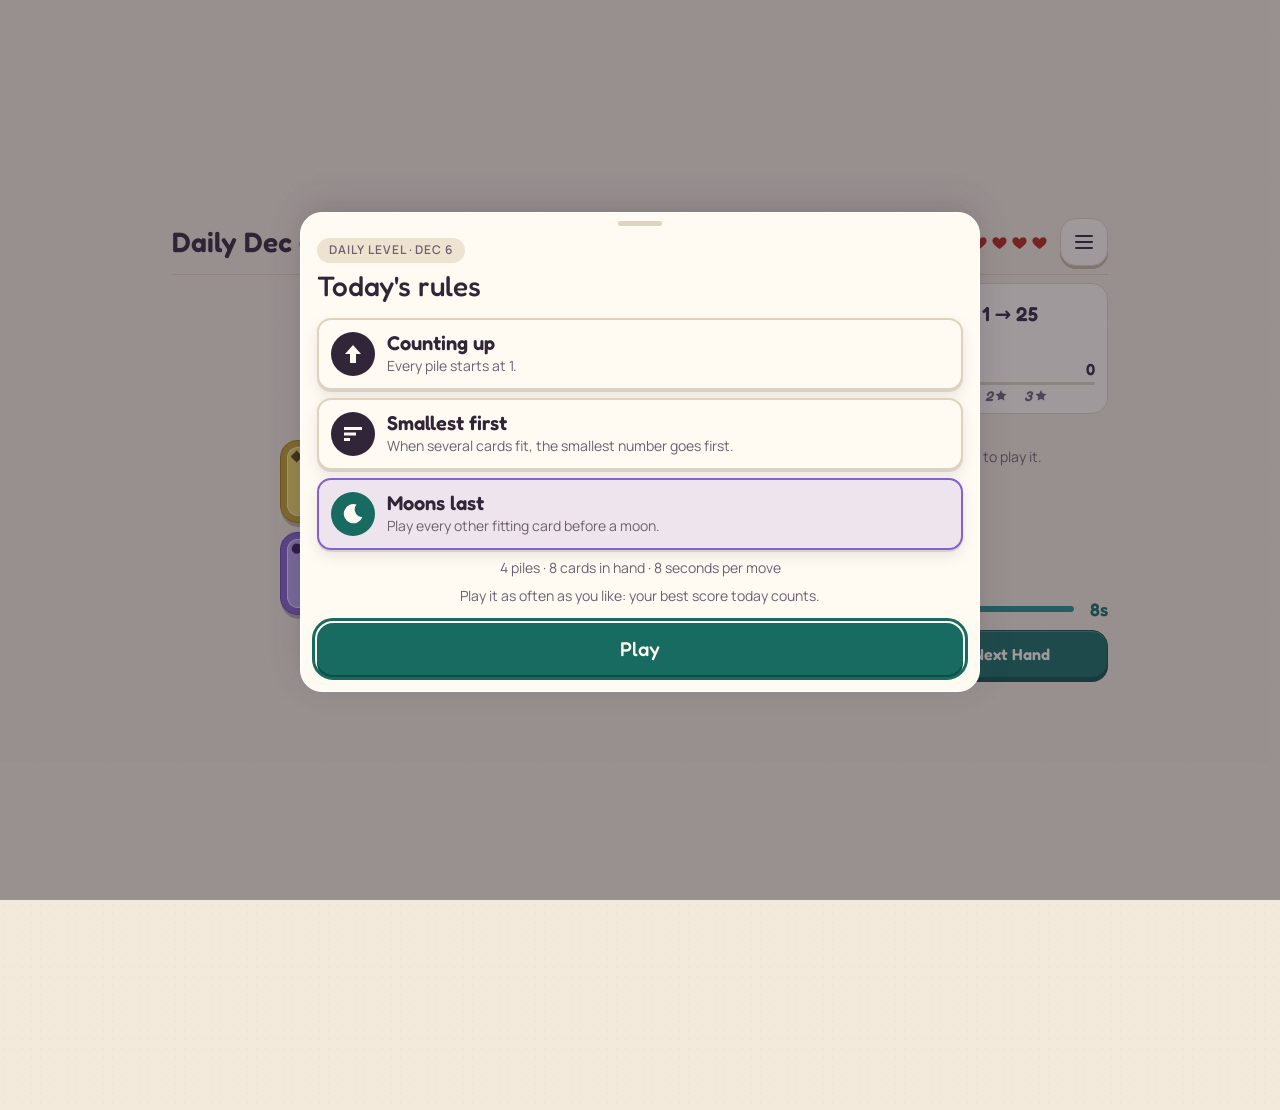
==== play/index.html @ eadb5578 "Web daily at /play, with its board; privacy policy covers the website Co-Authored-By: Claude Opus 5." ====
<!doctype html>
<html lang="en">
  <head>
    <meta charset="UTF-8" />
    <meta
      name="viewport"
      content="width=device-width, initial-scale=1, viewport-fit=cover, user-scalable=no"
    />
    <meta name="theme-color" content="#f6f1ea" />
    <title>Tricky Piles · Daily puzzle</title>
    <meta name="description" content="Play today’s Tricky Piles daily puzzle in your browser: build every pile in order, beat the move clock and climb today’s web board. Free, no sign-up." />
    <meta property="og:type" content="website" />
    <meta property="og:title" content="Tricky Piles · Daily puzzle" />
    <meta property="og:description" content="Play today’s Tricky Piles daily puzzle in your browser: build every pile in order, beat the move clock and climb today’s web board. Free, no sign-up." />
    <meta property="og:image" content="https://trickypiles.com/feature.png" />
    <script type="module" crossorigin src="/play/assets/index-DwdY8Esq.js"></script>
    <link rel="stylesheet" crossorigin href="/play/assets/index-CarRd3BZ.css">
  </head>
  <body>
    <div id="app"></div>
  </body>
</html>
---- play/assets/index-CarRd3BZ.css ----
@font-face{font-family:Fredoka;font-style:normal;font-display:swap;font-weight:500;src:url(/play/assets/fredoka-hebrew-500-normal-DdMTjgiE.woff2)format("woff2"),url(/play/assets/fredoka-hebrew-500-normal-BtShCMVp.woff)format("woff");unicode-range:U+307-308,U+590-5FF,U+200C-2010,U+20AA,U+25CC,U+FB1D-FB4F}@font-face{font-family:Fredoka;font-style:normal;font-display:swap;font-weight:500;src:url([data-uri])format("woff2"),url([data-uri])format("woff");unicode-range:U+100-2BA,U+2BD-2C5,U+2C7-2CC,U+2CE-2D7,U+2DD-2FF,U+304,U+308,U+329,U+1D00-1DBF,U+1E00-1E9F,U+1EF2-1EFF,U+2020,U+20A0-20AB,U+20AD-20C0,U+2113,U+2C60-2C7F,U+A720-A7FF}@font-face{font-family:Fredoka;font-style:normal;font-display:swap;font-weight:500;src:url(/play/assets/fredoka-latin-500-normal-B0JifZgm.woff2)format("woff2"),url(/play/assets/fredoka-latin-500-normal-BL692wg7.woff)format("woff");unicode-range:U+??,U+131,U+152-153,U+2BB-2BC,U+2C6,U+2DA,U+2DC,U+304,U+308,U+329,U+2000-206F,U+20AC,U+2122,U+2191,U+2193,U+2212,U+2215,U+FEFF,U+FFFD}@font-face{font-family:Fredoka;font-style:normal;font-display:swap;font-weight:600;src:url(/play/assets/fredoka-hebrew-600-normal-CTBxhdlE.woff2)format("woff2"),url(/play/assets/fredoka-hebrew-600-normal-BiVDObXj.woff)format("woff");unicode-range:U+307-308,U+590-5FF,U+200C-2010,U+20AA,U+25CC,U+FB1D-FB4F}@font-face{font-family:Fredoka;font-style:normal;font-display:swap;font-weight:600;src:url([data-uri])format("woff2"),url([data-uri])format("woff");unicode-range:U+100-2BA,U+2BD-2C5,U+2C7-2CC,U+2CE-2D7,U+2DD-2FF,U+304,U+308,U+329,U+1D00-1DBF,U+1E00-1E9F,U+1EF2-1EFF,U+2020,U+20A0-20AB,U+20AD-20C0,U+2113,U+2C60-2C7F,U+A720-A7FF}@font-face{font-family:Fredoka;font-style:normal;font-display:swap;font-weight:600;src:url(/play/assets/fredoka-latin-600-normal-C4zohCW5.woff2)format("woff2"),url(/play/assets/fredoka-latin-600-normal-CcrEjrB4.woff)format("woff");unicode-range:U+??,U+131,U+152-153,U+2BB-2BC,U+2C6,U+2DA,U+2DC,U+304,U+308,U+329,U+2000-206F,U+20AC,U+2122,U+2191,U+2193,U+2212,U+2215,U+FEFF,U+FFFD}@font-face{font-family:Manrope;font-style:normal;font-display:swap;font-weight:400;src:url([data-uri])format("woff2"),url([data-uri])format("woff");unicode-range:U+460-52F,U+1C80-1C8A,U+20B4,U+2DE0-2DFF,U+A640-A69F,U+FE2E-FE2F}@font-face{font-family:Manrope;font-style:normal;font-display:swap;font-weight:400;src:url(/play/assets/manrope-cyrillic-400-normal-BMzJvInZ.woff2)format("woff2"),url(/play/assets/manrope-cyrillic-400-normal-Dvx59UGC.woff)format("woff");unicode-range:U+301,U+400-45F,U+490-491,U+4B0-4B1,U+2116}@font-face{font-family:Manrope;font-style:normal;font-display:swap;font-weight:400;src:url(/play/assets/manrope-greek-400-normal-CM4qok81.woff2)format("woff2"),url(/play/assets/manrope-greek-400-normal-DuX9RsAR.woff)format("woff");unicode-range:U+370-377,U+37A-37F,U+384-38A,U+38C,U+38E-3A1,U+3A3-3FF}@font-face{font-family:Manrope;font-style:normal;font-display:swap;font-weight:400;src:url(/play/assets/manrope-vietnamese-400-normal-DHb3EETF.woff2)format("woff2"),url(/play/assets/manrope-vietnamese-400-normal-D7E_mLGF.woff)format("woff");unicode-range:U+102-103,U+110-111,U+128-129,U+168-169,U+1A0-1A1,U+1AF-1B0,U+300-301,U+303-304,U+308-309,U+323,U+329,U+1EA0-1EF9,U+20AB}@font-face{font-family:Manrope;font-style:normal;font-display:swap;font-weight:400;src:url(/play/assets/manrope-latin-ext-400-normal-CMDvPJRp.woff2)format("woff2"),url(/play/assets/manrope-latin-ext-400-normal-C-X6QNXX.woff)format("woff");unicode-range:U+100-2BA,U+2BD-2C5,U+2C7-2CC,U+2CE-2D7,U+2DD-2FF,U+304,U+308,U+329,U+1D00-1DBF,U+1E00-1E9F,U+1EF2-1EFF,U+2020,U+20A0-20AB,U+20AD-20C0,U+2113,U+2C60-2C7F,U+A720-A7FF}@font-face{font-family:Manrope;font-style:normal;font-display:swap;font-weight:400;src:url(/play/assets/manrope-latin-400-normal-PaqtzbVb.woff2)format("woff2"),url(/play/assets/manrope-latin-400-normal-8tf8FM3T.woff)format("woff");unicode-range:U+??,U+131,U+152-153,U+2BB-2BC,U+2C6,U+2DA,U+2DC,U+304,U+308,U+329,U+2000-206F,U+20AC,U+2122,U+2191,U+2193,U+2212,U+2215,U+FEFF,U+FFFD}@font-face{font-family:Manrope;font-style:normal;font-display:swap;font-weight:600;src:url([data-uri])format("woff2"),url([data-uri])format("woff");unicode-range:U+460-52F,U+1C80-1C8A,U+20B4,U+2DE0-2DFF,U+A640-A69F,U+FE2E-FE2F}@font-face{font-family:Manrope;font-style:normal;font-display:swap;font-weight:600;src:url(/play/assets/manrope-cyrillic-600-normal-DvRl3Mj-.woff2)format("woff2"),url(/play/assets/manrope-cyrillic-600-normal-It4mZcQk.woff)format("woff");unicode-range:U+301,U+400-45F,U+490-491,U+4B0-4B1,U+2116}@font-face{font-family:Manrope;font-style:normal;font-display:swap;font-weight:600;src:url(/play/assets/manrope-greek-600-normal-BoRV6lzK.woff2)format("woff2"),url(/play/assets/manrope-greek-600-normal-CF2i9ZRY.woff)format("woff");unicode-range:U+370-377,U+37A-37F,U+384-38A,U+38C,U+38E-3A1,U+3A3-3FF}@font-face{font-family:Manrope;font-style:normal;font-display:swap;font-weight:600;src:url(/play/assets/manrope-vietnamese-600-normal-C1J5PCl_.woff2)format("woff2"),url(/play/assets/manrope-vietnamese-600-normal-lA7a_7Ok.woff)format("woff");unicode-range:U+102-103,U+110-111,U+128-129,U+168-169,U+1A0-1A1,U+1AF-1B0,U+300-301,U+303-304,U+308-309,U+323,U+329,U+1EA0-1EF9,U+20AB}@font-face{font-family:Manrope;font-style:normal;font-display:swap;font-weight:600;src:url(/play/assets/manrope-latin-ext-600-normal-_gBojHdJ.woff2)format("woff2"),url(/play/assets/manrope-latin-ext-600-normal-u5Pl7hTU.woff)format("woff");unicode-range:U+100-2BA,U+2BD-2C5,U+2C7-2CC,U+2CE-2D7,U+2DD-2FF,U+304,U+308,U+329,U+1D00-1DBF,U+1E00-1E9F,U+1EF2-1EFF,U+2020,U+20A0-20AB,U+20AD-20C0,U+2113,U+2C60-2C7F,U+A720-A7FF}@font-face{font-family:Manrope;font-style:normal;font-display:swap;font-weight:600;src:url(/play/assets/manrope-latin-600-normal-4f0koTD-.woff2)format("woff2"),url(/play/assets/manrope-latin-600-normal-BqgrALkZ.woff)format("woff");unicode-range:U+??,U+131,U+152-153,U+2BB-2BC,U+2C6,U+2DA,U+2DC,U+304,U+308,U+329,U+2000-206F,U+20AC,U+2122,U+2191,U+2193,U+2212,U+2215,U+FEFF,U+FFFD}:root{--c0:#8560cf;--c1:#218c88;--c2:#e57839;--c3:#c6a328;--c4:#b54882;--c0-face:#b9a2ed;--c1-face:#72cfc3;--c2-face:#f6b27f;--c3-face:#f2d961;--c4-face:#df93bb;--c0-ink:#30145f;--c1-ink:#073f3a;--c2-ink:#672509;--c3-ink:#514005;--c4-ink:#5a143c;--face-fill:var(--c0);--face-surface:var(--c0-face);--pile-progress:0;--bg:#f3eadb;--surface:#fffaf2;--surface-2:#eee2d1;--ink:#302638;--ink-deep:#17111d;--ink-soft:#6d6170;--line:#dfd2bf;--line-deep:#c7b69d;--brand:#176b60;--brand-deep:#104d46;--brand-soft:#deebe1;--accent:#176b60;--error:#b42318;--error-soft:#fde8e6;--ok:#2f7d4f;--ok-glow:#2f7d4f29;--ice:#d6efff;--sticker:#fff;--focus:#176b60;--scrim:#2b243373;--hole-scrim:#080a0ebd;--font-display:"Fredoka", system-ui, sans-serif;--font-body:"Manrope", system-ui, sans-serif;--t-xs:.75rem;--t-s:.875rem;--t-m:1rem;--t-ml:1.125rem;--t-l:1.25rem;--t-xl:1.75rem;--t-xxl:2.5rem;--t-hero:3.625rem;--s-1:4px;--s-2:8px;--s-3:12px;--s-4:16px;--s-5:24px;--s-6:32px;--r-s:10px;--r-m:14px;--r-l:22px;--r-control:16px;--r-pill:999px;--shadow-card:0 2px 0 #2b24331f, 0 6px 14px #2b24331a;--shadow-sheet:0 -8px 32px #2b24332e;--shadow-press:0 4px 0 var(--brand-deep);--shadow-soft:0 3px 0 #3026380f;--dur-fast:.12s;--dur:.22s;--dur-slow:.4s;--dur-count:.65s;--dur-step:80ms;--ease-out:cubic-bezier(.2, .8, .2, 1);--ease-spring:cubic-bezier(.34, 1.56, .64, 1);--z-board:30;--z-home:35;--z-sheet:40;--z-spot:45;--z-toast:50;--icon-arrow:url("data:image/svg+xml,%3Csvg xmlns='http://www.w3.org/2000/svg' viewBox='0 0 24 24'%3E%3Cpath d='M12 3 20 12h-5v9H9v-9H4z'/%3E%3C/svg%3E");--icon-star:url("data:image/svg+xml,%3Csvg xmlns='http://www.w3.org/2000/svg' viewBox='0 0 20 20'%3E%3Cpath d='M10 1.6l2.6 5.4 5.9.8-4.3 4.1 1 5.9L10 15l-5.2 2.8 1-5.9L1.5 7.8l5.9-.8z'/%3E%3C/svg%3E");--icon-check:url("data:image/svg+xml,%3Csvg xmlns='http://www.w3.org/2000/svg' viewBox='0 0 24 24'%3E%3Cpath d='M9.2 18.6 3.4 12.8l2.3-2.3 3.5 3.5 9.1-9.1 2.3 2.3z'/%3E%3C/svg%3E");--icon-heart:url("data:image/svg+xml,%3Csvg xmlns='http://www.w3.org/2000/svg' viewBox='0 0 24 24'%3E%3Cpath d='M12 21s-7.8-4.8-9.6-9.5C1.1 8.1 3.2 4.5 6.8 4.5c2.1 0 3.6 1.1 5.2 3.1 1.6-2 3.1-3.1 5.2-3.1 3.6 0 5.7 3.6 4.4 7C19.8 16.2 12 21 12 21z'/%3E%3C/svg%3E");--icon-refresh:url("data:image/svg+xml,%3Csvg xmlns='http://www.w3.org/2000/svg' viewBox='0 0 24 24'%3E%3Cpath d='M20 11a8 8 0 0 0-14.3-4.9L4 4.5V10h5.5L7.4 7.9A5.5 5.5 0 0 1 17.4 11zM4 13a8 8 0 0 0 14.3 4.9l1.7 1.6V14h-5.5l2.1 2.1A5.5 5.5 0 0 1 6.6 13z'/%3E%3C/svg%3E");--icon-info:url("data:image/svg+xml,%3Csvg xmlns='http://www.w3.org/2000/svg' viewBox='0 0 24 24'%3E%3Cpath d='M12 2a10 10 0 1 0 0 20 10 10 0 0 0 0-20zm-1.2 5h2.4v2.4h-2.4zm0 4h2.4v6h-2.4z'/%3E%3C/svg%3E");--icon-alert:url("data:image/svg+xml,%3Csvg xmlns='http://www.w3.org/2000/svg' viewBox='0 0 24 24'%3E%3Cpath d='M12 2a10 10 0 1 0 0 20 10 10 0 0 0 0-20zm-1.2 5h2.4v7h-2.4zm0 8.6h2.4V18h-2.4z'/%3E%3C/svg%3E");--icon-bulb:url("data:image/svg+xml,%3Csvg xmlns='http://www.w3.org/2000/svg' viewBox='0 0 24 24'%3E%3Cpath d='M12 2a7 7 0 0 0-4 12.7V17h8v-2.3A7 7 0 0 0 12 2zM9 19h6v1.5a1.5 1.5 0 0 1-1.5 1.5h-3A1.5 1.5 0 0 1 9 20.5z'/%3E%3C/svg%3E");--icon-gear:url("data:image/svg+xml,%3Csvg xmlns='http://www.w3.org/2000/svg' viewBox='0 0 24 24'%3E%3Cpath d='M19.1 12.9a7 7 0 0 0 0-1.9l2-1.6a.5.5 0 0 0 .1-.6l-1.9-3.3a.5.5 0 0 0-.6-.2l-2.4 1a7 7 0 0 0-1.6-.9L14.3 3a.5.5 0 0 0-.5-.4h-3.8a.5.5 0 0 0-.5.4l-.4 2.5a7 7 0 0 0-1.6.9l-2.4-1a.5.5 0 0 0-.6.2L2.7 8.8a.5.5 0 0 0 .1.6l2 1.6a7 7 0 0 0 0 1.9l-2 1.6a.5.5 0 0 0-.1.6l1.9 3.3c.1.2.4.3.6.2l2.4-1c.5.4 1 .7 1.6.9l.4 2.5c0 .2.2.4.5.4h3.8c.2 0 .4-.2.5-.4l.4-2.5c.6-.2 1.1-.5 1.6-.9l2.4 1c.2.1.5 0 .6-.2l1.9-3.3a.5.5 0 0 0-.1-.6zM12 15.6a3.6 3.6 0 1 1 0-7.2 3.6 3.6 0 0 1 0 7.2z'/%3E%3C/svg%3E");--icon-help:url("data:image/svg+xml,%3Csvg xmlns='http://www.w3.org/2000/svg' viewBox='0 0 24 24'%3E%3Cpath d='M12 2a10 10 0 1 0 0 20 10 10 0 0 0 0-20zm1.2 16h-2.4v-2.4h2.4zm2.2-7.4-1.1 1.1c-.9.9-1.2 1.5-1.2 2.9h-2.2v-.6c0-1.2.4-2.2 1.3-3l1.4-1.4c.4-.4.6-.9.6-1.4 0-1-.8-1.8-1.8-1.8s-1.8.8-1.8 1.8H8.4a3.6 3.6 0 1 1 7.2 0c0 .9-.4 1.7-1 2.4z'/%3E%3C/svg%3E");--icon-sun:url("data:image/svg+xml,%3Csvg xmlns='http://www.w3.org/2000/svg' viewBox='0 0 24 24'%3E%3Cpath d='M12 7a5 5 0 1 0 0 10 5 5 0 0 0 0-10zM11 1h2v3h-2zm0 19h2v3h-2zM1 11h3v2H1zm19 0h3v2h-3zM4.2 5.6l1.4-1.4 2.1 2.1-1.4 1.4zm12.1 12.1 1.4-1.4 2.1 2.1-1.4 1.4zM4.2 18.4l2.1-2.1 1.4 1.4-2.1 2.1zm12.1-12.1 2.1-2.1 1.4 1.4-2.1 2.1z'/%3E%3C/svg%3E");--icon-moon:url("data:image/svg+xml,%3Csvg xmlns='http://www.w3.org/2000/svg' viewBox='0 0 24 24'%3E%3Cpath d='M15.5 2.6A9.6 9.6 0 1 0 21.4 15 7.6 7.6 0 0 1 15.5 2.6z'/%3E%3C/svg%3E");--icon-lock:url("data:image/svg+xml,%3Csvg xmlns='http://www.w3.org/2000/svg' viewBox='0 0 24 24'%3E%3Cpath d='M7 10V7a5 5 0 0 1 10 0v3h1.5c.8 0 1.5.7 1.5 1.5v9c0 .8-.7 1.5-1.5 1.5h-13C4.7 22 4 21.3 4 20.5v-9c0-.8.7-1.5 1.5-1.5zm2.4 0h5.2V7a2.6 2.6 0 0 0-5.2 0z'/%3E%3C/svg%3E");--icon-ice:url("data:image/svg+xml,%3Csvg xmlns='http://www.w3.org/2000/svg' viewBox='0 0 24 24'%3E%3Cpath d='M10.8 1.5h2.4v21h-2.4zM2.4 6.4l1.2-2.1 18 10.4-1.2 2.1zm0 11.2 18-10.4 1.2 2.1-18 10.4z'/%3E%3C/svg%3E");--icon-double:url("data:image/svg+xml,%3Csvg xmlns='http://www.w3.org/2000/svg' viewBox='0 0 24 24'%3E%3Cpath d='M9 2h10a2 2 0 0 1 2 2v12a2 2 0 0 1-2 2H9a2 2 0 0 1-2-2V4a2 2 0 0 1 2-2zM3 6h2v12a2 2 0 0 0 2 2h11v2H6a3 3 0 0 1-3-3z'/%3E%3C/svg%3E");--icon-clock:url("data:image/svg+xml,%3Csvg xmlns='http://www.w3.org/2000/svg' viewBox='0 0 24 24'%3E%3Cpath fill-rule='evenodd' d='M12 2a10 10 0 1 1 0 20 10 10 0 0 1 0-20zm0 2.4a7.6 7.6 0 1 0 0 15.2 7.6 7.6 0 0 0 0-15.2zM11 7h2.2v4.4l3.3 1.9-1.1 1.9-4.4-2.6z'/%3E%3C/svg%3E");--icon-order:url("data:image/svg+xml,%3Csvg xmlns='http://www.w3.org/2000/svg' viewBox='0 0 24 24'%3E%3Cpath d='M3 5h18v3H3zm0 5.5h12v3H3zM3 16h6v3H3z'/%3E%3C/svg%3E");--icon-grid:url("data:image/svg+xml,%3Csvg xmlns='http://www.w3.org/2000/svg' viewBox='0 0 24 24'%3E%3Cpath d='M3 3h7v7H3zm11 0h7v7h-7zM3 14h7v7H3zm11 0h7v7h-7z'/%3E%3C/svg%3E");--icon-back:url("data:image/svg+xml,%3Csvg xmlns='http://www.w3.org/2000/svg' viewBox='0 0 24 24'%3E%3Cpath d='m14.8 4.8-7.2 7.2 7.2 7.2 1.8-1.8-5.4-5.4 5.4-5.4z'/%3E%3C/svg%3E");--icon-podium:url("data:image/svg+xml,%3Csvg xmlns='http://www.w3.org/2000/svg' viewBox='0 0 24 24'%3E%3Cpath d='M9 4h6v17H9zM2 11h5v10H2zm15-3h5v13h-5z'/%3E%3C/svg%3E");--map-route:url("data:image/svg+xml,%3Csvg xmlns='http://www.w3.org/2000/svg' viewBox='0 0 360 360'%3E%3Cpath d='M52-15C-24 70 332 35 308 126S6 170 44 260s286 14 259 115' fill='none' stroke='%23176b60' stroke-opacity='.1' stroke-width='2' stroke-dasharray='4 9'/%3E%3Cg fill='%23176b60' fill-opacity='.08'%3E%3Ccircle cx='142' cy='56' r='5'/%3E%3Ccircle cx='260' cy='168' r='5'/%3E%3Ccircle cx='84' cy='229' r='5'/%3E%3C/g%3E%3C/svg%3E");--map-route-cue:url("data:image/svg+xml,%3Csvg xmlns='http://www.w3.org/2000/svg' viewBox='0 0 360 360'%3E%3Cpath d='M52-15C-24 70 332 35 308 126S6 170 44 260s286 14 259 115' fill='none' stroke='%23176b60' stroke-opacity='.65' stroke-width='3' stroke-dasharray='4 9'/%3E%3C/svg%3E");--map-card-art:url("data:image/svg+xml,%3Csvg xmlns='http://www.w3.org/2000/svg' viewBox='0 0 440 440'%3E%3Cg fill='none' stroke-width='1.5' opacity='.09'%3E%3Cg stroke='%233a1d8f' transform='translate(38 65) rotate(-18)'%3E%3Crect width='38' height='50' rx='7'/%3E%3Ccircle cx='19' cy='25' r='7'/%3E%3C/g%3E%3Cg stroke='%23064a4a' transform='translate(350 205) rotate(15)'%3E%3Crect width='38' height='50' rx='7'/%3E%3Cpath d='M12 18h14v14H12z'/%3E%3C/g%3E%3Cg stroke='%239a3412' transform='translate(88 340) rotate(-9)'%3E%3Crect width='38' height='50' rx='7'/%3E%3Cpath d='m19 17 9 16H10z'/%3E%3C/g%3E%3C/g%3E%3C/svg%3E");--inset-top:var(--safe-area-inset-top,env(safe-area-inset-top,0px));--inset-bottom:var(--safe-area-inset-bottom,env(safe-area-inset-bottom,0px));--inset-left:var(--safe-area-inset-left,env(safe-area-inset-left,0px));--inset-right:var(--safe-area-inset-right,env(safe-area-inset-right,0px))}:root[data-motion=reduce]{--dur-fast:0s;--dur:0s;--dur-slow:0s;--dur-count:0s;--dur-step:0s}:root{--lightningcss-light:initial;--lightningcss-dark: ;color-scheme:light}*,:before,:after{box-sizing:border-box}html,body{height:100%;margin:0}body{background-color:var(--bg);background-image:radial-gradient(color-mix(in srgb, var(--line-deep) 24%, transparent) .7px, transparent .9px);color:var(--ink);font-family:var(--font-body);-webkit-tap-highlight-color:transparent;overscroll-behavior:none;user-select:none;background-size:9px 9px;line-height:1.4}.num,.ptop,.lvl b,.stats b,h2,h3{font-family:var(--font-display)}#app{gap:var(--s-2);max-width:560px;min-height:100dvh;padding:calc(var(--s-2) + var(--inset-top)) calc(var(--s-3) + var(--inset-right)) calc(var(--s-3) + var(--inset-bottom)) calc(var(--s-3) + var(--inset-left));flex-direction:column;margin-inline:auto;display:flex}@media (width>=560px) and (orientation:landscape){#app{column-gap:var(--s-5);grid-template:"bar bar""piles status"minmax(64px,1fr)"hand message"minmax(0,1fr)"hand timer""hand next"/minmax(0,1fr) clamp(152px,25vw,224px);max-width:960px;height:100dvh;min-height:0;display:grid}.bar{grid-area:bar}.status{grid-area:status}.msg{grid-area:message}#app .piles{grid-area:piles;align-self:end}#app .hand{grid-area:hand;align-self:start;margin-top:0}.timer{grid-area:timer}.nextbtn{grid-area:next}}@media (width>=560px) and (orientation:landscape) and (height<=400px){#app{column-gap:var(--s-3);row-gap:var(--s-1)}}@media (width>=560px) and (orientation:landscape) and (height>=501px){#app{height:480px;margin-block:calc(50dvh - 240px)}}button{font:inherit;color:inherit;touch-action:manipulation}:focus-visible{outline:3px solid var(--focus);outline-offset:2px}.sr-only{clip-path:inset(50%);white-space:nowrap;width:1px;height:1px;position:absolute;overflow:hidden}html:lang(ko){word-break:keep-all;overflow-wrap:break-word}.bar{align-items:center;gap:var(--s-3);padding-bottom:var(--s-2);border-bottom:1px solid var(--line);display:flex}.lvl{flex-direction:column;flex:1;align-items:flex-start;gap:2px;display:flex}.lvl b{font-size:var(--t-xl);font-weight:600;line-height:1.1}.lvl span{padding:2px var(--s-2);border-radius:var(--r-pill);background:var(--brand-soft);color:var(--brand);font-family:var(--font-display);font-size:var(--t-xs);letter-spacing:.06em;text-transform:uppercase;font-weight:600}.lives{flex:none;gap:2px;display:flex}.lives i{background:var(--error);width:18px;height:17px;-webkit-mask:var(--icon-heart) center / contain no-repeat;mask:var(--icon-heart) center / contain no-repeat;filter:drop-shadow(0 1px 0 var(--sticker))}@media (width<=360px){.bar{gap:var(--s-2)}.lives i{width:15px;height:14px}}.lives i.off{background:var(--line-deep);opacity:.6}.lives i.break{animation:heartbreak var(--dur-slow) var(--ease-out)}@keyframes heartbreak{0%{background:var(--error);opacity:1;rotate:-12deg;scale:1.35}60%{rotate:8deg;scale:.8}}.lives i.refill{animation:heartrefill var(--dur-slow) var(--ease-out)}@keyframes heartrefill{0%{opacity:0;scale:.4}60%{opacity:1;scale:1.25}}.lives .zen{color:var(--ink-soft);font-size:var(--t-xs);font-weight:600}.iconbtn{border:1px solid var(--line);border-radius:var(--r-control);background:var(--surface);width:48px;height:48px;box-shadow:0 3px 0 var(--line-deep);flex:none;place-items:center;display:grid}.burger,.burger:before,.burger:after{border-radius:var(--r-pill);background:var(--ink);content:"";width:18px;height:2.5px;display:block}.burger{position:relative}.burger:before{position:absolute;top:-6px}.burger:after{position:absolute;top:6px}.status{justify-content:space-between;align-items:center;gap:var(--s-3);padding:var(--s-3);border:1px solid var(--line);border-radius:var(--r-control);background:var(--surface);display:flex;position:relative}.dir{align-items:center;gap:var(--s-1);padding:var(--s-1) var(--s-2) var(--s-1) 0;border-radius:var(--r-s);background:0 0;flex-wrap:wrap;display:inline-flex}.dir:before{background:var(--brand);width:24px;height:24px;-webkit-mask:var(--icon-arrow) center / 16px no-repeat;mask:var(--icon-arrow) center / 16px no-repeat;content:""}.dir[data-dir=desc]:before{rotate:180deg}.dir b{font-family:var(--font-display);font-size:var(--t-l);font-weight:600}.dir span{color:var(--ink-soft);font-size:var(--t-s);flex-basis:100%;padding-left:28px}.prog{min-width:150px;margin-bottom:var(--s-4);padding-bottom:var(--s-2);color:var(--ink);font-family:var(--font-display);font-size:var(--t-xl);font-variant-numeric:tabular-nums;text-align:right;font-weight:600;line-height:1;position:relative}.status .gain{right:var(--s-3);top:var(--s-1);color:var(--ok);font-family:var(--font-display);font-size:var(--t-xs);pointer-events:none;animation:gain-float var(--dur-slow) var(--ease-out) forwards;font-weight:600;position:absolute}.pile-gain{z-index:var(--z-home);padding:var(--s-1) var(--s-2);border-radius:var(--r-s);background:var(--ink);color:var(--surface);font:600 var(--t-s) var(--font-display);pointer-events:none;position:fixed;transform:translate(-50%)}@keyframes gain-float{0%{opacity:1;transform:translateY(0)}to{opacity:0;transform:translateY(calc(var(--s-1) * -1))}}.prog:after{border-radius:var(--r-pill);background:var(--line);content:"";height:3px;position:absolute;bottom:0;left:0;right:0}.score-value{font:inherit}.score-progress{z-index:1;border-radius:var(--r-pill);background:var(--brand);height:3px;transform:scaleX(var(--p,0));transform-origin:0;transition:transform var(--dur) var(--ease-out);position:absolute;inset:auto 0 0}.star-mark{bottom:0;left:calc(var(--at) * 100%);color:var(--ink-soft);font-family:var(--font-display);font-size:var(--t-s);transform:translate(-50%, calc(100% + var(--s-1)));transition:color var(--dur) var(--ease-out);align-items:center;gap:2px;font-weight:600;line-height:1;display:flex;position:absolute}.star-mark:before{content:attr(data-n)}.star-mark:after{content:"";width:13px;height:13px;-webkit-mask:var(--icon-star) center / contain no-repeat;mask:var(--icon-star) center / contain no-repeat;background:currentColor}.star-mark.lit{color:var(--brand)}.prog.no-stars .star-mark{display:none}.status .life-cost{right:calc(var(--s-3) + 150px + var(--s-2));top:calc(var(--s-3) + var(--s-1));color:var(--error);font-family:var(--font-display);font-size:var(--t-s);pointer-events:none;animation:life-cost-float var(--dur-slow) var(--ease-out) forwards;font-weight:600;position:absolute}.status .life-cost.still{animation:none}@keyframes life-cost-float{0%{opacity:0;transform:translateY(calc(var(--s-2) * -1))}to{opacity:1;transform:translateY(0)}}.msg{align-items:flex-start;gap:var(--s-2);min-height:2.9em;padding:var(--s-2) var(--s-3);border-radius:var(--r-s);color:var(--ink-soft);font-size:var(--t-s);background:0 0;line-height:1.35;display:flex}.msg:before{background:var(--ink-soft);width:18px;height:18px;-webkit-mask:var(--icon-info) center / contain no-repeat;mask:var(--icon-info) center / contain no-repeat;content:"";flex:none;margin-top:1px}.msg.coach{background:color-mix(in srgb, var(--c3) 35%, var(--surface));color:var(--ink);font-weight:600}.msg.coach:before{background:var(--c3-ink);-webkit-mask-image:var(--icon-bulb);mask-image:var(--icon-bulb)}.msg.error{background:var(--error-soft);color:var(--error);font-weight:600}.msg.error:before{background:var(--error);-webkit-mask-image:var(--icon-alert);mask-image:var(--icon-alert)}.timer{align-items:center;gap:var(--s-2);display:flex}.timer .track{border-radius:var(--r-pill);background:var(--line);height:6px;box-shadow:inset 0 1px 0 var(--line-deep);flex:1;overflow:hidden}.timer i{border-radius:var(--r-pill);background:var(--c1);height:100%;display:block}.timer b{min-width:2.6ch;font-family:var(--font-display);font-size:var(--t-ml);color:var(--brand);text-align:right;font-weight:600}.timer.low i{background:var(--error)}.timer.low b{color:var(--error);animation:pulse var(--dur-slow) var(--ease-out) infinite alternate}@keyframes pulse{to{scale:1.25}}.timer.off{visibility:hidden}.nextbtn{justify-content:center;align-items:center;gap:var(--s-2);border:1px solid var(--brand-deep);border-radius:var(--r-control);background:var(--brand);min-height:56px;color:var(--surface);box-shadow:var(--shadow-press), inset 0 1px 0 color-mix(in srgb, var(--sticker) 20%, transparent);font-family:var(--font-display);font-size:var(--t-l);transition:transform var(--dur-fast) var(--ease-out), box-shadow var(--dur-fast) var(--ease-out);font-weight:600;display:inline-flex}.nextbtn:active{box-shadow:0 1px 0 var(--brand-deep);transform:translateY(3px)}.nextbtn .icon{width:22px;height:22px;-webkit-mask:var(--icon-refresh) center / contain no-repeat;mask:var(--icon-refresh) center / contain no-repeat;background:currentColor}.lowtime:after{z-index:var(--z-board);box-shadow:inset 0 0 48px color-mix(in srgb, var(--error) 45%, transparent);pointer-events:none;content:"";animation:edge var(--dur-slow) var(--ease-out) infinite alternate;position:fixed;inset:0}@keyframes edge{0%{opacity:.5}}.dir.flip{animation:dir-flip var(--dur-slow) var(--ease-out) 3;box-shadow:inset 0 0 0 2px var(--accent)}@keyframes dir-flip{50%{background:var(--ice);transform:scale(1.18)}}@media (width>=560px) and (orientation:landscape){.bar{padding-bottom:var(--s-2);border-bottom:1px solid var(--line)}.lvl{align-items:center;gap:var(--s-3);flex-direction:row;min-width:0}.status{align-self:start;align-items:stretch;gap:var(--s-2);flex-direction:column}.dir{justify-content:center;gap:var(--s-1);padding:var(--s-1) var(--s-2);flex-wrap:wrap}.dir span{font-size:var(--t-xs);padding-left:0}.prog{min-width:0;font-size:var(--t-m)}.msg{min-height:0;max-height:100%;padding:var(--s-2);scrollbar-width:thin;align-self:start;overflow:auto}.msg:before{width:14px;height:14px}.nextbtn{min-height:48px;font-size:var(--t-m)}}@media (width>=560px) and (orientation:landscape) and (height<=400px){.bar{padding-bottom:var(--s-1)}.lvl b{font-size:var(--t-l)}.iconbtn{width:48px;height:48px}.dir span{clip-path:inset(50%);white-space:nowrap;width:1px;height:1px;position:absolute;overflow:hidden}.status{padding:var(--s-2)}.msg{font-size:var(--t-xs)}.nextbtn{min-height:48px}}.piles{grid-template-columns:repeat(var(--np,4), minmax(0, 1fr));gap:var(--s-2);width:min(100%, calc(var(--np,4) * 96px + (var(--np,4) - 1) * var(--s-2)));align-self:center;display:grid}.pile{aspect-ratio:3/4;border-radius:var(--r-m);background:var(--face-surface);box-shadow:inset 0 0 0 5px var(--face-fill), 0 3px 0 var(--surface), 0 4px 0 var(--line-deep), 0 6px 0 var(--surface), 0 7px 0 var(--line);border:2px solid;place-items:center;padding:0;display:grid;position:relative;overflow:hidden;container-type:inline-size}.pile .ptop{font-size:var(--t-xl);font-weight:600;position:relative}.pile .ptop.empty{opacity:.26}.pile:has(.ptop.empty){box-shadow:inset 0 0 0 5px color-mix(in srgb, var(--face-fill) 30%, var(--face-surface));border-style:dashed;border-width:1.5px}.pile.done{border-color:var(--ok)}.pile svg,.card svg{fill:currentColor;width:12px;height:12px;position:absolute;top:8px;left:8px}.pile svg.face-watermark,.card svg.face-watermark{width:65%;height:65%;fill:var(--face-fill);opacity:.16;inset:auto -4px 16px auto}.card svg.face-watermark{width:58%;height:75%;bottom:-6px;right:-4px}.pile-count{font-family:var(--font-display);font-size:clamp(7px,11cqi,11px);font-weight:600;position:absolute;bottom:11px}.pile-progress{border-radius:var(--r-pill);background:color-mix(in srgb, var(--face-fill) 25%, var(--face-surface));height:2.5px;position:absolute;bottom:5px;left:7px;right:7px;overflow:hidden}.pile-progress i{width:calc(var(--pile-progress,0) * 100%);opacity:.6;background:currentColor;height:100%;display:block}.chip,.ice{font-family:var(--font-display);font-size:var(--t-xs);font-weight:600;position:absolute;bottom:23px}.pile:has(.chip,.ice) .ptop{transform:translateY(-7px)}.chip{padding:1px var(--s-2);border-radius:var(--r-pill);background:var(--surface-2)}.ice{padding:2px var(--s-2);border-radius:var(--r-s);background:var(--ice);align-items:center;gap:2px;display:flex}.ice svg{position:static}.hand{grid-template-columns:repeat(var(--cols,2), minmax(0, 1fr));gap:var(--s-2);width:min(100%, calc(var(--cols,2) * 132px + (var(--cols,2) - 1) * var(--s-2)));align-self:center;margin-top:auto;display:grid}.card,.slot{aspect-ratio:4/3;border-radius:var(--r-m);min-height:48px;position:relative}.card{border:1px solid color-mix(in srgb, currentColor 35%, var(--face-fill));background:var(--face-surface);box-shadow:inset 0 0 0 5px var(--face-fill), 0 3px 0 color-mix(in srgb, currentColor 25%, var(--face-fill)), var(--shadow-card);transition:transform var(--dur-fast) var(--ease-out);place-items:center;display:grid;overflow:hidden}.card:active{transform:scale(.96)}.card.sel{outline:2.5px solid var(--accent);outline-offset:2px;transform:translateY(-6px)rotate(-2deg)}.card .num{font-size:var(--t-xl);font-weight:600;position:relative}.num.dbl{gap:var(--s-1);align-items:baseline;display:flex}.num.dbl i{font-size:var(--t-xs);-webkit-text-stroke:0;font-style:normal}.slot{border:2px dashed var(--line)}.badge{border:1px solid var(--line);border-radius:var(--r-pill);background:var(--surface);place-items:center;width:20px;height:20px;padding:3px;display:grid;position:absolute;top:4px;right:6px}.badge:before{content:"";background:currentColor;width:100%;height:100%}.badge.star:before{background:var(--c3-ink);-webkit-mask:var(--icon-star) center / contain no-repeat;mask:var(--icon-star) center / contain no-repeat}.badge.moon:before{-webkit-mask:var(--icon-moon) center / contain no-repeat;mask:var(--icon-moon) center / contain no-repeat}.badge.lock:before{-webkit-mask:var(--icon-lock) center / contain no-repeat;mask:var(--icon-lock) center / contain no-repeat}.badge.lock.k0{color:var(--c0-ink)}.badge.lock.k1{color:var(--c1-ink)}.badge.lock.k2{color:var(--c2-ink)}.badge.lock.k3{color:var(--c3-ink)}.badge.lock.k4{color:var(--c4-ink)}.badge.lock.open{opacity:.8;box-shadow:0 0 0 1.5px}.badge.star~.badge.lock,.badge.moon~.badge.lock{top:26px}.c0{--face-fill:var(--c0);--face-surface:var(--c0-face);color:var(--c0-ink)}.c1{--face-fill:var(--c1);--face-surface:var(--c1-face);color:var(--c1-ink)}.c2{--face-fill:var(--c2);--face-surface:var(--c2-face);color:var(--c2-ink)}.c3{--face-fill:var(--c3);--face-surface:var(--c3-face);color:var(--c3-ink)}.c4{--face-fill:var(--c4);--face-surface:var(--c4-face);color:var(--c4-ink)}@container (width<=66px){.pile-count{bottom:8px}.pile .ptop{font-size:var(--t-l)}.pile:has(.chip,.ice) .pile-count,.pile:has(.chip,.ice) .pile-progress{display:none}.chip,.ice{padding:1px var(--s-1);font-size:var(--t-xs);bottom:5px}}.board-canvas{z-index:var(--z-board);pointer-events:none;position:fixed;inset:0}#app.pixi .pile,#app.pixi .card{box-shadow:none;background:0 0;border-color:#0000}.pixi .pile>*,.pixi .card>*{visibility:hidden}.pixi .card:active,.pixi .card.sel{outline:none;transform:none}.pixi .card.sel:focus-visible{outline:3px solid var(--focus)}@media (width<=360px){.piles{gap:var(--s-1)}}@media (orientation:portrait) and (height>=700px){.msg{margin-top:auto}.hand{margin-top:var(--s-4)}}@media (width>=560px) and (orientation:landscape){#app .piles{width:min(100%, calc(var(--np,4) * clamp(44px, (100dvh - var(--inset-top) - var(--inset-bottom) - 96px) * .27, 84px) + (var(--np,4) - 1) * var(--s-2)));justify-self:center}#app .hand{width:min(100%, calc(var(--cols,2) * clamp(64px, (100dvh - var(--inset-top) - var(--inset-bottom) - 96px) * .38, 112px) + (var(--cols,2) - 1) * var(--s-2)));justify-self:center}}.btn,.tip-next{min-height:52px;padding:var(--s-2) var(--s-5);border-radius:var(--r-control);background:var(--brand);color:var(--surface);box-shadow:var(--shadow-press);font-family:var(--font-display);font-size:var(--t-l);letter-spacing:.01em;transition:transform var(--dur-fast) var(--ease-out), box-shadow var(--dur-fast) var(--ease-out);border:1px solid #0000;font-weight:500}.btn:active,.tip-next:active{box-shadow:0 1px 0 var(--brand-deep);transform:translateY(3px)}.btn.ghost{border-color:var(--line);background:color-mix(in srgb, var(--bg) 30%, var(--surface));color:var(--ink);box-shadow:none;font-size:var(--t-m)}.btn.ghost:active{box-shadow:none}.btn.warn{color:var(--error);border-color:var(--error);box-shadow:none}.ov{z-index:var(--z-sheet);padding:calc(var(--s-4) + var(--inset-top)) calc(var(--s-3) + var(--inset-right)) calc(var(--s-3) + var(--inset-bottom)) calc(var(--s-3) + var(--inset-left));background:var(--scrim);animation:fade var(--dur) var(--ease-out);place-items:end center;display:grid;position:fixed;inset:0}.ov[hidden]{display:none}.panel{width:min(100%,460px);max-height:calc(100dvh - var(--s-4) - var(--s-3) - var(--inset-top) - var(--inset-bottom));padding:var(--s-5) var(--s-4) var(--s-4);border:1px solid var(--sticker);border-radius:var(--r-l);background:var(--surface);box-shadow:var(--shadow-sheet);animation:rise var(--dur) var(--ease-spring);position:relative;overflow-y:auto}.panel:before{top:var(--s-2);border-radius:var(--r-pill);background:var(--line);content:"";width:44px;height:5px;position:absolute;left:50%;translate:-50%}.ov:has(.ask-sheet){place-items:center}.panel:has(.ask-sheet){width:min(100%,360px);padding-top:var(--s-2);border-radius:22px;overflow:visible}.panel:has(.ask-sheet):before{display:none}.ask-sheet{gap:var(--s-3);text-align:center;display:grid}.ask-sheet h2,.ask-sheet p{margin:0}.ask-art{height:64px;margin-top:-56px;margin-bottom:var(--s-4);position:relative}.cfan{width:0;height:78px;position:absolute;top:0;left:50%}.cfan-card{background:var(--face-fill);width:56px;height:75px;box-shadow:0 0 0 1px color-mix(in srgb, currentColor 35%, var(--face-fill)), 0 3px 0 color-mix(in srgb, currentColor 45%, var(--face-fill)), 0 10px 16px -8px color-mix(in srgb, var(--ink) 45%, transparent);font-family:var(--font-display);transform-origin:50% 270%;border-radius:10px;place-items:center;display:grid;position:absolute;top:0;left:-28px}.cfan-card.c0{rotate:-20deg}.cfan-card.c1{rotate:-6.7deg}.cfan-card.c2{rotate:6.7deg}.cfan-card.c3{rotate:20deg}.cfan-face{background:url("data:image/svg+xml,%3Csvg xmlns='http://www.w3.org/2000/svg' width='120' height='120'%3E%3Cfilter id='n'%3E%3CfeTurbulence type='fractalNoise' baseFrequency='1.1' numOctaves='2' stitchTiles='stitch'/%3E%3CfeColorMatrix values='0 0 0 0 .3 0 0 0 0 .22 0 0 0 0 .15 0 0 0 .16 0'/%3E%3C/filter%3E%3Crect width='120' height='120' filter='url(%23n)'/%3E%3C/svg%3E"), linear-gradient(165deg, color-mix(in srgb, var(--surface) 30%, transparent), transparent 45%), var(--face-surface);box-shadow:inset 0 0 0 1px color-mix(in srgb, var(--surface) 75%, transparent);border-radius:6px;position:absolute;inset:4px;overflow:hidden}.cfan-face svg{width:76%;height:76%;fill:var(--face-fill);opacity:.2;position:absolute;bottom:-10%;right:-12%}.cfan-idx{z-index:2;flex-direction:column;align-items:center;gap:1px;font-size:9.5px;font-weight:600;line-height:1;display:flex;position:absolute}.cfan-idx svg{fill:currentColor;width:5.6px;height:5.6px}.cfan-idx.tl{top:6.7px;left:6.7px}.cfan-idx.br{bottom:6.7px;right:6.7px;rotate:180deg}.cfan-card b{z-index:1;font-size:28px;font-weight:600;position:relative}.ask-sticker{z-index:3;padding:2px var(--s-2);border-radius:var(--r-pill);background:var(--c3);color:var(--ink);font-size:var(--t-xs);text-transform:uppercase;font-weight:700;position:absolute;top:-2px;left:calc(50% + 46px);rotate:8deg}@keyframes rise{0%{opacity:0;transform:translateY(24px)}}@keyframes fade{0%{opacity:0}}.sheet h2{margin:var(--s-2) 0 var(--s-4);font-size:var(--t-xl);font-weight:500;line-height:1.1}.sheet h3{margin:var(--s-5) 0 var(--s-1);color:var(--ink-soft);font-size:var(--t-s);letter-spacing:.08em;text-transform:uppercase;font-weight:600}.sheet p{margin:var(--s-2) 0;line-height:1.45;font-size:var(--t-s)}.eyebrow{padding:var(--s-1) var(--s-3);border-radius:var(--r-pill);background:var(--surface-2);color:var(--ink-soft);font-family:var(--font-body);font-size:var(--t-xs);letter-spacing:.08em;text-transform:uppercase;font-weight:600;display:inline-block}.mono{color:var(--ink-soft);font-size:var(--t-xs)}.btns{gap:var(--s-3);margin-top:var(--s-4);flex-direction:column;display:flex}.stats{gap:var(--s-2);margin:var(--s-3) 0;grid-template-columns:repeat(3,1fr);display:grid}.stats>div{padding:var(--s-3) var(--s-1);border-radius:var(--r-s);background:color-mix(in srgb, var(--surface-2) 55%, var(--surface));flex-direction:column;align-items:center;display:flex}.stats b{font-size:var(--t-l);font-weight:600;line-height:1.1}.stats span{color:var(--ink-soft);font-size:var(--t-xs)}.best{font-weight:600}.best.new:before{width:1.1em;height:1.1em;margin-right:var(--s-1);vertical-align:-.15em;background:var(--c3-ink);-webkit-mask:var(--icon-star) center / contain no-repeat;mask:var(--icon-star) center / contain no-repeat;content:"";display:inline-block}.errs{gap:var(--s-2);flex-wrap:wrap;display:flex}.errs span{padding:var(--s-1) var(--s-3);border-radius:var(--r-pill);background:var(--error-soft);color:var(--error);font-size:var(--t-s);font-weight:600}.row{justify-content:space-between;align-items:center;gap:var(--s-3);min-height:60px;padding:var(--s-2) 0;border-bottom:1px solid var(--line);display:flex}.row label{flex-direction:column;flex:1;gap:2px;min-width:0;display:flex}.row-title{font-family:var(--font-display);font-size:var(--t-m);font-weight:500}.row small{color:var(--ink-soft);font-size:var(--t-xs);line-height:1.35}.row select{max-width:58%;min-height:48px;padding:0 var(--s-3);border:1px solid var(--line);border-radius:var(--r-s);background:var(--surface);color:var(--ink);font-family:var(--font-display);font-size:var(--t-s);flex:none}.switch{border-radius:var(--r-pill);background:var(--surface);appearance:none;width:52px;height:48px;transition:background var(--dur-fast) var(--ease-out);flex:none;margin:0;position:relative}.switch:before{z-index:1;border-radius:var(--r-pill);background:var(--surface);width:22px;height:22px;box-shadow:var(--shadow-card);content:"";transition:translate var(--dur-fast) var(--ease-spring);position:absolute;top:11px;left:4px}.switch:after{border-radius:var(--r-pill);background:var(--line-deep);content:"";position:absolute;inset:8px 0}.switch:checked:after{background:var(--accent)}.switch:checked:before{translate:22px}.jump{gap:var(--s-2);display:flex}.jump input{width:6em;min-height:48px;padding:0 var(--s-3);border:2px solid var(--line);border-radius:var(--r-pill);background:var(--surface);font-family:var(--font-display);font-size:var(--t-m)}ol.rules{gap:var(--s-3);counter-reset:rule;flex-direction:column;margin:0;padding:0;list-style:none;display:flex}ol.rules li{gap:2px var(--s-3);counter-increment:rule;grid-template-columns:32px 1fr;display:grid}ol.rules li:before{border-radius:var(--r-pill);background:color-mix(in srgb, var(--c0) 30%, var(--surface));width:32px;height:32px;color:var(--c0-ink);font-family:var(--font-display);content:counter(rule);grid-row:span 2;place-items:center;font-weight:600;display:grid}ol.rules li:nth-child(5n+2):before{background:color-mix(in srgb, var(--c1) 30%, var(--surface));color:var(--c1-ink)}ol.rules li:nth-child(5n+3):before{background:color-mix(in srgb, var(--c2) 30%, var(--surface));color:var(--c2-ink)}ol.rules li:nth-child(5n+4):before{background:color-mix(in srgb, var(--c3) 30%, var(--surface));color:var(--c3-ink)}ol.rules li:nth-child(5n+5):before{background:color-mix(in srgb, var(--c4) 30%, var(--surface));color:var(--c4-ink)}ol.rules li b{font-family:var(--font-display);font-weight:600}ol.rules li span{color:var(--ink-soft);font-size:var(--t-s);line-height:1.4}.toast{bottom:calc(var(--s-5) + var(--inset-bottom));z-index:var(--z-toast);padding:var(--s-2) var(--s-4);border:3px solid var(--sticker);border-radius:var(--r-pill);background:var(--ink);color:var(--surface);box-shadow:var(--shadow-card);font-family:var(--font-display);animation:rise var(--dur) var(--ease-spring);font-weight:500;position:fixed;left:50%;translate:-50%}.toast[hidden]{display:none}.starrow{gap:var(--s-2);margin-block:var(--s-1);display:flex}.starrow i{background:var(--line-deep);width:34px;height:34px;-webkit-mask:var(--icon-star) center / contain no-repeat;mask:var(--icon-star) center / contain no-repeat}.starrow i.on{background:var(--c3);filter:drop-shadow(0 2px 0 var(--c3-ink));animation:pop var(--dur-slow) var(--ease-spring) backwards}.starrow i.on:nth-child(2){animation-delay:var(--dur)}.starrow i.on:nth-child(3){animation-delay:calc(var(--dur) * 2)}@keyframes pop{0%{opacity:0;scale:.3}}.starrow.perfect{gap:var(--s-2);width:max-content;padding:var(--s-3);margin-block:var(--s-3);isolation:isolate;position:relative}.starrow.perfect:before{content:"";z-index:-1;border-radius:var(--r-control);background:var(--ink);border:2px solid var(--c3);box-shadow:0 3px 0 var(--ink-deep);position:absolute;inset:0}.starrow.perfect i.on{width:calc(var(--s-6) + var(--s-4));height:calc(var(--s-6) + var(--s-4));background:linear-gradient(115deg, var(--c3) 30%, var(--sticker) 48%, var(--c3) 66%);animation:perfect-star var(--dur-slow) var(--ease-spring) backwards, star-shimmer calc(var(--dur-slow) * 3) var(--ease-out) both;background-size:260% 100%}.starrow.perfect i.on:nth-child(2){animation-delay:var(--dur), calc(var(--dur) * 2)}.starrow.perfect i.on:nth-child(3){animation-delay:calc(var(--dur) * 2), calc(var(--dur) * 3)}@keyframes perfect-star{0%{opacity:0;transform:translateY(-18px)rotate(-24deg)scale(.2)}to{opacity:1;transform:none}}@keyframes star-shimmer{0%{background-position:120% 0}to{background-position:-80% 0}}.result .score{margin-block:var(--s-2);padding:var(--s-3) var(--s-4);border:1px solid var(--line);border-radius:var(--r-control);background:color-mix(in srgb, var(--surface-2) 45%, var(--surface));justify-items:start;display:grid}.result .score span{color:var(--ink-soft);font-size:var(--t-s);letter-spacing:.04em;text-transform:uppercase;font-weight:600}.result .score b{color:var(--ink);font-family:var(--font-display);font-size:var(--t-xxl);font-variant-numeric:tabular-nums;font-weight:600;line-height:1.1}.result .score small{color:var(--ink-soft);font-size:var(--t-s)}.result .score small.new{color:var(--ok);font-weight:600}.result .rank{margin:var(--s-2) 0 var(--s-3);padding:var(--s-3) var(--s-2);border-radius:var(--r-m);background:radial-gradient(ellipse at center, var(--ok-glow), transparent 72%);color:var(--ink);font-family:var(--font-display);font-size:var(--t-l);text-align:center;animation:rank-pop var(--dur-slow) var(--ease-spring) both;font-weight:600;position:relative}.result .rank-pct{margin-inline:var(--s-1);color:var(--ok);font-size:var(--t-xxl);vertical-align:-.08em;font-weight:600;line-height:1;display:inline-block}.result .rank:before,.result .rank:after{background:var(--c3);width:18px;height:18px;-webkit-mask:var(--icon-star) center / contain no-repeat;mask:var(--icon-star) center / contain no-repeat;content:"";animation:rank-spark var(--dur-slow) var(--ease-out) both;animation-delay:var(--dur-fast);position:absolute;top:10%}.result .rank:before{left:8%}.result .rank:after{animation-delay:var(--dur);top:-2%;right:4%}@keyframes rank-pop{0%{opacity:0;scale:.6}}@keyframes rank-spark{0%{opacity:0;rotate:-40deg;scale:.2}}.btn.small{min-height:48px;padding:0 var(--s-4);font-size:var(--t-s);flex:none}.btn:disabled{opacity:.55;box-shadow:none;transform:none}.settings .owned{max-width:48%;color:var(--ok);font-family:var(--font-display);font-size:var(--t-s);text-align:right;text-wrap:balance;flex:none;font-weight:600}.settings .note{color:var(--ink-soft);font-size:var(--t-xs);margin:0}.settings .note:empty{display:none}.btn.link{margin-top:var(--s-3);justify-content:center;align-items:center;text-decoration:none;display:flex}.brief-list{gap:var(--s-2);margin:0;padding:0;list-style:none;display:grid}.brief-card{align-items:center;gap:var(--s-3);padding:var(--s-3);border:2px solid var(--line);border-radius:var(--r-m);background:var(--surface);box-shadow:var(--shadow-card);animation:brief-in var(--dur-slow) var(--ease-spring) both;display:flex}.brief-card:nth-child(2){animation-delay:var(--dur-fast)}.brief-card:nth-child(3){animation-delay:calc(var(--dur-fast) * 2)}.brief-card:nth-child(n+4){animation-delay:calc(var(--dur-fast) * 3)}@keyframes brief-in{0%{opacity:0;transform:translateY(8px)scale(.96)}}.brief-card.special{border-color:var(--c0);background:color-mix(in srgb, var(--c0) 14%, var(--surface))}.brief-card.boss{border-color:var(--error);background:var(--error-soft)}.brief-icon{background:var(--ink);width:44px;height:44px;color:var(--surface);font-family:var(--font-display);font-size:var(--t-m);border-radius:50%;flex:none;place-items:center;font-style:normal;font-weight:600;display:grid}.brief-card.special .brief-icon{background:var(--accent)}.brief-card.boss .brief-icon{background:var(--error)}.brief-icon:not(.i-odd):after{content:"";background:var(--surface);width:24px;height:24px}.i-heart:after{-webkit-mask:var(--icon-heart) center / contain no-repeat;mask:var(--icon-heart) center / contain no-repeat}.i-clock:after{-webkit-mask:var(--icon-clock) center / contain no-repeat;mask:var(--icon-clock) center / contain no-repeat}.i-alert:after{-webkit-mask:var(--icon-alert) center / contain no-repeat;mask:var(--icon-alert) center / contain no-repeat}.i-arrow:after{-webkit-mask:var(--icon-arrow) center / contain no-repeat;mask:var(--icon-arrow) center / contain no-repeat}.i-arrow.down:after{transform:rotate(180deg)}.i-order:after{-webkit-mask:var(--icon-order) center / contain no-repeat;mask:var(--icon-order) center / contain no-repeat}.i-star:after{-webkit-mask:var(--icon-star) center / contain no-repeat;mask:var(--icon-star) center / contain no-repeat}.i-moon:after{-webkit-mask:var(--icon-moon) center / contain no-repeat;mask:var(--icon-moon) center / contain no-repeat}.i-double:after{-webkit-mask:var(--icon-double) center / contain no-repeat;mask:var(--icon-double) center / contain no-repeat}.i-ice:after{-webkit-mask:var(--icon-ice) center / contain no-repeat;mask:var(--icon-ice) center / contain no-repeat}.i-lock:after{-webkit-mask:var(--icon-lock) center / contain no-repeat;mask:var(--icon-lock) center / contain no-repeat}.brief-text{overflow-wrap:anywhere;flex-direction:column;gap:2px;min-width:0;display:flex}.brief-text b{font-family:var(--font-display);font-size:var(--t-l);font-weight:600;line-height:1.15}.brief-text span{color:var(--ink-soft);font-size:var(--t-s);line-height:1.35}.brief-facts{margin:var(--s-3) 0 0;color:var(--ink-soft);font-size:var(--t-s);text-align:center}.row.feature{margin-bottom:var(--s-3);padding:var(--s-3);border:1px solid color-mix(in srgb, var(--brand) 30%, var(--line));border-radius:var(--r-control);background:var(--brand-soft);box-shadow:none;align-items:center;column-gap:var(--s-3);row-gap:var(--s-1);grid-template-columns:repeat(2,minmax(0,1fr));display:grid}.row.feature>.btn,.row.feature>.owned{justify-self:end;max-width:100%}.row.feature>label{display:contents}.row.feature small{text-wrap:balance}.row.feature .row-title{color:var(--brand-deep);font-size:var(--t-l);grid-column:1/-1;font-weight:600}.brief-card.new{border-color:var(--accent);box-shadow:0 0 0 3px var(--ok-glow), var(--shadow-card)}.brief-new{padding:1px var(--s-2);border-radius:var(--r-pill);background:var(--ok);color:var(--surface);font-size:var(--t-xs);letter-spacing:.06em;text-transform:uppercase;align-self:flex-start;font-style:normal;font-weight:700}.account-card{padding:var(--s-4);margin-bottom:var(--s-4);border:1px solid var(--line);border-radius:var(--r-control);background:color-mix(in srgb, var(--bg) 35%, var(--surface));box-shadow:none}.account-card h3{margin:var(--s-3) 0 var(--s-1);color:var(--ink);font-size:var(--t-l);letter-spacing:normal;text-transform:none}.account-card>.btn{width:100%;margin-top:var(--s-3)}.account-status{font-size:var(--t-s);font-weight:600}.account-profile summary,.account-deletion summary{min-height:48px;padding-block:var(--s-2);font-family:var(--font-display);cursor:pointer;overflow-wrap:anywhere;background:var(--surface)}.account-deletion,.account-leave{margin-top:var(--s-4);padding-top:var(--s-2);border-top:1px solid var(--line)}.account-deletion>.btn,.account-leave>.btn{width:100%;margin-top:var(--s-3)}.nickname-field{gap:var(--s-2);margin-top:var(--s-3);display:grid}.nickname-field input{width:100%;min-height:48px;padding:var(--s-2) var(--s-3);border:1px solid var(--line);border-radius:var(--r-m);background:var(--surface);color:var(--ink);font:inherit}.nickname-field small{color:var(--ink-soft);font-size:var(--t-xs)}.account-actions{gap:var(--s-3);margin-top:var(--s-3);grid-template-columns:repeat(2,minmax(0,1fr));display:grid}.account-actions .btn{padding-inline:var(--s-2);font-size:var(--t-s)}.settings-group{margin-block:var(--s-3);border:1px solid var(--line);border-radius:var(--r-m)}.settings-group summary{justify-content:space-between;align-items:center;gap:var(--s-3);min-height:52px;padding:var(--s-3);font-family:var(--font-display);font-size:var(--t-m);cursor:pointer;background:var(--surface);border-radius:calc(var(--r-m) - 1px);list-style:none;display:flex}.settings-group summary::-webkit-details-marker{display:none}.settings-group summary:after{background:var(--ink-soft);width:14px;height:14px;-webkit-mask:var(--icon-arrow) center / contain no-repeat;mask:var(--icon-arrow) center / contain no-repeat;content:"";flex:none;rotate:90deg}.settings-group[open] summary:after{rotate:180deg}.settings-group[open] summary{border-radius:calc(var(--r-m) - 1px) calc(var(--r-m) - 1px) 0 0;border-bottom:1px solid var(--line)}.settings-group-body{padding:0 var(--s-3) var(--s-3)}.settings-group-body .row:last-child{border-bottom:0}.settings-group-body .feature{margin-top:var(--s-3);padding:var(--s-3)}.sheet>.note{color:var(--ink-soft);font-size:var(--t-xs)}.sheet>.note:empty{display:none}.row.feature>.btn{border:1px solid color-mix(in srgb, var(--brand) 25%, var(--line));background:var(--surface);max-width:100%;color:var(--brand);box-shadow:none;white-space:normal}.owned{max-width:48%;color:var(--brand);font-size:var(--t-s);flex:none;font-weight:700}.menu-primary{justify-content:space-between;align-items:center;gap:var(--s-3);width:100%;margin-top:var(--s-4);text-align:left;display:flex}.menu-primary:after{width:22px;height:22px;-webkit-mask:var(--icon-arrow) center / contain no-repeat;mask:var(--icon-arrow) center / contain no-repeat;content:"";background:currentColor;rotate:90deg}.menu-actions{gap:var(--s-3);margin-top:var(--s-5);grid-template-columns:repeat(2,minmax(0,1fr));display:grid}.menu-actions>.btn{justify-content:flex-start;align-items:center;gap:var(--s-2);min-height:64px;padding:var(--s-3);font-size:var(--t-m);text-align:left;display:flex}.menu-actions>.btn:before{background:var(--ink-soft);width:18px;height:18px;-webkit-mask:var(--icon-refresh) center / contain no-repeat;mask:var(--icon-refresh) center / contain no-repeat;content:"";flex:none}.menu-actions>:nth-child(2):before{-webkit-mask-image:var(--icon-help);mask-image:var(--icon-help)}.menu-actions>:nth-child(3):before{-webkit-mask-image:var(--icon-gear);mask-image:var(--icon-gear)}.menu-actions>:nth-child(4):before{-webkit-mask-image:var(--icon-grid);mask-image:var(--icon-grid)}.menu-actions>:last-child{background:var(--surface);min-height:48px;color:var(--ink-soft);border-width:1px 0 0;border-radius:0;grid-column:1/-1;justify-content:center}.menu-actions>:last-child:before{-webkit-mask-image:var(--icon-back);mask-image:var(--icon-back)}.menu-debug{margin-top:var(--s-4);padding-top:var(--s-3);border-top:1px solid var(--line)}.settings>.btns>:last-child{background:var(--surface);min-height:48px;color:var(--ink-soft);font-size:var(--t-s);border-color:#0000}@media (width>=560px) and (orientation:landscape){.ov{place-items:center}.panel{width:min(100%,680px)}.panel:has(.result){width:min(100%,760px)}.result{column-gap:var(--s-5);grid-template-columns:minmax(0,1fr) minmax(144px,.8fr);align-items:start;display:grid}.result>*{grid-column:1}.result .eyebrow,.result .starrow{justify-self:start}.result .btns{gap:var(--s-3);grid-area:1/2/span 12;margin-top:0;position:sticky;top:0}.menu{column-gap:var(--s-5);grid-template-columns:repeat(2,minmax(0,1fr));align-items:start;display:grid}.menu>.eyebrow,.menu>h2,.menu>.feature,.menu>.note,.menu>.menu-switches,.menu-primary{grid-column:1}.menu>.eyebrow{justify-self:start}.menu-actions{grid-area:1/2/span 5;margin-top:0}.menu-debug{grid-column:1/-1}.menu-primary{margin-top:var(--s-1)}.settings{column-gap:var(--s-5);grid-template-columns:repeat(2,minmax(0,1fr));align-items:start;display:grid}.settings>h2,.settings>.feature,.settings>.note,.settings>.account-card{grid-column:1}.settings-controls{grid-area:1/2/span 4}.settings-controls>.settings-group{margin-block:0 var(--s-2)}.settings>.account-card{grid-row:3/span 2;margin-bottom:0}.settings>.btns{grid-column:1/-1;grid-template-columns:repeat(2,minmax(0,1fr));display:grid}}@media (width>=560px) and (orientation:landscape) and (height<=500px){.panel{padding:var(--s-4) var(--s-3) var(--s-3)}.sheet h2{margin-block:var(--s-1) var(--s-2);font-size:var(--t-l)}.sheet p{font-size:var(--t-s)}.sheet .btn{min-height:48px;padding-inline:var(--s-3);font-size:var(--t-m)}.menu-actions{gap:var(--s-2)}.settings-group summary{min-height:48px}.account-card{padding:var(--s-3)}.result .score{align-items:baseline;gap:var(--s-1) var(--s-2);margin-block:var(--s-1);padding:var(--s-2);flex-wrap:wrap;display:flex}.result .score b,.stats b{font-size:var(--t-l)}.result .score small{font-size:var(--t-xs);flex-basis:100%}.stats{margin-block:var(--s-2)}.stats>div{padding-block:var(--s-2)}.result .errs span{padding-inline:var(--s-2);font-size:var(--t-xs)}.result .starrow.perfect{margin-inline:0}.result .starrow.perfect i.on{width:34px;height:34px}}.scene-wipe{z-index:var(--z-spot);background:var(--surface);transform-origin:100%;pointer-events:none;animation:paper-wipe calc(var(--dur) * 1.45) var(--ease-out) both;position:fixed;inset:0}.ov:has(.map,.leaderboard){animation:none}.motion-departure{z-index:var(--z-spot);pointer-events:none!important;animation:scene-depart var(--dur) var(--ease-out) both!important}.motion-departure *{pointer-events:none!important;transition:none!important;animation:none!important}@keyframes paper-wipe{0%{transform:scaleX(1)}to{transform:scaleX(0)}}@keyframes scene-depart{to{opacity:0;transform:translate(-12px)}}:root[data-motion=reduce] .scene-wipe,:root[data-motion=reduce] .motion-departure{display:none}@keyframes paper-arrive{0%{opacity:.6;transform:translateY(6px)}}:root[data-motion=reduce] .pile-gain,:root[data-motion=reduce] .gain{display:none}.panel:has(.result-won){width:min(100%,500px);padding:var(--s-5);border-radius:var(--s-6);overflow:hidden}.panel:has(.result-won):before{display:none}.ov:has(.result-won .perfect){background:var(--brand-deep);animation:none}.ov:has(.result-won){place-items:center}.result-won{max-height:calc(100dvh - var(--inset-top) - var(--inset-bottom) - var(--s-4) - var(--s-3) - var(--s-5) * 2);text-align:center;grid-template-rows:auto minmax(0,1fr) auto;display:grid}.result-reward{min-width:0}.result-won .eyebrow{background:0 0;padding:0}.result-won .starrow{justify-content:center;align-items:center;gap:var(--s-4);width:min(100%,260px);min-height:84px;margin:var(--s-4) auto;padding:var(--s-4);border-radius:var(--r-l);background:var(--ink);box-shadow:0 4px 0 var(--ink-deep)}.result-won .starrow:before{display:none}.result-won .starrow i{flex:none;width:46px;height:46px}.result-won .starrow i.on{background:var(--c3-face);animation:reward-star var(--dur) var(--ease-spring) backwards}.result-won .starrow i:nth-child(2){width:54px;height:54px;animation-delay:var(--dur-step)}.result-won .starrow i:nth-child(3){animation-delay:calc(var(--dur-step) * 2)}.result-won h2{margin:var(--s-3) 0;font-size:var(--t-xl)}.result-won .score{justify-items:center;gap:var(--s-2);margin:var(--s-3) 0;background:0 0;border:0;padding:0;display:grid}.result-won .score b{font-size:clamp(2.5rem, 12vw, var(--t-hero))}.result .score small.new{padding:var(--s-1) var(--s-3);border-radius:var(--r-s);background:var(--brand-soft);color:var(--brand-deep)}.result.counted .score b,.result.counted .score small.new{animation:reward-settle var(--dur) var(--ease-out)}.result-won .stats{padding-block:var(--s-2);border-block:1px solid var(--line);gap:0}.result-won .stats>div{padding:var(--s-2) var(--s-1);background:0 0;border-radius:0}.result-won .stats>div+div{border-left:1px solid var(--line)}.result-won .stats span{margin-top:var(--s-1);letter-spacing:normal;text-transform:none}.result-won .best{font-size:var(--t-xs)}.stars-how{margin:var(--s-1) 0 0;color:var(--ink-soft);font-size:var(--t-s)}.result-won .btns{gap:var(--s-2);grid-template-columns:repeat(2,minmax(0,1fr));display:grid}.result-won .btns>:first-child{grid-column:1/-1}.result-won .btns>.btn{padding-inline:var(--s-2);overflow-wrap:anywhere;min-height:48px}.result-details{min-width:0;min-height:0;overflow-y:auto}@keyframes reward-star{0%{opacity:0;transform:translateY(6px)scale(.85)}}@keyframes reward-settle{40%{transform:scale(1.025)}}@media (orientation:portrait) and (height<=650px){.panel:has(.result-won){padding:var(--s-3)}.result-won .starrow{min-height:60px;padding:var(--s-2);margin-block:var(--s-2)}.result-won .starrow i,.result-won .starrow.perfect i.on{width:32px;height:32px}.result-won .starrow i:nth-child(2){width:40px;height:40px}.result-won h2{font-size:var(--t-l);margin-block:var(--s-2)}.result-won .score{gap:var(--s-1);margin-block:var(--s-2)}.result-won .score b{font-size:var(--t-xxl)}.result-won .stats>div{padding-block:var(--s-1)}.result-won .btns{margin-top:var(--s-2)}.result-won .btns>.btn{min-height:48px}}@media (width>=560px) and (orientation:landscape){.panel:has(.result-won){width:min(100%,820px);padding:var(--s-3) var(--s-4)}.result-won{gap:var(--s-2) var(--s-5);grid-template-rows:minmax(0,1fr) auto;grid-template-columns:minmax(0,1fr) minmax(210px,.9fr);align-items:center}.result-won>.result-reward{grid-area:1/1/span 2}.result-won>.result-details{grid-area:1/2;max-height:36dvh;overflow-y:auto}.result-won>.btns{grid-area:2/2;margin-top:0;position:static}.result-won .eyebrow,.result-won .starrow{justify-self:center}.result-won .starrow{margin-block:var(--s-2);min-height:64px;padding:var(--s-2)}.result-won .starrow i,.result-won .starrow.perfect i.on{width:36px;height:36px}.result-won .starrow i:nth-child(2){width:44px;height:44px}.result-won .score b{font-size:var(--t-xxl)}.result-won h2,.result-won .score{margin-block:var(--s-2)}.result-won .score small{flex-basis:auto}}.result .standing{margin:0 0 var(--s-2);color:var(--brand);font-family:var(--font-display);font-size:var(--t-m);text-align:center;text-wrap:balance;font-weight:500}.home-layer{z-index:var(--z-home);background-color:var(--bg);background-image:radial-gradient(color-mix(in srgb, var(--line-deep) 24%, transparent) .7px, transparent .9px);background-size:9px 9px;position:fixed;inset:0;overflow-y:auto}.home-layer[hidden]{display:none}.home{animation:paper-arrive var(--dur) var(--ease-out);gap:var(--s-4);max-width:490px;min-height:100dvh;padding:calc(var(--s-5) + var(--inset-top)) calc(var(--s-5) + var(--inset-right)) calc(var(--s-5) + var(--inset-bottom)) calc(var(--s-5) + var(--inset-left));grid-template-rows:auto minmax(0,1fr) auto auto auto auto;grid-template-areas:"tools""logo""player""play""daily""secondary";margin-inline:auto;display:grid}.home-top{justify-content:space-between;align-items:center;gap:var(--s-2);grid-area:tools;display:flex}.home-wordmark{min-width:0;font-family:var(--font-display);font-size:var(--t-s);letter-spacing:.04em;text-transform:uppercase;font-weight:500}.home-tools{gap:var(--s-2);display:flex}.home .round{border:1px solid var(--line);border-radius:var(--r-m);background:var(--surface);width:48px;height:48px;box-shadow:var(--shadow-soft);flex:none}.home .round:before{background:var(--ink);content:"";width:22px;height:22px;margin:auto;display:block}.home .round.help:before{-webkit-mask:var(--icon-help) center/contain no-repeat;mask:var(--icon-help) center/contain no-repeat}.home .round.gear:before{-webkit-mask:var(--icon-gear) center/contain no-repeat;mask:var(--icon-gear) center/contain no-repeat}.home-logo{justify-content:center;align-items:center;gap:var(--s-5);min-width:0;padding-block:var(--s-4);flex-direction:column;grid-area:logo;display:flex}.home-logo .shapes{flex:none;width:228px;height:118px;position:relative}.home-tile{border:4px solid var(--surface);border-radius:var(--r-control);width:80px;height:102px;box-shadow:var(--shadow-card);place-items:center;display:grid;position:absolute}.home-tile:first-child{background:var(--c0);top:12px;left:8px;rotate:-22deg}.home-tile:nth-child(2){background:var(--c1);top:0;left:49px;rotate:-7deg}.home-tile:nth-child(3){background:var(--c2);top:0;left:91px;rotate:9deg}.home-tile:nth-child(4){background:var(--c3);top:12px;left:133px;rotate:23deg}.home-tile svg{fill:currentColor;width:12px;height:12px;position:absolute;top:7px;left:7px}.home-tile b{font-family:var(--font-display);font-size:var(--t-xxl);font-weight:500}.home-logo h1{max-width:260px;font-family:var(--font-display);font-size:var(--t-hero);letter-spacing:-.04em;text-align:center;text-wrap:balance;margin:0;font-weight:600;line-height:.92}.home .player-card{min-width:0;min-height:48px;padding:var(--s-2) var(--s-3);border:1px solid var(--line);border-radius:var(--r-control);background:var(--surface);box-shadow:var(--shadow-soft);text-align:left;flex-direction:column;grid-area:player;justify-content:center;line-height:1.25;display:flex;position:relative}.home button.player-card>:first-child{padding-right:var(--s-5)}.home button.player-card:after{top:calc(var(--s-2) + var(--s-1));right:var(--s-3);background:var(--ink-soft);width:16px;height:16px;-webkit-mask:var(--icon-back) center/contain no-repeat;mask:var(--icon-back) center/contain no-repeat;content:"";position:absolute;rotate:180deg}.home .player-name{font-family:var(--font-display);font-size:var(--t-m);overflow-wrap:anywhere;font-weight:600}.home .player-stats,.home .player-ranks{align-items:baseline;gap:0 var(--s-3);flex-wrap:wrap;display:flex}.home .player-stat{align-items:baseline;gap:var(--s-1);white-space:nowrap;display:inline-flex}.home .player-stat b{font-family:var(--font-display);font-size:var(--t-l);font-variant-numeric:tabular-nums;font-weight:500}.home .player-stat span{color:var(--ink-soft);font-size:var(--t-s)}.home .player-stats .player-stat:first-child b:before{width:16px;height:16px;margin-right:var(--s-1);vertical-align:-1px;background:var(--c3);-webkit-mask:var(--icon-star) center/contain no-repeat;mask:var(--icon-star) center/contain no-repeat;content:"";display:inline-block}.home .player-ranks{column-gap:var(--s-2)}.home .player-ranks b{color:var(--brand)}.home.has-update{grid-template-rows:auto minmax(0,1fr) auto auto auto auto auto;grid-template-areas:"tools""logo""player""update""play""daily""secondary"}.home-update{align-items:center;gap:var(--s-2);min-height:48px;padding:var(--s-1) var(--s-1) var(--s-1) var(--s-3);border:1px solid color-mix(in srgb, var(--accent) 30%, transparent);border-radius:var(--r-control);background:color-mix(in srgb, var(--accent) 12%, var(--surface));color:var(--accent);font-size:var(--t-s);grid-area:update;font-weight:600;display:flex}.home-update-label{overflow-wrap:anywhere;flex:1;min-width:0}.home-update-label:before{width:16px;height:16px;vertical-align:-3px;-webkit-mask:var(--icon-refresh) center/contain no-repeat;mask:var(--icon-refresh) center/contain no-repeat;content:"";background:currentColor;margin-inline-end:var(--s-2);display:inline-block}.home-update-btn{min-width:48px;min-height:40px;padding-inline:var(--s-3);border-radius:var(--r-pill);background:var(--accent);color:var(--surface);font:inherit;cursor:pointer;border:0;flex:none}.home .btn.home-play{justify-content:space-between;align-items:center;gap:var(--s-3);min-height:68px;padding-inline:var(--s-5);font-size:var(--t-xl);text-align:left;grid-area:play;font-weight:500;display:flex}.home-play:after{width:26px;height:26px;-webkit-mask:var(--icon-arrow) center/20px no-repeat;mask:var(--icon-arrow) center/20px no-repeat;content:"";background:currentColor;flex:none;rotate:90deg}.home-cards{gap:var(--s-3);grid-area:daily;grid-template-columns:minmax(0,1fr) minmax(76px,.42fr);display:grid}.home .hcard{gap:var(--s-1);min-width:0;min-height:140px;padding:var(--s-4);border:1px solid var(--line);border-radius:var(--r-control);background:var(--surface);box-shadow:var(--shadow-soft);text-align:left;flex-direction:column;display:flex;position:relative}.home .hcard-title{padding-right:var(--s-3);color:var(--c0-ink);font-size:var(--t-xs);letter-spacing:.04em;text-transform:uppercase;font-weight:700}.home .hcard-date{margin-block:var(--s-1);font-family:var(--font-display);font-size:var(--t-xl);font-weight:500;line-height:1.1}.home .hcard-footer{justify-content:space-between;align-items:flex-end;gap:var(--s-1) var(--s-2);flex-wrap:wrap;margin-top:auto;display:flex}.home .countdown,.home .hcard-note{min-width:0;color:var(--ink-soft);font-size:var(--t-xs);font-variant-numeric:tabular-nums}.home .hcard-btn{color:var(--brand);font-family:var(--font-display);font-size:var(--t-s);align-self:flex-start;font-weight:500}.home .hcard-btn:after{width:12px;height:12px;margin-left:var(--s-1);vertical-align:-1px;-webkit-mask:var(--icon-arrow) center/contain no-repeat;mask:var(--icon-arrow) center/contain no-repeat;content:"";background:currentColor;display:inline-block;rotate:90deg}.home .hcard.streak{padding-inline:var(--s-2);border-color:color-mix(in srgb, var(--c3) 70%, var(--line));background:color-mix(in srgb, var(--c3) 24%, var(--bg));box-shadow:none;justify-content:center;align-items:center}.home .hcard.streak .sun{background:var(--c3-ink);width:26px;height:26px;-webkit-mask:var(--icon-sun) center/contain no-repeat;mask:var(--icon-sun) center/contain no-repeat}.home .streak-n{font-family:var(--font-display);font-size:var(--t-xxl);font-weight:500;line-height:1}.home .streak-label{color:var(--ink);font-size:var(--t-xs);text-align:center}.home .hcard.done:after{top:var(--s-2);right:var(--s-2);background:var(--ok);width:18px;height:18px;-webkit-mask:var(--icon-check) center/contain no-repeat;mask:var(--icon-check) center/contain no-repeat;content:"";position:absolute}.home-secondary{gap:var(--s-3);grid-area:secondary;grid-template-columns:repeat(2,minmax(0,1fr));display:grid}.home-secondary .btn{justify-content:center;align-items:center;gap:var(--s-2);min-height:56px;padding:var(--s-2);background:var(--surface);box-shadow:none;font-size:var(--t-m);overflow-wrap:anywhere;display:flex}.home-secondary .btn:before{background:var(--ink-soft);width:16px;height:16px;-webkit-mask:var(--icon-grid) center/contain no-repeat;mask:var(--icon-grid) center/contain no-repeat;content:"";flex:none}#home-leaderboard:before{-webkit-mask-image:var(--icon-podium);mask-image:var(--icon-podium)}@media (orientation:portrait){.home-logo{container:home-logo/size}@container home-logo (height<=16rem){.home-logo .shapes{transform-origin:top;height:100px;scale:.85}.home-logo h1{max-width:none;font-size:var(--t-xxl)}}@container home-logo (height<=11rem){.home-logo .shapes{height:64px;scale:.55}}@container home-logo (height<=8rem){.home-logo .shapes{display:none}}@container home-logo (height<=3rem){.home-logo h1{clip-path:inset(50%);white-space:nowrap;width:1px;height:1px;position:absolute;overflow:hidden}}}@media (height<=760px) and (orientation:portrait){.home-logo{gap:var(--s-2);padding-block:0}}@media (height<=700px) and (orientation:portrait){.home{gap:var(--s-2);padding:calc(var(--s-2) + var(--inset-top)) calc(var(--s-4) + var(--inset-right)) calc(var(--s-3) + var(--inset-bottom)) calc(var(--s-4) + var(--inset-left));grid-template-rows:auto minmax(104px,1fr) auto auto auto auto}.home.has-update{grid-template-rows:auto minmax(104px,1fr) auto auto auto auto auto}.home-logo{gap:var(--s-1);padding-block:0}.home .btn.home-play{min-height:52px;font-size:var(--t-l)}.home .hcard{min-height:112px;padding:var(--s-3)}.home .hcard-date{font-size:var(--t-l)}.home-secondary .btn{min-height:48px;font-size:var(--t-s)}}@media (width>=560px) and (orientation:landscape){.home{gap:var(--s-3) var(--s-6);max-width:940px;height:100dvh;min-height:0;padding:calc(var(--s-2) + var(--inset-top)) calc(var(--s-5) + var(--inset-right)) calc(var(--s-3) + var(--inset-bottom)) calc(var(--s-5) + var(--inset-left));grid-template:"tools tools""logo player""logo daily"minmax(0,1fr)"play secondary"/minmax(0,1fr) minmax(0,1fr)}.home.has-update{grid-template-rows:auto auto minmax(0,1fr) auto auto;grid-template-areas:"tools tools""logo player""logo daily""logo update""play secondary"}.home-logo{gap:var(--s-2);flex-direction:row;padding-block:0}.home-logo .shapes{transform-origin:0;width:156px;margin-right:calc(var(--s-1) * -1);scale:.65}.home-logo h1{max-width:170px;font-size:var(--t-xxl);text-align:left}.home-cards{align-self:center;gap:var(--s-2);grid-template-columns:minmax(0,1fr) minmax(68px,.4fr)}.home .hcard{padding:var(--s-3);min-height:134px}.home .hcard-date{font-size:var(--t-l)}.home .btn.home-play,.home-secondary .btn{min-height:52px}.home .btn.home-play{padding-inline:var(--s-4);font-size:var(--t-l)}.home-secondary{gap:var(--s-2)}.home-secondary .btn{font-size:var(--t-s)}}@media (width>=560px) and (width<=700px) and (orientation:landscape){.home{column-gap:var(--s-4);row-gap:var(--s-2);padding-inline:calc(var(--s-3) + var(--inset-left)) calc(var(--s-3) + var(--inset-right))}.home-logo{gap:0}.home-logo .shapes{width:100px;scale:.42}.home-logo h1{font-size:var(--t-xl);max-width:110px}.home .hcard{min-height:126px;padding:var(--s-2)}.home .hcard-date{font-size:var(--t-m)}.home-secondary .btn{gap:var(--s-1);font-size:var(--t-xs)}.home-secondary .btn:before{display:none}}.spot{z-index:var(--z-spot);cursor:pointer;position:fixed;inset:0}.spot[hidden]{display:none}.spot .hole{border-radius:var(--r-m);box-shadow:0 0 0 200vmax var(--hole-scrim);pointer-events:none;transition-property:left,top,width,height;transition-duration:var(--dur);transition-timing-function:var(--ease-out);position:fixed}.spot .hole:after{border:3px dashed var(--sticker);border-radius:calc(var(--r-m) + 4px);content:"";position:absolute;inset:-4px}.spot .tip{right:var(--s-4);left:var(--s-4);gap:var(--s-1);max-width:460px;max-height:calc(100% - var(--s-4));padding:var(--s-4);border:3px solid var(--sticker);border-radius:var(--r-l);background:var(--surface);color:var(--ink);box-shadow:var(--shadow-sheet);animation:rise var(--dur) var(--ease-spring);flex-direction:column;margin-inline:auto;display:flex;position:fixed;overflow-y:auto}.spot .tip b{font-family:var(--font-display);font-size:var(--t-l);font-weight:600}.spot .tip p{white-space:pre-line;margin:0;line-height:1.45}.spot .tip small{margin-top:var(--s-1);color:var(--ink-soft);font-family:var(--font-display);font-size:var(--t-xs);letter-spacing:.06em;text-transform:uppercase;font-weight:600}.spot .tip-next{min-height:48px;margin-top:var(--s-2);font-size:var(--t-m);align-self:flex-end}.map{background-image:var(--map-card-art);background-position:right var(--s-6);background-repeat:repeat-y;background-size:100%}.map-summary{justify-content:space-between;align-items:center;gap:var(--s-3);margin-block:var(--s-4);padding:var(--s-4);border-radius:var(--r-l);background:var(--brand);color:var(--surface);box-shadow:var(--shadow-press);display:flex;position:relative;overflow:hidden}.map-summary b{font-family:var(--font-display);font-size:var(--t-xl);font-weight:500}.map-frontier-label{justify-items:start;gap:var(--s-1);display:grid}.map-summary .map-unlocked-stamp{max-width:none;padding:var(--s-1) var(--s-2);border-radius:var(--r-s);background:var(--c3-face);color:var(--c3-ink);font-size:var(--t-xs);animation:map-unlock-stamp calc(var(--dur-slow) * .875) var(--ease-spring) both;font-weight:700;display:inline-block}.map-summary span{max-width:45%;font-size:var(--t-xs);text-align:end}.map-summary:after{content:"";background:var(--surface);width:64px;height:64px;-webkit-mask:var(--icon-star) center / contain no-repeat;mask:var(--icon-star) center / contain no-repeat;opacity:.07;pointer-events:none;position:absolute;inset-block-start:var(--s-2);inset-inline-start:48%;transform:rotate(12deg)}.map-navigation{align-items:center;gap:var(--s-2);grid-template-columns:auto minmax(0,1fr) auto;display:grid}.map-navigation .btn{min-width:48px;min-height:48px;padding-inline:var(--s-3);font-size:var(--t-xs)}.map-navigation .btn:disabled{opacity:1;background:var(--surface-2);color:var(--ink-soft)}.map-range{text-align:center;font-size:var(--t-s);overflow-wrap:anywhere;font-weight:600}.map-help,.map-empty{color:var(--ink-soft);font-size:var(--t-s);line-height:1.5}.map-filter{align-items:center;gap:var(--s-2);min-height:48px;margin-block:var(--s-3);padding-bottom:var(--s-2);border-bottom:1px solid var(--line);font-size:var(--t-xs);color:var(--ink-soft);display:flex}.map-filter input,.leaderboard-consent input{width:24px;height:24px;accent-color:var(--accent);flex:none}.map-page{padding-block:var(--s-2);background-image:var(--map-route);background-position:top;background-repeat:repeat-y;background-size:100%;position:relative}.map-page.unlock-path:before{content:"";z-index:1;pointer-events:none;background:var(--map-route-cue) center top / 100% auto repeat-y;animation:map-unlock-route calc(var(--dur-slow) * 2 + var(--dur-step) * .625) var(--ease-out) both;position:absolute;inset:0}.map-chapter{margin-bottom:var(--s-4);padding:var(--s-3);border:1px solid color-mix(in srgb, var(--line) 75%, transparent);border-radius:var(--r-l);background:color-mix(in srgb, var(--surface) 86%, transparent);box-shadow:var(--shadow-soft);position:relative}.map .map-chapter h3{z-index:2;margin:var(--s-1) 0 var(--s-3);font-family:var(--font-body);font-size:var(--t-xs);color:var(--ink-soft);letter-spacing:.08em;position:relative}.map-chapter:nth-child(3n+2){background:color-mix(in srgb, var(--c3) 12%, var(--surface))}.map-chapter:nth-child(3n){background:color-mix(in srgb, var(--c1) 8%, var(--surface))}.map-tiles{z-index:2;gap:var(--s-2);grid-template-columns:repeat(auto-fit,minmax(48px,1fr));display:grid;position:relative}.map-tile{align-content:center;place-items:center;gap:var(--s-1);min-width:44px;min-height:64px;padding:var(--s-2) var(--s-1);border:1px solid var(--line-deep);border-radius:var(--r-control);background:var(--surface);color:var(--ink);box-shadow:0 3px 0 var(--line);font-family:var(--font-display);font-size:var(--t-l);overflow-wrap:anywhere;transition:transform var(--dur-fast) var(--ease-out);font-weight:500;display:grid;position:relative}.map-tile:active:not(:disabled){box-shadow:0 1px 0 var(--line);transform:translateY(2px)}.map-tile.current{border-color:var(--brand-deep);background:var(--brand);color:var(--surface);box-shadow:0 3px 0 var(--brand-deep)}.map-tile.unlocked{z-index:1;animation:map-unlock-stamp calc(var(--dur-slow) * .875) var(--ease-spring) both}.map-tile.unlocked:before{content:"";pointer-events:none;border:2px solid var(--brand);border-radius:var(--r-control);animation:map-unlock-ring calc(var(--dur-slow) * 2 + var(--dur-step) * .625) var(--ease-out) both;position:absolute;inset:-5px}@keyframes map-unlock-stamp{0%{opacity:0;transform:translateY(-8px)rotate(-5deg)scale(1.12)}to{opacity:1;transform:none}}@keyframes map-unlock-ring{0%{opacity:.85;transform:scale(.9)}to{opacity:0;transform:scale(1.35)}}@keyframes map-unlock-route{0%{opacity:0;clip-path:inset(0 0 100%)}45%{opacity:1;clip-path:inset(0)}to{opacity:0;clip-path:inset(0)}}.map-tile.loaded:not(.current){outline:2px solid var(--brand);outline-offset:2px}.map-tile.boss b{color:var(--error)}.map-tile.current.boss b{color:var(--surface)}.map-tile.locked{border-color:var(--line);background:var(--surface-2);color:var(--ink-soft);box-shadow:none;opacity:1}.map-stars{gap:1px;display:flex}.map-stars i{background:var(--line-deep);width:10px;height:10px;-webkit-mask:var(--icon-star) center / contain no-repeat;mask:var(--icon-star) center / contain no-repeat}.map-stars i.on{background:var(--c3-ink)}.map-lock{background:var(--ink-soft);width:10px;height:10px;-webkit-mask:var(--icon-lock) center / contain no-repeat;mask:var(--icon-lock) center / contain no-repeat}.map-confirm{margin-bottom:var(--s-4);padding:var(--s-3);border:2px solid var(--accent);border-radius:var(--r-control);background:var(--surface)}.map-confirm[hidden]{display:none}.map>.btns{z-index:var(--z-sheet);padding-top:var(--s-3);background:var(--surface);box-shadow:0 var(--s-4) 0 var(--surface);position:sticky;bottom:0}@media (width>=560px) and (orientation:landscape){.map-tiles{grid-template-columns:repeat(8,minmax(0,1fr))}.map-summary{margin-block:var(--s-3)}}.progress-heading{z-index:var(--z-sheet);align-items:center;gap:var(--s-3);margin-bottom:var(--s-5);padding-block:var(--s-2);background:var(--surface);box-shadow:0 calc(var(--s-5) * -1) 0 var(--surface);display:flex;position:sticky;top:0}.progress-heading h2{font-size:var(--t-xl);letter-spacing:-.03em;margin:0}.progress-back.btn{border-radius:var(--r-control);flex:none;place-items:center;width:48px;min-height:48px;padding:0;display:grid}.progress-back:before{content:"";background:var(--ink);width:20px;height:20px;-webkit-mask:var(--icon-back) center / contain no-repeat;mask:var(--icon-back) center / contain no-repeat}.progress-back-label{clip-path:inset(50%);white-space:nowrap;width:1px;height:1px;padding:0;position:absolute;overflow:hidden}.leaderboard-tabs{isolation:isolate;gap:var(--s-1);margin-block:var(--s-4);padding:var(--s-1);border:1px solid var(--line);border-radius:var(--r-l);background:var(--surface-2);grid-template-columns:repeat(3,minmax(0,1fr));display:grid;position:relative}.leaderboard-tabs:before{content:"";z-index:1;inset-block:var(--s-1);width:calc((100% - var(--s-1) * 4) / 3);border-radius:var(--r-control);background:var(--brand);box-shadow:0 3px 0 var(--brand-deep);pointer-events:none;transition:transform calc(var(--dur) + var(--dur-step) * .5) var(--ease-out);position:absolute;inset-inline-start:var(--s-1)}.leaderboard-tabs[data-kind=weekly]:before{transform:translateX(calc(100% + var(--s-1)))}.leaderboard-tabs[data-kind=campaign]:before{transform:translateX(calc(200% + var(--s-1) * 2))}.leaderboard-tabs .btn{min-height:48px;padding:var(--s-2) var(--s-1);overflow-wrap:anywhere;font-family:var(--font-body);font-size:var(--t-s);border-radius:var(--r-control);background:var(--surface-2);box-shadow:none;color:var(--ink-soft);transition:color var(--dur-fast) var(--ease-out);border:0;font-weight:600;position:relative}.leaderboard-tabs [aria-selected=true]{color:var(--surface)}.leaderboard-tab-label{z-index:2;position:relative}.leaderboard-tabs .btn:active{transform:none}.leaderboard-status,.leaderboard .leaderboard-explainer,.leaderboard-empty,.leaderboard-no-rank,.leaderboard-sync-warning{color:var(--ink-soft);font-size:var(--t-s);line-height:1.5}.leaderboard-status{min-height:var(--s-4);font-size:var(--t-xs);font-variant-numeric:tabular-nums}.leaderboard-status:empty{display:none}.leaderboard .leaderboard-heading{margin:var(--s-4) 0 var(--s-1);color:var(--ink);font-size:var(--t-l);text-transform:none;letter-spacing:normal}.leaderboard .leaderboard-explainer{margin:var(--s-1) 0 var(--s-4)}.leaderboard-position{animation:leaderboard-rank-reveal calc(var(--dur) + var(--dur-step) * .5) var(--ease-out) both;gap:var(--s-1) var(--s-3);margin-block:var(--s-5);padding:var(--s-4);border-radius:var(--r-l);background:var(--brand);color:var(--surface);box-shadow:var(--shadow-press);grid-template-columns:minmax(0,1fr) minmax(0,1fr);display:grid;position:relative;overflow:hidden}.leaderboard-position.improved{animation:leaderboard-rank-reveal calc(var(--dur) + var(--dur-step) * .5) var(--ease-out) both, leaderboard-rank-accent calc(var(--dur-slow) * 2.25) var(--ease-out) both}.leaderboard-rank-improved{justify-self:start;align-items:center;gap:var(--s-1);padding:var(--s-1) var(--s-2);border-radius:var(--r-s);background:var(--surface);color:var(--brand-deep);font-size:var(--t-xs);animation:map-unlock-stamp calc(var(--dur-slow) * .875) var(--ease-spring) both;grid-column:1;font-weight:600;display:inline-flex}.leaderboard-rank-improved i{width:12px;height:12px;-webkit-mask:var(--icon-arrow) center / contain no-repeat;mask:var(--icon-arrow) center / contain no-repeat;background:currentColor;flex:none}.leaderboard-position.improved .leaderboard-position-metric{grid-row:1/4}.leaderboard-position:after{content:"";width:100px;height:100px;background:var(--surface);-webkit-mask:var(--icon-star) center / contain no-repeat;mask:var(--icon-star) center / contain no-repeat;opacity:.06;pointer-events:none;position:absolute;inset-block-start:var(--s-2);inset-inline-start:38%;transform:rotate(15deg)}.leaderboard .leaderboard-position h3{color:var(--surface);font-family:var(--font-body);font-size:var(--t-xs);letter-spacing:.06em;text-transform:uppercase;margin:0}.leaderboard-position-rank{font-family:var(--font-display);font-size:var(--t-xxl);grid-column:1;font-weight:500;line-height:1}.leaderboard-position-rank:before{content:"#"}.leaderboard-position-metric{text-align:end;grid-area:1/2/3;align-self:center}.leaderboard-position-metric strong{font:500 var(--t-xl)/1.1 var(--font-display);display:block}.leaderboard-position-metric span{margin-top:var(--s-1);font-size:var(--t-xs);display:block}.leaderboard-list{margin-top:var(--s-4);border:1px solid var(--line);border-radius:var(--r-l);background:var(--surface);box-shadow:var(--shadow-soft);overflow:hidden}.leaderboard-row-enter{animation:leaderboard-row-reveal calc(var(--dur) + var(--dur-step) * .5) var(--ease-out) backwards}.leaderboard-row-enter:nth-child(2){animation-delay:calc(var(--dur-step) * .4375)}.leaderboard-row-enter:nth-child(3){animation-delay:calc(var(--dur-step) * .875)}.leaderboard-row-enter:nth-child(4){animation-delay:calc(var(--dur-step) * 1.3125)}.leaderboard-row-enter:nth-child(5){animation-delay:calc(var(--dur-step) * 1.75)}@keyframes leaderboard-row-reveal{0%{opacity:0;transform:translateY(8px)}to{opacity:1;transform:none}}@keyframes leaderboard-rank-reveal{0%{opacity:0;transform:translateY(8px)scale(.98)}to{opacity:1;transform:none}}@keyframes leaderboard-rank-accent{0%,to{box-shadow:var(--shadow-press)}35%{box-shadow:var(--shadow-press), 0 0 0 3px var(--c3-face)}}.leaderboard-table{table-layout:fixed;border-collapse:collapse;width:100%;font-size:var(--t-s);font-variant-numeric:tabular-nums}.leaderboard-table th,.leaderboard-table td{height:56px;padding:var(--s-3) var(--s-2);border-bottom:1px solid var(--line);text-align:end;overflow-wrap:anywhere}.leaderboard-table tr:last-child th,.leaderboard-table tr:last-child td{border-bottom:0}.leaderboard-table th:first-child,.leaderboard-table td:first-child{text-align:center;width:14%}.leaderboard-table th:nth-child(2){text-align:start;width:50%}.leaderboard-table.daily th:nth-child(2){width:38%}.leaderboard-table.daily th:first-child,.leaderboard-table.daily td:first-child{width:12%}.leaderboard-table td{font-family:var(--font-display);font-size:var(--t-l)}.leaderboard-table.daily td{font-family:var(--font-body);font-size:var(--t-s);font-weight:600}.leaderboard-table thead th{height:38px;font-size:var(--t-xs);color:var(--ink-soft);font-weight:500}.leaderboard-table thead th:first-child{padding-inline:var(--s-1);overflow-wrap:normal}.leaderboard-player{align-items:center;gap:var(--s-2);min-width:0;font-size:var(--t-s);font-weight:600;display:flex}.leaderboard-name{text-overflow:ellipsis;white-space:nowrap;min-width:0;overflow:hidden}.leaderboard-identity{align-items:center;gap:2px var(--s-1);flex-wrap:wrap;min-width:0;display:flex}.leaderboard-tag{padding:1px var(--s-1);border-radius:var(--r-s);font-size:var(--t-xs);white-space:nowrap;flex:none;font-weight:600;line-height:1.4}.leaderboard-you{color:var(--brand-deep)}.leaderboard-name-btn{min-width:0;max-width:100%;min-height:48px;color:inherit;font:inherit;text-align:start;cursor:pointer;background:0 0;border:0;align-items:center;padding:0;display:flex}.leaderboard-name-btn[aria-expanded=true] .leaderboard-name{text-underline-offset:3px;text-decoration:underline}.leaderboard-table .leaderboard-gap td,.leaderboard-table .leaderboard-report td{text-align:center;height:auto}.leaderboard-table .leaderboard-gap td{padding-block:var(--s-1);border-bottom:1px dashed var(--line);color:var(--ink-soft);font:400 var(--t-xs) / 1.4 var(--font-body)}.leaderboard-table .leaderboard-report td{padding:var(--s-1) var(--s-3);text-align:end}.leaderboard-report .btn{min-width:48px;min-height:48px;padding:var(--s-2) var(--s-4);font-size:var(--t-s);justify-content:center;align-items:center;display:inline-flex}.leaderboard-score{margin-top:var(--s-1);color:var(--ink-soft);font:400 var(--t-xs) / 1.35 var(--font-body);display:block}.leaderboard-position .leaderboard-score{color:var(--surface)}.leaderboard-avatar{border-radius:var(--r-s);background:color-mix(in srgb, var(--c0) 28%, var(--surface));width:28px;height:28px;color:var(--c0-ink);flex:none;place-items:center;display:grid}.leaderboard-avatar svg{fill:currentColor;width:15px;height:15px}.leaderboard-avatar.c1{background:color-mix(in srgb, var(--c1) 28%, var(--surface));color:var(--c1-ink)}.leaderboard-avatar.c2{background:color-mix(in srgb, var(--c2) 28%, var(--surface));color:var(--c2-ink)}.leaderboard-avatar.c3{background:color-mix(in srgb, var(--c3) 28%, var(--surface));color:var(--c3-ink)}.leaderboard-avatar.c4{background:color-mix(in srgb, var(--c4) 28%, var(--surface));color:var(--c4-ink)}.leaderboard-star{width:12px;height:12px;background:var(--c3-ink);-webkit-mask:var(--icon-star) center / contain no-repeat;mask:var(--icon-star) center / contain no-repeat;margin-inline-end:var(--s-1);display:inline-block}.leaderboard-table .is-me{background:var(--brand-soft);color:var(--brand-deep);font-weight:600}.leaderboard-membership{overflow-wrap:anywhere;margin-top:var(--s-5);padding:var(--s-4);border:1px solid var(--line);border-radius:var(--r-l);background:var(--surface)}.leaderboard-membership .btn{width:100%;padding:var(--s-2) var(--s-3)}.leaderboard-membership.joined{gap:var(--s-2) var(--s-3);background:0 0;border:0;flex-wrap:wrap;justify-content:space-between;align-items:center;padding:0;display:flex}.leaderboard-membership.joined .btn{width:auto;min-width:48px;min-height:48px;padding:var(--s-2);border-radius:var(--r-s);background:var(--surface);box-shadow:none;color:var(--ink-soft);font-family:var(--font-body);font-size:var(--t-xs);text-underline-offset:3px;border:0;text-decoration:underline}.leaderboard-playing{min-width:0;max-width:100%;color:var(--ink-soft);font-size:var(--t-xs);margin:0}.leaderboard-consent{align-items:center;gap:var(--s-3);overflow-wrap:anywhere;min-height:48px;font-size:var(--t-s);display:flex}.leaderboard-rules{margin-top:var(--s-3);font-size:var(--t-xs);color:var(--ink-soft)}.leaderboard-rules summary{cursor:pointer;text-underline-offset:3px;align-items:center;min-height:48px;text-decoration:underline;display:flex}.leaderboard-rules p{font-size:var(--t-xs);line-height:1.65}@media (width<=359px){.leaderboard-avatar{width:22px;height:22px}.leaderboard-table th,.leaderboard-table td{padding-inline:var(--s-1)}.leaderboard-player{gap:var(--s-1);font-size:var(--t-xs)}}
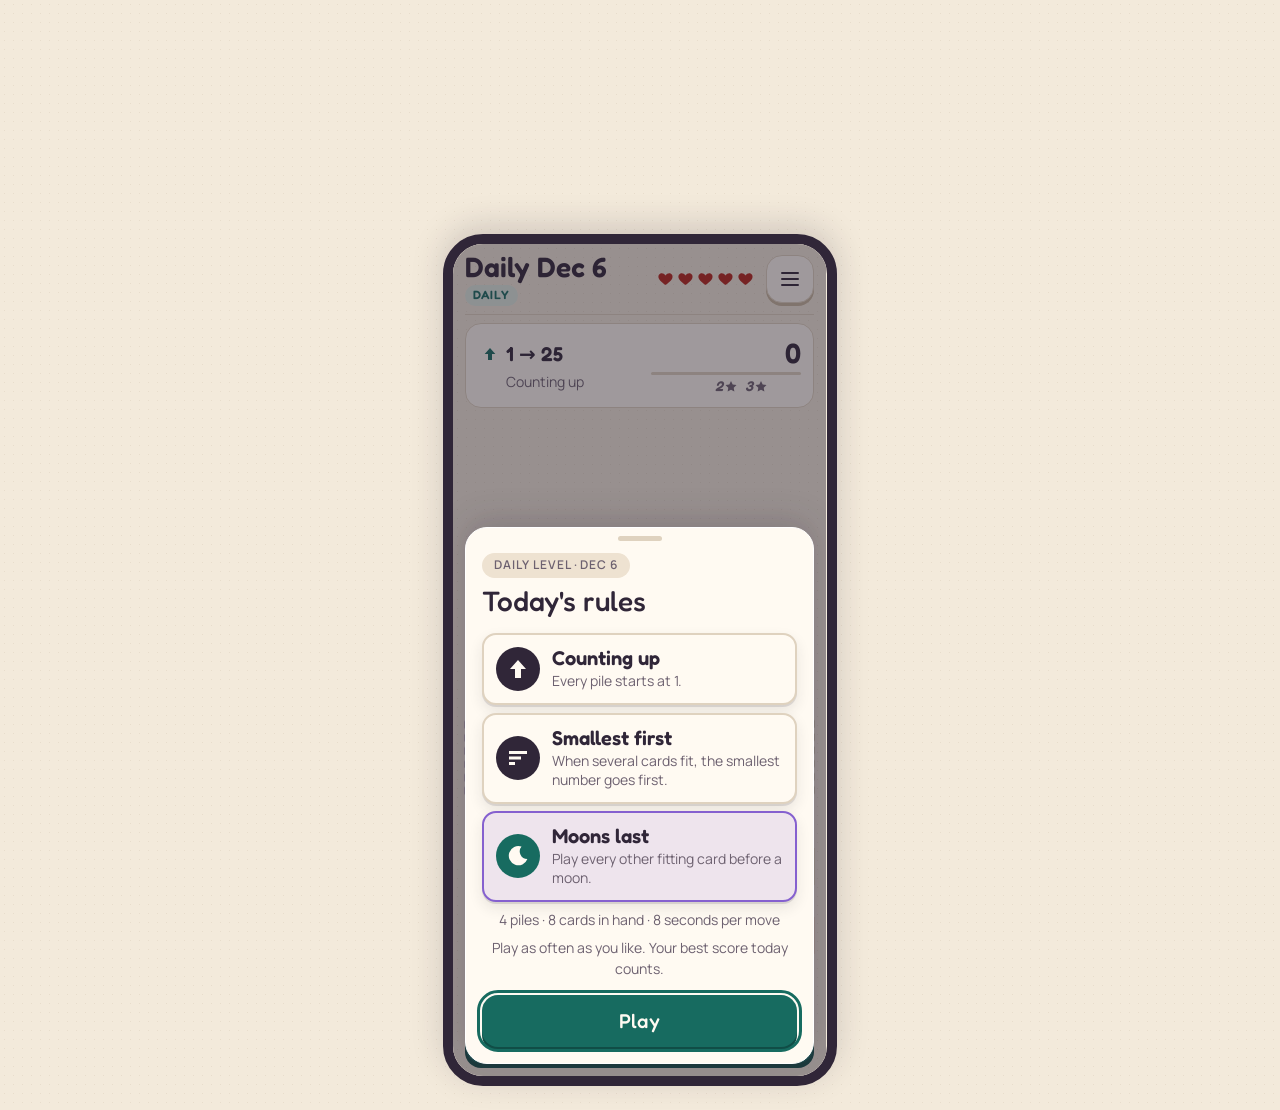
==== commit 3ca2fd9d: "Web daily: portrait phone frame on wide screens, 1.6.3 copy Co-Authored-By: Claude Opus 5.5 <noreply" ====
--- a/play/index.html
+++ b/play/index.html
@@ -13,8 +13,8 @@
     <meta property="og:title" content="Tricky Piles · Daily puzzle" />
     <meta property="og:description" content="Play today’s Tricky Piles daily puzzle in your browser: build every pile in order, beat the move clock and climb today’s web board. Free, no sign-up." />
     <meta property="og:image" content="https://trickypiles.com/feature.png" />
-    <script type="module" crossorigin src="/play/assets/index-DwdY8Esq.js"></script>
-    <link rel="stylesheet" crossorigin href="/play/assets/index-CarRd3BZ.css">
+    <script type="module" crossorigin src="/play/assets/index-BmQU3caN.js"></script>
+    <link rel="stylesheet" crossorigin href="/play/assets/index-8bQY0vYV.css">
   </head>
   <body>
     <div id="app"></div>
--- a/play/assets/index-8bQY0vYV.css
+++ b/play/assets/index-8bQY0vYV.css
@@ -0,0 +1 @@
+@font-face{font-family:Fredoka;font-style:normal;font-display:swap;font-weight:500;src:url(/play/assets/fredoka-hebrew-500-normal-DdMTjgiE.woff2)format("woff2"),url(/play/assets/fredoka-hebrew-500-normal-BtShCMVp.woff)format("woff");unicode-range:U+307-308,U+590-5FF,U+200C-2010,U+20AA,U+25CC,U+FB1D-FB4F}@font-face{font-family:Fredoka;font-style:normal;font-display:swap;font-weight:500;src:url([data-uri])format("woff2"),url([data-uri])format("woff");unicode-range:U+100-2BA,U+2BD-2C5,U+2C7-2CC,U+2CE-2D7,U+2DD-2FF,U+304,U+308,U+329,U+1D00-1DBF,U+1E00-1E9F,U+1EF2-1EFF,U+2020,U+20A0-20AB,U+20AD-20C0,U+2113,U+2C60-2C7F,U+A720-A7FF}@font-face{font-family:Fredoka;font-style:normal;font-display:swap;font-weight:500;src:url(/play/assets/fredoka-latin-500-normal-B0JifZgm.woff2)format("woff2"),url(/play/assets/fredoka-latin-500-normal-BL692wg7.woff)format("woff");unicode-range:U+??,U+131,U+152-153,U+2BB-2BC,U+2C6,U+2DA,U+2DC,U+304,U+308,U+329,U+2000-206F,U+20AC,U+2122,U+2191,U+2193,U+2212,U+2215,U+FEFF,U+FFFD}@font-face{font-family:Fredoka;font-style:normal;font-display:swap;font-weight:600;src:url(/play/assets/fredoka-hebrew-600-normal-CTBxhdlE.woff2)format("woff2"),url(/play/assets/fredoka-hebrew-600-normal-BiVDObXj.woff)format("woff");unicode-range:U+307-308,U+590-5FF,U+200C-2010,U+20AA,U+25CC,U+FB1D-FB4F}@font-face{font-family:Fredoka;font-style:normal;font-display:swap;font-weight:600;src:url([data-uri])format("woff2"),url([data-uri])format("woff");unicode-range:U+100-2BA,U+2BD-2C5,U+2C7-2CC,U+2CE-2D7,U+2DD-2FF,U+304,U+308,U+329,U+1D00-1DBF,U+1E00-1E9F,U+1EF2-1EFF,U+2020,U+20A0-20AB,U+20AD-20C0,U+2113,U+2C60-2C7F,U+A720-A7FF}@font-face{font-family:Fredoka;font-style:normal;font-display:swap;font-weight:600;src:url(/play/assets/fredoka-latin-600-normal-C4zohCW5.woff2)format("woff2"),url(/play/assets/fredoka-latin-600-normal-CcrEjrB4.woff)format("woff");unicode-range:U+??,U+131,U+152-153,U+2BB-2BC,U+2C6,U+2DA,U+2DC,U+304,U+308,U+329,U+2000-206F,U+20AC,U+2122,U+2191,U+2193,U+2212,U+2215,U+FEFF,U+FFFD}@font-face{font-family:Manrope;font-style:normal;font-display:swap;font-weight:400;src:url([data-uri])format("woff2"),url([data-uri])format("woff");unicode-range:U+460-52F,U+1C80-1C8A,U+20B4,U+2DE0-2DFF,U+A640-A69F,U+FE2E-FE2F}@font-face{font-family:Manrope;font-style:normal;font-display:swap;font-weight:400;src:url(/play/assets/manrope-cyrillic-400-normal-BMzJvInZ.woff2)format("woff2"),url(/play/assets/manrope-cyrillic-400-normal-Dvx59UGC.woff)format("woff");unicode-range:U+301,U+400-45F,U+490-491,U+4B0-4B1,U+2116}@font-face{font-family:Manrope;font-style:normal;font-display:swap;font-weight:400;src:url(/play/assets/manrope-greek-400-normal-CM4qok81.woff2)format("woff2"),url(/play/assets/manrope-greek-400-normal-DuX9RsAR.woff)format("woff");unicode-range:U+370-377,U+37A-37F,U+384-38A,U+38C,U+38E-3A1,U+3A3-3FF}@font-face{font-family:Manrope;font-style:normal;font-display:swap;font-weight:400;src:url(/play/assets/manrope-vietnamese-400-normal-DHb3EETF.woff2)format("woff2"),url(/play/assets/manrope-vietnamese-400-normal-D7E_mLGF.woff)format("woff");unicode-range:U+102-103,U+110-111,U+128-129,U+168-169,U+1A0-1A1,U+1AF-1B0,U+300-301,U+303-304,U+308-309,U+323,U+329,U+1EA0-1EF9,U+20AB}@font-face{font-family:Manrope;font-style:normal;font-display:swap;font-weight:400;src:url(/play/assets/manrope-latin-ext-400-normal-CMDvPJRp.woff2)format("woff2"),url(/play/assets/manrope-latin-ext-400-normal-C-X6QNXX.woff)format("woff");unicode-range:U+100-2BA,U+2BD-2C5,U+2C7-2CC,U+2CE-2D7,U+2DD-2FF,U+304,U+308,U+329,U+1D00-1DBF,U+1E00-1E9F,U+1EF2-1EFF,U+2020,U+20A0-20AB,U+20AD-20C0,U+2113,U+2C60-2C7F,U+A720-A7FF}@font-face{font-family:Manrope;font-style:normal;font-display:swap;font-weight:400;src:url(/play/assets/manrope-latin-400-normal-PaqtzbVb.woff2)format("woff2"),url(/play/assets/manrope-latin-400-normal-8tf8FM3T.woff)format("woff");unicode-range:U+??,U+131,U+152-153,U+2BB-2BC,U+2C6,U+2DA,U+2DC,U+304,U+308,U+329,U+2000-206F,U+20AC,U+2122,U+2191,U+2193,U+2212,U+2215,U+FEFF,U+FFFD}@font-face{font-family:Manrope;font-style:normal;font-display:swap;font-weight:600;src:url([data-uri])format("woff2"),url([data-uri])format("woff");unicode-range:U+460-52F,U+1C80-1C8A,U+20B4,U+2DE0-2DFF,U+A640-A69F,U+FE2E-FE2F}@font-face{font-family:Manrope;font-style:normal;font-display:swap;font-weight:600;src:url(/play/assets/manrope-cyrillic-600-normal-DvRl3Mj-.woff2)format("woff2"),url(/play/assets/manrope-cyrillic-600-normal-It4mZcQk.woff)format("woff");unicode-range:U+301,U+400-45F,U+490-491,U+4B0-4B1,U+2116}@font-face{font-family:Manrope;font-style:normal;font-display:swap;font-weight:600;src:url(/play/assets/manrope-greek-600-normal-BoRV6lzK.woff2)format("woff2"),url(/play/assets/manrope-greek-600-normal-CF2i9ZRY.woff)format("woff");unicode-range:U+370-377,U+37A-37F,U+384-38A,U+38C,U+38E-3A1,U+3A3-3FF}@font-face{font-family:Manrope;font-style:normal;font-display:swap;font-weight:600;src:url(/play/assets/manrope-vietnamese-600-normal-C1J5PCl_.woff2)format("woff2"),url(/play/assets/manrope-vietnamese-600-normal-lA7a_7Ok.woff)format("woff");unicode-range:U+102-103,U+110-111,U+128-129,U+168-169,U+1A0-1A1,U+1AF-1B0,U+300-301,U+303-304,U+308-309,U+323,U+329,U+1EA0-1EF9,U+20AB}@font-face{font-family:Manrope;font-style:normal;font-display:swap;font-weight:600;src:url(/play/assets/manrope-latin-ext-600-normal-_gBojHdJ.woff2)format("woff2"),url(/play/assets/manrope-latin-ext-600-normal-u5Pl7hTU.woff)format("woff");unicode-range:U+100-2BA,U+2BD-2C5,U+2C7-2CC,U+2CE-2D7,U+2DD-2FF,U+304,U+308,U+329,U+1D00-1DBF,U+1E00-1E9F,U+1EF2-1EFF,U+2020,U+20A0-20AB,U+20AD-20C0,U+2113,U+2C60-2C7F,U+A720-A7FF}@font-face{font-family:Manrope;font-style:normal;font-display:swap;font-weight:600;src:url(/play/assets/manrope-latin-600-normal-4f0koTD-.woff2)format("woff2"),url(/play/assets/manrope-latin-600-normal-BqgrALkZ.woff)format("woff");unicode-range:U+??,U+131,U+152-153,U+2BB-2BC,U+2C6,U+2DA,U+2DC,U+304,U+308,U+329,U+2000-206F,U+20AC,U+2122,U+2191,U+2193,U+2212,U+2215,U+FEFF,U+FFFD}:root{--c0:#8560cf;--c1:#218c88;--c2:#e57839;--c3:#c6a328;--c4:#b54882;--c0-face:#b9a2ed;--c1-face:#72cfc3;--c2-face:#f6b27f;--c3-face:#f2d961;--c4-face:#df93bb;--c0-ink:#30145f;--c1-ink:#073f3a;--c2-ink:#672509;--c3-ink:#514005;--c4-ink:#5a143c;--face-fill:var(--c0);--face-surface:var(--c0-face);--pile-progress:0;--bg:#f3eadb;--surface:#fffaf2;--surface-2:#eee2d1;--ink:#302638;--ink-deep:#17111d;--ink-soft:#6d6170;--line:#dfd2bf;--line-deep:#c7b69d;--brand:#176b60;--brand-deep:#104d46;--brand-soft:#deebe1;--accent:#176b60;--error:#b42318;--error-soft:#fde8e6;--ok:#2f7d4f;--ok-glow:#2f7d4f29;--ice:#d6efff;--sticker:#fff;--focus:#176b60;--scrim:#2b243373;--hole-scrim:#080a0ebd;--font-display:"Fredoka", system-ui, sans-serif;--font-body:"Manrope", system-ui, sans-serif;--t-xs:.75rem;--t-s:.875rem;--t-m:1rem;--t-ml:1.125rem;--t-l:1.25rem;--t-xl:1.75rem;--t-xxl:2.5rem;--t-hero:3.625rem;--s-1:4px;--s-2:8px;--s-3:12px;--s-4:16px;--s-5:24px;--s-6:32px;--r-s:10px;--r-m:14px;--r-l:22px;--r-control:16px;--r-pill:999px;--shadow-card:0 2px 0 #2b24331f, 0 6px 14px #2b24331a;--shadow-sheet:0 -8px 32px #2b24332e;--shadow-press:0 4px 0 var(--brand-deep);--shadow-soft:0 3px 0 #3026380f;--dur-fast:.12s;--dur:.22s;--dur-slow:.4s;--dur-count:.65s;--dur-step:80ms;--ease-out:cubic-bezier(.2, .8, .2, 1);--ease-spring:cubic-bezier(.34, 1.56, .64, 1);--z-board:30;--z-home:35;--z-sheet:40;--z-spot:45;--z-toast:50;--icon-arrow:url("data:image/svg+xml,%3Csvg xmlns='http://www.w3.org/2000/svg' viewBox='0 0 24 24'%3E%3Cpath d='M12 3 20 12h-5v9H9v-9H4z'/%3E%3C/svg%3E");--icon-star:url("data:image/svg+xml,%3Csvg xmlns='http://www.w3.org/2000/svg' viewBox='0 0 20 20'%3E%3Cpath d='M10 1.6l2.6 5.4 5.9.8-4.3 4.1 1 5.9L10 15l-5.2 2.8 1-5.9L1.5 7.8l5.9-.8z'/%3E%3C/svg%3E");--icon-check:url("data:image/svg+xml,%3Csvg xmlns='http://www.w3.org/2000/svg' viewBox='0 0 24 24'%3E%3Cpath d='M9.2 18.6 3.4 12.8l2.3-2.3 3.5 3.5 9.1-9.1 2.3 2.3z'/%3E%3C/svg%3E");--icon-heart:url("data:image/svg+xml,%3Csvg xmlns='http://www.w3.org/2000/svg' viewBox='0 0 24 24'%3E%3Cpath d='M12 21s-7.8-4.8-9.6-9.5C1.1 8.1 3.2 4.5 6.8 4.5c2.1 0 3.6 1.1 5.2 3.1 1.6-2 3.1-3.1 5.2-3.1 3.6 0 5.7 3.6 4.4 7C19.8 16.2 12 21 12 21z'/%3E%3C/svg%3E");--icon-refresh:url("data:image/svg+xml,%3Csvg xmlns='http://www.w3.org/2000/svg' viewBox='0 0 24 24'%3E%3Cpath d='M20 11a8 8 0 0 0-14.3-4.9L4 4.5V10h5.5L7.4 7.9A5.5 5.5 0 0 1 17.4 11zM4 13a8 8 0 0 0 14.3 4.9l1.7 1.6V14h-5.5l2.1 2.1A5.5 5.5 0 0 1 6.6 13z'/%3E%3C/svg%3E");--icon-info:url("data:image/svg+xml,%3Csvg xmlns='http://www.w3.org/2000/svg' viewBox='0 0 24 24'%3E%3Cpath d='M12 2a10 10 0 1 0 0 20 10 10 0 0 0 0-20zm-1.2 5h2.4v2.4h-2.4zm0 4h2.4v6h-2.4z'/%3E%3C/svg%3E");--icon-alert:url("data:image/svg+xml,%3Csvg xmlns='http://www.w3.org/2000/svg' viewBox='0 0 24 24'%3E%3Cpath d='M12 2a10 10 0 1 0 0 20 10 10 0 0 0 0-20zm-1.2 5h2.4v7h-2.4zm0 8.6h2.4V18h-2.4z'/%3E%3C/svg%3E");--icon-bulb:url("data:image/svg+xml,%3Csvg xmlns='http://www.w3.org/2000/svg' viewBox='0 0 24 24'%3E%3Cpath d='M12 2a7 7 0 0 0-4 12.7V17h8v-2.3A7 7 0 0 0 12 2zM9 19h6v1.5a1.5 1.5 0 0 1-1.5 1.5h-3A1.5 1.5 0 0 1 9 20.5z'/%3E%3C/svg%3E");--icon-gear:url("data:image/svg+xml,%3Csvg xmlns='http://www.w3.org/2000/svg' viewBox='0 0 24 24'%3E%3Cpath d='M19.1 12.9a7 7 0 0 0 0-1.9l2-1.6a.5.5 0 0 0 .1-.6l-1.9-3.3a.5.5 0 0 0-.6-.2l-2.4 1a7 7 0 0 0-1.6-.9L14.3 3a.5.5 0 0 0-.5-.4h-3.8a.5.5 0 0 0-.5.4l-.4 2.5a7 7 0 0 0-1.6.9l-2.4-1a.5.5 0 0 0-.6.2L2.7 8.8a.5.5 0 0 0 .1.6l2 1.6a7 7 0 0 0 0 1.9l-2 1.6a.5.5 0 0 0-.1.6l1.9 3.3c.1.2.4.3.6.2l2.4-1c.5.4 1 .7 1.6.9l.4 2.5c0 .2.2.4.5.4h3.8c.2 0 .4-.2.5-.4l.4-2.5c.6-.2 1.1-.5 1.6-.9l2.4 1c.2.1.5 0 .6-.2l1.9-3.3a.5.5 0 0 0-.1-.6zM12 15.6a3.6 3.6 0 1 1 0-7.2 3.6 3.6 0 0 1 0 7.2z'/%3E%3C/svg%3E");--icon-help:url("data:image/svg+xml,%3Csvg xmlns='http://www.w3.org/2000/svg' viewBox='0 0 24 24'%3E%3Cpath d='M12 2a10 10 0 1 0 0 20 10 10 0 0 0 0-20zm1.2 16h-2.4v-2.4h2.4zm2.2-7.4-1.1 1.1c-.9.9-1.2 1.5-1.2 2.9h-2.2v-.6c0-1.2.4-2.2 1.3-3l1.4-1.4c.4-.4.6-.9.6-1.4 0-1-.8-1.8-1.8-1.8s-1.8.8-1.8 1.8H8.4a3.6 3.6 0 1 1 7.2 0c0 .9-.4 1.7-1 2.4z'/%3E%3C/svg%3E");--icon-sun:url("data:image/svg+xml,%3Csvg xmlns='http://www.w3.org/2000/svg' viewBox='0 0 24 24'%3E%3Cpath d='M12 7a5 5 0 1 0 0 10 5 5 0 0 0 0-10zM11 1h2v3h-2zm0 19h2v3h-2zM1 11h3v2H1zm19 0h3v2h-3zM4.2 5.6l1.4-1.4 2.1 2.1-1.4 1.4zm12.1 12.1 1.4-1.4 2.1 2.1-1.4 1.4zM4.2 18.4l2.1-2.1 1.4 1.4-2.1 2.1zm12.1-12.1 2.1-2.1 1.4 1.4-2.1 2.1z'/%3E%3C/svg%3E");--icon-moon:url("data:image/svg+xml,%3Csvg xmlns='http://www.w3.org/2000/svg' viewBox='0 0 24 24'%3E%3Cpath d='M15.5 2.6A9.6 9.6 0 1 0 21.4 15 7.6 7.6 0 0 1 15.5 2.6z'/%3E%3C/svg%3E");--icon-lock:url("data:image/svg+xml,%3Csvg xmlns='http://www.w3.org/2000/svg' viewBox='0 0 24 24'%3E%3Cpath d='M7 10V7a5 5 0 0 1 10 0v3h1.5c.8 0 1.5.7 1.5 1.5v9c0 .8-.7 1.5-1.5 1.5h-13C4.7 22 4 21.3 4 20.5v-9c0-.8.7-1.5 1.5-1.5zm2.4 0h5.2V7a2.6 2.6 0 0 0-5.2 0z'/%3E%3C/svg%3E");--icon-ice:url("data:image/svg+xml,%3Csvg xmlns='http://www.w3.org/2000/svg' viewBox='0 0 24 24'%3E%3Cpath d='M10.8 1.5h2.4v21h-2.4zM2.4 6.4l1.2-2.1 18 10.4-1.2 2.1zm0 11.2 18-10.4 1.2 2.1-18 10.4z'/%3E%3C/svg%3E");--icon-double:url("data:image/svg+xml,%3Csvg xmlns='http://www.w3.org/2000/svg' viewBox='0 0 24 24'%3E%3Cpath d='M9 2h10a2 2 0 0 1 2 2v12a2 2 0 0 1-2 2H9a2 2 0 0 1-2-2V4a2 2 0 0 1 2-2zM3 6h2v12a2 2 0 0 0 2 2h11v2H6a3 3 0 0 1-3-3z'/%3E%3C/svg%3E");--icon-clock:url("data:image/svg+xml,%3Csvg xmlns='http://www.w3.org/2000/svg' viewBox='0 0 24 24'%3E%3Cpath fill-rule='evenodd' d='M12 2a10 10 0 1 1 0 20 10 10 0 0 1 0-20zm0 2.4a7.6 7.6 0 1 0 0 15.2 7.6 7.6 0 0 0 0-15.2zM11 7h2.2v4.4l3.3 1.9-1.1 1.9-4.4-2.6z'/%3E%3C/svg%3E");--icon-order:url("data:image/svg+xml,%3Csvg xmlns='http://www.w3.org/2000/svg' viewBox='0 0 24 24'%3E%3Cpath d='M3 5h18v3H3zm0 5.5h12v3H3zM3 16h6v3H3z'/%3E%3C/svg%3E");--icon-grid:url("data:image/svg+xml,%3Csvg xmlns='http://www.w3.org/2000/svg' viewBox='0 0 24 24'%3E%3Cpath d='M3 3h7v7H3zm11 0h7v7h-7zM3 14h7v7H3zm11 0h7v7h-7z'/%3E%3C/svg%3E");--icon-close:url("data:image/svg+xml,%3Csvg xmlns='http://www.w3.org/2000/svg' viewBox='0 0 24 24'%3E%3Cpath d='m6.3 4.5 5.7 5.7 5.7-5.7 1.8 1.8-5.7 5.7 5.7 5.7-1.8 1.8-5.7-5.7-5.7 5.7-1.8-1.8 5.7-5.7-5.7-5.7z'/%3E%3C/svg%3E");--icon-back:url("data:image/svg+xml,%3Csvg xmlns='http://www.w3.org/2000/svg' viewBox='0 0 24 24'%3E%3Cpath d='m14.8 4.8-7.2 7.2 7.2 7.2 1.8-1.8-5.4-5.4 5.4-5.4z'/%3E%3C/svg%3E");--icon-podium:url("data:image/svg+xml,%3Csvg xmlns='http://www.w3.org/2000/svg' viewBox='0 0 24 24'%3E%3Cpath d='M9 4h6v17H9zM2 11h5v10H2zm15-3h5v13h-5z'/%3E%3C/svg%3E");--map-route:url("data:image/svg+xml,%3Csvg xmlns='http://www.w3.org/2000/svg' viewBox='0 0 360 360'%3E%3Cpath d='M52-15C-24 70 332 35 308 126S6 170 44 260s286 14 259 115' fill='none' stroke='%23176b60' stroke-opacity='.1' stroke-width='2' stroke-dasharray='4 9'/%3E%3Cg fill='%23176b60' fill-opacity='.08'%3E%3Ccircle cx='142' cy='56' r='5'/%3E%3Ccircle cx='260' cy='168' r='5'/%3E%3Ccircle cx='84' cy='229' r='5'/%3E%3C/g%3E%3C/svg%3E");--map-route-cue:url("data:image/svg+xml,%3Csvg xmlns='http://www.w3.org/2000/svg' viewBox='0 0 360 360'%3E%3Cpath d='M52-15C-24 70 332 35 308 126S6 170 44 260s286 14 259 115' fill='none' stroke='%23176b60' stroke-opacity='.65' stroke-width='3' stroke-dasharray='4 9'/%3E%3C/svg%3E");--map-card-art:url("data:image/svg+xml,%3Csvg xmlns='http://www.w3.org/2000/svg' viewBox='0 0 440 440'%3E%3Cg fill='none' stroke-width='1.5' opacity='.09'%3E%3Cg stroke='%233a1d8f' transform='translate(38 65) rotate(-18)'%3E%3Crect width='38' height='50' rx='7'/%3E%3Ccircle cx='19' cy='25' r='7'/%3E%3C/g%3E%3Cg stroke='%23064a4a' transform='translate(350 205) rotate(15)'%3E%3Crect width='38' height='50' rx='7'/%3E%3Cpath d='M12 18h14v14H12z'/%3E%3C/g%3E%3Cg stroke='%239a3412' transform='translate(88 340) rotate(-9)'%3E%3Crect width='38' height='50' rx='7'/%3E%3Cpath d='m19 17 9 16H10z'/%3E%3C/g%3E%3C/g%3E%3C/svg%3E");--inset-top:var(--safe-area-inset-top,env(safe-area-inset-top,0px));--inset-bottom:var(--safe-area-inset-bottom,env(safe-area-inset-bottom,0px));--inset-left:var(--safe-area-inset-left,env(safe-area-inset-left,0px));--inset-right:var(--safe-area-inset-right,env(safe-area-inset-right,0px))}:root[data-motion=reduce]{--dur-fast:0s;--dur:0s;--dur-slow:0s;--dur-count:0s;--dur-step:0s}:root{--lightningcss-light:initial;--lightningcss-dark: ;color-scheme:light}*,:before,:after{box-sizing:border-box}html,body{height:100%;margin:0}body{background-color:var(--bg);background-image:radial-gradient(color-mix(in srgb, var(--line-deep) 24%, transparent) .7px, transparent .9px);color:var(--ink);font-family:var(--font-body);-webkit-tap-highlight-color:transparent;overscroll-behavior:none;user-select:none;background-size:9px 9px;line-height:1.4}.num,.ptop,.lvl b,.stats b,h2,h3{font-family:var(--font-display)}#app{gap:var(--s-2);max-width:560px;min-height:100dvh;padding:calc(var(--s-2) + var(--inset-top)) calc(var(--s-3) + var(--inset-right)) calc(var(--s-3) + var(--inset-bottom)) calc(var(--s-3) + var(--inset-left));flex-direction:column;margin-inline:auto;display:flex}@media (width>=560px) and (orientation:landscape){#app{column-gap:var(--s-5);grid-template:"bar bar""piles status"minmax(64px,1fr)"hand message"minmax(0,1fr)"hand timer""hand next"/minmax(0,1fr) clamp(152px,25vw,224px);max-width:960px;height:100dvh;min-height:0;display:grid}.bar{grid-area:bar}.status{grid-area:status}.msg{grid-area:message}#app .piles{grid-area:piles;align-self:end}#app .hand{grid-area:hand;align-self:start;margin-top:0}.timer{grid-area:timer}.nextbtn{grid-area:next}}@media (width>=560px) and (orientation:landscape) and (height<=400px){#app{column-gap:var(--s-3);row-gap:var(--s-1)}}@media (width>=560px) and (orientation:landscape) and (height>=501px){#app{height:480px;margin-block:calc(50dvh - 240px)}}button{font:inherit;color:inherit;touch-action:manipulation}:focus-visible{outline:3px solid var(--focus);outline-offset:2px}.sr-only{clip-path:inset(50%);white-space:nowrap;width:1px;height:1px;position:absolute;overflow:hidden}html:lang(ko){word-break:keep-all;overflow-wrap:break-word}.bar{align-items:center;gap:var(--s-3);padding-bottom:var(--s-2);border-bottom:1px solid var(--line);display:flex}.lvl{flex-direction:column;flex:1;align-items:flex-start;gap:2px;display:flex}.lvl b{font-size:var(--t-xl);font-weight:600;line-height:1.1}.lvl span{padding:2px var(--s-2);border-radius:var(--r-pill);background:var(--brand-soft);color:var(--brand);font-family:var(--font-display);font-size:var(--t-xs);letter-spacing:.06em;text-transform:uppercase;font-weight:600}.lives{flex:none;gap:2px;display:flex}.lives i{background:var(--error);width:18px;height:17px;-webkit-mask:var(--icon-heart) center / contain no-repeat;mask:var(--icon-heart) center / contain no-repeat;filter:drop-shadow(0 1px 0 var(--sticker))}@media (width<=360px){.bar{gap:var(--s-2)}.lives i{width:15px;height:14px}}.lives i.off{background:var(--line-deep);opacity:.6}.lives i.break{animation:heartbreak var(--dur-slow) var(--ease-out)}@keyframes heartbreak{0%{background:var(--error);opacity:1;rotate:-12deg;scale:1.35}60%{rotate:8deg;scale:.8}}.lives i.refill{animation:heartrefill var(--dur-slow) var(--ease-out)}@keyframes heartrefill{0%{opacity:0;scale:.4}60%{opacity:1;scale:1.25}}.lives .zen{color:var(--ink-soft);font-size:var(--t-xs);font-weight:600}.iconbtn{border:1px solid var(--line);border-radius:var(--r-control);background:var(--surface);width:48px;height:48px;box-shadow:0 3px 0 var(--line-deep);flex:none;place-items:center;display:grid}.burger,.burger:before,.burger:after{border-radius:var(--r-pill);background:var(--ink);content:"";width:18px;height:2.5px;display:block}.burger{position:relative}.burger:before{position:absolute;top:-6px}.burger:after{position:absolute;top:6px}.status{justify-content:space-between;align-items:center;gap:var(--s-3);padding:var(--s-3);border:1px solid var(--line);border-radius:var(--r-control);background:var(--surface);display:flex;position:relative}.dir{align-items:center;gap:var(--s-1);padding:var(--s-1) var(--s-2) var(--s-1) 0;border-radius:var(--r-s);background:0 0;flex-wrap:wrap;display:inline-flex}.dir:before{background:var(--brand);width:24px;height:24px;-webkit-mask:var(--icon-arrow) center / 16px no-repeat;mask:var(--icon-arrow) center / 16px no-repeat;content:""}.dir[data-dir=desc]:before{rotate:180deg}.dir b{font-family:var(--font-display);font-size:var(--t-l);font-weight:600}.dir span{color:var(--ink-soft);font-size:var(--t-s);flex-basis:100%;padding-left:28px}.prog{min-width:150px;margin-bottom:var(--s-4);padding-bottom:var(--s-2);color:var(--ink);font-family:var(--font-display);font-size:var(--t-xl);font-variant-numeric:tabular-nums;text-align:right;font-weight:600;line-height:1;position:relative}.status .gain{right:var(--s-3);top:var(--s-1);color:var(--ok);font-family:var(--font-display);font-size:var(--t-xs);pointer-events:none;animation:gain-float var(--dur-slow) var(--ease-out) forwards;font-weight:600;position:absolute}.pile-gain{z-index:var(--z-home);padding:var(--s-1) var(--s-2);border-radius:var(--r-s);background:var(--ink);color:var(--surface);font:600 var(--t-s) var(--font-display);pointer-events:none;position:fixed;transform:translate(-50%)}@keyframes gain-float{0%{opacity:1;transform:translateY(0)}to{opacity:0;transform:translateY(calc(var(--s-1) * -1))}}.prog:after{border-radius:var(--r-pill);background:var(--line);content:"";height:3px;position:absolute;bottom:0;left:0;right:0}.score-value{font:inherit}.score-progress{z-index:1;border-radius:var(--r-pill);background:var(--brand);height:3px;transform:scaleX(var(--p,0));transform-origin:0;transition:transform var(--dur) var(--ease-out);position:absolute;inset:auto 0 0}.star-mark{bottom:0;left:calc(var(--at) * 100%);color:var(--ink-soft);font-family:var(--font-display);font-size:var(--t-s);transform:translate(-50%, calc(100% + var(--s-1)));transition:color var(--dur) var(--ease-out);align-items:center;gap:2px;font-weight:600;line-height:1;display:flex;position:absolute}.star-mark:before{content:attr(data-n)}.star-mark:after{content:"";width:13px;height:13px;-webkit-mask:var(--icon-star) center / contain no-repeat;mask:var(--icon-star) center / contain no-repeat;background:currentColor}.star-mark.lit{color:var(--brand)}.prog.no-stars .star-mark{display:none}.status .life-cost{right:calc(var(--s-3) + 150px + var(--s-2));top:calc(var(--s-3) + var(--s-1));color:var(--error);font-family:var(--font-display);font-size:var(--t-s);pointer-events:none;animation:life-cost-float var(--dur-slow) var(--ease-out) forwards;font-weight:600;position:absolute}.status .life-cost.still{animation:none}@keyframes life-cost-float{0%{opacity:0;transform:translateY(calc(var(--s-2) * -1))}to{opacity:1;transform:translateY(0)}}.msg{align-items:flex-start;gap:var(--s-2);min-height:2.9em;padding:var(--s-2) var(--s-3);border-radius:var(--r-s);color:var(--ink-soft);font-size:var(--t-s);background:0 0;line-height:1.35;display:flex}.msg:before{background:var(--ink-soft);width:18px;height:18px;-webkit-mask:var(--icon-info) center / contain no-repeat;mask:var(--icon-info) center / contain no-repeat;content:"";flex:none;margin-top:1px}.msg.coach{background:color-mix(in srgb, var(--c3) 35%, var(--surface));color:var(--ink);font-weight:600}.msg.coach:before{background:var(--c3-ink);-webkit-mask-image:var(--icon-bulb);mask-image:var(--icon-bulb)}.msg.error{background:var(--error-soft);color:var(--error);font-weight:600}.msg.error:before{background:var(--error);-webkit-mask-image:var(--icon-alert);mask-image:var(--icon-alert)}.timer{align-items:center;gap:var(--s-2);display:flex}.timer .track{border-radius:var(--r-pill);background:var(--line);height:6px;box-shadow:inset 0 1px 0 var(--line-deep);flex:1;overflow:hidden}.timer i{border-radius:var(--r-pill);background:var(--c1);height:100%;display:block}.timer b{min-width:2.6ch;font-family:var(--font-display);font-size:var(--t-ml);color:var(--brand);text-align:right;font-weight:600}.timer.low i{background:var(--error)}.timer.low b{color:var(--error);animation:pulse var(--dur-slow) var(--ease-out) infinite alternate}@keyframes pulse{to{scale:1.25}}.timer.off{visibility:hidden}.nextbtn{justify-content:center;align-items:center;gap:var(--s-2);border:1px solid var(--brand-deep);border-radius:var(--r-control);background:var(--brand);min-height:56px;color:var(--surface);box-shadow:var(--shadow-press), inset 0 1px 0 color-mix(in srgb, var(--sticker) 20%, transparent);font-family:var(--font-display);font-size:var(--t-l);transition:transform var(--dur-fast) var(--ease-out), box-shadow var(--dur-fast) var(--ease-out);font-weight:600;display:inline-flex}.nextbtn:active{box-shadow:0 1px 0 var(--brand-deep);transform:translateY(3px)}.nextbtn .icon{width:22px;height:22px;-webkit-mask:var(--icon-refresh) center / contain no-repeat;mask:var(--icon-refresh) center / contain no-repeat;background:currentColor}.lowtime:after{z-index:var(--z-board);box-shadow:inset 0 0 48px color-mix(in srgb, var(--error) 45%, transparent);pointer-events:none;content:"";animation:edge var(--dur-slow) var(--ease-out) infinite alternate;position:fixed;inset:0}@keyframes edge{0%{opacity:.5}}.dir.flip{animation:dir-flip var(--dur-slow) var(--ease-out) 3;box-shadow:inset 0 0 0 2px var(--accent)}@keyframes dir-flip{50%{background:var(--ice);transform:scale(1.18)}}@media (width>=560px) and (orientation:landscape){.bar{padding-bottom:var(--s-2);border-bottom:1px solid var(--line)}.lvl{align-items:center;gap:var(--s-3);flex-direction:row;min-width:0}.status{align-self:start;align-items:stretch;gap:var(--s-2);flex-direction:column}.dir{justify-content:center;gap:var(--s-1);padding:var(--s-1) var(--s-2);flex-wrap:wrap}.dir span{font-size:var(--t-xs);padding-left:0}.prog{min-width:0;font-size:var(--t-m)}.msg{min-height:0;max-height:100%;padding:var(--s-2);scrollbar-width:thin;align-self:start;overflow:auto}.msg:before{width:14px;height:14px}.nextbtn{min-height:48px;font-size:var(--t-m)}}@media (width>=560px) and (orientation:landscape) and (height<=400px){.bar{padding-bottom:var(--s-1)}.lvl b{font-size:var(--t-l)}.iconbtn{width:48px;height:48px}.dir span{clip-path:inset(50%);white-space:nowrap;width:1px;height:1px;position:absolute;overflow:hidden}.status{padding:var(--s-2)}.msg{font-size:var(--t-xs)}.nextbtn{min-height:48px}}.piles{grid-template-columns:repeat(var(--np,4), minmax(0, 1fr));gap:var(--s-2);width:min(100%, calc(var(--np,4) * 96px + (var(--np,4) - 1) * var(--s-2)));align-self:center;display:grid}.pile{aspect-ratio:3/4;border-radius:var(--r-m);background:var(--face-surface);box-shadow:inset 0 0 0 5px var(--face-fill), 0 3px 0 var(--surface), 0 4px 0 var(--line-deep), 0 6px 0 var(--surface), 0 7px 0 var(--line);border:2px solid;place-items:center;padding:0;display:grid;position:relative;overflow:hidden;container-type:inline-size}.pile .ptop{font-size:var(--t-xl);font-weight:600;position:relative}.pile .ptop.empty{opacity:.26}.pile:has(.ptop.empty){box-shadow:inset 0 0 0 5px color-mix(in srgb, var(--face-fill) 30%, var(--face-surface));border-style:dashed;border-width:1.5px}.pile.done{border-color:var(--ok)}.pile svg,.card svg{fill:currentColor;width:12px;height:12px;position:absolute;top:8px;left:8px}.pile svg.face-watermark,.card svg.face-watermark{width:65%;height:65%;fill:var(--face-fill);opacity:.16;inset:auto -4px 16px auto}.card svg.face-watermark{width:58%;height:75%;bottom:-6px;right:-4px}.pile-count{font-family:var(--font-display);font-size:clamp(7px,11cqi,11px);font-weight:600;position:absolute;bottom:11px}.pile-progress{border-radius:var(--r-pill);background:color-mix(in srgb, var(--face-fill) 25%, var(--face-surface));height:2.5px;position:absolute;bottom:5px;left:7px;right:7px;overflow:hidden}.pile-progress i{width:calc(var(--pile-progress,0) * 100%);opacity:.6;background:currentColor;height:100%;display:block}.chip,.ice{font-family:var(--font-display);font-size:var(--t-xs);font-weight:600;position:absolute;bottom:23px}.pile:has(.chip,.ice) .ptop{transform:translateY(-7px)}.chip{padding:1px var(--s-2);border-radius:var(--r-pill);background:var(--surface-2)}.ice{padding:2px var(--s-2);border-radius:var(--r-s);background:var(--ice);align-items:center;gap:2px;display:flex}.ice svg{position:static}.hand{grid-template-columns:repeat(var(--cols,2), minmax(0, 1fr));gap:var(--s-2);width:min(100%, calc(var(--cols,2) * 132px + (var(--cols,2) - 1) * var(--s-2)));align-self:center;margin-top:auto;display:grid}.card,.slot{aspect-ratio:4/3;border-radius:var(--r-m);min-height:48px;position:relative}.card{border:1px solid color-mix(in srgb, currentColor 35%, var(--face-fill));background:var(--face-surface);box-shadow:inset 0 0 0 5px var(--face-fill), 0 3px 0 color-mix(in srgb, currentColor 25%, var(--face-fill)), var(--shadow-card);transition:transform var(--dur-fast) var(--ease-out);place-items:center;display:grid;overflow:hidden}.card:active{transform:scale(.96)}.card.sel{outline:2.5px solid var(--accent);outline-offset:2px;transform:translateY(-6px)rotate(-2deg)}.card .num{font-size:var(--t-xl);font-weight:600;position:relative}.num.dbl{gap:var(--s-1);align-items:baseline;display:flex}.num.dbl i{font-size:var(--t-xs);-webkit-text-stroke:0;font-style:normal}.slot{border:2px dashed var(--line)}.badge{border:1px solid var(--line);border-radius:var(--r-pill);background:var(--surface);place-items:center;width:20px;height:20px;padding:3px;display:grid;position:absolute;top:4px;right:6px}.badge:before{content:"";background:currentColor;width:100%;height:100%}.badge.star:before{background:var(--c3-ink);-webkit-mask:var(--icon-star) center / contain no-repeat;mask:var(--icon-star) center / contain no-repeat}.badge.moon:before{-webkit-mask:var(--icon-moon) center / contain no-repeat;mask:var(--icon-moon) center / contain no-repeat}.badge.lock:before{-webkit-mask:var(--icon-lock) center / contain no-repeat;mask:var(--icon-lock) center / contain no-repeat}.badge.lock.k0{color:var(--c0-ink)}.badge.lock.k1{color:var(--c1-ink)}.badge.lock.k2{color:var(--c2-ink)}.badge.lock.k3{color:var(--c3-ink)}.badge.lock.k4{color:var(--c4-ink)}.badge.lock.open{opacity:.8;box-shadow:0 0 0 1.5px}.badge.star~.badge.lock,.badge.moon~.badge.lock{top:26px}.c0{--face-fill:var(--c0);--face-surface:var(--c0-face);color:var(--c0-ink)}.c1{--face-fill:var(--c1);--face-surface:var(--c1-face);color:var(--c1-ink)}.c2{--face-fill:var(--c2);--face-surface:var(--c2-face);color:var(--c2-ink)}.c3{--face-fill:var(--c3);--face-surface:var(--c3-face);color:var(--c3-ink)}.c4{--face-fill:var(--c4);--face-surface:var(--c4-face);color:var(--c4-ink)}@container (width<=66px){.pile-count{bottom:8px}.pile .ptop{font-size:var(--t-l)}.pile:has(.chip,.ice) .pile-count,.pile:has(.chip,.ice) .pile-progress{display:none}.chip,.ice{padding:1px var(--s-1);font-size:var(--t-xs);bottom:5px}}.board-canvas{z-index:var(--z-board);pointer-events:none;position:fixed;inset:0}#app.pixi .pile,#app.pixi .card{box-shadow:none;background:0 0;border-color:#0000}.pixi .pile>*,.pixi .card>*{visibility:hidden}.pixi .card:active,.pixi .card.sel{outline:none;transform:none}.pixi .card.sel:focus-visible{outline:3px solid var(--focus)}@media (width<=360px){.piles{gap:var(--s-1)}}@media (orientation:portrait) and (height>=700px){.msg{margin-top:auto}.hand{margin-top:var(--s-4)}}@media (width>=560px) and (orientation:landscape){#app .piles{width:min(100%, calc(var(--np,4) * clamp(44px, (100dvh - var(--inset-top) - var(--inset-bottom) - 96px) * .27, 84px) + (var(--np,4) - 1) * var(--s-2)));justify-self:center}#app .hand{width:min(100%, calc(var(--cols,2) * clamp(64px, (100dvh - var(--inset-top) - var(--inset-bottom) - 96px) * .38, 112px) + (var(--cols,2) - 1) * var(--s-2)));justify-self:center}}.btn,.tip-next{min-height:52px;padding:var(--s-2) var(--s-5);border-radius:var(--r-control);background:var(--brand);color:var(--surface);box-shadow:var(--shadow-press);font-family:var(--font-display);font-size:var(--t-l);letter-spacing:.01em;transition:transform var(--dur-fast) var(--ease-out), box-shadow var(--dur-fast) var(--ease-out);border:1px solid #0000;font-weight:500}.btn:active,.tip-next:active{box-shadow:0 1px 0 var(--brand-deep);transform:translateY(3px)}.btn.ghost{border-color:var(--line);background:color-mix(in srgb, var(--bg) 30%, var(--surface));color:var(--ink);box-shadow:none;font-size:var(--t-m)}.btn.ghost:active{box-shadow:none}.btn.warn{color:var(--error);border-color:var(--error);box-shadow:none}.ov{z-index:var(--z-sheet);padding:calc(var(--s-4) + var(--inset-top)) calc(var(--s-3) + var(--inset-right)) calc(var(--s-3) + var(--inset-bottom)) calc(var(--s-3) + var(--inset-left));background:var(--scrim);animation:fade var(--dur) var(--ease-out);place-items:end center;display:grid;position:fixed;inset:0}.ov[hidden]{display:none}.panel{width:min(100%,460px);max-height:calc(100dvh - var(--s-4) - var(--s-3) - var(--inset-top) - var(--inset-bottom));padding:var(--s-5) var(--s-4) var(--s-4);border:1px solid var(--sticker);border-radius:var(--r-l);background:var(--surface);box-shadow:var(--shadow-sheet);animation:rise var(--dur) var(--ease-spring);position:relative;overflow-y:auto}.panel:before{top:var(--s-2);border-radius:var(--r-pill);background:var(--line);content:"";width:44px;height:5px;position:absolute;left:50%;translate:-50%}.ov:has(.ask-sheet){place-items:center}.panel:has(.ask-sheet){width:min(100%,360px);padding-top:var(--s-2);border-radius:22px;overflow:visible}.panel:has(.ask-sheet):before{display:none}.ask-sheet{gap:var(--s-3);text-align:center;display:grid}.ask-sheet h2,.ask-sheet p{margin:0}.ask-sheet h2{text-wrap:balance}.ask-art{height:64px;margin-top:-56px;margin-bottom:var(--s-4);position:relative}.cfan{width:0;height:78px;position:absolute;top:0;left:50%}.cfan-card{background:var(--face-fill);width:56px;height:75px;box-shadow:0 0 0 1px color-mix(in srgb, currentColor 35%, var(--face-fill)), 0 3px 0 color-mix(in srgb, currentColor 45%, var(--face-fill)), 0 10px 16px -8px color-mix(in srgb, var(--ink) 45%, transparent);font-family:var(--font-display);transform-origin:50% 270%;border-radius:10px;place-items:center;display:grid;position:absolute;top:0;left:-28px}.cfan-card.c0{rotate:-20deg}.cfan-card.c1{rotate:-6.7deg}.cfan-card.c2{rotate:6.7deg}.cfan-card.c3{rotate:20deg}.cfan-face{background:url("data:image/svg+xml,%3Csvg xmlns='http://www.w3.org/2000/svg' width='120' height='120'%3E%3Cfilter id='n'%3E%3CfeTurbulence type='fractalNoise' baseFrequency='1.1' numOctaves='2' stitchTiles='stitch'/%3E%3CfeColorMatrix values='0 0 0 0 .3 0 0 0 0 .22 0 0 0 0 .15 0 0 0 .16 0'/%3E%3C/filter%3E%3Crect width='120' height='120' filter='url(%23n)'/%3E%3C/svg%3E"), linear-gradient(165deg, color-mix(in srgb, var(--surface) 30%, transparent), transparent 45%), var(--face-surface);box-shadow:inset 0 0 0 1px color-mix(in srgb, var(--surface) 75%, transparent);border-radius:6px;position:absolute;inset:4px;overflow:hidden}.cfan-face svg{width:76%;height:76%;fill:var(--face-fill);opacity:.2;position:absolute;bottom:-10%;right:-12%}.cfan-idx{z-index:2;flex-direction:column;align-items:center;gap:1px;font-size:9.5px;font-weight:600;line-height:1;display:flex;position:absolute}.cfan-idx svg{fill:currentColor;width:5.6px;height:5.6px}.cfan-idx.tl{top:6.7px;left:6.7px}.cfan-idx.br{bottom:6.7px;right:6.7px;rotate:180deg}.cfan-card b{z-index:1;font-size:28px;font-weight:600;position:relative}.ask-sticker{z-index:3;padding:2px var(--s-2);border-radius:var(--r-pill);background:var(--c3);color:var(--ink);font-size:var(--t-xs);text-transform:uppercase;font-weight:700;position:absolute;top:-2px;left:calc(50% + 46px);rotate:8deg}@keyframes rise{0%{opacity:0;transform:translateY(24px)}}@keyframes fade{0%{opacity:0}}.sheet h2{margin:var(--s-2) 0 var(--s-4);font-size:var(--t-xl);font-weight:500;line-height:1.1}.sheet h3{margin:var(--s-5) 0 var(--s-1);color:var(--ink-soft);font-size:var(--t-s);letter-spacing:.08em;text-transform:uppercase;font-weight:600}.sheet p{margin:var(--s-2) 0;line-height:1.45;font-size:var(--t-s)}.eyebrow{padding:var(--s-1) var(--s-3);border-radius:var(--r-pill);background:var(--surface-2);color:var(--ink-soft);font-family:var(--font-body);font-size:var(--t-xs);letter-spacing:.08em;text-transform:uppercase;font-weight:600;display:inline-block}.mono{color:var(--ink-soft);font-size:var(--t-xs)}.btns{gap:var(--s-3);margin-top:var(--s-4);flex-direction:column;display:flex}.stats{gap:var(--s-2);margin:var(--s-3) 0;grid-template-columns:repeat(3,1fr);display:grid}.stats>div{padding:var(--s-3) var(--s-1);border-radius:var(--r-s);background:color-mix(in srgb, var(--surface-2) 55%, var(--surface));flex-direction:column;align-items:center;display:flex}.stats b{font-size:var(--t-l);font-weight:600;line-height:1.1}.stats span{color:var(--ink-soft);font-size:var(--t-xs)}.best{font-weight:600}.review-strip{align-items:center;gap:var(--s-1) var(--s-2);padding:var(--s-2) var(--s-2) var(--s-2) var(--s-3);border:1px solid color-mix(in srgb, var(--c3) 45%, transparent);border-radius:var(--r-control);background:color-mix(in srgb, var(--c3-face) 35%, var(--surface));grid-template-columns:auto 1fr auto;display:grid}.review-strip:before{background:var(--c3);width:18px;height:18px;-webkit-mask:var(--icon-star) center/contain no-repeat;mask:var(--icon-star) center/contain no-repeat;content:""}.review-strip p{font-size:var(--t-s);text-align:start;margin:0;font-weight:600}.review-strip-close{width:48px;height:48px;margin:calc(var(--s-2) * -1) calc(var(--s-1) * -1) calc(var(--s-2) * -1) 0;color:var(--ink-soft);cursor:pointer;background:0 0;border:0}.review-strip-close:before{width:14px;height:14px;-webkit-mask:var(--icon-close) center/contain no-repeat;mask:var(--icon-close) center/contain no-repeat;content:"";background:currentColor;margin:auto;display:block}.review-strip .btn{grid-column:1/-1;min-height:48px}.best.new:before{width:1.1em;height:1.1em;margin-right:var(--s-1);vertical-align:-.15em;background:var(--c3-ink);-webkit-mask:var(--icon-star) center / contain no-repeat;mask:var(--icon-star) center / contain no-repeat;content:"";display:inline-block}.errs{gap:var(--s-2);flex-wrap:wrap;display:flex}.errs span{padding:var(--s-1) var(--s-3);border-radius:var(--r-pill);background:var(--error-soft);color:var(--error);font-size:var(--t-s);font-weight:600}.row{justify-content:space-between;align-items:center;gap:var(--s-3);min-height:60px;padding:var(--s-2) 0;border-bottom:1px solid var(--line);display:flex}.row label{flex-direction:column;flex:1;gap:2px;min-width:0;display:flex}.row-title{font-family:var(--font-display);font-size:var(--t-m);font-weight:500}.row small{color:var(--ink-soft);font-size:var(--t-xs);line-height:1.35}.row select{max-width:58%;min-height:48px;padding:0 var(--s-3);border:1px solid var(--line);border-radius:var(--r-s);background:var(--surface);color:var(--ink);font-family:var(--font-display);font-size:var(--t-s);flex:none}.switch{border-radius:var(--r-pill);background:var(--surface);appearance:none;width:52px;height:48px;transition:background var(--dur-fast) var(--ease-out);flex:none;margin:0;position:relative}.switch:before{z-index:1;border-radius:var(--r-pill);background:var(--surface);width:22px;height:22px;box-shadow:var(--shadow-card);content:"";transition:translate var(--dur-fast) var(--ease-spring);position:absolute;top:11px;left:4px}.switch:after{border-radius:var(--r-pill);background:var(--line-deep);content:"";position:absolute;inset:8px 0}.switch:checked:after{background:var(--accent)}.switch:checked:before{translate:22px}.jump{gap:var(--s-2);display:flex}.jump input{width:6em;min-height:48px;padding:0 var(--s-3);border:2px solid var(--line);border-radius:var(--r-pill);background:var(--surface);font-family:var(--font-display);font-size:var(--t-m)}ol.rules{gap:var(--s-3);counter-reset:rule;flex-direction:column;margin:0;padding:0;list-style:none;display:flex}ol.rules li{gap:2px var(--s-3);counter-increment:rule;grid-template-columns:32px 1fr;display:grid}ol.rules li:before{border-radius:var(--r-pill);background:color-mix(in srgb, var(--c0) 30%, var(--surface));width:32px;height:32px;color:var(--c0-ink);font-family:var(--font-display);content:counter(rule);grid-row:span 2;place-items:center;font-weight:600;display:grid}ol.rules li:nth-child(5n+2):before{background:color-mix(in srgb, var(--c1) 30%, var(--surface));color:var(--c1-ink)}ol.rules li:nth-child(5n+3):before{background:color-mix(in srgb, var(--c2) 30%, var(--surface));color:var(--c2-ink)}ol.rules li:nth-child(5n+4):before{background:color-mix(in srgb, var(--c3) 30%, var(--surface));color:var(--c3-ink)}ol.rules li:nth-child(5n+5):before{background:color-mix(in srgb, var(--c4) 30%, var(--surface));color:var(--c4-ink)}ol.rules li b{font-family:var(--font-display);font-weight:600}ol.rules li span{color:var(--ink-soft);font-size:var(--t-s);line-height:1.4}.toast{bottom:calc(var(--s-5) + var(--inset-bottom));z-index:var(--z-toast);padding:var(--s-2) var(--s-4);border:3px solid var(--sticker);border-radius:var(--r-pill);background:var(--ink);color:var(--surface);box-shadow:var(--shadow-card);font-family:var(--font-display);animation:rise var(--dur) var(--ease-spring);font-weight:500;position:fixed;left:50%;translate:-50%}.toast[hidden]{display:none}.starrow{gap:var(--s-2);margin-block:var(--s-1);display:flex}.starrow i{background:var(--line-deep);width:34px;height:34px;-webkit-mask:var(--icon-star) center / contain no-repeat;mask:var(--icon-star) center / contain no-repeat}.starrow i.on{background:var(--c3);filter:drop-shadow(0 2px 0 var(--c3-ink));animation:pop var(--dur-slow) var(--ease-spring) backwards}.starrow i.on:nth-child(2){animation-delay:var(--dur)}.starrow i.on:nth-child(3){animation-delay:calc(var(--dur) * 2)}@keyframes pop{0%{opacity:0;scale:.3}}.starrow.perfect{gap:var(--s-2);width:max-content;padding:var(--s-3);margin-block:var(--s-3);isolation:isolate;position:relative}.starrow.perfect:before{content:"";z-index:-1;border-radius:var(--r-control);background:var(--ink);border:2px solid var(--c3);box-shadow:0 3px 0 var(--ink-deep);position:absolute;inset:0}.starrow.perfect i.on{width:calc(var(--s-6) + var(--s-4));height:calc(var(--s-6) + var(--s-4));background:linear-gradient(115deg, var(--c3) 30%, var(--sticker) 48%, var(--c3) 66%);animation:perfect-star var(--dur-slow) var(--ease-spring) backwards, star-shimmer calc(var(--dur-slow) * 3) var(--ease-out) both;background-size:260% 100%}.starrow.perfect i.on:nth-child(2){animation-delay:var(--dur), calc(var(--dur) * 2)}.starrow.perfect i.on:nth-child(3){animation-delay:calc(var(--dur) * 2), calc(var(--dur) * 3)}@keyframes perfect-star{0%{opacity:0;transform:translateY(-18px)rotate(-24deg)scale(.2)}to{opacity:1;transform:none}}@keyframes star-shimmer{0%{background-position:120% 0}to{background-position:-80% 0}}.result .score{margin-block:var(--s-2);padding:var(--s-3) var(--s-4);border:1px solid var(--line);border-radius:var(--r-control);background:color-mix(in srgb, var(--surface-2) 45%, var(--surface));justify-items:start;display:grid}.result .score span{color:var(--ink-soft);font-size:var(--t-s);letter-spacing:.04em;text-transform:uppercase;font-weight:600}.result .score b{color:var(--ink);font-family:var(--font-display);font-size:var(--t-xxl);font-variant-numeric:tabular-nums;font-weight:600;line-height:1.1}.result .score small{color:var(--ink-soft);font-size:var(--t-s)}.result .score small.new{color:var(--ok);font-weight:600}.result .rank{margin:var(--s-2) 0 var(--s-3);padding:var(--s-3) var(--s-2);border-radius:var(--r-m);background:radial-gradient(ellipse at center, var(--ok-glow), transparent 72%);color:var(--ink);font-family:var(--font-display);font-size:var(--t-l);text-align:center;animation:rank-pop var(--dur-slow) var(--ease-spring) both;font-weight:600;position:relative}.result .rank-pct{margin-inline:var(--s-1);color:var(--ok);font-size:var(--t-xxl);vertical-align:-.08em;font-weight:600;line-height:1;display:inline-block}.result .rank:before,.result .rank:after{background:var(--c3);width:18px;height:18px;-webkit-mask:var(--icon-star) center / contain no-repeat;mask:var(--icon-star) center / contain no-repeat;content:"";animation:rank-spark var(--dur-slow) var(--ease-out) both;animation-delay:var(--dur-fast);position:absolute;top:10%}.result .rank:before{left:8%}.result .rank:after{animation-delay:var(--dur);top:-2%;right:4%}@keyframes rank-pop{0%{opacity:0;scale:.6}}@keyframes rank-spark{0%{opacity:0;rotate:-40deg;scale:.2}}.btn.small{min-height:48px;padding:0 var(--s-4);font-size:var(--t-s);flex:none}.btn:disabled{opacity:.55;box-shadow:none;transform:none}.settings .owned{max-width:48%;color:var(--ok);font-family:var(--font-display);font-size:var(--t-s);text-align:right;text-wrap:balance;flex:none;font-weight:600}.settings .note{color:var(--ink-soft);font-size:var(--t-xs);margin:0}.settings .note:empty{display:none}.btn.link{margin-top:var(--s-3);justify-content:center;align-items:center;text-decoration:none;display:flex}.brief-list{gap:var(--s-2);margin:0;padding:0;list-style:none;display:grid}.brief-card{align-items:center;gap:var(--s-3);padding:var(--s-3);border:2px solid var(--line);border-radius:var(--r-m);background:var(--surface);box-shadow:var(--shadow-card);animation:brief-in var(--dur-slow) var(--ease-spring) both;display:flex}.brief-card:nth-child(2){animation-delay:var(--dur-fast)}.brief-card:nth-child(3){animation-delay:calc(var(--dur-fast) * 2)}.brief-card:nth-child(n+4){animation-delay:calc(var(--dur-fast) * 3)}@keyframes brief-in{0%{opacity:0;transform:translateY(8px)scale(.96)}}.brief-card.special{border-color:var(--c0);background:color-mix(in srgb, var(--c0) 14%, var(--surface))}.brief-card.boss{border-color:var(--error);background:var(--error-soft)}.brief-icon{background:var(--ink);width:44px;height:44px;color:var(--surface);font-family:var(--font-display);font-size:var(--t-m);border-radius:50%;flex:none;place-items:center;font-style:normal;font-weight:600;display:grid}.brief-card.special .brief-icon{background:var(--accent)}.brief-card.boss .brief-icon{background:var(--error)}.brief-icon:not(.i-odd):after{content:"";background:var(--surface);width:24px;height:24px}.i-heart:after{-webkit-mask:var(--icon-heart) center / contain no-repeat;mask:var(--icon-heart) center / contain no-repeat}.i-clock:after{-webkit-mask:var(--icon-clock) center / contain no-repeat;mask:var(--icon-clock) center / contain no-repeat}.i-alert:after{-webkit-mask:var(--icon-alert) center / contain no-repeat;mask:var(--icon-alert) center / contain no-repeat}.i-arrow:after{-webkit-mask:var(--icon-arrow) center / contain no-repeat;mask:var(--icon-arrow) center / contain no-repeat}.i-arrow.down:after{transform:rotate(180deg)}.i-order:after{-webkit-mask:var(--icon-order) center / contain no-repeat;mask:var(--icon-order) center / contain no-repeat}.i-star:after{-webkit-mask:var(--icon-star) center / contain no-repeat;mask:var(--icon-star) center / contain no-repeat}.i-moon:after{-webkit-mask:var(--icon-moon) center / contain no-repeat;mask:var(--icon-moon) center / contain no-repeat}.i-double:after{-webkit-mask:var(--icon-double) center / contain no-repeat;mask:var(--icon-double) center / contain no-repeat}.i-ice:after{-webkit-mask:var(--icon-ice) center / contain no-repeat;mask:var(--icon-ice) center / contain no-repeat}.i-lock:after{-webkit-mask:var(--icon-lock) center / contain no-repeat;mask:var(--icon-lock) center / contain no-repeat}.brief-text{overflow-wrap:anywhere;flex-direction:column;gap:2px;min-width:0;display:flex}.brief-text b{font-family:var(--font-display);font-size:var(--t-l);font-weight:600;line-height:1.15}.brief-text span{color:var(--ink-soft);font-size:var(--t-s);line-height:1.35}.brief-facts{margin:var(--s-3) 0 0;color:var(--ink-soft);font-size:var(--t-s);text-align:center}.row.feature{margin-bottom:var(--s-3);padding:var(--s-3);border:1px solid color-mix(in srgb, var(--brand) 30%, var(--line));border-radius:var(--r-control);background:var(--brand-soft);box-shadow:none;align-items:center;column-gap:var(--s-3);row-gap:var(--s-1);grid-template-columns:repeat(2,minmax(0,1fr));display:grid}.row.feature>.btn,.row.feature>.owned{justify-self:end;max-width:100%}.row.feature>label{display:contents}.row.feature small{text-wrap:balance}.row.feature .row-title{color:var(--brand-deep);font-size:var(--t-l);grid-column:1/-1;font-weight:600}.brief-card.new{border-color:var(--accent);box-shadow:0 0 0 3px var(--ok-glow), var(--shadow-card)}.brief-new{padding:1px var(--s-2);border-radius:var(--r-pill);background:var(--ok);color:var(--surface);font-size:var(--t-xs);letter-spacing:.06em;text-transform:uppercase;align-self:flex-start;font-style:normal;font-weight:700}.account-card{padding:var(--s-4);margin-bottom:var(--s-4);border:1px solid var(--line);border-radius:var(--r-control);background:color-mix(in srgb, var(--bg) 35%, var(--surface));box-shadow:none}.account-card h3{margin:var(--s-3) 0 var(--s-1);color:var(--ink);font-size:var(--t-l);letter-spacing:normal;text-transform:none}.account-card>.btn{width:100%;margin-top:var(--s-3)}.account-status{font-size:var(--t-s);font-weight:600}.account-profile summary,.account-deletion summary{min-height:48px;padding-block:var(--s-2);font-family:var(--font-display);cursor:pointer;overflow-wrap:anywhere;background:var(--surface)}.account-deletion,.account-leave{margin-top:var(--s-4);padding-top:var(--s-2);border-top:1px solid var(--line)}.account-deletion>.btn,.account-leave>.btn{width:100%;margin-top:var(--s-3)}.nickname-field{gap:var(--s-2);margin-top:var(--s-3);display:grid}.nickname-field input{width:100%;min-height:48px;padding:var(--s-2) var(--s-3);border:1px solid var(--line);border-radius:var(--r-m);background:var(--surface);color:var(--ink);font:inherit}.nickname-field small{color:var(--ink-soft);font-size:var(--t-xs)}.account-actions{gap:var(--s-3);margin-top:var(--s-3);grid-template-columns:repeat(2,minmax(0,1fr));display:grid}.account-actions .btn{padding-inline:var(--s-2);font-size:var(--t-s)}.settings-group{margin-block:var(--s-3);border:1px solid var(--line);border-radius:var(--r-m)}.settings-group summary{justify-content:space-between;align-items:center;gap:var(--s-3);min-height:52px;padding:var(--s-3);font-family:var(--font-display);font-size:var(--t-m);cursor:pointer;background:var(--surface);border-radius:calc(var(--r-m) - 1px);list-style:none;display:flex}.settings-group summary::-webkit-details-marker{display:none}.settings-group summary:after{background:var(--ink-soft);width:14px;height:14px;-webkit-mask:var(--icon-arrow) center / contain no-repeat;mask:var(--icon-arrow) center / contain no-repeat;content:"";flex:none;rotate:90deg}.settings-group[open] summary:after{rotate:180deg}.settings-group[open] summary{border-radius:calc(var(--r-m) - 1px) calc(var(--r-m) - 1px) 0 0;border-bottom:1px solid var(--line)}.settings-group-body{padding:0 var(--s-3) var(--s-3)}.settings-group-body .row:last-child{border-bottom:0}.settings-group-body .feature{margin-top:var(--s-3);padding:var(--s-3)}.sheet>.note{color:var(--ink-soft);font-size:var(--t-xs)}.sheet>.note:empty{display:none}.row.feature>.btn{border:1px solid color-mix(in srgb, var(--brand) 25%, var(--line));background:var(--surface);max-width:100%;color:var(--brand);box-shadow:none;white-space:normal}.owned{max-width:48%;color:var(--brand);font-size:var(--t-s);flex:none;font-weight:700}.menu-primary{justify-content:space-between;align-items:center;gap:var(--s-3);width:100%;margin-top:var(--s-4);text-align:left;display:flex}.menu-primary:after{width:22px;height:22px;-webkit-mask:var(--icon-arrow) center / contain no-repeat;mask:var(--icon-arrow) center / contain no-repeat;content:"";background:currentColor;rotate:90deg}.menu-actions{gap:var(--s-3);margin-top:var(--s-5);grid-template-columns:repeat(2,minmax(0,1fr));display:grid}.menu-actions>.btn{justify-content:flex-start;align-items:center;gap:var(--s-2);min-height:64px;padding:var(--s-3);font-size:var(--t-m);text-align:left;display:flex}.menu-actions>.btn:before{background:var(--ink-soft);width:18px;height:18px;-webkit-mask:var(--icon-refresh) center / contain no-repeat;mask:var(--icon-refresh) center / contain no-repeat;content:"";flex:none}.menu-actions>:nth-child(2):before{-webkit-mask-image:var(--icon-help);mask-image:var(--icon-help)}.menu-actions>:nth-child(3):before{-webkit-mask-image:var(--icon-gear);mask-image:var(--icon-gear)}.menu-actions>:nth-child(4):before{-webkit-mask-image:var(--icon-grid);mask-image:var(--icon-grid)}.menu-actions>:last-child{background:var(--surface);min-height:48px;color:var(--ink-soft);border-width:1px 0 0;border-radius:0;grid-column:1/-1;justify-content:center}.menu-actions>:last-child:before{-webkit-mask-image:var(--icon-back);mask-image:var(--icon-back)}.menu-debug{margin-top:var(--s-4);padding-top:var(--s-3);border-top:1px solid var(--line)}.settings>.btns>:last-child{background:var(--surface);min-height:48px;color:var(--ink-soft);font-size:var(--t-s);border-color:#0000}@media (width>=560px) and (orientation:landscape){.ov{place-items:center}.panel{width:min(100%,680px)}.panel:has(.result){width:min(100%,760px)}.result{column-gap:var(--s-5);grid-template-columns:minmax(0,1fr) minmax(144px,.8fr);align-items:start;display:grid}.result>*{grid-column:1}.result .eyebrow,.result .starrow{justify-self:start}.result .btns{gap:var(--s-3);grid-area:1/2/span 12;margin-top:0;position:sticky;top:0}.menu{column-gap:var(--s-5);grid-template-columns:repeat(2,minmax(0,1fr));align-items:start;display:grid}.menu>.eyebrow,.menu>h2,.menu>.feature,.menu>.note,.menu>.menu-switches,.menu-primary{grid-column:1}.menu>.eyebrow{justify-self:start}.menu-actions{grid-area:1/2/span 5;margin-top:0}.menu-debug{grid-column:1/-1}.menu-primary{margin-top:var(--s-1)}.settings{column-gap:var(--s-5);grid-template-columns:repeat(2,minmax(0,1fr));align-items:start;display:grid}.settings>h2,.settings>.feature,.settings>.note,.settings>.account-card{grid-column:1}.settings-controls{grid-area:1/2/span 4}.settings-controls>.settings-group{margin-block:0 var(--s-2)}.settings>.account-card{grid-row:3/span 2;margin-bottom:0}.settings>.btns{grid-column:1/-1;grid-template-columns:repeat(2,minmax(0,1fr));display:grid}}@media (width>=560px) and (orientation:landscape) and (height<=500px){.panel{padding:var(--s-4) var(--s-3) var(--s-3)}.sheet h2{margin-block:var(--s-1) var(--s-2);font-size:var(--t-l)}.sheet p{font-size:var(--t-s)}.sheet .btn{min-height:48px;padding-inline:var(--s-3);font-size:var(--t-m)}.menu-actions{gap:var(--s-2)}.settings-group summary{min-height:48px}.account-card{padding:var(--s-3)}.result .score{align-items:baseline;gap:var(--s-1) var(--s-2);margin-block:var(--s-1);padding:var(--s-2);flex-wrap:wrap;display:flex}.result .score b,.stats b{font-size:var(--t-l)}.result .score small{font-size:var(--t-xs);flex-basis:100%}.stats{margin-block:var(--s-2)}.stats>div{padding-block:var(--s-2)}.result .errs span{padding-inline:var(--s-2);font-size:var(--t-xs)}.result .starrow.perfect{margin-inline:0}.result .starrow.perfect i.on{width:34px;height:34px}}.scene-wipe{z-index:var(--z-spot);background:var(--surface);transform-origin:100%;pointer-events:none;animation:paper-wipe calc(var(--dur) * 1.45) var(--ease-out) both;position:fixed;inset:0}.ov:has(.map,.leaderboard){animation:none}.motion-departure{z-index:var(--z-spot);pointer-events:none!important;animation:scene-depart var(--dur) var(--ease-out) both!important}.motion-departure *{pointer-events:none!important;transition:none!important;animation:none!important}@keyframes paper-wipe{0%{transform:scaleX(1)}to{transform:scaleX(0)}}@keyframes scene-depart{to{opacity:0;transform:translate(-12px)}}:root[data-motion=reduce] .scene-wipe,:root[data-motion=reduce] .motion-departure{display:none}@keyframes paper-arrive{0%{opacity:.6;transform:translateY(6px)}}:root[data-motion=reduce] .pile-gain,:root[data-motion=reduce] .gain{display:none}.panel:has(.result-won){width:min(100%,500px);padding:var(--s-5);border-radius:var(--s-6);overflow:hidden}.panel:has(.result-won):before{display:none}.ov:has(.result-won .perfect){background:var(--brand-deep);animation:none}.ov:has(.result-won){place-items:center}.result-won{max-height:calc(100dvh - var(--inset-top) - var(--inset-bottom) - var(--s-4) - var(--s-3) - var(--s-5) * 2);text-align:center;grid-template-rows:auto minmax(0,1fr) auto;display:grid}.result-reward{min-width:0}.result-won .eyebrow{background:0 0;padding:0}.result-won .starrow{justify-content:center;align-items:center;gap:var(--s-4);width:min(100%,260px);min-height:84px;margin:var(--s-4) auto;padding:var(--s-4);border-radius:var(--r-l);background:var(--ink);box-shadow:0 4px 0 var(--ink-deep)}.result-won .starrow:before{display:none}.result-won .starrow i{flex:none;width:46px;height:46px}.result-won .starrow i.on{background:var(--c3-face);animation:reward-star var(--dur) var(--ease-spring) backwards}.result-won .starrow i:nth-child(2){width:54px;height:54px;animation-delay:var(--dur-step)}.result-won .starrow i:nth-child(3){animation-delay:calc(var(--dur-step) * 2)}.result-won h2{margin:var(--s-3) 0;font-size:var(--t-xl)}.result-won .score{justify-items:center;gap:var(--s-2);margin:var(--s-3) 0;background:0 0;border:0;padding:0;display:grid}.result-won .score b{font-size:clamp(2.5rem, 12vw, var(--t-hero))}.result .score small.new{padding:var(--s-1) var(--s-3);border-radius:var(--r-s);background:var(--brand-soft);color:var(--brand-deep)}.result.counted .score b,.result.counted .score small.new{animation:reward-settle var(--dur) var(--ease-out)}.result-won .stats{padding-block:var(--s-2);border-block:1px solid var(--line);gap:0}.result-won .stats>div{padding:var(--s-2) var(--s-1);background:0 0;border-radius:0}.result-won .stats>div+div{border-left:1px solid var(--line)}.result-won .stats span{margin-top:var(--s-1);letter-spacing:normal;text-transform:none}.result-won .best{font-size:var(--t-xs)}.stars-how{margin:var(--s-1) 0 0;color:var(--ink-soft);font-size:var(--t-s)}.result-won .btns{gap:var(--s-2);grid-template-columns:repeat(2,minmax(0,1fr));display:grid}.result-won .btns>:first-child{grid-column:1/-1}.result-won .btns>.btn{padding-inline:var(--s-2);overflow-wrap:anywhere;min-height:48px}.result-details{min-width:0;min-height:0;overflow-y:auto}@keyframes reward-star{0%{opacity:0;transform:translateY(6px)scale(.85)}}@keyframes reward-settle{40%{transform:scale(1.025)}}@media (orientation:portrait) and (height<=650px){.panel:has(.result-won){padding:var(--s-3)}.result-won .starrow{min-height:60px;padding:var(--s-2);margin-block:var(--s-2)}.result-won .starrow i,.result-won .starrow.perfect i.on{width:32px;height:32px}.result-won .starrow i:nth-child(2){width:40px;height:40px}.result-won h2{font-size:var(--t-l);margin-block:var(--s-2)}.result-won .score{gap:var(--s-1);margin-block:var(--s-2)}.result-won .score b{font-size:var(--t-xxl)}.result-won .stats>div{padding-block:var(--s-1)}.result-won .btns{margin-top:var(--s-2)}.result-won .btns>.btn{min-height:48px}}@media (width>=560px) and (orientation:landscape){.panel:has(.result-won){width:min(100%,820px);padding:var(--s-3) var(--s-4)}.result-won{gap:var(--s-2) var(--s-5);grid-template-rows:minmax(0,1fr) auto;grid-template-columns:minmax(0,1fr) minmax(210px,.9fr);align-items:center}.result-won>.result-reward{grid-area:1/1/span 2}.result-won>.result-details{grid-area:1/2;max-height:36dvh;overflow-y:auto}.result-won>.btns{grid-area:2/2;margin-top:0;position:static}.result-won .eyebrow,.result-won .starrow{justify-self:center}.result-won .starrow{margin-block:var(--s-2);min-height:64px;padding:var(--s-2)}.result-won .starrow i,.result-won .starrow.perfect i.on{width:36px;height:36px}.result-won .starrow i:nth-child(2){width:44px;height:44px}.result-won .score b{font-size:var(--t-xxl)}.result-won h2,.result-won .score{margin-block:var(--s-2)}.result-won .score small{flex-basis:auto}}.result .standing{margin:0 0 var(--s-2);color:var(--brand);font-family:var(--font-display);font-size:var(--t-m);text-align:center;text-wrap:balance;font-weight:500}.home-layer{z-index:var(--z-home);background-color:var(--bg);background-image:radial-gradient(color-mix(in srgb, var(--line-deep) 24%, transparent) .7px, transparent .9px);background-size:9px 9px;position:fixed;inset:0;overflow-y:auto}.home-layer[hidden]{display:none}.home{animation:paper-arrive var(--dur) var(--ease-out);gap:var(--s-4);max-width:490px;min-height:100dvh;padding:calc(var(--s-5) + var(--inset-top)) calc(var(--s-5) + var(--inset-right)) calc(var(--s-5) + var(--inset-bottom)) calc(var(--s-5) + var(--inset-left));grid-template-rows:auto minmax(0,1fr) auto auto auto auto;grid-template-areas:"tools""logo""player""play""daily""secondary";margin-inline:auto;display:grid}.home-top{justify-content:space-between;align-items:center;gap:var(--s-2);grid-area:tools;display:flex}.home-wordmark{min-width:0;font-family:var(--font-display);font-size:var(--t-s);letter-spacing:.04em;text-transform:uppercase;font-weight:500}.home-tools{gap:var(--s-2);display:flex}.home .round{border:1px solid var(--line);border-radius:var(--r-m);background:var(--surface);width:48px;height:48px;box-shadow:var(--shadow-soft);flex:none}.home .round:before{background:var(--ink);content:"";width:22px;height:22px;margin:auto;display:block}.home .round.help:before{-webkit-mask:var(--icon-help) center/contain no-repeat;mask:var(--icon-help) center/contain no-repeat}.home .round.gear:before{-webkit-mask:var(--icon-gear) center/contain no-repeat;mask:var(--icon-gear) center/contain no-repeat}.home-logo{justify-content:center;align-items:center;gap:var(--s-5);min-width:0;padding-block:var(--s-4);flex-direction:column;grid-area:logo;display:flex}.home-logo .shapes{flex:none;width:228px;height:118px;position:relative}.home-tile{border:4px solid var(--surface);border-radius:var(--r-control);width:80px;height:102px;box-shadow:var(--shadow-card);place-items:center;display:grid;position:absolute}.home-tile:first-child{background:var(--c0);top:12px;left:8px;rotate:-22deg}.home-tile:nth-child(2){background:var(--c1);top:0;left:49px;rotate:-7deg}.home-tile:nth-child(3){background:var(--c2);top:0;left:91px;rotate:9deg}.home-tile:nth-child(4){background:var(--c3);top:12px;left:133px;rotate:23deg}.home-tile svg{fill:currentColor;width:12px;height:12px;position:absolute;top:7px;left:7px}.home-tile b{font-family:var(--font-display);font-size:var(--t-xxl);font-weight:500}.home-logo h1{max-width:260px;font-family:var(--font-display);font-size:var(--t-hero);letter-spacing:-.04em;text-align:center;text-wrap:balance;margin:0;font-weight:600;line-height:.92}.home .player-card{min-width:0;min-height:48px;padding:var(--s-2) var(--s-3);border:1px solid var(--line);border-radius:var(--r-control);background:var(--surface);box-shadow:var(--shadow-soft);text-align:left;flex-direction:column;grid-area:player;justify-content:center;line-height:1.25;display:flex;position:relative}.home button.player-card>:first-child{padding-right:var(--s-5)}.home button.player-card:after{top:calc(var(--s-2) + var(--s-1));right:var(--s-3);background:var(--ink-soft);width:16px;height:16px;-webkit-mask:var(--icon-back) center/contain no-repeat;mask:var(--icon-back) center/contain no-repeat;content:"";position:absolute;rotate:180deg}.home .player-name{font-family:var(--font-display);font-size:var(--t-m);overflow-wrap:anywhere;font-weight:600}.home .player-stats,.home .player-ranks{align-items:baseline;gap:0 var(--s-3);flex-wrap:wrap;display:flex}.home .player-stat{align-items:baseline;gap:var(--s-1);white-space:nowrap;display:inline-flex}.home .player-stat b{font-family:var(--font-display);font-size:var(--t-l);font-variant-numeric:tabular-nums;font-weight:500}.home .player-stat span{color:var(--ink-soft);font-size:var(--t-s)}.home .player-stats .player-stat:first-child b:before{width:16px;height:16px;margin-right:var(--s-1);vertical-align:-1px;background:var(--c3);-webkit-mask:var(--icon-star) center/contain no-repeat;mask:var(--icon-star) center/contain no-repeat;content:"";display:inline-block}.home .player-ranks{column-gap:var(--s-2)}.home .player-ranks b{color:var(--brand)}.home.has-update{grid-template-rows:auto minmax(0,1fr) auto auto auto auto auto;grid-template-areas:"tools""logo""player""update""play""daily""secondary"}.home-update{align-items:center;gap:var(--s-2);min-height:48px;padding:var(--s-1) var(--s-1) var(--s-1) var(--s-3);border:1px solid color-mix(in srgb, var(--accent) 30%, transparent);border-radius:var(--r-control);background:color-mix(in srgb, var(--accent) 12%, var(--surface));color:var(--accent);font-size:var(--t-s);grid-area:update;font-weight:600;display:flex}.home-update-label{overflow-wrap:anywhere;flex:1;min-width:0}.home-update-label:before{width:16px;height:16px;vertical-align:-3px;-webkit-mask:var(--icon-refresh) center/contain no-repeat;mask:var(--icon-refresh) center/contain no-repeat;content:"";background:currentColor;margin-inline-end:var(--s-2);display:inline-block}.home-update-btn{min-width:48px;min-height:40px;padding-inline:var(--s-3);border-radius:var(--r-pill);background:var(--accent);color:var(--surface);font:inherit;cursor:pointer;border:0;flex:none}.home .btn.home-play{justify-content:space-between;align-items:center;gap:var(--s-3);min-height:68px;padding-inline:var(--s-5);font-size:var(--t-xl);text-align:left;grid-area:play;font-weight:500;display:flex}.home-play:after{width:26px;height:26px;-webkit-mask:var(--icon-arrow) center/20px no-repeat;mask:var(--icon-arrow) center/20px no-repeat;content:"";background:currentColor;flex:none;rotate:90deg}.home-cards{gap:var(--s-3);grid-area:daily;grid-template-columns:minmax(0,1fr) minmax(76px,.42fr);display:grid}.home .hcard{gap:var(--s-1);min-width:0;min-height:140px;padding:var(--s-4);border:1px solid var(--line);border-radius:var(--r-control);background:var(--surface);box-shadow:var(--shadow-soft);text-align:left;flex-direction:column;display:flex;position:relative}.home .hcard-title{padding-right:var(--s-3);color:var(--c0-ink);font-size:var(--t-xs);letter-spacing:.04em;text-transform:uppercase;font-weight:700}.home .hcard-date{margin-block:var(--s-1);font-family:var(--font-display);font-size:var(--t-xl);font-weight:500;line-height:1.1}.home .hcard-footer{justify-content:space-between;align-items:flex-end;gap:var(--s-1) var(--s-2);flex-wrap:wrap;margin-top:auto;display:flex}.home .countdown,.home .hcard-note{min-width:0;color:var(--ink-soft);font-size:var(--t-xs);font-variant-numeric:tabular-nums}.home .hcard-btn{color:var(--brand);font-family:var(--font-display);font-size:var(--t-s);align-self:flex-start;font-weight:500}.home .hcard-btn:after{width:12px;height:12px;margin-left:var(--s-1);vertical-align:-1px;-webkit-mask:var(--icon-arrow) center/contain no-repeat;mask:var(--icon-arrow) center/contain no-repeat;content:"";background:currentColor;display:inline-block;rotate:90deg}.home .hcard.streak{padding-inline:var(--s-2);border-color:color-mix(in srgb, var(--c3) 70%, var(--line));background:color-mix(in srgb, var(--c3) 24%, var(--bg));box-shadow:none;justify-content:center;align-items:center}.home .hcard.streak .sun{background:var(--c3-ink);width:26px;height:26px;-webkit-mask:var(--icon-sun) center/contain no-repeat;mask:var(--icon-sun) center/contain no-repeat}.home .streak-n{font-family:var(--font-display);font-size:var(--t-xxl);font-weight:500;line-height:1}.home .streak-label{color:var(--ink);font-size:var(--t-xs);text-align:center}.home .hcard.done:after{top:var(--s-2);right:var(--s-2);background:var(--ok);width:18px;height:18px;-webkit-mask:var(--icon-check) center/contain no-repeat;mask:var(--icon-check) center/contain no-repeat;content:"";position:absolute}.home-secondary{gap:var(--s-3);grid-area:secondary;grid-template-columns:repeat(2,minmax(0,1fr));display:grid}.home-secondary .btn{justify-content:center;align-items:center;gap:var(--s-2);min-height:56px;padding:var(--s-2);background:var(--surface);box-shadow:none;font-size:var(--t-m);overflow-wrap:anywhere;display:flex}.home-secondary .btn:before{background:var(--ink-soft);width:16px;height:16px;-webkit-mask:var(--icon-grid) center/contain no-repeat;mask:var(--icon-grid) center/contain no-repeat;content:"";flex:none}#home-leaderboard:before{-webkit-mask-image:var(--icon-podium);mask-image:var(--icon-podium)}@media (orientation:portrait){.home-logo{container:home-logo/size}@container home-logo (height<=16rem){.home-logo .shapes{transform-origin:top;height:100px;scale:.85}.home-logo h1{max-width:none;font-size:var(--t-xxl)}}@container home-logo (height<=11rem){.home-logo .shapes{height:64px;scale:.55}}@container home-logo (height<=8rem){.home-logo .shapes{display:none}}@container home-logo (height<=3rem){.home-logo h1{clip-path:inset(50%);white-space:nowrap;width:1px;height:1px;position:absolute;overflow:hidden}}}@media (height<=760px) and (orientation:portrait){.home-logo{gap:var(--s-2);padding-block:0}}@media (height<=700px) and (orientation:portrait){.home{gap:var(--s-2);padding:calc(var(--s-2) + var(--inset-top)) calc(var(--s-4) + var(--inset-right)) calc(var(--s-3) + var(--inset-bottom)) calc(var(--s-4) + var(--inset-left));grid-template-rows:auto minmax(104px,1fr) auto auto auto auto}.home.has-update{grid-template-rows:auto minmax(104px,1fr) auto auto auto auto auto}.home-logo{gap:var(--s-1);padding-block:0}.home .btn.home-play{min-height:52px;font-size:var(--t-l)}.home .hcard{min-height:112px;padding:var(--s-3)}.home .hcard-date{font-size:var(--t-l)}.home-secondary .btn{min-height:48px;font-size:var(--t-s)}}@media (width>=560px) and (orientation:landscape){.home{gap:var(--s-3) var(--s-6);max-width:940px;height:100dvh;min-height:0;padding:calc(var(--s-2) + var(--inset-top)) calc(var(--s-5) + var(--inset-right)) calc(var(--s-3) + var(--inset-bottom)) calc(var(--s-5) + var(--inset-left));grid-template:"tools tools""logo player""logo daily"minmax(0,1fr)"play secondary"/minmax(0,1fr) minmax(0,1fr)}.home.has-update{grid-template-rows:auto auto minmax(0,1fr) auto auto;grid-template-areas:"tools tools""logo player""logo daily""logo update""play secondary"}.home-logo{gap:var(--s-2);flex-direction:row;padding-block:0}.home-logo .shapes{transform-origin:0;width:156px;margin-right:calc(var(--s-1) * -1);scale:.65}.home-logo h1{max-width:170px;font-size:var(--t-xxl);text-align:left}.home-cards{align-self:center;gap:var(--s-2);grid-template-columns:minmax(0,1fr) minmax(68px,.4fr)}.home .hcard{padding:var(--s-3);min-height:134px}.home .hcard-date{font-size:var(--t-l)}.home .btn.home-play,.home-secondary .btn{min-height:52px}.home .btn.home-play{padding-inline:var(--s-4);font-size:var(--t-l)}.home-secondary{gap:var(--s-2)}.home-secondary .btn{font-size:var(--t-s)}}@media (width>=560px) and (width<=700px) and (orientation:landscape){.home{column-gap:var(--s-4);row-gap:var(--s-2);padding-inline:calc(var(--s-3) + var(--inset-left)) calc(var(--s-3) + var(--inset-right))}.home-logo{gap:0}.home-logo .shapes{width:100px;scale:.42}.home-logo h1{font-size:var(--t-xl);max-width:110px}.home .hcard{min-height:126px;padding:var(--s-2)}.home .hcard-date{font-size:var(--t-m)}.home-secondary .btn{gap:var(--s-1);font-size:var(--t-xs)}.home-secondary .btn:before{display:none}}.spot{z-index:var(--z-spot);cursor:pointer;position:fixed;inset:0}.spot[hidden]{display:none}.spot .hole{border-radius:var(--r-m);box-shadow:0 0 0 200vmax var(--hole-scrim);pointer-events:none;transition-property:left,top,width,height;transition-duration:var(--dur);transition-timing-function:var(--ease-out);position:fixed}.spot .hole:after{border:3px dashed var(--sticker);border-radius:calc(var(--r-m) + 4px);content:"";position:absolute;inset:-4px}.spot .tip{right:var(--s-4);left:var(--s-4);gap:var(--s-1);max-width:460px;max-height:calc(100% - var(--s-4));padding:var(--s-4);border:3px solid var(--sticker);border-radius:var(--r-l);background:var(--surface);color:var(--ink);box-shadow:var(--shadow-sheet);animation:rise var(--dur) var(--ease-spring);flex-direction:column;margin-inline:auto;display:flex;position:fixed;overflow-y:auto}.spot .tip b{font-family:var(--font-display);font-size:var(--t-l);font-weight:600}.spot .tip p{white-space:pre-line;margin:0;line-height:1.45}.spot .tip small{margin-top:var(--s-1);color:var(--ink-soft);font-family:var(--font-display);font-size:var(--t-xs);letter-spacing:.06em;text-transform:uppercase;font-weight:600}.spot .tip-next{min-height:48px;margin-top:var(--s-2);font-size:var(--t-m);align-self:flex-end}.map{background-image:var(--map-card-art);background-position:right var(--s-6);background-repeat:repeat-y;background-size:100%}.map-summary{justify-content:space-between;align-items:center;gap:var(--s-3);margin-block:var(--s-4);padding:var(--s-4);border-radius:var(--r-l);background:var(--brand);color:var(--surface);box-shadow:var(--shadow-press);display:flex;position:relative;overflow:hidden}.map-summary b{font-family:var(--font-display);font-size:var(--t-xl);font-weight:500}.map-frontier-label{justify-items:start;gap:var(--s-1);display:grid}.map-summary .map-unlocked-stamp{max-width:none;padding:var(--s-1) var(--s-2);border-radius:var(--r-s);background:var(--c3-face);color:var(--c3-ink);font-size:var(--t-xs);animation:map-unlock-stamp calc(var(--dur-slow) * .875) var(--ease-spring) both;font-weight:700;display:inline-block}.map-summary span{max-width:45%;font-size:var(--t-xs);text-align:end}.map-summary:after{content:"";background:var(--surface);width:64px;height:64px;-webkit-mask:var(--icon-star) center / contain no-repeat;mask:var(--icon-star) center / contain no-repeat;opacity:.07;pointer-events:none;position:absolute;inset-block-start:var(--s-2);inset-inline-start:48%;transform:rotate(12deg)}.map-navigation{align-items:center;gap:var(--s-2);grid-template-columns:auto minmax(0,1fr) auto;display:grid}.map-navigation .btn{min-width:48px;min-height:48px;padding-inline:var(--s-3);font-size:var(--t-xs)}.map-navigation .btn:disabled{opacity:1;background:var(--surface-2);color:var(--ink-soft)}.map-range{text-align:center;font-size:var(--t-s);overflow-wrap:anywhere;font-weight:600}.map-help,.map-empty{color:var(--ink-soft);font-size:var(--t-s);line-height:1.5}.map-filter{align-items:center;gap:var(--s-2);min-height:48px;margin-block:var(--s-3);padding-bottom:var(--s-2);border-bottom:1px solid var(--line);font-size:var(--t-xs);color:var(--ink-soft);display:flex}.map-filter input,.leaderboard-consent input{width:24px;height:24px;accent-color:var(--accent);flex:none}.map-page{padding-block:var(--s-2);background-image:var(--map-route);background-position:top;background-repeat:repeat-y;background-size:100%;position:relative}.map-page.unlock-path:before{content:"";z-index:1;pointer-events:none;background:var(--map-route-cue) center top / 100% auto repeat-y;animation:map-unlock-route calc(var(--dur-slow) * 2 + var(--dur-step) * .625) var(--ease-out) both;position:absolute;inset:0}.map-chapter{margin-bottom:var(--s-4);padding:var(--s-3);border:1px solid color-mix(in srgb, var(--line) 75%, transparent);border-radius:var(--r-l);background:color-mix(in srgb, var(--surface) 86%, transparent);box-shadow:var(--shadow-soft);position:relative}.map .map-chapter h3{z-index:2;margin:var(--s-1) 0 var(--s-3);font-family:var(--font-body);font-size:var(--t-xs);color:var(--ink-soft);letter-spacing:.08em;position:relative}.map-chapter:nth-child(3n+2){background:color-mix(in srgb, var(--c3) 12%, var(--surface))}.map-chapter:nth-child(3n){background:color-mix(in srgb, var(--c1) 8%, var(--surface))}.map-tiles{z-index:2;gap:var(--s-2);grid-template-columns:repeat(auto-fit,minmax(48px,1fr));display:grid;position:relative}.map-tile{align-content:center;place-items:center;gap:var(--s-1);min-width:44px;min-height:64px;padding:var(--s-2) var(--s-1);border:1px solid var(--line-deep);border-radius:var(--r-control);background:var(--surface);color:var(--ink);box-shadow:0 3px 0 var(--line);font-family:var(--font-display);font-size:var(--t-l);overflow-wrap:anywhere;transition:transform var(--dur-fast) var(--ease-out);font-weight:500;display:grid;position:relative}.map-tile:active:not(:disabled){box-shadow:0 1px 0 var(--line);transform:translateY(2px)}.map-tile.current{border-color:var(--brand-deep);background:var(--brand);color:var(--surface);box-shadow:0 3px 0 var(--brand-deep)}.map-tile.unlocked{z-index:1;animation:map-unlock-stamp calc(var(--dur-slow) * .875) var(--ease-spring) both}.map-tile.unlocked:before{content:"";pointer-events:none;border:2px solid var(--brand);border-radius:var(--r-control);animation:map-unlock-ring calc(var(--dur-slow) * 2 + var(--dur-step) * .625) var(--ease-out) both;position:absolute;inset:-5px}@keyframes map-unlock-stamp{0%{opacity:0;transform:translateY(-8px)rotate(-5deg)scale(1.12)}to{opacity:1;transform:none}}@keyframes map-unlock-ring{0%{opacity:.85;transform:scale(.9)}to{opacity:0;transform:scale(1.35)}}@keyframes map-unlock-route{0%{opacity:0;clip-path:inset(0 0 100%)}45%{opacity:1;clip-path:inset(0)}to{opacity:0;clip-path:inset(0)}}.map-tile.loaded:not(.current){outline:2px solid var(--brand);outline-offset:2px}.map-tile.boss b{color:var(--error)}.map-tile.current.boss b{color:var(--surface)}.map-tile.locked{border-color:var(--line);background:var(--surface-2);color:var(--ink-soft);box-shadow:none;opacity:1}.map-stars{gap:1px;display:flex}.map-stars i{background:var(--line-deep);width:10px;height:10px;-webkit-mask:var(--icon-star) center / contain no-repeat;mask:var(--icon-star) center / contain no-repeat}.map-stars i.on{background:var(--c3-ink)}.map-lock{background:var(--ink-soft);width:10px;height:10px;-webkit-mask:var(--icon-lock) center / contain no-repeat;mask:var(--icon-lock) center / contain no-repeat}.map-confirm{margin-bottom:var(--s-4);padding:var(--s-3);border:2px solid var(--accent);border-radius:var(--r-control);background:var(--surface)}.map-confirm[hidden]{display:none}.map>.btns{z-index:var(--z-sheet);padding-top:var(--s-3);background:var(--surface);box-shadow:0 var(--s-4) 0 var(--surface);position:sticky;bottom:0}@media (width>=560px) and (orientation:landscape){.map-tiles{grid-template-columns:repeat(8,minmax(0,1fr))}.map-summary{margin-block:var(--s-3)}}.progress-heading{z-index:var(--z-sheet);align-items:center;gap:var(--s-3);margin-bottom:var(--s-5);padding-block:var(--s-2);background:var(--surface);box-shadow:0 calc(var(--s-5) * -1) 0 var(--surface);display:flex;position:sticky;top:0}.progress-heading h2{font-size:var(--t-xl);letter-spacing:-.03em;margin:0}.progress-back.btn{border-radius:var(--r-control);flex:none;place-items:center;width:48px;min-height:48px;padding:0;display:grid}.progress-back:before{content:"";background:var(--ink);width:20px;height:20px;-webkit-mask:var(--icon-back) center / contain no-repeat;mask:var(--icon-back) center / contain no-repeat}.progress-back-label{clip-path:inset(50%);white-space:nowrap;width:1px;height:1px;padding:0;position:absolute;overflow:hidden}.leaderboard-tabs{isolation:isolate;gap:var(--s-1);margin-block:var(--s-4);padding:var(--s-1);border:1px solid var(--line);border-radius:var(--r-l);background:var(--surface-2);grid-template-columns:repeat(3,minmax(0,1fr));display:grid;position:relative}.leaderboard-tabs:before{content:"";z-index:1;inset-block:var(--s-1);width:calc((100% - var(--s-1) * 4) / 3);border-radius:var(--r-control);background:var(--brand);box-shadow:0 3px 0 var(--brand-deep);pointer-events:none;transition:transform calc(var(--dur) + var(--dur-step) * .5) var(--ease-out);position:absolute;inset-inline-start:var(--s-1)}.leaderboard-tabs[data-kind=weekly]:before{transform:translateX(calc(100% + var(--s-1)))}.leaderboard-tabs[data-kind=campaign]:before{transform:translateX(calc(200% + var(--s-1) * 2))}.leaderboard-tabs .btn{min-height:48px;padding:var(--s-2) var(--s-1);overflow-wrap:anywhere;font-family:var(--font-body);font-size:var(--t-s);border-radius:var(--r-control);background:var(--surface-2);box-shadow:none;color:var(--ink-soft);transition:color var(--dur-fast) var(--ease-out);border:0;font-weight:600;position:relative}.leaderboard-tabs [aria-selected=true]{color:var(--surface)}.leaderboard-tab-label{z-index:2;position:relative}.leaderboard-tabs .btn:active{transform:none}.leaderboard-status,.leaderboard .leaderboard-explainer,.leaderboard-empty,.leaderboard-no-rank,.leaderboard-sync-warning{color:var(--ink-soft);font-size:var(--t-s);line-height:1.5}.leaderboard-status{min-height:var(--s-4);font-size:var(--t-xs);font-variant-numeric:tabular-nums}.leaderboard-status:empty{display:none}.leaderboard .leaderboard-heading{margin:var(--s-4) 0 var(--s-1);color:var(--ink);font-size:var(--t-l);text-transform:none;letter-spacing:normal}.leaderboard .leaderboard-explainer{margin:var(--s-1) 0 var(--s-4)}.leaderboard-position{animation:leaderboard-rank-reveal calc(var(--dur) + var(--dur-step) * .5) var(--ease-out) both;gap:var(--s-1) var(--s-3);margin-block:var(--s-5);padding:var(--s-4);border-radius:var(--r-l);background:var(--brand);color:var(--surface);box-shadow:var(--shadow-press);grid-template-columns:minmax(0,1fr) minmax(0,1fr);display:grid;position:relative;overflow:hidden}.leaderboard-position.improved{animation:leaderboard-rank-reveal calc(var(--dur) + var(--dur-step) * .5) var(--ease-out) both, leaderboard-rank-accent calc(var(--dur-slow) * 2.25) var(--ease-out) both}.leaderboard-rank-improved{justify-self:start;align-items:center;gap:var(--s-1);padding:var(--s-1) var(--s-2);border-radius:var(--r-s);background:var(--surface);color:var(--brand-deep);font-size:var(--t-xs);animation:map-unlock-stamp calc(var(--dur-slow) * .875) var(--ease-spring) both;grid-column:1;font-weight:600;display:inline-flex}.leaderboard-rank-improved i{width:12px;height:12px;-webkit-mask:var(--icon-arrow) center / contain no-repeat;mask:var(--icon-arrow) center / contain no-repeat;background:currentColor;flex:none}.leaderboard-position.improved .leaderboard-position-metric{grid-row:1/4}.leaderboard-position:after{content:"";width:100px;height:100px;background:var(--surface);-webkit-mask:var(--icon-star) center / contain no-repeat;mask:var(--icon-star) center / contain no-repeat;opacity:.06;pointer-events:none;position:absolute;inset-block-start:var(--s-2);inset-inline-start:38%;transform:rotate(15deg)}.leaderboard .leaderboard-position h3{color:var(--surface);font-family:var(--font-body);font-size:var(--t-xs);letter-spacing:.06em;text-transform:uppercase;margin:0}.leaderboard-position-rank{font-family:var(--font-display);font-size:var(--t-xxl);grid-column:1;font-weight:500;line-height:1}.leaderboard-position-rank:before{content:"#"}.leaderboard-position-metric{text-align:end;grid-area:1/2/3;align-self:center}.leaderboard-position-metric strong{font:500 var(--t-xl)/1.1 var(--font-display);display:block}.leaderboard-position-metric span{margin-top:var(--s-1);font-size:var(--t-xs);display:block}.leaderboard-list{margin-top:var(--s-4);border:1px solid var(--line);border-radius:var(--r-l);background:var(--surface);box-shadow:var(--shadow-soft);overflow:hidden}.leaderboard-row-enter{animation:leaderboard-row-reveal calc(var(--dur) + var(--dur-step) * .5) var(--ease-out) backwards}.leaderboard-row-enter:nth-child(2){animation-delay:calc(var(--dur-step) * .4375)}.leaderboard-row-enter:nth-child(3){animation-delay:calc(var(--dur-step) * .875)}.leaderboard-row-enter:nth-child(4){animation-delay:calc(var(--dur-step) * 1.3125)}.leaderboard-row-enter:nth-child(5){animation-delay:calc(var(--dur-step) * 1.75)}@keyframes leaderboard-row-reveal{0%{opacity:0;transform:translateY(8px)}to{opacity:1;transform:none}}@keyframes leaderboard-rank-reveal{0%{opacity:0;transform:translateY(8px)scale(.98)}to{opacity:1;transform:none}}@keyframes leaderboard-rank-accent{0%,to{box-shadow:var(--shadow-press)}35%{box-shadow:var(--shadow-press), 0 0 0 3px var(--c3-face)}}.leaderboard-table{table-layout:fixed;border-collapse:collapse;width:100%;font-size:var(--t-s);font-variant-numeric:tabular-nums}.leaderboard-table th,.leaderboard-table td{height:56px;padding:var(--s-3) var(--s-2);border-bottom:1px solid var(--line);text-align:end;overflow-wrap:anywhere}.leaderboard-table tr:last-child th,.leaderboard-table tr:last-child td{border-bottom:0}.leaderboard-table th:first-child,.leaderboard-table td:first-child{text-align:center;width:14%}.leaderboard-table th:nth-child(2){text-align:start;width:50%}.leaderboard-table.daily th:nth-child(2){width:38%}.leaderboard-table.daily th:first-child,.leaderboard-table.daily td:first-child{width:12%}.leaderboard-table td{font-family:var(--font-display);font-size:var(--t-l)}.leaderboard-table.daily td{font-family:var(--font-body);font-size:var(--t-s);font-weight:600}.leaderboard-table thead th{height:38px;font-size:var(--t-xs);color:var(--ink-soft);font-weight:500}.leaderboard-table thead th:first-child{padding-inline:var(--s-1);overflow-wrap:normal}.leaderboard-player{align-items:center;gap:var(--s-2);min-width:0;font-size:var(--t-s);font-weight:600;display:flex}.leaderboard-name{text-overflow:ellipsis;white-space:nowrap;min-width:0;overflow:hidden}.leaderboard-identity{align-items:center;gap:2px var(--s-1);flex-wrap:wrap;min-width:0;display:flex}.leaderboard-tag{padding:1px var(--s-1);border-radius:var(--r-s);font-size:var(--t-xs);white-space:nowrap;flex:none;font-weight:600;line-height:1.4}.leaderboard-you{color:var(--brand-deep)}.leaderboard-name-btn{min-width:0;max-width:100%;min-height:48px;color:inherit;font:inherit;text-align:start;cursor:pointer;background:0 0;border:0;align-items:center;padding:0;display:flex}.leaderboard-name-btn[aria-expanded=true] .leaderboard-name{text-underline-offset:3px;text-decoration:underline}.leaderboard-table .leaderboard-gap td,.leaderboard-table .leaderboard-report td{text-align:center;height:auto}.leaderboard-table .leaderboard-gap td{padding-block:var(--s-1);border-bottom:1px dashed var(--line);color:var(--ink-soft);font:400 var(--t-xs) / 1.4 var(--font-body)}.leaderboard-table .leaderboard-report td{padding:var(--s-1) var(--s-3);text-align:end}.leaderboard-report .btn{min-width:48px;min-height:48px;padding:var(--s-2) var(--s-4);font-size:var(--t-s);justify-content:center;align-items:center;display:inline-flex}.leaderboard-score{margin-top:var(--s-1);color:var(--ink-soft);font:400 var(--t-xs) / 1.35 var(--font-body);display:block}.leaderboard-position .leaderboard-score{color:var(--surface)}.leaderboard-avatar{border-radius:var(--r-s);background:color-mix(in srgb, var(--c0) 28%, var(--surface));width:28px;height:28px;color:var(--c0-ink);flex:none;place-items:center;display:grid}.leaderboard-avatar svg{fill:currentColor;width:15px;height:15px}.leaderboard-avatar.c1{background:color-mix(in srgb, var(--c1) 28%, var(--surface));color:var(--c1-ink)}.leaderboard-avatar.c2{background:color-mix(in srgb, var(--c2) 28%, var(--surface));color:var(--c2-ink)}.leaderboard-avatar.c3{background:color-mix(in srgb, var(--c3) 28%, var(--surface));color:var(--c3-ink)}.leaderboard-avatar.c4{background:color-mix(in srgb, var(--c4) 28%, var(--surface));color:var(--c4-ink)}.leaderboard-star{width:12px;height:12px;background:var(--c3-ink);-webkit-mask:var(--icon-star) center / contain no-repeat;mask:var(--icon-star) center / contain no-repeat;margin-inline-end:var(--s-1);display:inline-block}.leaderboard-table .is-me{background:var(--brand-soft);color:var(--brand-deep);font-weight:600}.leaderboard-membership{overflow-wrap:anywhere;margin-top:var(--s-5);padding:var(--s-4);border:1px solid var(--line);border-radius:var(--r-l);background:var(--surface)}.leaderboard-membership .btn{width:100%;padding:var(--s-2) var(--s-3)}.leaderboard-membership.joined{gap:var(--s-2) var(--s-3);background:0 0;border:0;flex-wrap:wrap;justify-content:space-between;align-items:center;padding:0;display:flex}.leaderboard-membership.joined .btn{width:auto;min-width:48px;min-height:48px;padding:var(--s-2);border-radius:var(--r-s);background:var(--surface);box-shadow:none;color:var(--ink-soft);font-family:var(--font-body);font-size:var(--t-xs);text-underline-offset:3px;border:0;text-decoration:underline}.leaderboard-playing{min-width:0;max-width:100%;color:var(--ink-soft);font-size:var(--t-xs);margin:0}.leaderboard-consent{align-items:center;gap:var(--s-3);overflow-wrap:anywhere;min-height:48px;font-size:var(--t-s);display:flex}.leaderboard-rules{margin-top:var(--s-3);font-size:var(--t-xs);color:var(--ink-soft)}.leaderboard-rules summary{cursor:pointer;text-underline-offset:3px;align-items:center;min-height:48px;text-decoration:underline;display:flex}.leaderboard-rules p{font-size:var(--t-xs);line-height:1.65}@media (width<=359px){.leaderboard-avatar{width:22px;height:22px}.leaderboard-table th,.leaderboard-table td{padding-inline:var(--s-1)}.leaderboard-player{gap:var(--s-1);font-size:var(--t-xs)}}.web-frame-page{background-color:var(--bg);place-items:center;min-height:100dvh;margin:0;display:grid;overflow:hidden}.web-frame{aspect-ratio:9/19.5;border:10px solid var(--ink);background:var(--bg);height:min(100dvh - 48px,900px);box-shadow:var(--shadow-sheet);border-radius:40px;display:block}.web-frame-page #app{grid-template:none;place-items:center;max-width:none;min-height:100dvh;padding:0;display:grid}
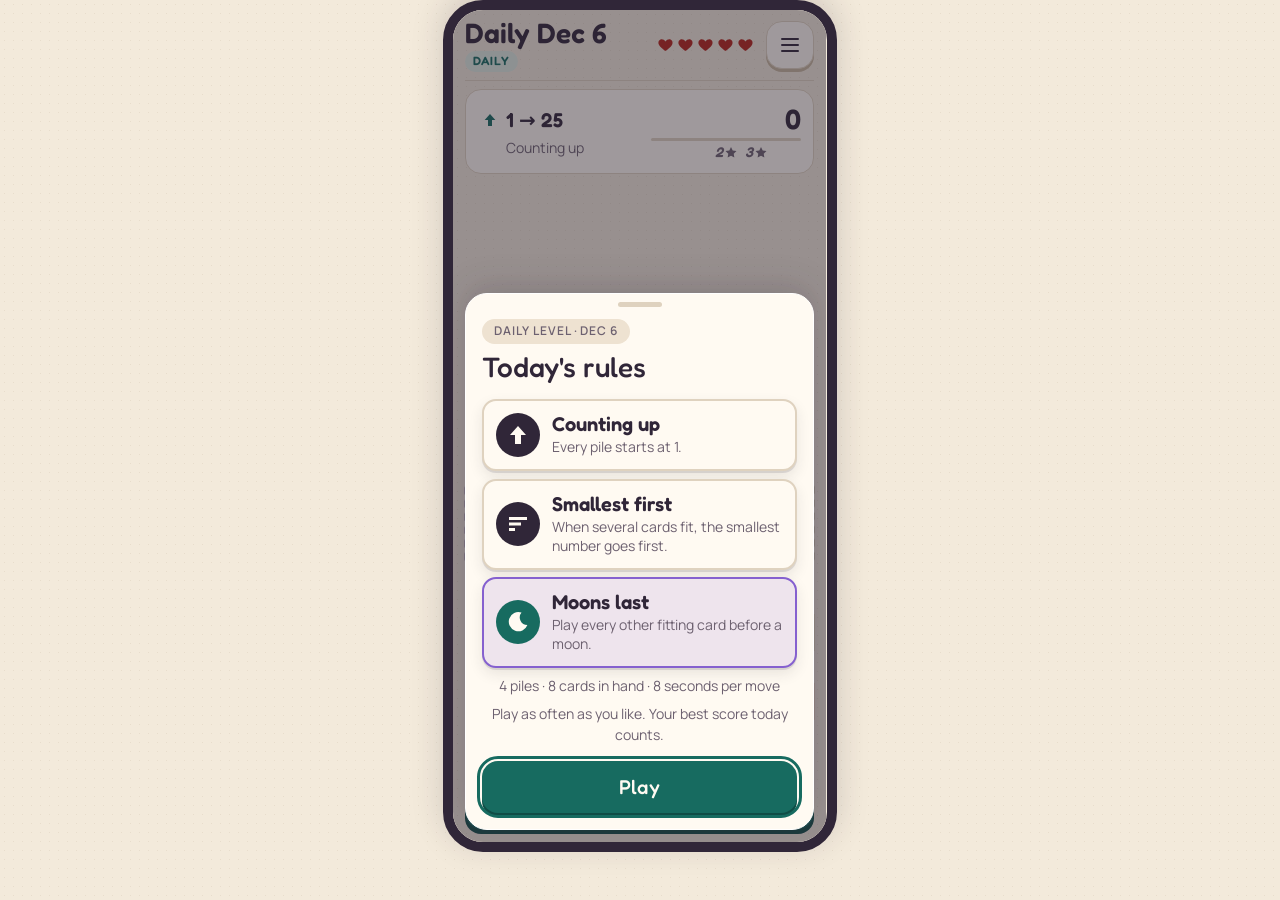
==== commit 1a0e2192: "Web daily: centred phone frame Co-Authored-By: Claude Opus 5.5 <noreply@anthropic.com> Claude-Sessio" ====
--- a/play/index.html
+++ b/play/index.html
@@ -13,8 +13,8 @@
     <meta property="og:title" content="Tricky Piles · Daily puzzle" />
     <meta property="og:description" content="Play today’s Tricky Piles daily puzzle in your browser: build every pile in order, beat the move clock and climb today’s web board. Free, no sign-up." />
     <meta property="og:image" content="https://trickypiles.com/feature.png" />
-    <script type="module" crossorigin src="/play/assets/index-BmQU3caN.js"></script>
-    <link rel="stylesheet" crossorigin href="/play/assets/index-8bQY0vYV.css">
+    <script type="module" crossorigin src="/play/assets/index-DWbXoahS.js"></script>
+    <link rel="stylesheet" crossorigin href="/play/assets/index-D8hdtHWg.css">
   </head>
   <body>
     <div id="app"></div>
--- a/play/assets/index-D8hdtHWg.css
+++ b/play/assets/index-D8hdtHWg.css
@@ -0,0 +1 @@
+@font-face{font-family:Fredoka;font-style:normal;font-display:swap;font-weight:500;src:url(/play/assets/fredoka-hebrew-500-normal-DdMTjgiE.woff2)format("woff2"),url(/play/assets/fredoka-hebrew-500-normal-BtShCMVp.woff)format("woff");unicode-range:U+307-308,U+590-5FF,U+200C-2010,U+20AA,U+25CC,U+FB1D-FB4F}@font-face{font-family:Fredoka;font-style:normal;font-display:swap;font-weight:500;src:url([data-uri])format("woff2"),url([data-uri])format("woff");unicode-range:U+100-2BA,U+2BD-2C5,U+2C7-2CC,U+2CE-2D7,U+2DD-2FF,U+304,U+308,U+329,U+1D00-1DBF,U+1E00-1E9F,U+1EF2-1EFF,U+2020,U+20A0-20AB,U+20AD-20C0,U+2113,U+2C60-2C7F,U+A720-A7FF}@font-face{font-family:Fredoka;font-style:normal;font-display:swap;font-weight:500;src:url(/play/assets/fredoka-latin-500-normal-B0JifZgm.woff2)format("woff2"),url(/play/assets/fredoka-latin-500-normal-BL692wg7.woff)format("woff");unicode-range:U+??,U+131,U+152-153,U+2BB-2BC,U+2C6,U+2DA,U+2DC,U+304,U+308,U+329,U+2000-206F,U+20AC,U+2122,U+2191,U+2193,U+2212,U+2215,U+FEFF,U+FFFD}@font-face{font-family:Fredoka;font-style:normal;font-display:swap;font-weight:600;src:url(/play/assets/fredoka-hebrew-600-normal-CTBxhdlE.woff2)format("woff2"),url(/play/assets/fredoka-hebrew-600-normal-BiVDObXj.woff)format("woff");unicode-range:U+307-308,U+590-5FF,U+200C-2010,U+20AA,U+25CC,U+FB1D-FB4F}@font-face{font-family:Fredoka;font-style:normal;font-display:swap;font-weight:600;src:url([data-uri])format("woff2"),url([data-uri])format("woff");unicode-range:U+100-2BA,U+2BD-2C5,U+2C7-2CC,U+2CE-2D7,U+2DD-2FF,U+304,U+308,U+329,U+1D00-1DBF,U+1E00-1E9F,U+1EF2-1EFF,U+2020,U+20A0-20AB,U+20AD-20C0,U+2113,U+2C60-2C7F,U+A720-A7FF}@font-face{font-family:Fredoka;font-style:normal;font-display:swap;font-weight:600;src:url(/play/assets/fredoka-latin-600-normal-C4zohCW5.woff2)format("woff2"),url(/play/assets/fredoka-latin-600-normal-CcrEjrB4.woff)format("woff");unicode-range:U+??,U+131,U+152-153,U+2BB-2BC,U+2C6,U+2DA,U+2DC,U+304,U+308,U+329,U+2000-206F,U+20AC,U+2122,U+2191,U+2193,U+2212,U+2215,U+FEFF,U+FFFD}@font-face{font-family:Manrope;font-style:normal;font-display:swap;font-weight:400;src:url([data-uri])format("woff2"),url([data-uri])format("woff");unicode-range:U+460-52F,U+1C80-1C8A,U+20B4,U+2DE0-2DFF,U+A640-A69F,U+FE2E-FE2F}@font-face{font-family:Manrope;font-style:normal;font-display:swap;font-weight:400;src:url(/play/assets/manrope-cyrillic-400-normal-BMzJvInZ.woff2)format("woff2"),url(/play/assets/manrope-cyrillic-400-normal-Dvx59UGC.woff)format("woff");unicode-range:U+301,U+400-45F,U+490-491,U+4B0-4B1,U+2116}@font-face{font-family:Manrope;font-style:normal;font-display:swap;font-weight:400;src:url(/play/assets/manrope-greek-400-normal-CM4qok81.woff2)format("woff2"),url(/play/assets/manrope-greek-400-normal-DuX9RsAR.woff)format("woff");unicode-range:U+370-377,U+37A-37F,U+384-38A,U+38C,U+38E-3A1,U+3A3-3FF}@font-face{font-family:Manrope;font-style:normal;font-display:swap;font-weight:400;src:url(/play/assets/manrope-vietnamese-400-normal-DHb3EETF.woff2)format("woff2"),url(/play/assets/manrope-vietnamese-400-normal-D7E_mLGF.woff)format("woff");unicode-range:U+102-103,U+110-111,U+128-129,U+168-169,U+1A0-1A1,U+1AF-1B0,U+300-301,U+303-304,U+308-309,U+323,U+329,U+1EA0-1EF9,U+20AB}@font-face{font-family:Manrope;font-style:normal;font-display:swap;font-weight:400;src:url(/play/assets/manrope-latin-ext-400-normal-CMDvPJRp.woff2)format("woff2"),url(/play/assets/manrope-latin-ext-400-normal-C-X6QNXX.woff)format("woff");unicode-range:U+100-2BA,U+2BD-2C5,U+2C7-2CC,U+2CE-2D7,U+2DD-2FF,U+304,U+308,U+329,U+1D00-1DBF,U+1E00-1E9F,U+1EF2-1EFF,U+2020,U+20A0-20AB,U+20AD-20C0,U+2113,U+2C60-2C7F,U+A720-A7FF}@font-face{font-family:Manrope;font-style:normal;font-display:swap;font-weight:400;src:url(/play/assets/manrope-latin-400-normal-PaqtzbVb.woff2)format("woff2"),url(/play/assets/manrope-latin-400-normal-8tf8FM3T.woff)format("woff");unicode-range:U+??,U+131,U+152-153,U+2BB-2BC,U+2C6,U+2DA,U+2DC,U+304,U+308,U+329,U+2000-206F,U+20AC,U+2122,U+2191,U+2193,U+2212,U+2215,U+FEFF,U+FFFD}@font-face{font-family:Manrope;font-style:normal;font-display:swap;font-weight:600;src:url([data-uri])format("woff2"),url([data-uri])format("woff");unicode-range:U+460-52F,U+1C80-1C8A,U+20B4,U+2DE0-2DFF,U+A640-A69F,U+FE2E-FE2F}@font-face{font-family:Manrope;font-style:normal;font-display:swap;font-weight:600;src:url(/play/assets/manrope-cyrillic-600-normal-DvRl3Mj-.woff2)format("woff2"),url(/play/assets/manrope-cyrillic-600-normal-It4mZcQk.woff)format("woff");unicode-range:U+301,U+400-45F,U+490-491,U+4B0-4B1,U+2116}@font-face{font-family:Manrope;font-style:normal;font-display:swap;font-weight:600;src:url(/play/assets/manrope-greek-600-normal-BoRV6lzK.woff2)format("woff2"),url(/play/assets/manrope-greek-600-normal-CF2i9ZRY.woff)format("woff");unicode-range:U+370-377,U+37A-37F,U+384-38A,U+38C,U+38E-3A1,U+3A3-3FF}@font-face{font-family:Manrope;font-style:normal;font-display:swap;font-weight:600;src:url(/play/assets/manrope-vietnamese-600-normal-C1J5PCl_.woff2)format("woff2"),url(/play/assets/manrope-vietnamese-600-normal-lA7a_7Ok.woff)format("woff");unicode-range:U+102-103,U+110-111,U+128-129,U+168-169,U+1A0-1A1,U+1AF-1B0,U+300-301,U+303-304,U+308-309,U+323,U+329,U+1EA0-1EF9,U+20AB}@font-face{font-family:Manrope;font-style:normal;font-display:swap;font-weight:600;src:url(/play/assets/manrope-latin-ext-600-normal-_gBojHdJ.woff2)format("woff2"),url(/play/assets/manrope-latin-ext-600-normal-u5Pl7hTU.woff)format("woff");unicode-range:U+100-2BA,U+2BD-2C5,U+2C7-2CC,U+2CE-2D7,U+2DD-2FF,U+304,U+308,U+329,U+1D00-1DBF,U+1E00-1E9F,U+1EF2-1EFF,U+2020,U+20A0-20AB,U+20AD-20C0,U+2113,U+2C60-2C7F,U+A720-A7FF}@font-face{font-family:Manrope;font-style:normal;font-display:swap;font-weight:600;src:url(/play/assets/manrope-latin-600-normal-4f0koTD-.woff2)format("woff2"),url(/play/assets/manrope-latin-600-normal-BqgrALkZ.woff)format("woff");unicode-range:U+??,U+131,U+152-153,U+2BB-2BC,U+2C6,U+2DA,U+2DC,U+304,U+308,U+329,U+2000-206F,U+20AC,U+2122,U+2191,U+2193,U+2212,U+2215,U+FEFF,U+FFFD}:root{--c0:#8560cf;--c1:#218c88;--c2:#e57839;--c3:#c6a328;--c4:#b54882;--c0-face:#b9a2ed;--c1-face:#72cfc3;--c2-face:#f6b27f;--c3-face:#f2d961;--c4-face:#df93bb;--c0-ink:#30145f;--c1-ink:#073f3a;--c2-ink:#672509;--c3-ink:#514005;--c4-ink:#5a143c;--face-fill:var(--c0);--face-surface:var(--c0-face);--pile-progress:0;--bg:#f3eadb;--surface:#fffaf2;--surface-2:#eee2d1;--ink:#302638;--ink-deep:#17111d;--ink-soft:#6d6170;--line:#dfd2bf;--line-deep:#c7b69d;--brand:#176b60;--brand-deep:#104d46;--brand-soft:#deebe1;--accent:#176b60;--error:#b42318;--error-soft:#fde8e6;--ok:#2f7d4f;--ok-glow:#2f7d4f29;--ice:#d6efff;--sticker:#fff;--focus:#176b60;--scrim:#2b243373;--hole-scrim:#080a0ebd;--font-display:"Fredoka", system-ui, sans-serif;--font-body:"Manrope", system-ui, sans-serif;--t-xs:.75rem;--t-s:.875rem;--t-m:1rem;--t-ml:1.125rem;--t-l:1.25rem;--t-xl:1.75rem;--t-xxl:2.5rem;--t-hero:3.625rem;--s-1:4px;--s-2:8px;--s-3:12px;--s-4:16px;--s-5:24px;--s-6:32px;--r-s:10px;--r-m:14px;--r-l:22px;--r-control:16px;--r-pill:999px;--shadow-card:0 2px 0 #2b24331f, 0 6px 14px #2b24331a;--shadow-sheet:0 -8px 32px #2b24332e;--shadow-press:0 4px 0 var(--brand-deep);--shadow-soft:0 3px 0 #3026380f;--dur-fast:.12s;--dur:.22s;--dur-slow:.4s;--dur-count:.65s;--dur-step:80ms;--ease-out:cubic-bezier(.2, .8, .2, 1);--ease-spring:cubic-bezier(.34, 1.56, .64, 1);--z-board:30;--z-home:35;--z-sheet:40;--z-spot:45;--z-toast:50;--icon-arrow:url("data:image/svg+xml,%3Csvg xmlns='http://www.w3.org/2000/svg' viewBox='0 0 24 24'%3E%3Cpath d='M12 3 20 12h-5v9H9v-9H4z'/%3E%3C/svg%3E");--icon-star:url("data:image/svg+xml,%3Csvg xmlns='http://www.w3.org/2000/svg' viewBox='0 0 20 20'%3E%3Cpath d='M10 1.6l2.6 5.4 5.9.8-4.3 4.1 1 5.9L10 15l-5.2 2.8 1-5.9L1.5 7.8l5.9-.8z'/%3E%3C/svg%3E");--icon-check:url("data:image/svg+xml,%3Csvg xmlns='http://www.w3.org/2000/svg' viewBox='0 0 24 24'%3E%3Cpath d='M9.2 18.6 3.4 12.8l2.3-2.3 3.5 3.5 9.1-9.1 2.3 2.3z'/%3E%3C/svg%3E");--icon-heart:url("data:image/svg+xml,%3Csvg xmlns='http://www.w3.org/2000/svg' viewBox='0 0 24 24'%3E%3Cpath d='M12 21s-7.8-4.8-9.6-9.5C1.1 8.1 3.2 4.5 6.8 4.5c2.1 0 3.6 1.1 5.2 3.1 1.6-2 3.1-3.1 5.2-3.1 3.6 0 5.7 3.6 4.4 7C19.8 16.2 12 21 12 21z'/%3E%3C/svg%3E");--icon-refresh:url("data:image/svg+xml,%3Csvg xmlns='http://www.w3.org/2000/svg' viewBox='0 0 24 24'%3E%3Cpath d='M20 11a8 8 0 0 0-14.3-4.9L4 4.5V10h5.5L7.4 7.9A5.5 5.5 0 0 1 17.4 11zM4 13a8 8 0 0 0 14.3 4.9l1.7 1.6V14h-5.5l2.1 2.1A5.5 5.5 0 0 1 6.6 13z'/%3E%3C/svg%3E");--icon-info:url("data:image/svg+xml,%3Csvg xmlns='http://www.w3.org/2000/svg' viewBox='0 0 24 24'%3E%3Cpath d='M12 2a10 10 0 1 0 0 20 10 10 0 0 0 0-20zm-1.2 5h2.4v2.4h-2.4zm0 4h2.4v6h-2.4z'/%3E%3C/svg%3E");--icon-alert:url("data:image/svg+xml,%3Csvg xmlns='http://www.w3.org/2000/svg' viewBox='0 0 24 24'%3E%3Cpath d='M12 2a10 10 0 1 0 0 20 10 10 0 0 0 0-20zm-1.2 5h2.4v7h-2.4zm0 8.6h2.4V18h-2.4z'/%3E%3C/svg%3E");--icon-bulb:url("data:image/svg+xml,%3Csvg xmlns='http://www.w3.org/2000/svg' viewBox='0 0 24 24'%3E%3Cpath d='M12 2a7 7 0 0 0-4 12.7V17h8v-2.3A7 7 0 0 0 12 2zM9 19h6v1.5a1.5 1.5 0 0 1-1.5 1.5h-3A1.5 1.5 0 0 1 9 20.5z'/%3E%3C/svg%3E");--icon-gear:url("data:image/svg+xml,%3Csvg xmlns='http://www.w3.org/2000/svg' viewBox='0 0 24 24'%3E%3Cpath d='M19.1 12.9a7 7 0 0 0 0-1.9l2-1.6a.5.5 0 0 0 .1-.6l-1.9-3.3a.5.5 0 0 0-.6-.2l-2.4 1a7 7 0 0 0-1.6-.9L14.3 3a.5.5 0 0 0-.5-.4h-3.8a.5.5 0 0 0-.5.4l-.4 2.5a7 7 0 0 0-1.6.9l-2.4-1a.5.5 0 0 0-.6.2L2.7 8.8a.5.5 0 0 0 .1.6l2 1.6a7 7 0 0 0 0 1.9l-2 1.6a.5.5 0 0 0-.1.6l1.9 3.3c.1.2.4.3.6.2l2.4-1c.5.4 1 .7 1.6.9l.4 2.5c0 .2.2.4.5.4h3.8c.2 0 .4-.2.5-.4l.4-2.5c.6-.2 1.1-.5 1.6-.9l2.4 1c.2.1.5 0 .6-.2l1.9-3.3a.5.5 0 0 0-.1-.6zM12 15.6a3.6 3.6 0 1 1 0-7.2 3.6 3.6 0 0 1 0 7.2z'/%3E%3C/svg%3E");--icon-help:url("data:image/svg+xml,%3Csvg xmlns='http://www.w3.org/2000/svg' viewBox='0 0 24 24'%3E%3Cpath d='M12 2a10 10 0 1 0 0 20 10 10 0 0 0 0-20zm1.2 16h-2.4v-2.4h2.4zm2.2-7.4-1.1 1.1c-.9.9-1.2 1.5-1.2 2.9h-2.2v-.6c0-1.2.4-2.2 1.3-3l1.4-1.4c.4-.4.6-.9.6-1.4 0-1-.8-1.8-1.8-1.8s-1.8.8-1.8 1.8H8.4a3.6 3.6 0 1 1 7.2 0c0 .9-.4 1.7-1 2.4z'/%3E%3C/svg%3E");--icon-sun:url("data:image/svg+xml,%3Csvg xmlns='http://www.w3.org/2000/svg' viewBox='0 0 24 24'%3E%3Cpath d='M12 7a5 5 0 1 0 0 10 5 5 0 0 0 0-10zM11 1h2v3h-2zm0 19h2v3h-2zM1 11h3v2H1zm19 0h3v2h-3zM4.2 5.6l1.4-1.4 2.1 2.1-1.4 1.4zm12.1 12.1 1.4-1.4 2.1 2.1-1.4 1.4zM4.2 18.4l2.1-2.1 1.4 1.4-2.1 2.1zm12.1-12.1 2.1-2.1 1.4 1.4-2.1 2.1z'/%3E%3C/svg%3E");--icon-moon:url("data:image/svg+xml,%3Csvg xmlns='http://www.w3.org/2000/svg' viewBox='0 0 24 24'%3E%3Cpath d='M15.5 2.6A9.6 9.6 0 1 0 21.4 15 7.6 7.6 0 0 1 15.5 2.6z'/%3E%3C/svg%3E");--icon-lock:url("data:image/svg+xml,%3Csvg xmlns='http://www.w3.org/2000/svg' viewBox='0 0 24 24'%3E%3Cpath d='M7 10V7a5 5 0 0 1 10 0v3h1.5c.8 0 1.5.7 1.5 1.5v9c0 .8-.7 1.5-1.5 1.5h-13C4.7 22 4 21.3 4 20.5v-9c0-.8.7-1.5 1.5-1.5zm2.4 0h5.2V7a2.6 2.6 0 0 0-5.2 0z'/%3E%3C/svg%3E");--icon-ice:url("data:image/svg+xml,%3Csvg xmlns='http://www.w3.org/2000/svg' viewBox='0 0 24 24'%3E%3Cpath d='M10.8 1.5h2.4v21h-2.4zM2.4 6.4l1.2-2.1 18 10.4-1.2 2.1zm0 11.2 18-10.4 1.2 2.1-18 10.4z'/%3E%3C/svg%3E");--icon-double:url("data:image/svg+xml,%3Csvg xmlns='http://www.w3.org/2000/svg' viewBox='0 0 24 24'%3E%3Cpath d='M9 2h10a2 2 0 0 1 2 2v12a2 2 0 0 1-2 2H9a2 2 0 0 1-2-2V4a2 2 0 0 1 2-2zM3 6h2v12a2 2 0 0 0 2 2h11v2H6a3 3 0 0 1-3-3z'/%3E%3C/svg%3E");--icon-clock:url("data:image/svg+xml,%3Csvg xmlns='http://www.w3.org/2000/svg' viewBox='0 0 24 24'%3E%3Cpath fill-rule='evenodd' d='M12 2a10 10 0 1 1 0 20 10 10 0 0 1 0-20zm0 2.4a7.6 7.6 0 1 0 0 15.2 7.6 7.6 0 0 0 0-15.2zM11 7h2.2v4.4l3.3 1.9-1.1 1.9-4.4-2.6z'/%3E%3C/svg%3E");--icon-order:url("data:image/svg+xml,%3Csvg xmlns='http://www.w3.org/2000/svg' viewBox='0 0 24 24'%3E%3Cpath d='M3 5h18v3H3zm0 5.5h12v3H3zM3 16h6v3H3z'/%3E%3C/svg%3E");--icon-grid:url("data:image/svg+xml,%3Csvg xmlns='http://www.w3.org/2000/svg' viewBox='0 0 24 24'%3E%3Cpath d='M3 3h7v7H3zm11 0h7v7h-7zM3 14h7v7H3zm11 0h7v7h-7z'/%3E%3C/svg%3E");--icon-close:url("data:image/svg+xml,%3Csvg xmlns='http://www.w3.org/2000/svg' viewBox='0 0 24 24'%3E%3Cpath d='m6.3 4.5 5.7 5.7 5.7-5.7 1.8 1.8-5.7 5.7 5.7 5.7-1.8 1.8-5.7-5.7-5.7 5.7-1.8-1.8 5.7-5.7-5.7-5.7z'/%3E%3C/svg%3E");--icon-back:url("data:image/svg+xml,%3Csvg xmlns='http://www.w3.org/2000/svg' viewBox='0 0 24 24'%3E%3Cpath d='m14.8 4.8-7.2 7.2 7.2 7.2 1.8-1.8-5.4-5.4 5.4-5.4z'/%3E%3C/svg%3E");--icon-podium:url("data:image/svg+xml,%3Csvg xmlns='http://www.w3.org/2000/svg' viewBox='0 0 24 24'%3E%3Cpath d='M9 4h6v17H9zM2 11h5v10H2zm15-3h5v13h-5z'/%3E%3C/svg%3E");--map-route:url("data:image/svg+xml,%3Csvg xmlns='http://www.w3.org/2000/svg' viewBox='0 0 360 360'%3E%3Cpath d='M52-15C-24 70 332 35 308 126S6 170 44 260s286 14 259 115' fill='none' stroke='%23176b60' stroke-opacity='.1' stroke-width='2' stroke-dasharray='4 9'/%3E%3Cg fill='%23176b60' fill-opacity='.08'%3E%3Ccircle cx='142' cy='56' r='5'/%3E%3Ccircle cx='260' cy='168' r='5'/%3E%3Ccircle cx='84' cy='229' r='5'/%3E%3C/g%3E%3C/svg%3E");--map-route-cue:url("data:image/svg+xml,%3Csvg xmlns='http://www.w3.org/2000/svg' viewBox='0 0 360 360'%3E%3Cpath d='M52-15C-24 70 332 35 308 126S6 170 44 260s286 14 259 115' fill='none' stroke='%23176b60' stroke-opacity='.65' stroke-width='3' stroke-dasharray='4 9'/%3E%3C/svg%3E");--map-card-art:url("data:image/svg+xml,%3Csvg xmlns='http://www.w3.org/2000/svg' viewBox='0 0 440 440'%3E%3Cg fill='none' stroke-width='1.5' opacity='.09'%3E%3Cg stroke='%233a1d8f' transform='translate(38 65) rotate(-18)'%3E%3Crect width='38' height='50' rx='7'/%3E%3Ccircle cx='19' cy='25' r='7'/%3E%3C/g%3E%3Cg stroke='%23064a4a' transform='translate(350 205) rotate(15)'%3E%3Crect width='38' height='50' rx='7'/%3E%3Cpath d='M12 18h14v14H12z'/%3E%3C/g%3E%3Cg stroke='%239a3412' transform='translate(88 340) rotate(-9)'%3E%3Crect width='38' height='50' rx='7'/%3E%3Cpath d='m19 17 9 16H10z'/%3E%3C/g%3E%3C/g%3E%3C/svg%3E");--inset-top:var(--safe-area-inset-top,env(safe-area-inset-top,0px));--inset-bottom:var(--safe-area-inset-bottom,env(safe-area-inset-bottom,0px));--inset-left:var(--safe-area-inset-left,env(safe-area-inset-left,0px));--inset-right:var(--safe-area-inset-right,env(safe-area-inset-right,0px))}:root[data-motion=reduce]{--dur-fast:0s;--dur:0s;--dur-slow:0s;--dur-count:0s;--dur-step:0s}:root{--lightningcss-light:initial;--lightningcss-dark: ;color-scheme:light}*,:before,:after{box-sizing:border-box}html,body{height:100%;margin:0}body{background-color:var(--bg);background-image:radial-gradient(color-mix(in srgb, var(--line-deep) 24%, transparent) .7px, transparent .9px);color:var(--ink);font-family:var(--font-body);-webkit-tap-highlight-color:transparent;overscroll-behavior:none;user-select:none;background-size:9px 9px;line-height:1.4}.num,.ptop,.lvl b,.stats b,h2,h3{font-family:var(--font-display)}#app{gap:var(--s-2);max-width:560px;min-height:100dvh;padding:calc(var(--s-2) + var(--inset-top)) calc(var(--s-3) + var(--inset-right)) calc(var(--s-3) + var(--inset-bottom)) calc(var(--s-3) + var(--inset-left));flex-direction:column;margin-inline:auto;display:flex}@media (width>=560px) and (orientation:landscape){#app{column-gap:var(--s-5);grid-template:"bar bar""piles status"minmax(64px,1fr)"hand message"minmax(0,1fr)"hand timer""hand next"/minmax(0,1fr) clamp(152px,25vw,224px);max-width:960px;height:100dvh;min-height:0;display:grid}.bar{grid-area:bar}.status{grid-area:status}.msg{grid-area:message}#app .piles{grid-area:piles;align-self:end}#app .hand{grid-area:hand;align-self:start;margin-top:0}.timer{grid-area:timer}.nextbtn{grid-area:next}}@media (width>=560px) and (orientation:landscape) and (height<=400px){#app{column-gap:var(--s-3);row-gap:var(--s-1)}}@media (width>=560px) and (orientation:landscape) and (height>=501px){#app{height:480px;margin-block:calc(50dvh - 240px)}}button{font:inherit;color:inherit;touch-action:manipulation}:focus-visible{outline:3px solid var(--focus);outline-offset:2px}.sr-only{clip-path:inset(50%);white-space:nowrap;width:1px;height:1px;position:absolute;overflow:hidden}html:lang(ko){word-break:keep-all;overflow-wrap:break-word}.bar{align-items:center;gap:var(--s-3);padding-bottom:var(--s-2);border-bottom:1px solid var(--line);display:flex}.lvl{flex-direction:column;flex:1;align-items:flex-start;gap:2px;display:flex}.lvl b{font-size:var(--t-xl);font-weight:600;line-height:1.1}.lvl span{padding:2px var(--s-2);border-radius:var(--r-pill);background:var(--brand-soft);color:var(--brand);font-family:var(--font-display);font-size:var(--t-xs);letter-spacing:.06em;text-transform:uppercase;font-weight:600}.lives{flex:none;gap:2px;display:flex}.lives i{background:var(--error);width:18px;height:17px;-webkit-mask:var(--icon-heart) center / contain no-repeat;mask:var(--icon-heart) center / contain no-repeat;filter:drop-shadow(0 1px 0 var(--sticker))}@media (width<=360px){.bar{gap:var(--s-2)}.lives i{width:15px;height:14px}}.lives i.off{background:var(--line-deep);opacity:.6}.lives i.break{animation:heartbreak var(--dur-slow) var(--ease-out)}@keyframes heartbreak{0%{background:var(--error);opacity:1;rotate:-12deg;scale:1.35}60%{rotate:8deg;scale:.8}}.lives i.refill{animation:heartrefill var(--dur-slow) var(--ease-out)}@keyframes heartrefill{0%{opacity:0;scale:.4}60%{opacity:1;scale:1.25}}.lives .zen{color:var(--ink-soft);font-size:var(--t-xs);font-weight:600}.iconbtn{border:1px solid var(--line);border-radius:var(--r-control);background:var(--surface);width:48px;height:48px;box-shadow:0 3px 0 var(--line-deep);flex:none;place-items:center;display:grid}.burger,.burger:before,.burger:after{border-radius:var(--r-pill);background:var(--ink);content:"";width:18px;height:2.5px;display:block}.burger{position:relative}.burger:before{position:absolute;top:-6px}.burger:after{position:absolute;top:6px}.status{justify-content:space-between;align-items:center;gap:var(--s-3);padding:var(--s-3);border:1px solid var(--line);border-radius:var(--r-control);background:var(--surface);display:flex;position:relative}.dir{align-items:center;gap:var(--s-1);padding:var(--s-1) var(--s-2) var(--s-1) 0;border-radius:var(--r-s);background:0 0;flex-wrap:wrap;display:inline-flex}.dir:before{background:var(--brand);width:24px;height:24px;-webkit-mask:var(--icon-arrow) center / 16px no-repeat;mask:var(--icon-arrow) center / 16px no-repeat;content:""}.dir[data-dir=desc]:before{rotate:180deg}.dir b{font-family:var(--font-display);font-size:var(--t-l);font-weight:600}.dir span{color:var(--ink-soft);font-size:var(--t-s);flex-basis:100%;padding-left:28px}.prog{min-width:150px;margin-bottom:var(--s-4);padding-bottom:var(--s-2);color:var(--ink);font-family:var(--font-display);font-size:var(--t-xl);font-variant-numeric:tabular-nums;text-align:right;font-weight:600;line-height:1;position:relative}.status .gain{right:var(--s-3);top:var(--s-1);color:var(--ok);font-family:var(--font-display);font-size:var(--t-xs);pointer-events:none;animation:gain-float var(--dur-slow) var(--ease-out) forwards;font-weight:600;position:absolute}.pile-gain{z-index:var(--z-home);padding:var(--s-1) var(--s-2);border-radius:var(--r-s);background:var(--ink);color:var(--surface);font:600 var(--t-s) var(--font-display);pointer-events:none;position:fixed;transform:translate(-50%)}@keyframes gain-float{0%{opacity:1;transform:translateY(0)}to{opacity:0;transform:translateY(calc(var(--s-1) * -1))}}.prog:after{border-radius:var(--r-pill);background:var(--line);content:"";height:3px;position:absolute;bottom:0;left:0;right:0}.score-value{font:inherit}.score-progress{z-index:1;border-radius:var(--r-pill);background:var(--brand);height:3px;transform:scaleX(var(--p,0));transform-origin:0;transition:transform var(--dur) var(--ease-out);position:absolute;inset:auto 0 0}.star-mark{bottom:0;left:calc(var(--at) * 100%);color:var(--ink-soft);font-family:var(--font-display);font-size:var(--t-s);transform:translate(-50%, calc(100% + var(--s-1)));transition:color var(--dur) var(--ease-out);align-items:center;gap:2px;font-weight:600;line-height:1;display:flex;position:absolute}.star-mark:before{content:attr(data-n)}.star-mark:after{content:"";width:13px;height:13px;-webkit-mask:var(--icon-star) center / contain no-repeat;mask:var(--icon-star) center / contain no-repeat;background:currentColor}.star-mark.lit{color:var(--brand)}.prog.no-stars .star-mark{display:none}.status .life-cost{right:calc(var(--s-3) + 150px + var(--s-2));top:calc(var(--s-3) + var(--s-1));color:var(--error);font-family:var(--font-display);font-size:var(--t-s);pointer-events:none;animation:life-cost-float var(--dur-slow) var(--ease-out) forwards;font-weight:600;position:absolute}.status .life-cost.still{animation:none}@keyframes life-cost-float{0%{opacity:0;transform:translateY(calc(var(--s-2) * -1))}to{opacity:1;transform:translateY(0)}}.msg{align-items:flex-start;gap:var(--s-2);min-height:2.9em;padding:var(--s-2) var(--s-3);border-radius:var(--r-s);color:var(--ink-soft);font-size:var(--t-s);background:0 0;line-height:1.35;display:flex}.msg:before{background:var(--ink-soft);width:18px;height:18px;-webkit-mask:var(--icon-info) center / contain no-repeat;mask:var(--icon-info) center / contain no-repeat;content:"";flex:none;margin-top:1px}.msg.coach{background:color-mix(in srgb, var(--c3) 35%, var(--surface));color:var(--ink);font-weight:600}.msg.coach:before{background:var(--c3-ink);-webkit-mask-image:var(--icon-bulb);mask-image:var(--icon-bulb)}.msg.error{background:var(--error-soft);color:var(--error);font-weight:600}.msg.error:before{background:var(--error);-webkit-mask-image:var(--icon-alert);mask-image:var(--icon-alert)}.timer{align-items:center;gap:var(--s-2);display:flex}.timer .track{border-radius:var(--r-pill);background:var(--line);height:6px;box-shadow:inset 0 1px 0 var(--line-deep);flex:1;overflow:hidden}.timer i{border-radius:var(--r-pill);background:var(--c1);height:100%;display:block}.timer b{min-width:2.6ch;font-family:var(--font-display);font-size:var(--t-ml);color:var(--brand);text-align:right;font-weight:600}.timer.low i{background:var(--error)}.timer.low b{color:var(--error);animation:pulse var(--dur-slow) var(--ease-out) infinite alternate}@keyframes pulse{to{scale:1.25}}.timer.off{visibility:hidden}.nextbtn{justify-content:center;align-items:center;gap:var(--s-2);border:1px solid var(--brand-deep);border-radius:var(--r-control);background:var(--brand);min-height:56px;color:var(--surface);box-shadow:var(--shadow-press), inset 0 1px 0 color-mix(in srgb, var(--sticker) 20%, transparent);font-family:var(--font-display);font-size:var(--t-l);transition:transform var(--dur-fast) var(--ease-out), box-shadow var(--dur-fast) var(--ease-out);font-weight:600;display:inline-flex}.nextbtn:active{box-shadow:0 1px 0 var(--brand-deep);transform:translateY(3px)}.nextbtn .icon{width:22px;height:22px;-webkit-mask:var(--icon-refresh) center / contain no-repeat;mask:var(--icon-refresh) center / contain no-repeat;background:currentColor}.lowtime:after{z-index:var(--z-board);box-shadow:inset 0 0 48px color-mix(in srgb, var(--error) 45%, transparent);pointer-events:none;content:"";animation:edge var(--dur-slow) var(--ease-out) infinite alternate;position:fixed;inset:0}@keyframes edge{0%{opacity:.5}}.dir.flip{animation:dir-flip var(--dur-slow) var(--ease-out) 3;box-shadow:inset 0 0 0 2px var(--accent)}@keyframes dir-flip{50%{background:var(--ice);transform:scale(1.18)}}@media (width>=560px) and (orientation:landscape){.bar{padding-bottom:var(--s-2);border-bottom:1px solid var(--line)}.lvl{align-items:center;gap:var(--s-3);flex-direction:row;min-width:0}.status{align-self:start;align-items:stretch;gap:var(--s-2);flex-direction:column}.dir{justify-content:center;gap:var(--s-1);padding:var(--s-1) var(--s-2);flex-wrap:wrap}.dir span{font-size:var(--t-xs);padding-left:0}.prog{min-width:0;font-size:var(--t-m)}.msg{min-height:0;max-height:100%;padding:var(--s-2);scrollbar-width:thin;align-self:start;overflow:auto}.msg:before{width:14px;height:14px}.nextbtn{min-height:48px;font-size:var(--t-m)}}@media (width>=560px) and (orientation:landscape) and (height<=400px){.bar{padding-bottom:var(--s-1)}.lvl b{font-size:var(--t-l)}.iconbtn{width:48px;height:48px}.dir span{clip-path:inset(50%);white-space:nowrap;width:1px;height:1px;position:absolute;overflow:hidden}.status{padding:var(--s-2)}.msg{font-size:var(--t-xs)}.nextbtn{min-height:48px}}.piles{grid-template-columns:repeat(var(--np,4), minmax(0, 1fr));gap:var(--s-2);width:min(100%, calc(var(--np,4) * 96px + (var(--np,4) - 1) * var(--s-2)));align-self:center;display:grid}.pile{aspect-ratio:3/4;border-radius:var(--r-m);background:var(--face-surface);box-shadow:inset 0 0 0 5px var(--face-fill), 0 3px 0 var(--surface), 0 4px 0 var(--line-deep), 0 6px 0 var(--surface), 0 7px 0 var(--line);border:2px solid;place-items:center;padding:0;display:grid;position:relative;overflow:hidden;container-type:inline-size}.pile .ptop{font-size:var(--t-xl);font-weight:600;position:relative}.pile .ptop.empty{opacity:.26}.pile:has(.ptop.empty){box-shadow:inset 0 0 0 5px color-mix(in srgb, var(--face-fill) 30%, var(--face-surface));border-style:dashed;border-width:1.5px}.pile.done{border-color:var(--ok)}.pile svg,.card svg{fill:currentColor;width:12px;height:12px;position:absolute;top:8px;left:8px}.pile svg.face-watermark,.card svg.face-watermark{width:65%;height:65%;fill:var(--face-fill);opacity:.16;inset:auto -4px 16px auto}.card svg.face-watermark{width:58%;height:75%;bottom:-6px;right:-4px}.pile-count{font-family:var(--font-display);font-size:clamp(7px,11cqi,11px);font-weight:600;position:absolute;bottom:11px}.pile-progress{border-radius:var(--r-pill);background:color-mix(in srgb, var(--face-fill) 25%, var(--face-surface));height:2.5px;position:absolute;bottom:5px;left:7px;right:7px;overflow:hidden}.pile-progress i{width:calc(var(--pile-progress,0) * 100%);opacity:.6;background:currentColor;height:100%;display:block}.chip,.ice{font-family:var(--font-display);font-size:var(--t-xs);font-weight:600;position:absolute;bottom:23px}.pile:has(.chip,.ice) .ptop{transform:translateY(-7px)}.chip{padding:1px var(--s-2);border-radius:var(--r-pill);background:var(--surface-2)}.ice{padding:2px var(--s-2);border-radius:var(--r-s);background:var(--ice);align-items:center;gap:2px;display:flex}.ice svg{position:static}.hand{grid-template-columns:repeat(var(--cols,2), minmax(0, 1fr));gap:var(--s-2);width:min(100%, calc(var(--cols,2) * 132px + (var(--cols,2) - 1) * var(--s-2)));align-self:center;margin-top:auto;display:grid}.card,.slot{aspect-ratio:4/3;border-radius:var(--r-m);min-height:48px;position:relative}.card{border:1px solid color-mix(in srgb, currentColor 35%, var(--face-fill));background:var(--face-surface);box-shadow:inset 0 0 0 5px var(--face-fill), 0 3px 0 color-mix(in srgb, currentColor 25%, var(--face-fill)), var(--shadow-card);transition:transform var(--dur-fast) var(--ease-out);place-items:center;display:grid;overflow:hidden}.card:active{transform:scale(.96)}.card.sel{outline:2.5px solid var(--accent);outline-offset:2px;transform:translateY(-6px)rotate(-2deg)}.card .num{font-size:var(--t-xl);font-weight:600;position:relative}.num.dbl{gap:var(--s-1);align-items:baseline;display:flex}.num.dbl i{font-size:var(--t-xs);-webkit-text-stroke:0;font-style:normal}.slot{border:2px dashed var(--line)}.badge{border:1px solid var(--line);border-radius:var(--r-pill);background:var(--surface);place-items:center;width:20px;height:20px;padding:3px;display:grid;position:absolute;top:4px;right:6px}.badge:before{content:"";background:currentColor;width:100%;height:100%}.badge.star:before{background:var(--c3-ink);-webkit-mask:var(--icon-star) center / contain no-repeat;mask:var(--icon-star) center / contain no-repeat}.badge.moon:before{-webkit-mask:var(--icon-moon) center / contain no-repeat;mask:var(--icon-moon) center / contain no-repeat}.badge.lock:before{-webkit-mask:var(--icon-lock) center / contain no-repeat;mask:var(--icon-lock) center / contain no-repeat}.badge.lock.k0{color:var(--c0-ink)}.badge.lock.k1{color:var(--c1-ink)}.badge.lock.k2{color:var(--c2-ink)}.badge.lock.k3{color:var(--c3-ink)}.badge.lock.k4{color:var(--c4-ink)}.badge.lock.open{opacity:.8;box-shadow:0 0 0 1.5px}.badge.star~.badge.lock,.badge.moon~.badge.lock{top:26px}.c0{--face-fill:var(--c0);--face-surface:var(--c0-face);color:var(--c0-ink)}.c1{--face-fill:var(--c1);--face-surface:var(--c1-face);color:var(--c1-ink)}.c2{--face-fill:var(--c2);--face-surface:var(--c2-face);color:var(--c2-ink)}.c3{--face-fill:var(--c3);--face-surface:var(--c3-face);color:var(--c3-ink)}.c4{--face-fill:var(--c4);--face-surface:var(--c4-face);color:var(--c4-ink)}@container (width<=66px){.pile-count{bottom:8px}.pile .ptop{font-size:var(--t-l)}.pile:has(.chip,.ice) .pile-count,.pile:has(.chip,.ice) .pile-progress{display:none}.chip,.ice{padding:1px var(--s-1);font-size:var(--t-xs);bottom:5px}}.board-canvas{z-index:var(--z-board);pointer-events:none;position:fixed;inset:0}#app.pixi .pile,#app.pixi .card{box-shadow:none;background:0 0;border-color:#0000}.pixi .pile>*,.pixi .card>*{visibility:hidden}.pixi .card:active,.pixi .card.sel{outline:none;transform:none}.pixi .card.sel:focus-visible{outline:3px solid var(--focus)}@media (width<=360px){.piles{gap:var(--s-1)}}@media (orientation:portrait) and (height>=700px){.msg{margin-top:auto}.hand{margin-top:var(--s-4)}}@media (width>=560px) and (orientation:landscape){#app .piles{width:min(100%, calc(var(--np,4) * clamp(44px, (100dvh - var(--inset-top) - var(--inset-bottom) - 96px) * .27, 84px) + (var(--np,4) - 1) * var(--s-2)));justify-self:center}#app .hand{width:min(100%, calc(var(--cols,2) * clamp(64px, (100dvh - var(--inset-top) - var(--inset-bottom) - 96px) * .38, 112px) + (var(--cols,2) - 1) * var(--s-2)));justify-self:center}}.btn,.tip-next{min-height:52px;padding:var(--s-2) var(--s-5);border-radius:var(--r-control);background:var(--brand);color:var(--surface);box-shadow:var(--shadow-press);font-family:var(--font-display);font-size:var(--t-l);letter-spacing:.01em;transition:transform var(--dur-fast) var(--ease-out), box-shadow var(--dur-fast) var(--ease-out);border:1px solid #0000;font-weight:500}.btn:active,.tip-next:active{box-shadow:0 1px 0 var(--brand-deep);transform:translateY(3px)}.btn.ghost{border-color:var(--line);background:color-mix(in srgb, var(--bg) 30%, var(--surface));color:var(--ink);box-shadow:none;font-size:var(--t-m)}.btn.ghost:active{box-shadow:none}.btn.warn{color:var(--error);border-color:var(--error);box-shadow:none}.ov{z-index:var(--z-sheet);padding:calc(var(--s-4) + var(--inset-top)) calc(var(--s-3) + var(--inset-right)) calc(var(--s-3) + var(--inset-bottom)) calc(var(--s-3) + var(--inset-left));background:var(--scrim);animation:fade var(--dur) var(--ease-out);place-items:end center;display:grid;position:fixed;inset:0}.ov[hidden]{display:none}.panel{width:min(100%,460px);max-height:calc(100dvh - var(--s-4) - var(--s-3) - var(--inset-top) - var(--inset-bottom));padding:var(--s-5) var(--s-4) var(--s-4);border:1px solid var(--sticker);border-radius:var(--r-l);background:var(--surface);box-shadow:var(--shadow-sheet);animation:rise var(--dur) var(--ease-spring);position:relative;overflow-y:auto}.panel:before{top:var(--s-2);border-radius:var(--r-pill);background:var(--line);content:"";width:44px;height:5px;position:absolute;left:50%;translate:-50%}.ov:has(.ask-sheet){place-items:center}.panel:has(.ask-sheet){width:min(100%,360px);padding-top:var(--s-2);border-radius:22px;overflow:visible}.panel:has(.ask-sheet):before{display:none}.ask-sheet{gap:var(--s-3);text-align:center;display:grid}.ask-sheet h2,.ask-sheet p{margin:0}.ask-sheet h2{text-wrap:balance}.ask-art{height:64px;margin-top:-56px;margin-bottom:var(--s-4);position:relative}.cfan{width:0;height:78px;position:absolute;top:0;left:50%}.cfan-card{background:var(--face-fill);width:56px;height:75px;box-shadow:0 0 0 1px color-mix(in srgb, currentColor 35%, var(--face-fill)), 0 3px 0 color-mix(in srgb, currentColor 45%, var(--face-fill)), 0 10px 16px -8px color-mix(in srgb, var(--ink) 45%, transparent);font-family:var(--font-display);transform-origin:50% 270%;border-radius:10px;place-items:center;display:grid;position:absolute;top:0;left:-28px}.cfan-card.c0{rotate:-20deg}.cfan-card.c1{rotate:-6.7deg}.cfan-card.c2{rotate:6.7deg}.cfan-card.c3{rotate:20deg}.cfan-face{background:url("data:image/svg+xml,%3Csvg xmlns='http://www.w3.org/2000/svg' width='120' height='120'%3E%3Cfilter id='n'%3E%3CfeTurbulence type='fractalNoise' baseFrequency='1.1' numOctaves='2' stitchTiles='stitch'/%3E%3CfeColorMatrix values='0 0 0 0 .3 0 0 0 0 .22 0 0 0 0 .15 0 0 0 .16 0'/%3E%3C/filter%3E%3Crect width='120' height='120' filter='url(%23n)'/%3E%3C/svg%3E"), linear-gradient(165deg, color-mix(in srgb, var(--surface) 30%, transparent), transparent 45%), var(--face-surface);box-shadow:inset 0 0 0 1px color-mix(in srgb, var(--surface) 75%, transparent);border-radius:6px;position:absolute;inset:4px;overflow:hidden}.cfan-face svg{width:76%;height:76%;fill:var(--face-fill);opacity:.2;position:absolute;bottom:-10%;right:-12%}.cfan-idx{z-index:2;flex-direction:column;align-items:center;gap:1px;font-size:9.5px;font-weight:600;line-height:1;display:flex;position:absolute}.cfan-idx svg{fill:currentColor;width:5.6px;height:5.6px}.cfan-idx.tl{top:6.7px;left:6.7px}.cfan-idx.br{bottom:6.7px;right:6.7px;rotate:180deg}.cfan-card b{z-index:1;font-size:28px;font-weight:600;position:relative}.ask-sticker{z-index:3;padding:2px var(--s-2);border-radius:var(--r-pill);background:var(--c3);color:var(--ink);font-size:var(--t-xs);text-transform:uppercase;font-weight:700;position:absolute;top:-2px;left:calc(50% + 46px);rotate:8deg}@keyframes rise{0%{opacity:0;transform:translateY(24px)}}@keyframes fade{0%{opacity:0}}.sheet h2{margin:var(--s-2) 0 var(--s-4);font-size:var(--t-xl);font-weight:500;line-height:1.1}.sheet h3{margin:var(--s-5) 0 var(--s-1);color:var(--ink-soft);font-size:var(--t-s);letter-spacing:.08em;text-transform:uppercase;font-weight:600}.sheet p{margin:var(--s-2) 0;line-height:1.45;font-size:var(--t-s)}.eyebrow{padding:var(--s-1) var(--s-3);border-radius:var(--r-pill);background:var(--surface-2);color:var(--ink-soft);font-family:var(--font-body);font-size:var(--t-xs);letter-spacing:.08em;text-transform:uppercase;font-weight:600;display:inline-block}.mono{color:var(--ink-soft);font-size:var(--t-xs)}.btns{gap:var(--s-3);margin-top:var(--s-4);flex-direction:column;display:flex}.stats{gap:var(--s-2);margin:var(--s-3) 0;grid-template-columns:repeat(3,1fr);display:grid}.stats>div{padding:var(--s-3) var(--s-1);border-radius:var(--r-s);background:color-mix(in srgb, var(--surface-2) 55%, var(--surface));flex-direction:column;align-items:center;display:flex}.stats b{font-size:var(--t-l);font-weight:600;line-height:1.1}.stats span{color:var(--ink-soft);font-size:var(--t-xs)}.best{font-weight:600}.review-strip{align-items:center;gap:var(--s-1) var(--s-2);padding:var(--s-2) var(--s-2) var(--s-2) var(--s-3);border:1px solid color-mix(in srgb, var(--c3) 45%, transparent);border-radius:var(--r-control);background:color-mix(in srgb, var(--c3-face) 35%, var(--surface));grid-template-columns:auto 1fr auto;display:grid}.review-strip:before{background:var(--c3);width:18px;height:18px;-webkit-mask:var(--icon-star) center/contain no-repeat;mask:var(--icon-star) center/contain no-repeat;content:""}.review-strip p{font-size:var(--t-s);text-align:start;margin:0;font-weight:600}.review-strip-close{width:48px;height:48px;margin:calc(var(--s-2) * -1) calc(var(--s-1) * -1) calc(var(--s-2) * -1) 0;color:var(--ink-soft);cursor:pointer;background:0 0;border:0}.review-strip-close:before{width:14px;height:14px;-webkit-mask:var(--icon-close) center/contain no-repeat;mask:var(--icon-close) center/contain no-repeat;content:"";background:currentColor;margin:auto;display:block}.review-strip .btn{grid-column:1/-1;min-height:48px}.best.new:before{width:1.1em;height:1.1em;margin-right:var(--s-1);vertical-align:-.15em;background:var(--c3-ink);-webkit-mask:var(--icon-star) center / contain no-repeat;mask:var(--icon-star) center / contain no-repeat;content:"";display:inline-block}.errs{gap:var(--s-2);flex-wrap:wrap;display:flex}.errs span{padding:var(--s-1) var(--s-3);border-radius:var(--r-pill);background:var(--error-soft);color:var(--error);font-size:var(--t-s);font-weight:600}.row{justify-content:space-between;align-items:center;gap:var(--s-3);min-height:60px;padding:var(--s-2) 0;border-bottom:1px solid var(--line);display:flex}.row label{flex-direction:column;flex:1;gap:2px;min-width:0;display:flex}.row-title{font-family:var(--font-display);font-size:var(--t-m);font-weight:500}.row small{color:var(--ink-soft);font-size:var(--t-xs);line-height:1.35}.row select{max-width:58%;min-height:48px;padding:0 var(--s-3);border:1px solid var(--line);border-radius:var(--r-s);background:var(--surface);color:var(--ink);font-family:var(--font-display);font-size:var(--t-s);flex:none}.switch{border-radius:var(--r-pill);background:var(--surface);appearance:none;width:52px;height:48px;transition:background var(--dur-fast) var(--ease-out);flex:none;margin:0;position:relative}.switch:before{z-index:1;border-radius:var(--r-pill);background:var(--surface);width:22px;height:22px;box-shadow:var(--shadow-card);content:"";transition:translate var(--dur-fast) var(--ease-spring);position:absolute;top:11px;left:4px}.switch:after{border-radius:var(--r-pill);background:var(--line-deep);content:"";position:absolute;inset:8px 0}.switch:checked:after{background:var(--accent)}.switch:checked:before{translate:22px}.jump{gap:var(--s-2);display:flex}.jump input{width:6em;min-height:48px;padding:0 var(--s-3);border:2px solid var(--line);border-radius:var(--r-pill);background:var(--surface);font-family:var(--font-display);font-size:var(--t-m)}ol.rules{gap:var(--s-3);counter-reset:rule;flex-direction:column;margin:0;padding:0;list-style:none;display:flex}ol.rules li{gap:2px var(--s-3);counter-increment:rule;grid-template-columns:32px 1fr;display:grid}ol.rules li:before{border-radius:var(--r-pill);background:color-mix(in srgb, var(--c0) 30%, var(--surface));width:32px;height:32px;color:var(--c0-ink);font-family:var(--font-display);content:counter(rule);grid-row:span 2;place-items:center;font-weight:600;display:grid}ol.rules li:nth-child(5n+2):before{background:color-mix(in srgb, var(--c1) 30%, var(--surface));color:var(--c1-ink)}ol.rules li:nth-child(5n+3):before{background:color-mix(in srgb, var(--c2) 30%, var(--surface));color:var(--c2-ink)}ol.rules li:nth-child(5n+4):before{background:color-mix(in srgb, var(--c3) 30%, var(--surface));color:var(--c3-ink)}ol.rules li:nth-child(5n+5):before{background:color-mix(in srgb, var(--c4) 30%, var(--surface));color:var(--c4-ink)}ol.rules li b{font-family:var(--font-display);font-weight:600}ol.rules li span{color:var(--ink-soft);font-size:var(--t-s);line-height:1.4}.toast{bottom:calc(var(--s-5) + var(--inset-bottom));z-index:var(--z-toast);padding:var(--s-2) var(--s-4);border:3px solid var(--sticker);border-radius:var(--r-pill);background:var(--ink);color:var(--surface);box-shadow:var(--shadow-card);font-family:var(--font-display);animation:rise var(--dur) var(--ease-spring);font-weight:500;position:fixed;left:50%;translate:-50%}.toast[hidden]{display:none}.starrow{gap:var(--s-2);margin-block:var(--s-1);display:flex}.starrow i{background:var(--line-deep);width:34px;height:34px;-webkit-mask:var(--icon-star) center / contain no-repeat;mask:var(--icon-star) center / contain no-repeat}.starrow i.on{background:var(--c3);filter:drop-shadow(0 2px 0 var(--c3-ink));animation:pop var(--dur-slow) var(--ease-spring) backwards}.starrow i.on:nth-child(2){animation-delay:var(--dur)}.starrow i.on:nth-child(3){animation-delay:calc(var(--dur) * 2)}@keyframes pop{0%{opacity:0;scale:.3}}.starrow.perfect{gap:var(--s-2);width:max-content;padding:var(--s-3);margin-block:var(--s-3);isolation:isolate;position:relative}.starrow.perfect:before{content:"";z-index:-1;border-radius:var(--r-control);background:var(--ink);border:2px solid var(--c3);box-shadow:0 3px 0 var(--ink-deep);position:absolute;inset:0}.starrow.perfect i.on{width:calc(var(--s-6) + var(--s-4));height:calc(var(--s-6) + var(--s-4));background:linear-gradient(115deg, var(--c3) 30%, var(--sticker) 48%, var(--c3) 66%);animation:perfect-star var(--dur-slow) var(--ease-spring) backwards, star-shimmer calc(var(--dur-slow) * 3) var(--ease-out) both;background-size:260% 100%}.starrow.perfect i.on:nth-child(2){animation-delay:var(--dur), calc(var(--dur) * 2)}.starrow.perfect i.on:nth-child(3){animation-delay:calc(var(--dur) * 2), calc(var(--dur) * 3)}@keyframes perfect-star{0%{opacity:0;transform:translateY(-18px)rotate(-24deg)scale(.2)}to{opacity:1;transform:none}}@keyframes star-shimmer{0%{background-position:120% 0}to{background-position:-80% 0}}.result .score{margin-block:var(--s-2);padding:var(--s-3) var(--s-4);border:1px solid var(--line);border-radius:var(--r-control);background:color-mix(in srgb, var(--surface-2) 45%, var(--surface));justify-items:start;display:grid}.result .score span{color:var(--ink-soft);font-size:var(--t-s);letter-spacing:.04em;text-transform:uppercase;font-weight:600}.result .score b{color:var(--ink);font-family:var(--font-display);font-size:var(--t-xxl);font-variant-numeric:tabular-nums;font-weight:600;line-height:1.1}.result .score small{color:var(--ink-soft);font-size:var(--t-s)}.result .score small.new{color:var(--ok);font-weight:600}.result .rank{margin:var(--s-2) 0 var(--s-3);padding:var(--s-3) var(--s-2);border-radius:var(--r-m);background:radial-gradient(ellipse at center, var(--ok-glow), transparent 72%);color:var(--ink);font-family:var(--font-display);font-size:var(--t-l);text-align:center;animation:rank-pop var(--dur-slow) var(--ease-spring) both;font-weight:600;position:relative}.result .rank-pct{margin-inline:var(--s-1);color:var(--ok);font-size:var(--t-xxl);vertical-align:-.08em;font-weight:600;line-height:1;display:inline-block}.result .rank:before,.result .rank:after{background:var(--c3);width:18px;height:18px;-webkit-mask:var(--icon-star) center / contain no-repeat;mask:var(--icon-star) center / contain no-repeat;content:"";animation:rank-spark var(--dur-slow) var(--ease-out) both;animation-delay:var(--dur-fast);position:absolute;top:10%}.result .rank:before{left:8%}.result .rank:after{animation-delay:var(--dur);top:-2%;right:4%}@keyframes rank-pop{0%{opacity:0;scale:.6}}@keyframes rank-spark{0%{opacity:0;rotate:-40deg;scale:.2}}.btn.small{min-height:48px;padding:0 var(--s-4);font-size:var(--t-s);flex:none}.btn:disabled{opacity:.55;box-shadow:none;transform:none}.settings .owned{max-width:48%;color:var(--ok);font-family:var(--font-display);font-size:var(--t-s);text-align:right;text-wrap:balance;flex:none;font-weight:600}.settings .note{color:var(--ink-soft);font-size:var(--t-xs);margin:0}.settings .note:empty{display:none}.btn.link{margin-top:var(--s-3);justify-content:center;align-items:center;text-decoration:none;display:flex}.brief-list{gap:var(--s-2);margin:0;padding:0;list-style:none;display:grid}.brief-card{align-items:center;gap:var(--s-3);padding:var(--s-3);border:2px solid var(--line);border-radius:var(--r-m);background:var(--surface);box-shadow:var(--shadow-card);animation:brief-in var(--dur-slow) var(--ease-spring) both;display:flex}.brief-card:nth-child(2){animation-delay:var(--dur-fast)}.brief-card:nth-child(3){animation-delay:calc(var(--dur-fast) * 2)}.brief-card:nth-child(n+4){animation-delay:calc(var(--dur-fast) * 3)}@keyframes brief-in{0%{opacity:0;transform:translateY(8px)scale(.96)}}.brief-card.special{border-color:var(--c0);background:color-mix(in srgb, var(--c0) 14%, var(--surface))}.brief-card.boss{border-color:var(--error);background:var(--error-soft)}.brief-icon{background:var(--ink);width:44px;height:44px;color:var(--surface);font-family:var(--font-display);font-size:var(--t-m);border-radius:50%;flex:none;place-items:center;font-style:normal;font-weight:600;display:grid}.brief-card.special .brief-icon{background:var(--accent)}.brief-card.boss .brief-icon{background:var(--error)}.brief-icon:not(.i-odd):after{content:"";background:var(--surface);width:24px;height:24px}.i-heart:after{-webkit-mask:var(--icon-heart) center / contain no-repeat;mask:var(--icon-heart) center / contain no-repeat}.i-clock:after{-webkit-mask:var(--icon-clock) center / contain no-repeat;mask:var(--icon-clock) center / contain no-repeat}.i-alert:after{-webkit-mask:var(--icon-alert) center / contain no-repeat;mask:var(--icon-alert) center / contain no-repeat}.i-arrow:after{-webkit-mask:var(--icon-arrow) center / contain no-repeat;mask:var(--icon-arrow) center / contain no-repeat}.i-arrow.down:after{transform:rotate(180deg)}.i-order:after{-webkit-mask:var(--icon-order) center / contain no-repeat;mask:var(--icon-order) center / contain no-repeat}.i-star:after{-webkit-mask:var(--icon-star) center / contain no-repeat;mask:var(--icon-star) center / contain no-repeat}.i-moon:after{-webkit-mask:var(--icon-moon) center / contain no-repeat;mask:var(--icon-moon) center / contain no-repeat}.i-double:after{-webkit-mask:var(--icon-double) center / contain no-repeat;mask:var(--icon-double) center / contain no-repeat}.i-ice:after{-webkit-mask:var(--icon-ice) center / contain no-repeat;mask:var(--icon-ice) center / contain no-repeat}.i-lock:after{-webkit-mask:var(--icon-lock) center / contain no-repeat;mask:var(--icon-lock) center / contain no-repeat}.brief-text{overflow-wrap:anywhere;flex-direction:column;gap:2px;min-width:0;display:flex}.brief-text b{font-family:var(--font-display);font-size:var(--t-l);font-weight:600;line-height:1.15}.brief-text span{color:var(--ink-soft);font-size:var(--t-s);line-height:1.35}.brief-facts{margin:var(--s-3) 0 0;color:var(--ink-soft);font-size:var(--t-s);text-align:center}.row.feature{margin-bottom:var(--s-3);padding:var(--s-3);border:1px solid color-mix(in srgb, var(--brand) 30%, var(--line));border-radius:var(--r-control);background:var(--brand-soft);box-shadow:none;align-items:center;column-gap:var(--s-3);row-gap:var(--s-1);grid-template-columns:repeat(2,minmax(0,1fr));display:grid}.row.feature>.btn,.row.feature>.owned{justify-self:end;max-width:100%}.row.feature>label{display:contents}.row.feature small{text-wrap:balance}.row.feature .row-title{color:var(--brand-deep);font-size:var(--t-l);grid-column:1/-1;font-weight:600}.brief-card.new{border-color:var(--accent);box-shadow:0 0 0 3px var(--ok-glow), var(--shadow-card)}.brief-new{padding:1px var(--s-2);border-radius:var(--r-pill);background:var(--ok);color:var(--surface);font-size:var(--t-xs);letter-spacing:.06em;text-transform:uppercase;align-self:flex-start;font-style:normal;font-weight:700}.account-card{padding:var(--s-4);margin-bottom:var(--s-4);border:1px solid var(--line);border-radius:var(--r-control);background:color-mix(in srgb, var(--bg) 35%, var(--surface));box-shadow:none}.account-card h3{margin:var(--s-3) 0 var(--s-1);color:var(--ink);font-size:var(--t-l);letter-spacing:normal;text-transform:none}.account-card>.btn{width:100%;margin-top:var(--s-3)}.account-status{font-size:var(--t-s);font-weight:600}.account-profile summary,.account-deletion summary{min-height:48px;padding-block:var(--s-2);font-family:var(--font-display);cursor:pointer;overflow-wrap:anywhere;background:var(--surface)}.account-deletion,.account-leave{margin-top:var(--s-4);padding-top:var(--s-2);border-top:1px solid var(--line)}.account-deletion>.btn,.account-leave>.btn{width:100%;margin-top:var(--s-3)}.nickname-field{gap:var(--s-2);margin-top:var(--s-3);display:grid}.nickname-field input{width:100%;min-height:48px;padding:var(--s-2) var(--s-3);border:1px solid var(--line);border-radius:var(--r-m);background:var(--surface);color:var(--ink);font:inherit}.nickname-field small{color:var(--ink-soft);font-size:var(--t-xs)}.account-actions{gap:var(--s-3);margin-top:var(--s-3);grid-template-columns:repeat(2,minmax(0,1fr));display:grid}.account-actions .btn{padding-inline:var(--s-2);font-size:var(--t-s)}.settings-group{margin-block:var(--s-3);border:1px solid var(--line);border-radius:var(--r-m)}.settings-group summary{justify-content:space-between;align-items:center;gap:var(--s-3);min-height:52px;padding:var(--s-3);font-family:var(--font-display);font-size:var(--t-m);cursor:pointer;background:var(--surface);border-radius:calc(var(--r-m) - 1px);list-style:none;display:flex}.settings-group summary::-webkit-details-marker{display:none}.settings-group summary:after{background:var(--ink-soft);width:14px;height:14px;-webkit-mask:var(--icon-arrow) center / contain no-repeat;mask:var(--icon-arrow) center / contain no-repeat;content:"";flex:none;rotate:90deg}.settings-group[open] summary:after{rotate:180deg}.settings-group[open] summary{border-radius:calc(var(--r-m) - 1px) calc(var(--r-m) - 1px) 0 0;border-bottom:1px solid var(--line)}.settings-group-body{padding:0 var(--s-3) var(--s-3)}.settings-group-body .row:last-child{border-bottom:0}.settings-group-body .feature{margin-top:var(--s-3);padding:var(--s-3)}.sheet>.note{color:var(--ink-soft);font-size:var(--t-xs)}.sheet>.note:empty{display:none}.row.feature>.btn{border:1px solid color-mix(in srgb, var(--brand) 25%, var(--line));background:var(--surface);max-width:100%;color:var(--brand);box-shadow:none;white-space:normal}.owned{max-width:48%;color:var(--brand);font-size:var(--t-s);flex:none;font-weight:700}.menu-primary{justify-content:space-between;align-items:center;gap:var(--s-3);width:100%;margin-top:var(--s-4);text-align:left;display:flex}.menu-primary:after{width:22px;height:22px;-webkit-mask:var(--icon-arrow) center / contain no-repeat;mask:var(--icon-arrow) center / contain no-repeat;content:"";background:currentColor;rotate:90deg}.menu-actions{gap:var(--s-3);margin-top:var(--s-5);grid-template-columns:repeat(2,minmax(0,1fr));display:grid}.menu-actions>.btn{justify-content:flex-start;align-items:center;gap:var(--s-2);min-height:64px;padding:var(--s-3);font-size:var(--t-m);text-align:left;display:flex}.menu-actions>.btn:before{background:var(--ink-soft);width:18px;height:18px;-webkit-mask:var(--icon-refresh) center / contain no-repeat;mask:var(--icon-refresh) center / contain no-repeat;content:"";flex:none}.menu-actions>:nth-child(2):before{-webkit-mask-image:var(--icon-help);mask-image:var(--icon-help)}.menu-actions>:nth-child(3):before{-webkit-mask-image:var(--icon-gear);mask-image:var(--icon-gear)}.menu-actions>:nth-child(4):before{-webkit-mask-image:var(--icon-grid);mask-image:var(--icon-grid)}.menu-actions>:last-child{background:var(--surface);min-height:48px;color:var(--ink-soft);border-width:1px 0 0;border-radius:0;grid-column:1/-1;justify-content:center}.menu-actions>:last-child:before{-webkit-mask-image:var(--icon-back);mask-image:var(--icon-back)}.menu-debug{margin-top:var(--s-4);padding-top:var(--s-3);border-top:1px solid var(--line)}.settings>.btns>:last-child{background:var(--surface);min-height:48px;color:var(--ink-soft);font-size:var(--t-s);border-color:#0000}@media (width>=560px) and (orientation:landscape){.ov{place-items:center}.panel{width:min(100%,680px)}.panel:has(.result){width:min(100%,760px)}.result{column-gap:var(--s-5);grid-template-columns:minmax(0,1fr) minmax(144px,.8fr);align-items:start;display:grid}.result>*{grid-column:1}.result .eyebrow,.result .starrow{justify-self:start}.result .btns{gap:var(--s-3);grid-area:1/2/span 12;margin-top:0;position:sticky;top:0}.menu{column-gap:var(--s-5);grid-template-columns:repeat(2,minmax(0,1fr));align-items:start;display:grid}.menu>.eyebrow,.menu>h2,.menu>.feature,.menu>.note,.menu>.menu-switches,.menu-primary{grid-column:1}.menu>.eyebrow{justify-self:start}.menu-actions{grid-area:1/2/span 5;margin-top:0}.menu-debug{grid-column:1/-1}.menu-primary{margin-top:var(--s-1)}.settings{column-gap:var(--s-5);grid-template-columns:repeat(2,minmax(0,1fr));align-items:start;display:grid}.settings>h2,.settings>.feature,.settings>.note,.settings>.account-card{grid-column:1}.settings-controls{grid-area:1/2/span 4}.settings-controls>.settings-group{margin-block:0 var(--s-2)}.settings>.account-card{grid-row:3/span 2;margin-bottom:0}.settings>.btns{grid-column:1/-1;grid-template-columns:repeat(2,minmax(0,1fr));display:grid}}@media (width>=560px) and (orientation:landscape) and (height<=500px){.panel{padding:var(--s-4) var(--s-3) var(--s-3)}.sheet h2{margin-block:var(--s-1) var(--s-2);font-size:var(--t-l)}.sheet p{font-size:var(--t-s)}.sheet .btn{min-height:48px;padding-inline:var(--s-3);font-size:var(--t-m)}.menu-actions{gap:var(--s-2)}.settings-group summary{min-height:48px}.account-card{padding:var(--s-3)}.result .score{align-items:baseline;gap:var(--s-1) var(--s-2);margin-block:var(--s-1);padding:var(--s-2);flex-wrap:wrap;display:flex}.result .score b,.stats b{font-size:var(--t-l)}.result .score small{font-size:var(--t-xs);flex-basis:100%}.stats{margin-block:var(--s-2)}.stats>div{padding-block:var(--s-2)}.result .errs span{padding-inline:var(--s-2);font-size:var(--t-xs)}.result .starrow.perfect{margin-inline:0}.result .starrow.perfect i.on{width:34px;height:34px}}.scene-wipe{z-index:var(--z-spot);background:var(--surface);transform-origin:100%;pointer-events:none;animation:paper-wipe calc(var(--dur) * 1.45) var(--ease-out) both;position:fixed;inset:0}.ov:has(.map,.leaderboard){animation:none}.motion-departure{z-index:var(--z-spot);pointer-events:none!important;animation:scene-depart var(--dur) var(--ease-out) both!important}.motion-departure *{pointer-events:none!important;transition:none!important;animation:none!important}@keyframes paper-wipe{0%{transform:scaleX(1)}to{transform:scaleX(0)}}@keyframes scene-depart{to{opacity:0;transform:translate(-12px)}}:root[data-motion=reduce] .scene-wipe,:root[data-motion=reduce] .motion-departure{display:none}@keyframes paper-arrive{0%{opacity:.6;transform:translateY(6px)}}:root[data-motion=reduce] .pile-gain,:root[data-motion=reduce] .gain{display:none}.panel:has(.result-won){width:min(100%,500px);padding:var(--s-5);border-radius:var(--s-6);overflow:hidden}.panel:has(.result-won):before{display:none}.ov:has(.result-won .perfect){background:var(--brand-deep);animation:none}.ov:has(.result-won){place-items:center}.result-won{max-height:calc(100dvh - var(--inset-top) - var(--inset-bottom) - var(--s-4) - var(--s-3) - var(--s-5) * 2);text-align:center;grid-template-rows:auto minmax(0,1fr) auto;display:grid}.result-reward{min-width:0}.result-won .eyebrow{background:0 0;padding:0}.result-won .starrow{justify-content:center;align-items:center;gap:var(--s-4);width:min(100%,260px);min-height:84px;margin:var(--s-4) auto;padding:var(--s-4);border-radius:var(--r-l);background:var(--ink);box-shadow:0 4px 0 var(--ink-deep)}.result-won .starrow:before{display:none}.result-won .starrow i{flex:none;width:46px;height:46px}.result-won .starrow i.on{background:var(--c3-face);animation:reward-star var(--dur) var(--ease-spring) backwards}.result-won .starrow i:nth-child(2){width:54px;height:54px;animation-delay:var(--dur-step)}.result-won .starrow i:nth-child(3){animation-delay:calc(var(--dur-step) * 2)}.result-won h2{margin:var(--s-3) 0;font-size:var(--t-xl)}.result-won .score{justify-items:center;gap:var(--s-2);margin:var(--s-3) 0;background:0 0;border:0;padding:0;display:grid}.result-won .score b{font-size:clamp(2.5rem, 12vw, var(--t-hero))}.result .score small.new{padding:var(--s-1) var(--s-3);border-radius:var(--r-s);background:var(--brand-soft);color:var(--brand-deep)}.result.counted .score b,.result.counted .score small.new{animation:reward-settle var(--dur) var(--ease-out)}.result-won .stats{padding-block:var(--s-2);border-block:1px solid var(--line);gap:0}.result-won .stats>div{padding:var(--s-2) var(--s-1);background:0 0;border-radius:0}.result-won .stats>div+div{border-left:1px solid var(--line)}.result-won .stats span{margin-top:var(--s-1);letter-spacing:normal;text-transform:none}.result-won .best{font-size:var(--t-xs)}.stars-how{margin:var(--s-1) 0 0;color:var(--ink-soft);font-size:var(--t-s)}.result-won .btns{gap:var(--s-2);grid-template-columns:repeat(2,minmax(0,1fr));display:grid}.result-won .btns>:first-child{grid-column:1/-1}.result-won .btns>.btn{padding-inline:var(--s-2);overflow-wrap:anywhere;min-height:48px}.result-details{min-width:0;min-height:0;overflow-y:auto}@keyframes reward-star{0%{opacity:0;transform:translateY(6px)scale(.85)}}@keyframes reward-settle{40%{transform:scale(1.025)}}@media (orientation:portrait) and (height<=650px){.panel:has(.result-won){padding:var(--s-3)}.result-won .starrow{min-height:60px;padding:var(--s-2);margin-block:var(--s-2)}.result-won .starrow i,.result-won .starrow.perfect i.on{width:32px;height:32px}.result-won .starrow i:nth-child(2){width:40px;height:40px}.result-won h2{font-size:var(--t-l);margin-block:var(--s-2)}.result-won .score{gap:var(--s-1);margin-block:var(--s-2)}.result-won .score b{font-size:var(--t-xxl)}.result-won .stats>div{padding-block:var(--s-1)}.result-won .btns{margin-top:var(--s-2)}.result-won .btns>.btn{min-height:48px}}@media (width>=560px) and (orientation:landscape){.panel:has(.result-won){width:min(100%,820px);padding:var(--s-3) var(--s-4)}.result-won{gap:var(--s-2) var(--s-5);grid-template-rows:minmax(0,1fr) auto;grid-template-columns:minmax(0,1fr) minmax(210px,.9fr);align-items:center}.result-won>.result-reward{grid-area:1/1/span 2}.result-won>.result-details{grid-area:1/2;max-height:36dvh;overflow-y:auto}.result-won>.btns{grid-area:2/2;margin-top:0;position:static}.result-won .eyebrow,.result-won .starrow{justify-self:center}.result-won .starrow{margin-block:var(--s-2);min-height:64px;padding:var(--s-2)}.result-won .starrow i,.result-won .starrow.perfect i.on{width:36px;height:36px}.result-won .starrow i:nth-child(2){width:44px;height:44px}.result-won .score b{font-size:var(--t-xxl)}.result-won h2,.result-won .score{margin-block:var(--s-2)}.result-won .score small{flex-basis:auto}}.result .standing{margin:0 0 var(--s-2);color:var(--brand);font-family:var(--font-display);font-size:var(--t-m);text-align:center;text-wrap:balance;font-weight:500}.home-layer{z-index:var(--z-home);background-color:var(--bg);background-image:radial-gradient(color-mix(in srgb, var(--line-deep) 24%, transparent) .7px, transparent .9px);background-size:9px 9px;position:fixed;inset:0;overflow-y:auto}.home-layer[hidden]{display:none}.home{animation:paper-arrive var(--dur) var(--ease-out);gap:var(--s-4);max-width:490px;min-height:100dvh;padding:calc(var(--s-5) + var(--inset-top)) calc(var(--s-5) + var(--inset-right)) calc(var(--s-5) + var(--inset-bottom)) calc(var(--s-5) + var(--inset-left));grid-template-rows:auto minmax(0,1fr) auto auto auto auto;grid-template-areas:"tools""logo""player""play""daily""secondary";margin-inline:auto;display:grid}.home-top{justify-content:space-between;align-items:center;gap:var(--s-2);grid-area:tools;display:flex}.home-wordmark{min-width:0;font-family:var(--font-display);font-size:var(--t-s);letter-spacing:.04em;text-transform:uppercase;font-weight:500}.home-tools{gap:var(--s-2);display:flex}.home .round{border:1px solid var(--line);border-radius:var(--r-m);background:var(--surface);width:48px;height:48px;box-shadow:var(--shadow-soft);flex:none}.home .round:before{background:var(--ink);content:"";width:22px;height:22px;margin:auto;display:block}.home .round.help:before{-webkit-mask:var(--icon-help) center/contain no-repeat;mask:var(--icon-help) center/contain no-repeat}.home .round.gear:before{-webkit-mask:var(--icon-gear) center/contain no-repeat;mask:var(--icon-gear) center/contain no-repeat}.home-logo{justify-content:center;align-items:center;gap:var(--s-5);min-width:0;padding-block:var(--s-4);flex-direction:column;grid-area:logo;display:flex}.home-logo .shapes{flex:none;width:228px;height:118px;position:relative}.home-tile{border:4px solid var(--surface);border-radius:var(--r-control);width:80px;height:102px;box-shadow:var(--shadow-card);place-items:center;display:grid;position:absolute}.home-tile:first-child{background:var(--c0);top:12px;left:8px;rotate:-22deg}.home-tile:nth-child(2){background:var(--c1);top:0;left:49px;rotate:-7deg}.home-tile:nth-child(3){background:var(--c2);top:0;left:91px;rotate:9deg}.home-tile:nth-child(4){background:var(--c3);top:12px;left:133px;rotate:23deg}.home-tile svg{fill:currentColor;width:12px;height:12px;position:absolute;top:7px;left:7px}.home-tile b{font-family:var(--font-display);font-size:var(--t-xxl);font-weight:500}.home-logo h1{max-width:260px;font-family:var(--font-display);font-size:var(--t-hero);letter-spacing:-.04em;text-align:center;text-wrap:balance;margin:0;font-weight:600;line-height:.92}.home .player-card{min-width:0;min-height:48px;padding:var(--s-2) var(--s-3);border:1px solid var(--line);border-radius:var(--r-control);background:var(--surface);box-shadow:var(--shadow-soft);text-align:left;flex-direction:column;grid-area:player;justify-content:center;line-height:1.25;display:flex;position:relative}.home button.player-card>:first-child{padding-right:var(--s-5)}.home button.player-card:after{top:calc(var(--s-2) + var(--s-1));right:var(--s-3);background:var(--ink-soft);width:16px;height:16px;-webkit-mask:var(--icon-back) center/contain no-repeat;mask:var(--icon-back) center/contain no-repeat;content:"";position:absolute;rotate:180deg}.home .player-name{font-family:var(--font-display);font-size:var(--t-m);overflow-wrap:anywhere;font-weight:600}.home .player-stats,.home .player-ranks{align-items:baseline;gap:0 var(--s-3);flex-wrap:wrap;display:flex}.home .player-stat{align-items:baseline;gap:var(--s-1);white-space:nowrap;display:inline-flex}.home .player-stat b{font-family:var(--font-display);font-size:var(--t-l);font-variant-numeric:tabular-nums;font-weight:500}.home .player-stat span{color:var(--ink-soft);font-size:var(--t-s)}.home .player-stats .player-stat:first-child b:before{width:16px;height:16px;margin-right:var(--s-1);vertical-align:-1px;background:var(--c3);-webkit-mask:var(--icon-star) center/contain no-repeat;mask:var(--icon-star) center/contain no-repeat;content:"";display:inline-block}.home .player-ranks{column-gap:var(--s-2)}.home .player-ranks b{color:var(--brand)}.home.has-update{grid-template-rows:auto minmax(0,1fr) auto auto auto auto auto;grid-template-areas:"tools""logo""player""update""play""daily""secondary"}.home-update{align-items:center;gap:var(--s-2);min-height:48px;padding:var(--s-1) var(--s-1) var(--s-1) var(--s-3);border:1px solid color-mix(in srgb, var(--accent) 30%, transparent);border-radius:var(--r-control);background:color-mix(in srgb, var(--accent) 12%, var(--surface));color:var(--accent);font-size:var(--t-s);grid-area:update;font-weight:600;display:flex}.home-update-label{overflow-wrap:anywhere;flex:1;min-width:0}.home-update-label:before{width:16px;height:16px;vertical-align:-3px;-webkit-mask:var(--icon-refresh) center/contain no-repeat;mask:var(--icon-refresh) center/contain no-repeat;content:"";background:currentColor;margin-inline-end:var(--s-2);display:inline-block}.home-update-btn{min-width:48px;min-height:40px;padding-inline:var(--s-3);border-radius:var(--r-pill);background:var(--accent);color:var(--surface);font:inherit;cursor:pointer;border:0;flex:none}.home .btn.home-play{justify-content:space-between;align-items:center;gap:var(--s-3);min-height:68px;padding-inline:var(--s-5);font-size:var(--t-xl);text-align:left;grid-area:play;font-weight:500;display:flex}.home-play:after{width:26px;height:26px;-webkit-mask:var(--icon-arrow) center/20px no-repeat;mask:var(--icon-arrow) center/20px no-repeat;content:"";background:currentColor;flex:none;rotate:90deg}.home-cards{gap:var(--s-3);grid-area:daily;grid-template-columns:minmax(0,1fr) minmax(76px,.42fr);display:grid}.home .hcard{gap:var(--s-1);min-width:0;min-height:140px;padding:var(--s-4);border:1px solid var(--line);border-radius:var(--r-control);background:var(--surface);box-shadow:var(--shadow-soft);text-align:left;flex-direction:column;display:flex;position:relative}.home .hcard-title{padding-right:var(--s-3);color:var(--c0-ink);font-size:var(--t-xs);letter-spacing:.04em;text-transform:uppercase;font-weight:700}.home .hcard-date{margin-block:var(--s-1);font-family:var(--font-display);font-size:var(--t-xl);font-weight:500;line-height:1.1}.home .hcard-footer{justify-content:space-between;align-items:flex-end;gap:var(--s-1) var(--s-2);flex-wrap:wrap;margin-top:auto;display:flex}.home .countdown,.home .hcard-note{min-width:0;color:var(--ink-soft);font-size:var(--t-xs);font-variant-numeric:tabular-nums}.home .hcard-btn{color:var(--brand);font-family:var(--font-display);font-size:var(--t-s);align-self:flex-start;font-weight:500}.home .hcard-btn:after{width:12px;height:12px;margin-left:var(--s-1);vertical-align:-1px;-webkit-mask:var(--icon-arrow) center/contain no-repeat;mask:var(--icon-arrow) center/contain no-repeat;content:"";background:currentColor;display:inline-block;rotate:90deg}.home .hcard.streak{padding-inline:var(--s-2);border-color:color-mix(in srgb, var(--c3) 70%, var(--line));background:color-mix(in srgb, var(--c3) 24%, var(--bg));box-shadow:none;justify-content:center;align-items:center}.home .hcard.streak .sun{background:var(--c3-ink);width:26px;height:26px;-webkit-mask:var(--icon-sun) center/contain no-repeat;mask:var(--icon-sun) center/contain no-repeat}.home .streak-n{font-family:var(--font-display);font-size:var(--t-xxl);font-weight:500;line-height:1}.home .streak-label{color:var(--ink);font-size:var(--t-xs);text-align:center}.home .hcard.done:after{top:var(--s-2);right:var(--s-2);background:var(--ok);width:18px;height:18px;-webkit-mask:var(--icon-check) center/contain no-repeat;mask:var(--icon-check) center/contain no-repeat;content:"";position:absolute}.home-secondary{gap:var(--s-3);grid-area:secondary;grid-template-columns:repeat(2,minmax(0,1fr));display:grid}.home-secondary .btn{justify-content:center;align-items:center;gap:var(--s-2);min-height:56px;padding:var(--s-2);background:var(--surface);box-shadow:none;font-size:var(--t-m);overflow-wrap:anywhere;display:flex}.home-secondary .btn:before{background:var(--ink-soft);width:16px;height:16px;-webkit-mask:var(--icon-grid) center/contain no-repeat;mask:var(--icon-grid) center/contain no-repeat;content:"";flex:none}#home-leaderboard:before{-webkit-mask-image:var(--icon-podium);mask-image:var(--icon-podium)}@media (orientation:portrait){.home-logo{container:home-logo/size}@container home-logo (height<=16rem){.home-logo .shapes{transform-origin:top;height:100px;scale:.85}.home-logo h1{max-width:none;font-size:var(--t-xxl)}}@container home-logo (height<=11rem){.home-logo .shapes{height:64px;scale:.55}}@container home-logo (height<=8rem){.home-logo .shapes{display:none}}@container home-logo (height<=3rem){.home-logo h1{clip-path:inset(50%);white-space:nowrap;width:1px;height:1px;position:absolute;overflow:hidden}}}@media (height<=760px) and (orientation:portrait){.home-logo{gap:var(--s-2);padding-block:0}}@media (height<=700px) and (orientation:portrait){.home{gap:var(--s-2);padding:calc(var(--s-2) + var(--inset-top)) calc(var(--s-4) + var(--inset-right)) calc(var(--s-3) + var(--inset-bottom)) calc(var(--s-4) + var(--inset-left));grid-template-rows:auto minmax(104px,1fr) auto auto auto auto}.home.has-update{grid-template-rows:auto minmax(104px,1fr) auto auto auto auto auto}.home-logo{gap:var(--s-1);padding-block:0}.home .btn.home-play{min-height:52px;font-size:var(--t-l)}.home .hcard{min-height:112px;padding:var(--s-3)}.home .hcard-date{font-size:var(--t-l)}.home-secondary .btn{min-height:48px;font-size:var(--t-s)}}@media (width>=560px) and (orientation:landscape){.home{gap:var(--s-3) var(--s-6);max-width:940px;height:100dvh;min-height:0;padding:calc(var(--s-2) + var(--inset-top)) calc(var(--s-5) + var(--inset-right)) calc(var(--s-3) + var(--inset-bottom)) calc(var(--s-5) + var(--inset-left));grid-template:"tools tools""logo player""logo daily"minmax(0,1fr)"play secondary"/minmax(0,1fr) minmax(0,1fr)}.home.has-update{grid-template-rows:auto auto minmax(0,1fr) auto auto;grid-template-areas:"tools tools""logo player""logo daily""logo update""play secondary"}.home-logo{gap:var(--s-2);flex-direction:row;padding-block:0}.home-logo .shapes{transform-origin:0;width:156px;margin-right:calc(var(--s-1) * -1);scale:.65}.home-logo h1{max-width:170px;font-size:var(--t-xxl);text-align:left}.home-cards{align-self:center;gap:var(--s-2);grid-template-columns:minmax(0,1fr) minmax(68px,.4fr)}.home .hcard{padding:var(--s-3);min-height:134px}.home .hcard-date{font-size:var(--t-l)}.home .btn.home-play,.home-secondary .btn{min-height:52px}.home .btn.home-play{padding-inline:var(--s-4);font-size:var(--t-l)}.home-secondary{gap:var(--s-2)}.home-secondary .btn{font-size:var(--t-s)}}@media (width>=560px) and (width<=700px) and (orientation:landscape){.home{column-gap:var(--s-4);row-gap:var(--s-2);padding-inline:calc(var(--s-3) + var(--inset-left)) calc(var(--s-3) + var(--inset-right))}.home-logo{gap:0}.home-logo .shapes{width:100px;scale:.42}.home-logo h1{font-size:var(--t-xl);max-width:110px}.home .hcard{min-height:126px;padding:var(--s-2)}.home .hcard-date{font-size:var(--t-m)}.home-secondary .btn{gap:var(--s-1);font-size:var(--t-xs)}.home-secondary .btn:before{display:none}}.spot{z-index:var(--z-spot);cursor:pointer;position:fixed;inset:0}.spot[hidden]{display:none}.spot .hole{border-radius:var(--r-m);box-shadow:0 0 0 200vmax var(--hole-scrim);pointer-events:none;transition-property:left,top,width,height;transition-duration:var(--dur);transition-timing-function:var(--ease-out);position:fixed}.spot .hole:after{border:3px dashed var(--sticker);border-radius:calc(var(--r-m) + 4px);content:"";position:absolute;inset:-4px}.spot .tip{right:var(--s-4);left:var(--s-4);gap:var(--s-1);max-width:460px;max-height:calc(100% - var(--s-4));padding:var(--s-4);border:3px solid var(--sticker);border-radius:var(--r-l);background:var(--surface);color:var(--ink);box-shadow:var(--shadow-sheet);animation:rise var(--dur) var(--ease-spring);flex-direction:column;margin-inline:auto;display:flex;position:fixed;overflow-y:auto}.spot .tip b{font-family:var(--font-display);font-size:var(--t-l);font-weight:600}.spot .tip p{white-space:pre-line;margin:0;line-height:1.45}.spot .tip small{margin-top:var(--s-1);color:var(--ink-soft);font-family:var(--font-display);font-size:var(--t-xs);letter-spacing:.06em;text-transform:uppercase;font-weight:600}.spot .tip-next{min-height:48px;margin-top:var(--s-2);font-size:var(--t-m);align-self:flex-end}.map{background-image:var(--map-card-art);background-position:right var(--s-6);background-repeat:repeat-y;background-size:100%}.map-summary{justify-content:space-between;align-items:center;gap:var(--s-3);margin-block:var(--s-4);padding:var(--s-4);border-radius:var(--r-l);background:var(--brand);color:var(--surface);box-shadow:var(--shadow-press);display:flex;position:relative;overflow:hidden}.map-summary b{font-family:var(--font-display);font-size:var(--t-xl);font-weight:500}.map-frontier-label{justify-items:start;gap:var(--s-1);display:grid}.map-summary .map-unlocked-stamp{max-width:none;padding:var(--s-1) var(--s-2);border-radius:var(--r-s);background:var(--c3-face);color:var(--c3-ink);font-size:var(--t-xs);animation:map-unlock-stamp calc(var(--dur-slow) * .875) var(--ease-spring) both;font-weight:700;display:inline-block}.map-summary span{max-width:45%;font-size:var(--t-xs);text-align:end}.map-summary:after{content:"";background:var(--surface);width:64px;height:64px;-webkit-mask:var(--icon-star) center / contain no-repeat;mask:var(--icon-star) center / contain no-repeat;opacity:.07;pointer-events:none;position:absolute;inset-block-start:var(--s-2);inset-inline-start:48%;transform:rotate(12deg)}.map-navigation{align-items:center;gap:var(--s-2);grid-template-columns:auto minmax(0,1fr) auto;display:grid}.map-navigation .btn{min-width:48px;min-height:48px;padding-inline:var(--s-3);font-size:var(--t-xs)}.map-navigation .btn:disabled{opacity:1;background:var(--surface-2);color:var(--ink-soft)}.map-range{text-align:center;font-size:var(--t-s);overflow-wrap:anywhere;font-weight:600}.map-help,.map-empty{color:var(--ink-soft);font-size:var(--t-s);line-height:1.5}.map-filter{align-items:center;gap:var(--s-2);min-height:48px;margin-block:var(--s-3);padding-bottom:var(--s-2);border-bottom:1px solid var(--line);font-size:var(--t-xs);color:var(--ink-soft);display:flex}.map-filter input,.leaderboard-consent input{width:24px;height:24px;accent-color:var(--accent);flex:none}.map-page{padding-block:var(--s-2);background-image:var(--map-route);background-position:top;background-repeat:repeat-y;background-size:100%;position:relative}.map-page.unlock-path:before{content:"";z-index:1;pointer-events:none;background:var(--map-route-cue) center top / 100% auto repeat-y;animation:map-unlock-route calc(var(--dur-slow) * 2 + var(--dur-step) * .625) var(--ease-out) both;position:absolute;inset:0}.map-chapter{margin-bottom:var(--s-4);padding:var(--s-3);border:1px solid color-mix(in srgb, var(--line) 75%, transparent);border-radius:var(--r-l);background:color-mix(in srgb, var(--surface) 86%, transparent);box-shadow:var(--shadow-soft);position:relative}.map .map-chapter h3{z-index:2;margin:var(--s-1) 0 var(--s-3);font-family:var(--font-body);font-size:var(--t-xs);color:var(--ink-soft);letter-spacing:.08em;position:relative}.map-chapter:nth-child(3n+2){background:color-mix(in srgb, var(--c3) 12%, var(--surface))}.map-chapter:nth-child(3n){background:color-mix(in srgb, var(--c1) 8%, var(--surface))}.map-tiles{z-index:2;gap:var(--s-2);grid-template-columns:repeat(auto-fit,minmax(48px,1fr));display:grid;position:relative}.map-tile{align-content:center;place-items:center;gap:var(--s-1);min-width:44px;min-height:64px;padding:var(--s-2) var(--s-1);border:1px solid var(--line-deep);border-radius:var(--r-control);background:var(--surface);color:var(--ink);box-shadow:0 3px 0 var(--line);font-family:var(--font-display);font-size:var(--t-l);overflow-wrap:anywhere;transition:transform var(--dur-fast) var(--ease-out);font-weight:500;display:grid;position:relative}.map-tile:active:not(:disabled){box-shadow:0 1px 0 var(--line);transform:translateY(2px)}.map-tile.current{border-color:var(--brand-deep);background:var(--brand);color:var(--surface);box-shadow:0 3px 0 var(--brand-deep)}.map-tile.unlocked{z-index:1;animation:map-unlock-stamp calc(var(--dur-slow) * .875) var(--ease-spring) both}.map-tile.unlocked:before{content:"";pointer-events:none;border:2px solid var(--brand);border-radius:var(--r-control);animation:map-unlock-ring calc(var(--dur-slow) * 2 + var(--dur-step) * .625) var(--ease-out) both;position:absolute;inset:-5px}@keyframes map-unlock-stamp{0%{opacity:0;transform:translateY(-8px)rotate(-5deg)scale(1.12)}to{opacity:1;transform:none}}@keyframes map-unlock-ring{0%{opacity:.85;transform:scale(.9)}to{opacity:0;transform:scale(1.35)}}@keyframes map-unlock-route{0%{opacity:0;clip-path:inset(0 0 100%)}45%{opacity:1;clip-path:inset(0)}to{opacity:0;clip-path:inset(0)}}.map-tile.loaded:not(.current){outline:2px solid var(--brand);outline-offset:2px}.map-tile.boss b{color:var(--error)}.map-tile.current.boss b{color:var(--surface)}.map-tile.locked{border-color:var(--line);background:var(--surface-2);color:var(--ink-soft);box-shadow:none;opacity:1}.map-stars{gap:1px;display:flex}.map-stars i{background:var(--line-deep);width:10px;height:10px;-webkit-mask:var(--icon-star) center / contain no-repeat;mask:var(--icon-star) center / contain no-repeat}.map-stars i.on{background:var(--c3-ink)}.map-lock{background:var(--ink-soft);width:10px;height:10px;-webkit-mask:var(--icon-lock) center / contain no-repeat;mask:var(--icon-lock) center / contain no-repeat}.map-confirm{margin-bottom:var(--s-4);padding:var(--s-3);border:2px solid var(--accent);border-radius:var(--r-control);background:var(--surface)}.map-confirm[hidden]{display:none}.map>.btns{z-index:var(--z-sheet);padding-top:var(--s-3);background:var(--surface);box-shadow:0 var(--s-4) 0 var(--surface);position:sticky;bottom:0}@media (width>=560px) and (orientation:landscape){.map-tiles{grid-template-columns:repeat(8,minmax(0,1fr))}.map-summary{margin-block:var(--s-3)}}.progress-heading{z-index:var(--z-sheet);align-items:center;gap:var(--s-3);margin-bottom:var(--s-5);padding-block:var(--s-2);background:var(--surface);box-shadow:0 calc(var(--s-5) * -1) 0 var(--surface);display:flex;position:sticky;top:0}.progress-heading h2{font-size:var(--t-xl);letter-spacing:-.03em;margin:0}.progress-back.btn{border-radius:var(--r-control);flex:none;place-items:center;width:48px;min-height:48px;padding:0;display:grid}.progress-back:before{content:"";background:var(--ink);width:20px;height:20px;-webkit-mask:var(--icon-back) center / contain no-repeat;mask:var(--icon-back) center / contain no-repeat}.progress-back-label{clip-path:inset(50%);white-space:nowrap;width:1px;height:1px;padding:0;position:absolute;overflow:hidden}.leaderboard-tabs{isolation:isolate;gap:var(--s-1);margin-block:var(--s-4);padding:var(--s-1);border:1px solid var(--line);border-radius:var(--r-l);background:var(--surface-2);grid-template-columns:repeat(3,minmax(0,1fr));display:grid;position:relative}.leaderboard-tabs:before{content:"";z-index:1;inset-block:var(--s-1);width:calc((100% - var(--s-1) * 4) / 3);border-radius:var(--r-control);background:var(--brand);box-shadow:0 3px 0 var(--brand-deep);pointer-events:none;transition:transform calc(var(--dur) + var(--dur-step) * .5) var(--ease-out);position:absolute;inset-inline-start:var(--s-1)}.leaderboard-tabs[data-kind=weekly]:before{transform:translateX(calc(100% + var(--s-1)))}.leaderboard-tabs[data-kind=campaign]:before{transform:translateX(calc(200% + var(--s-1) * 2))}.leaderboard-tabs .btn{min-height:48px;padding:var(--s-2) var(--s-1);overflow-wrap:anywhere;font-family:var(--font-body);font-size:var(--t-s);border-radius:var(--r-control);background:var(--surface-2);box-shadow:none;color:var(--ink-soft);transition:color var(--dur-fast) var(--ease-out);border:0;font-weight:600;position:relative}.leaderboard-tabs [aria-selected=true]{color:var(--surface)}.leaderboard-tab-label{z-index:2;position:relative}.leaderboard-tabs .btn:active{transform:none}.leaderboard-status,.leaderboard .leaderboard-explainer,.leaderboard-empty,.leaderboard-no-rank,.leaderboard-sync-warning{color:var(--ink-soft);font-size:var(--t-s);line-height:1.5}.leaderboard-status{min-height:var(--s-4);font-size:var(--t-xs);font-variant-numeric:tabular-nums}.leaderboard-status:empty{display:none}.leaderboard .leaderboard-heading{margin:var(--s-4) 0 var(--s-1);color:var(--ink);font-size:var(--t-l);text-transform:none;letter-spacing:normal}.leaderboard .leaderboard-explainer{margin:var(--s-1) 0 var(--s-4)}.leaderboard-position{animation:leaderboard-rank-reveal calc(var(--dur) + var(--dur-step) * .5) var(--ease-out) both;gap:var(--s-1) var(--s-3);margin-block:var(--s-5);padding:var(--s-4);border-radius:var(--r-l);background:var(--brand);color:var(--surface);box-shadow:var(--shadow-press);grid-template-columns:minmax(0,1fr) minmax(0,1fr);display:grid;position:relative;overflow:hidden}.leaderboard-position.improved{animation:leaderboard-rank-reveal calc(var(--dur) + var(--dur-step) * .5) var(--ease-out) both, leaderboard-rank-accent calc(var(--dur-slow) * 2.25) var(--ease-out) both}.leaderboard-rank-improved{justify-self:start;align-items:center;gap:var(--s-1);padding:var(--s-1) var(--s-2);border-radius:var(--r-s);background:var(--surface);color:var(--brand-deep);font-size:var(--t-xs);animation:map-unlock-stamp calc(var(--dur-slow) * .875) var(--ease-spring) both;grid-column:1;font-weight:600;display:inline-flex}.leaderboard-rank-improved i{width:12px;height:12px;-webkit-mask:var(--icon-arrow) center / contain no-repeat;mask:var(--icon-arrow) center / contain no-repeat;background:currentColor;flex:none}.leaderboard-position.improved .leaderboard-position-metric{grid-row:1/4}.leaderboard-position:after{content:"";width:100px;height:100px;background:var(--surface);-webkit-mask:var(--icon-star) center / contain no-repeat;mask:var(--icon-star) center / contain no-repeat;opacity:.06;pointer-events:none;position:absolute;inset-block-start:var(--s-2);inset-inline-start:38%;transform:rotate(15deg)}.leaderboard .leaderboard-position h3{color:var(--surface);font-family:var(--font-body);font-size:var(--t-xs);letter-spacing:.06em;text-transform:uppercase;margin:0}.leaderboard-position-rank{font-family:var(--font-display);font-size:var(--t-xxl);grid-column:1;font-weight:500;line-height:1}.leaderboard-position-rank:before{content:"#"}.leaderboard-position-metric{text-align:end;grid-area:1/2/3;align-self:center}.leaderboard-position-metric strong{font:500 var(--t-xl)/1.1 var(--font-display);display:block}.leaderboard-position-metric span{margin-top:var(--s-1);font-size:var(--t-xs);display:block}.leaderboard-list{margin-top:var(--s-4);border:1px solid var(--line);border-radius:var(--r-l);background:var(--surface);box-shadow:var(--shadow-soft);overflow:hidden}.leaderboard-row-enter{animation:leaderboard-row-reveal calc(var(--dur) + var(--dur-step) * .5) var(--ease-out) backwards}.leaderboard-row-enter:nth-child(2){animation-delay:calc(var(--dur-step) * .4375)}.leaderboard-row-enter:nth-child(3){animation-delay:calc(var(--dur-step) * .875)}.leaderboard-row-enter:nth-child(4){animation-delay:calc(var(--dur-step) * 1.3125)}.leaderboard-row-enter:nth-child(5){animation-delay:calc(var(--dur-step) * 1.75)}@keyframes leaderboard-row-reveal{0%{opacity:0;transform:translateY(8px)}to{opacity:1;transform:none}}@keyframes leaderboard-rank-reveal{0%{opacity:0;transform:translateY(8px)scale(.98)}to{opacity:1;transform:none}}@keyframes leaderboard-rank-accent{0%,to{box-shadow:var(--shadow-press)}35%{box-shadow:var(--shadow-press), 0 0 0 3px var(--c3-face)}}.leaderboard-table{table-layout:fixed;border-collapse:collapse;width:100%;font-size:var(--t-s);font-variant-numeric:tabular-nums}.leaderboard-table th,.leaderboard-table td{height:56px;padding:var(--s-3) var(--s-2);border-bottom:1px solid var(--line);text-align:end;overflow-wrap:anywhere}.leaderboard-table tr:last-child th,.leaderboard-table tr:last-child td{border-bottom:0}.leaderboard-table th:first-child,.leaderboard-table td:first-child{text-align:center;width:14%}.leaderboard-table th:nth-child(2){text-align:start;width:50%}.leaderboard-table.daily th:nth-child(2){width:38%}.leaderboard-table.daily th:first-child,.leaderboard-table.daily td:first-child{width:12%}.leaderboard-table td{font-family:var(--font-display);font-size:var(--t-l)}.leaderboard-table.daily td{font-family:var(--font-body);font-size:var(--t-s);font-weight:600}.leaderboard-table thead th{height:38px;font-size:var(--t-xs);color:var(--ink-soft);font-weight:500}.leaderboard-table thead th:first-child{padding-inline:var(--s-1);overflow-wrap:normal}.leaderboard-player{align-items:center;gap:var(--s-2);min-width:0;font-size:var(--t-s);font-weight:600;display:flex}.leaderboard-name{text-overflow:ellipsis;white-space:nowrap;min-width:0;overflow:hidden}.leaderboard-identity{align-items:center;gap:2px var(--s-1);flex-wrap:wrap;min-width:0;display:flex}.leaderboard-tag{padding:1px var(--s-1);border-radius:var(--r-s);font-size:var(--t-xs);white-space:nowrap;flex:none;font-weight:600;line-height:1.4}.leaderboard-you{color:var(--brand-deep)}.leaderboard-name-btn{min-width:0;max-width:100%;min-height:48px;color:inherit;font:inherit;text-align:start;cursor:pointer;background:0 0;border:0;align-items:center;padding:0;display:flex}.leaderboard-name-btn[aria-expanded=true] .leaderboard-name{text-underline-offset:3px;text-decoration:underline}.leaderboard-table .leaderboard-gap td,.leaderboard-table .leaderboard-report td{text-align:center;height:auto}.leaderboard-table .leaderboard-gap td{padding-block:var(--s-1);border-bottom:1px dashed var(--line);color:var(--ink-soft);font:400 var(--t-xs) / 1.4 var(--font-body)}.leaderboard-table .leaderboard-report td{padding:var(--s-1) var(--s-3);text-align:end}.leaderboard-report .btn{min-width:48px;min-height:48px;padding:var(--s-2) var(--s-4);font-size:var(--t-s);justify-content:center;align-items:center;display:inline-flex}.leaderboard-score{margin-top:var(--s-1);color:var(--ink-soft);font:400 var(--t-xs) / 1.35 var(--font-body);display:block}.leaderboard-position .leaderboard-score{color:var(--surface)}.leaderboard-avatar{border-radius:var(--r-s);background:color-mix(in srgb, var(--c0) 28%, var(--surface));width:28px;height:28px;color:var(--c0-ink);flex:none;place-items:center;display:grid}.leaderboard-avatar svg{fill:currentColor;width:15px;height:15px}.leaderboard-avatar.c1{background:color-mix(in srgb, var(--c1) 28%, var(--surface));color:var(--c1-ink)}.leaderboard-avatar.c2{background:color-mix(in srgb, var(--c2) 28%, var(--surface));color:var(--c2-ink)}.leaderboard-avatar.c3{background:color-mix(in srgb, var(--c3) 28%, var(--surface));color:var(--c3-ink)}.leaderboard-avatar.c4{background:color-mix(in srgb, var(--c4) 28%, var(--surface));color:var(--c4-ink)}.leaderboard-star{width:12px;height:12px;background:var(--c3-ink);-webkit-mask:var(--icon-star) center / contain no-repeat;mask:var(--icon-star) center / contain no-repeat;margin-inline-end:var(--s-1);display:inline-block}.leaderboard-table .is-me{background:var(--brand-soft);color:var(--brand-deep);font-weight:600}.leaderboard-membership{overflow-wrap:anywhere;margin-top:var(--s-5);padding:var(--s-4);border:1px solid var(--line);border-radius:var(--r-l);background:var(--surface)}.leaderboard-membership .btn{width:100%;padding:var(--s-2) var(--s-3)}.leaderboard-membership.joined{gap:var(--s-2) var(--s-3);background:0 0;border:0;flex-wrap:wrap;justify-content:space-between;align-items:center;padding:0;display:flex}.leaderboard-membership.joined .btn{width:auto;min-width:48px;min-height:48px;padding:var(--s-2);border-radius:var(--r-s);background:var(--surface);box-shadow:none;color:var(--ink-soft);font-family:var(--font-body);font-size:var(--t-xs);text-underline-offset:3px;border:0;text-decoration:underline}.leaderboard-playing{min-width:0;max-width:100%;color:var(--ink-soft);font-size:var(--t-xs);margin:0}.leaderboard-consent{align-items:center;gap:var(--s-3);overflow-wrap:anywhere;min-height:48px;font-size:var(--t-s);display:flex}.leaderboard-rules{margin-top:var(--s-3);font-size:var(--t-xs);color:var(--ink-soft)}.leaderboard-rules summary{cursor:pointer;text-underline-offset:3px;align-items:center;min-height:48px;text-decoration:underline;display:flex}.leaderboard-rules p{font-size:var(--t-xs);line-height:1.65}@media (width<=359px){.leaderboard-avatar{width:22px;height:22px}.leaderboard-table th,.leaderboard-table td{padding-inline:var(--s-1)}.leaderboard-player{gap:var(--s-1);font-size:var(--t-xs)}}.web-frame-page{background-color:var(--bg);place-items:center;min-height:100dvh;margin:0;display:grid;overflow:hidden}.web-frame{aspect-ratio:9/19.5;border:10px solid var(--ink);background:var(--bg);height:min(100dvh - 48px,900px);box-shadow:var(--shadow-sheet);border-radius:40px;display:block}.web-frame-page #app{grid-template:none;place-items:center;max-width:none;min-height:0;margin:0;padding:0;display:grid;position:fixed;inset:0}
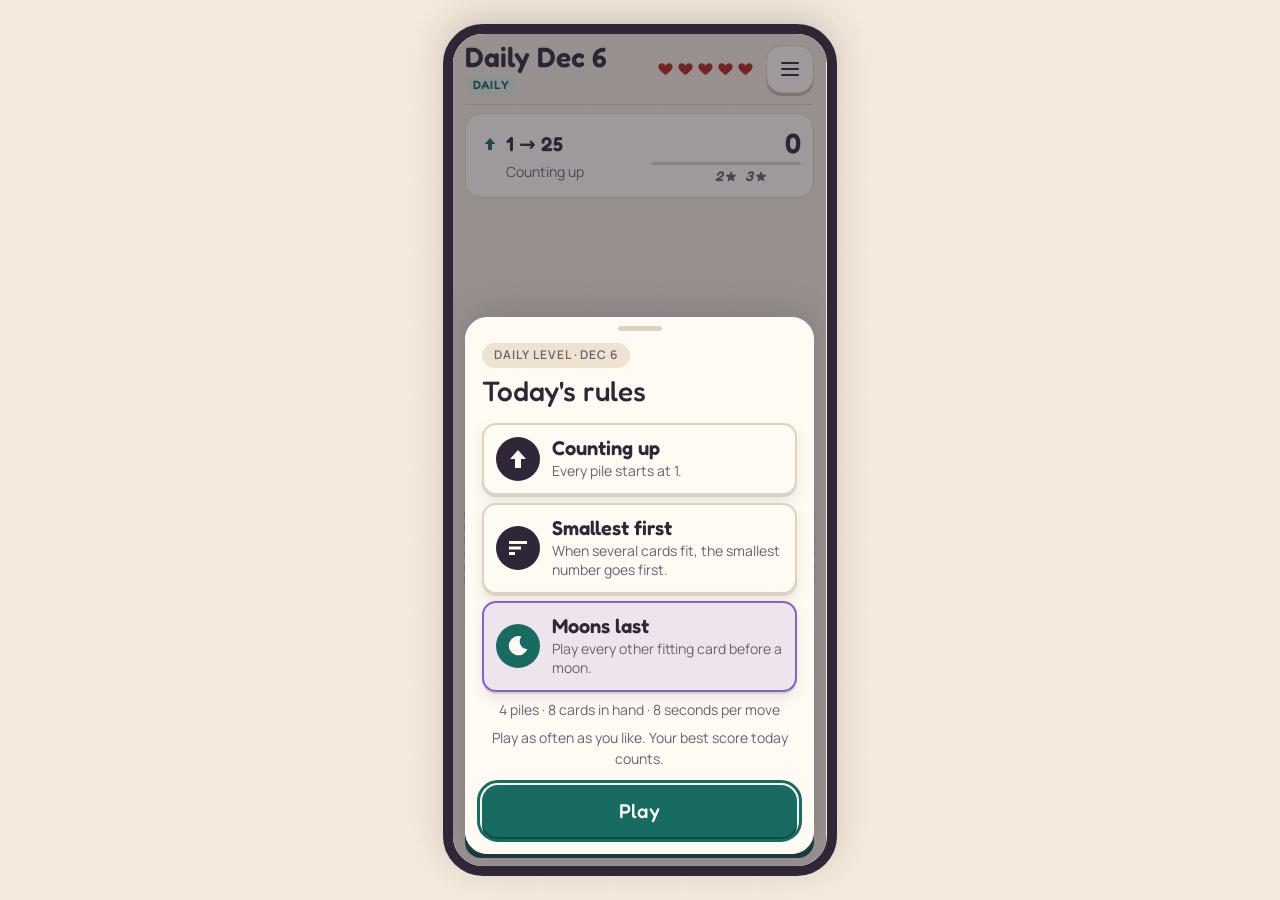
==== commit f7ea3d99: "Web daily: centred phone frame (fill the window) Co-Authored-By: Claude Opus 5.5 <noreply@anthropic." ====
--- a/play/index.html
+++ b/play/index.html
@@ -13,8 +13,8 @@
     <meta property="og:title" content="Tricky Piles · Daily puzzle" />
     <meta property="og:description" content="Play today’s Tricky Piles daily puzzle in your browser: build every pile in order, beat the move clock and climb today’s web board. Free, no sign-up." />
     <meta property="og:image" content="https://trickypiles.com/feature.png" />
-    <script type="module" crossorigin src="/play/assets/index-DWbXoahS.js"></script>
-    <link rel="stylesheet" crossorigin href="/play/assets/index-D8hdtHWg.css">
+    <script type="module" crossorigin src="/play/assets/index-BUcAM8uf.js"></script>
+    <link rel="stylesheet" crossorigin href="/play/assets/index-DiwFeYY2.css">
   </head>
   <body>
     <div id="app"></div>
--- a/play/assets/index-DiwFeYY2.css
+++ b/play/assets/index-DiwFeYY2.css
@@ -0,0 +1 @@
+@font-face{font-family:Fredoka;font-style:normal;font-display:swap;font-weight:500;src:url(/play/assets/fredoka-hebrew-500-normal-DdMTjgiE.woff2)format("woff2"),url(/play/assets/fredoka-hebrew-500-normal-BtShCMVp.woff)format("woff");unicode-range:U+307-308,U+590-5FF,U+200C-2010,U+20AA,U+25CC,U+FB1D-FB4F}@font-face{font-family:Fredoka;font-style:normal;font-display:swap;font-weight:500;src:url([data-uri])format("woff2"),url([data-uri])format("woff");unicode-range:U+100-2BA,U+2BD-2C5,U+2C7-2CC,U+2CE-2D7,U+2DD-2FF,U+304,U+308,U+329,U+1D00-1DBF,U+1E00-1E9F,U+1EF2-1EFF,U+2020,U+20A0-20AB,U+20AD-20C0,U+2113,U+2C60-2C7F,U+A720-A7FF}@font-face{font-family:Fredoka;font-style:normal;font-display:swap;font-weight:500;src:url(/play/assets/fredoka-latin-500-normal-B0JifZgm.woff2)format("woff2"),url(/play/assets/fredoka-latin-500-normal-BL692wg7.woff)format("woff");unicode-range:U+??,U+131,U+152-153,U+2BB-2BC,U+2C6,U+2DA,U+2DC,U+304,U+308,U+329,U+2000-206F,U+20AC,U+2122,U+2191,U+2193,U+2212,U+2215,U+FEFF,U+FFFD}@font-face{font-family:Fredoka;font-style:normal;font-display:swap;font-weight:600;src:url(/play/assets/fredoka-hebrew-600-normal-CTBxhdlE.woff2)format("woff2"),url(/play/assets/fredoka-hebrew-600-normal-BiVDObXj.woff)format("woff");unicode-range:U+307-308,U+590-5FF,U+200C-2010,U+20AA,U+25CC,U+FB1D-FB4F}@font-face{font-family:Fredoka;font-style:normal;font-display:swap;font-weight:600;src:url([data-uri])format("woff2"),url([data-uri])format("woff");unicode-range:U+100-2BA,U+2BD-2C5,U+2C7-2CC,U+2CE-2D7,U+2DD-2FF,U+304,U+308,U+329,U+1D00-1DBF,U+1E00-1E9F,U+1EF2-1EFF,U+2020,U+20A0-20AB,U+20AD-20C0,U+2113,U+2C60-2C7F,U+A720-A7FF}@font-face{font-family:Fredoka;font-style:normal;font-display:swap;font-weight:600;src:url(/play/assets/fredoka-latin-600-normal-C4zohCW5.woff2)format("woff2"),url(/play/assets/fredoka-latin-600-normal-CcrEjrB4.woff)format("woff");unicode-range:U+??,U+131,U+152-153,U+2BB-2BC,U+2C6,U+2DA,U+2DC,U+304,U+308,U+329,U+2000-206F,U+20AC,U+2122,U+2191,U+2193,U+2212,U+2215,U+FEFF,U+FFFD}@font-face{font-family:Manrope;font-style:normal;font-display:swap;font-weight:400;src:url([data-uri])format("woff2"),url([data-uri])format("woff");unicode-range:U+460-52F,U+1C80-1C8A,U+20B4,U+2DE0-2DFF,U+A640-A69F,U+FE2E-FE2F}@font-face{font-family:Manrope;font-style:normal;font-display:swap;font-weight:400;src:url(/play/assets/manrope-cyrillic-400-normal-BMzJvInZ.woff2)format("woff2"),url(/play/assets/manrope-cyrillic-400-normal-Dvx59UGC.woff)format("woff");unicode-range:U+301,U+400-45F,U+490-491,U+4B0-4B1,U+2116}@font-face{font-family:Manrope;font-style:normal;font-display:swap;font-weight:400;src:url(/play/assets/manrope-greek-400-normal-CM4qok81.woff2)format("woff2"),url(/play/assets/manrope-greek-400-normal-DuX9RsAR.woff)format("woff");unicode-range:U+370-377,U+37A-37F,U+384-38A,U+38C,U+38E-3A1,U+3A3-3FF}@font-face{font-family:Manrope;font-style:normal;font-display:swap;font-weight:400;src:url(/play/assets/manrope-vietnamese-400-normal-DHb3EETF.woff2)format("woff2"),url(/play/assets/manrope-vietnamese-400-normal-D7E_mLGF.woff)format("woff");unicode-range:U+102-103,U+110-111,U+128-129,U+168-169,U+1A0-1A1,U+1AF-1B0,U+300-301,U+303-304,U+308-309,U+323,U+329,U+1EA0-1EF9,U+20AB}@font-face{font-family:Manrope;font-style:normal;font-display:swap;font-weight:400;src:url(/play/assets/manrope-latin-ext-400-normal-CMDvPJRp.woff2)format("woff2"),url(/play/assets/manrope-latin-ext-400-normal-C-X6QNXX.woff)format("woff");unicode-range:U+100-2BA,U+2BD-2C5,U+2C7-2CC,U+2CE-2D7,U+2DD-2FF,U+304,U+308,U+329,U+1D00-1DBF,U+1E00-1E9F,U+1EF2-1EFF,U+2020,U+20A0-20AB,U+20AD-20C0,U+2113,U+2C60-2C7F,U+A720-A7FF}@font-face{font-family:Manrope;font-style:normal;font-display:swap;font-weight:400;src:url(/play/assets/manrope-latin-400-normal-PaqtzbVb.woff2)format("woff2"),url(/play/assets/manrope-latin-400-normal-8tf8FM3T.woff)format("woff");unicode-range:U+??,U+131,U+152-153,U+2BB-2BC,U+2C6,U+2DA,U+2DC,U+304,U+308,U+329,U+2000-206F,U+20AC,U+2122,U+2191,U+2193,U+2212,U+2215,U+FEFF,U+FFFD}@font-face{font-family:Manrope;font-style:normal;font-display:swap;font-weight:600;src:url([data-uri])format("woff2"),url([data-uri])format("woff");unicode-range:U+460-52F,U+1C80-1C8A,U+20B4,U+2DE0-2DFF,U+A640-A69F,U+FE2E-FE2F}@font-face{font-family:Manrope;font-style:normal;font-display:swap;font-weight:600;src:url(/play/assets/manrope-cyrillic-600-normal-DvRl3Mj-.woff2)format("woff2"),url(/play/assets/manrope-cyrillic-600-normal-It4mZcQk.woff)format("woff");unicode-range:U+301,U+400-45F,U+490-491,U+4B0-4B1,U+2116}@font-face{font-family:Manrope;font-style:normal;font-display:swap;font-weight:600;src:url(/play/assets/manrope-greek-600-normal-BoRV6lzK.woff2)format("woff2"),url(/play/assets/manrope-greek-600-normal-CF2i9ZRY.woff)format("woff");unicode-range:U+370-377,U+37A-37F,U+384-38A,U+38C,U+38E-3A1,U+3A3-3FF}@font-face{font-family:Manrope;font-style:normal;font-display:swap;font-weight:600;src:url(/play/assets/manrope-vietnamese-600-normal-C1J5PCl_.woff2)format("woff2"),url(/play/assets/manrope-vietnamese-600-normal-lA7a_7Ok.woff)format("woff");unicode-range:U+102-103,U+110-111,U+128-129,U+168-169,U+1A0-1A1,U+1AF-1B0,U+300-301,U+303-304,U+308-309,U+323,U+329,U+1EA0-1EF9,U+20AB}@font-face{font-family:Manrope;font-style:normal;font-display:swap;font-weight:600;src:url(/play/assets/manrope-latin-ext-600-normal-_gBojHdJ.woff2)format("woff2"),url(/play/assets/manrope-latin-ext-600-normal-u5Pl7hTU.woff)format("woff");unicode-range:U+100-2BA,U+2BD-2C5,U+2C7-2CC,U+2CE-2D7,U+2DD-2FF,U+304,U+308,U+329,U+1D00-1DBF,U+1E00-1E9F,U+1EF2-1EFF,U+2020,U+20A0-20AB,U+20AD-20C0,U+2113,U+2C60-2C7F,U+A720-A7FF}@font-face{font-family:Manrope;font-style:normal;font-display:swap;font-weight:600;src:url(/play/assets/manrope-latin-600-normal-4f0koTD-.woff2)format("woff2"),url(/play/assets/manrope-latin-600-normal-BqgrALkZ.woff)format("woff");unicode-range:U+??,U+131,U+152-153,U+2BB-2BC,U+2C6,U+2DA,U+2DC,U+304,U+308,U+329,U+2000-206F,U+20AC,U+2122,U+2191,U+2193,U+2212,U+2215,U+FEFF,U+FFFD}:root{--c0:#8560cf;--c1:#218c88;--c2:#e57839;--c3:#c6a328;--c4:#b54882;--c0-face:#b9a2ed;--c1-face:#72cfc3;--c2-face:#f6b27f;--c3-face:#f2d961;--c4-face:#df93bb;--c0-ink:#30145f;--c1-ink:#073f3a;--c2-ink:#672509;--c3-ink:#514005;--c4-ink:#5a143c;--face-fill:var(--c0);--face-surface:var(--c0-face);--pile-progress:0;--bg:#f3eadb;--surface:#fffaf2;--surface-2:#eee2d1;--ink:#302638;--ink-deep:#17111d;--ink-soft:#6d6170;--line:#dfd2bf;--line-deep:#c7b69d;--brand:#176b60;--brand-deep:#104d46;--brand-soft:#deebe1;--accent:#176b60;--error:#b42318;--error-soft:#fde8e6;--ok:#2f7d4f;--ok-glow:#2f7d4f29;--ice:#d6efff;--sticker:#fff;--focus:#176b60;--scrim:#2b243373;--hole-scrim:#080a0ebd;--font-display:"Fredoka", system-ui, sans-serif;--font-body:"Manrope", system-ui, sans-serif;--t-xs:.75rem;--t-s:.875rem;--t-m:1rem;--t-ml:1.125rem;--t-l:1.25rem;--t-xl:1.75rem;--t-xxl:2.5rem;--t-hero:3.625rem;--s-1:4px;--s-2:8px;--s-3:12px;--s-4:16px;--s-5:24px;--s-6:32px;--r-s:10px;--r-m:14px;--r-l:22px;--r-control:16px;--r-pill:999px;--shadow-card:0 2px 0 #2b24331f, 0 6px 14px #2b24331a;--shadow-sheet:0 -8px 32px #2b24332e;--shadow-press:0 4px 0 var(--brand-deep);--shadow-soft:0 3px 0 #3026380f;--dur-fast:.12s;--dur:.22s;--dur-slow:.4s;--dur-count:.65s;--dur-step:80ms;--ease-out:cubic-bezier(.2, .8, .2, 1);--ease-spring:cubic-bezier(.34, 1.56, .64, 1);--z-board:30;--z-home:35;--z-sheet:40;--z-spot:45;--z-toast:50;--icon-arrow:url("data:image/svg+xml,%3Csvg xmlns='http://www.w3.org/2000/svg' viewBox='0 0 24 24'%3E%3Cpath d='M12 3 20 12h-5v9H9v-9H4z'/%3E%3C/svg%3E");--icon-star:url("data:image/svg+xml,%3Csvg xmlns='http://www.w3.org/2000/svg' viewBox='0 0 20 20'%3E%3Cpath d='M10 1.6l2.6 5.4 5.9.8-4.3 4.1 1 5.9L10 15l-5.2 2.8 1-5.9L1.5 7.8l5.9-.8z'/%3E%3C/svg%3E");--icon-check:url("data:image/svg+xml,%3Csvg xmlns='http://www.w3.org/2000/svg' viewBox='0 0 24 24'%3E%3Cpath d='M9.2 18.6 3.4 12.8l2.3-2.3 3.5 3.5 9.1-9.1 2.3 2.3z'/%3E%3C/svg%3E");--icon-heart:url("data:image/svg+xml,%3Csvg xmlns='http://www.w3.org/2000/svg' viewBox='0 0 24 24'%3E%3Cpath d='M12 21s-7.8-4.8-9.6-9.5C1.1 8.1 3.2 4.5 6.8 4.5c2.1 0 3.6 1.1 5.2 3.1 1.6-2 3.1-3.1 5.2-3.1 3.6 0 5.7 3.6 4.4 7C19.8 16.2 12 21 12 21z'/%3E%3C/svg%3E");--icon-refresh:url("data:image/svg+xml,%3Csvg xmlns='http://www.w3.org/2000/svg' viewBox='0 0 24 24'%3E%3Cpath d='M20 11a8 8 0 0 0-14.3-4.9L4 4.5V10h5.5L7.4 7.9A5.5 5.5 0 0 1 17.4 11zM4 13a8 8 0 0 0 14.3 4.9l1.7 1.6V14h-5.5l2.1 2.1A5.5 5.5 0 0 1 6.6 13z'/%3E%3C/svg%3E");--icon-info:url("data:image/svg+xml,%3Csvg xmlns='http://www.w3.org/2000/svg' viewBox='0 0 24 24'%3E%3Cpath d='M12 2a10 10 0 1 0 0 20 10 10 0 0 0 0-20zm-1.2 5h2.4v2.4h-2.4zm0 4h2.4v6h-2.4z'/%3E%3C/svg%3E");--icon-alert:url("data:image/svg+xml,%3Csvg xmlns='http://www.w3.org/2000/svg' viewBox='0 0 24 24'%3E%3Cpath d='M12 2a10 10 0 1 0 0 20 10 10 0 0 0 0-20zm-1.2 5h2.4v7h-2.4zm0 8.6h2.4V18h-2.4z'/%3E%3C/svg%3E");--icon-bulb:url("data:image/svg+xml,%3Csvg xmlns='http://www.w3.org/2000/svg' viewBox='0 0 24 24'%3E%3Cpath d='M12 2a7 7 0 0 0-4 12.7V17h8v-2.3A7 7 0 0 0 12 2zM9 19h6v1.5a1.5 1.5 0 0 1-1.5 1.5h-3A1.5 1.5 0 0 1 9 20.5z'/%3E%3C/svg%3E");--icon-gear:url("data:image/svg+xml,%3Csvg xmlns='http://www.w3.org/2000/svg' viewBox='0 0 24 24'%3E%3Cpath d='M19.1 12.9a7 7 0 0 0 0-1.9l2-1.6a.5.5 0 0 0 .1-.6l-1.9-3.3a.5.5 0 0 0-.6-.2l-2.4 1a7 7 0 0 0-1.6-.9L14.3 3a.5.5 0 0 0-.5-.4h-3.8a.5.5 0 0 0-.5.4l-.4 2.5a7 7 0 0 0-1.6.9l-2.4-1a.5.5 0 0 0-.6.2L2.7 8.8a.5.5 0 0 0 .1.6l2 1.6a7 7 0 0 0 0 1.9l-2 1.6a.5.5 0 0 0-.1.6l1.9 3.3c.1.2.4.3.6.2l2.4-1c.5.4 1 .7 1.6.9l.4 2.5c0 .2.2.4.5.4h3.8c.2 0 .4-.2.5-.4l.4-2.5c.6-.2 1.1-.5 1.6-.9l2.4 1c.2.1.5 0 .6-.2l1.9-3.3a.5.5 0 0 0-.1-.6zM12 15.6a3.6 3.6 0 1 1 0-7.2 3.6 3.6 0 0 1 0 7.2z'/%3E%3C/svg%3E");--icon-help:url("data:image/svg+xml,%3Csvg xmlns='http://www.w3.org/2000/svg' viewBox='0 0 24 24'%3E%3Cpath d='M12 2a10 10 0 1 0 0 20 10 10 0 0 0 0-20zm1.2 16h-2.4v-2.4h2.4zm2.2-7.4-1.1 1.1c-.9.9-1.2 1.5-1.2 2.9h-2.2v-.6c0-1.2.4-2.2 1.3-3l1.4-1.4c.4-.4.6-.9.6-1.4 0-1-.8-1.8-1.8-1.8s-1.8.8-1.8 1.8H8.4a3.6 3.6 0 1 1 7.2 0c0 .9-.4 1.7-1 2.4z'/%3E%3C/svg%3E");--icon-sun:url("data:image/svg+xml,%3Csvg xmlns='http://www.w3.org/2000/svg' viewBox='0 0 24 24'%3E%3Cpath d='M12 7a5 5 0 1 0 0 10 5 5 0 0 0 0-10zM11 1h2v3h-2zm0 19h2v3h-2zM1 11h3v2H1zm19 0h3v2h-3zM4.2 5.6l1.4-1.4 2.1 2.1-1.4 1.4zm12.1 12.1 1.4-1.4 2.1 2.1-1.4 1.4zM4.2 18.4l2.1-2.1 1.4 1.4-2.1 2.1zm12.1-12.1 2.1-2.1 1.4 1.4-2.1 2.1z'/%3E%3C/svg%3E");--icon-moon:url("data:image/svg+xml,%3Csvg xmlns='http://www.w3.org/2000/svg' viewBox='0 0 24 24'%3E%3Cpath d='M15.5 2.6A9.6 9.6 0 1 0 21.4 15 7.6 7.6 0 0 1 15.5 2.6z'/%3E%3C/svg%3E");--icon-lock:url("data:image/svg+xml,%3Csvg xmlns='http://www.w3.org/2000/svg' viewBox='0 0 24 24'%3E%3Cpath d='M7 10V7a5 5 0 0 1 10 0v3h1.5c.8 0 1.5.7 1.5 1.5v9c0 .8-.7 1.5-1.5 1.5h-13C4.7 22 4 21.3 4 20.5v-9c0-.8.7-1.5 1.5-1.5zm2.4 0h5.2V7a2.6 2.6 0 0 0-5.2 0z'/%3E%3C/svg%3E");--icon-ice:url("data:image/svg+xml,%3Csvg xmlns='http://www.w3.org/2000/svg' viewBox='0 0 24 24'%3E%3Cpath d='M10.8 1.5h2.4v21h-2.4zM2.4 6.4l1.2-2.1 18 10.4-1.2 2.1zm0 11.2 18-10.4 1.2 2.1-18 10.4z'/%3E%3C/svg%3E");--icon-double:url("data:image/svg+xml,%3Csvg xmlns='http://www.w3.org/2000/svg' viewBox='0 0 24 24'%3E%3Cpath d='M9 2h10a2 2 0 0 1 2 2v12a2 2 0 0 1-2 2H9a2 2 0 0 1-2-2V4a2 2 0 0 1 2-2zM3 6h2v12a2 2 0 0 0 2 2h11v2H6a3 3 0 0 1-3-3z'/%3E%3C/svg%3E");--icon-clock:url("data:image/svg+xml,%3Csvg xmlns='http://www.w3.org/2000/svg' viewBox='0 0 24 24'%3E%3Cpath fill-rule='evenodd' d='M12 2a10 10 0 1 1 0 20 10 10 0 0 1 0-20zm0 2.4a7.6 7.6 0 1 0 0 15.2 7.6 7.6 0 0 0 0-15.2zM11 7h2.2v4.4l3.3 1.9-1.1 1.9-4.4-2.6z'/%3E%3C/svg%3E");--icon-order:url("data:image/svg+xml,%3Csvg xmlns='http://www.w3.org/2000/svg' viewBox='0 0 24 24'%3E%3Cpath d='M3 5h18v3H3zm0 5.5h12v3H3zM3 16h6v3H3z'/%3E%3C/svg%3E");--icon-grid:url("data:image/svg+xml,%3Csvg xmlns='http://www.w3.org/2000/svg' viewBox='0 0 24 24'%3E%3Cpath d='M3 3h7v7H3zm11 0h7v7h-7zM3 14h7v7H3zm11 0h7v7h-7z'/%3E%3C/svg%3E");--icon-close:url("data:image/svg+xml,%3Csvg xmlns='http://www.w3.org/2000/svg' viewBox='0 0 24 24'%3E%3Cpath d='m6.3 4.5 5.7 5.7 5.7-5.7 1.8 1.8-5.7 5.7 5.7 5.7-1.8 1.8-5.7-5.7-5.7 5.7-1.8-1.8 5.7-5.7-5.7-5.7z'/%3E%3C/svg%3E");--icon-back:url("data:image/svg+xml,%3Csvg xmlns='http://www.w3.org/2000/svg' viewBox='0 0 24 24'%3E%3Cpath d='m14.8 4.8-7.2 7.2 7.2 7.2 1.8-1.8-5.4-5.4 5.4-5.4z'/%3E%3C/svg%3E");--icon-podium:url("data:image/svg+xml,%3Csvg xmlns='http://www.w3.org/2000/svg' viewBox='0 0 24 24'%3E%3Cpath d='M9 4h6v17H9zM2 11h5v10H2zm15-3h5v13h-5z'/%3E%3C/svg%3E");--map-route:url("data:image/svg+xml,%3Csvg xmlns='http://www.w3.org/2000/svg' viewBox='0 0 360 360'%3E%3Cpath d='M52-15C-24 70 332 35 308 126S6 170 44 260s286 14 259 115' fill='none' stroke='%23176b60' stroke-opacity='.1' stroke-width='2' stroke-dasharray='4 9'/%3E%3Cg fill='%23176b60' fill-opacity='.08'%3E%3Ccircle cx='142' cy='56' r='5'/%3E%3Ccircle cx='260' cy='168' r='5'/%3E%3Ccircle cx='84' cy='229' r='5'/%3E%3C/g%3E%3C/svg%3E");--map-route-cue:url("data:image/svg+xml,%3Csvg xmlns='http://www.w3.org/2000/svg' viewBox='0 0 360 360'%3E%3Cpath d='M52-15C-24 70 332 35 308 126S6 170 44 260s286 14 259 115' fill='none' stroke='%23176b60' stroke-opacity='.65' stroke-width='3' stroke-dasharray='4 9'/%3E%3C/svg%3E");--map-card-art:url("data:image/svg+xml,%3Csvg xmlns='http://www.w3.org/2000/svg' viewBox='0 0 440 440'%3E%3Cg fill='none' stroke-width='1.5' opacity='.09'%3E%3Cg stroke='%233a1d8f' transform='translate(38 65) rotate(-18)'%3E%3Crect width='38' height='50' rx='7'/%3E%3Ccircle cx='19' cy='25' r='7'/%3E%3C/g%3E%3Cg stroke='%23064a4a' transform='translate(350 205) rotate(15)'%3E%3Crect width='38' height='50' rx='7'/%3E%3Cpath d='M12 18h14v14H12z'/%3E%3C/g%3E%3Cg stroke='%239a3412' transform='translate(88 340) rotate(-9)'%3E%3Crect width='38' height='50' rx='7'/%3E%3Cpath d='m19 17 9 16H10z'/%3E%3C/g%3E%3C/g%3E%3C/svg%3E");--inset-top:var(--safe-area-inset-top,env(safe-area-inset-top,0px));--inset-bottom:var(--safe-area-inset-bottom,env(safe-area-inset-bottom,0px));--inset-left:var(--safe-area-inset-left,env(safe-area-inset-left,0px));--inset-right:var(--safe-area-inset-right,env(safe-area-inset-right,0px))}:root[data-motion=reduce]{--dur-fast:0s;--dur:0s;--dur-slow:0s;--dur-count:0s;--dur-step:0s}:root{--lightningcss-light:initial;--lightningcss-dark: ;color-scheme:light}*,:before,:after{box-sizing:border-box}html,body{height:100%;margin:0}body{background-color:var(--bg);background-image:radial-gradient(color-mix(in srgb, var(--line-deep) 24%, transparent) .7px, transparent .9px);color:var(--ink);font-family:var(--font-body);-webkit-tap-highlight-color:transparent;overscroll-behavior:none;user-select:none;background-size:9px 9px;line-height:1.4}.num,.ptop,.lvl b,.stats b,h2,h3{font-family:var(--font-display)}#app{gap:var(--s-2);max-width:560px;min-height:100dvh;padding:calc(var(--s-2) + var(--inset-top)) calc(var(--s-3) + var(--inset-right)) calc(var(--s-3) + var(--inset-bottom)) calc(var(--s-3) + var(--inset-left));flex-direction:column;margin-inline:auto;display:flex}@media (width>=560px) and (orientation:landscape){#app{column-gap:var(--s-5);grid-template:"bar bar""piles status"minmax(64px,1fr)"hand message"minmax(0,1fr)"hand timer""hand next"/minmax(0,1fr) clamp(152px,25vw,224px);max-width:960px;height:100dvh;min-height:0;display:grid}.bar{grid-area:bar}.status{grid-area:status}.msg{grid-area:message}#app .piles{grid-area:piles;align-self:end}#app .hand{grid-area:hand;align-self:start;margin-top:0}.timer{grid-area:timer}.nextbtn{grid-area:next}}@media (width>=560px) and (orientation:landscape) and (height<=400px){#app{column-gap:var(--s-3);row-gap:var(--s-1)}}@media (width>=560px) and (orientation:landscape) and (height>=501px){#app{height:480px;margin-block:calc(50dvh - 240px)}}button{font:inherit;color:inherit;touch-action:manipulation}:focus-visible{outline:3px solid var(--focus);outline-offset:2px}.sr-only{clip-path:inset(50%);white-space:nowrap;width:1px;height:1px;position:absolute;overflow:hidden}html:lang(ko){word-break:keep-all;overflow-wrap:break-word}.bar{align-items:center;gap:var(--s-3);padding-bottom:var(--s-2);border-bottom:1px solid var(--line);display:flex}.lvl{flex-direction:column;flex:1;align-items:flex-start;gap:2px;display:flex}.lvl b{font-size:var(--t-xl);font-weight:600;line-height:1.1}.lvl span{padding:2px var(--s-2);border-radius:var(--r-pill);background:var(--brand-soft);color:var(--brand);font-family:var(--font-display);font-size:var(--t-xs);letter-spacing:.06em;text-transform:uppercase;font-weight:600}.lives{flex:none;gap:2px;display:flex}.lives i{background:var(--error);width:18px;height:17px;-webkit-mask:var(--icon-heart) center / contain no-repeat;mask:var(--icon-heart) center / contain no-repeat;filter:drop-shadow(0 1px 0 var(--sticker))}@media (width<=360px){.bar{gap:var(--s-2)}.lives i{width:15px;height:14px}}.lives i.off{background:var(--line-deep);opacity:.6}.lives i.break{animation:heartbreak var(--dur-slow) var(--ease-out)}@keyframes heartbreak{0%{background:var(--error);opacity:1;rotate:-12deg;scale:1.35}60%{rotate:8deg;scale:.8}}.lives i.refill{animation:heartrefill var(--dur-slow) var(--ease-out)}@keyframes heartrefill{0%{opacity:0;scale:.4}60%{opacity:1;scale:1.25}}.lives .zen{color:var(--ink-soft);font-size:var(--t-xs);font-weight:600}.iconbtn{border:1px solid var(--line);border-radius:var(--r-control);background:var(--surface);width:48px;height:48px;box-shadow:0 3px 0 var(--line-deep);flex:none;place-items:center;display:grid}.burger,.burger:before,.burger:after{border-radius:var(--r-pill);background:var(--ink);content:"";width:18px;height:2.5px;display:block}.burger{position:relative}.burger:before{position:absolute;top:-6px}.burger:after{position:absolute;top:6px}.status{justify-content:space-between;align-items:center;gap:var(--s-3);padding:var(--s-3);border:1px solid var(--line);border-radius:var(--r-control);background:var(--surface);display:flex;position:relative}.dir{align-items:center;gap:var(--s-1);padding:var(--s-1) var(--s-2) var(--s-1) 0;border-radius:var(--r-s);background:0 0;flex-wrap:wrap;display:inline-flex}.dir:before{background:var(--brand);width:24px;height:24px;-webkit-mask:var(--icon-arrow) center / 16px no-repeat;mask:var(--icon-arrow) center / 16px no-repeat;content:""}.dir[data-dir=desc]:before{rotate:180deg}.dir b{font-family:var(--font-display);font-size:var(--t-l);font-weight:600}.dir span{color:var(--ink-soft);font-size:var(--t-s);flex-basis:100%;padding-left:28px}.prog{min-width:150px;margin-bottom:var(--s-4);padding-bottom:var(--s-2);color:var(--ink);font-family:var(--font-display);font-size:var(--t-xl);font-variant-numeric:tabular-nums;text-align:right;font-weight:600;line-height:1;position:relative}.status .gain{right:var(--s-3);top:var(--s-1);color:var(--ok);font-family:var(--font-display);font-size:var(--t-xs);pointer-events:none;animation:gain-float var(--dur-slow) var(--ease-out) forwards;font-weight:600;position:absolute}.pile-gain{z-index:var(--z-home);padding:var(--s-1) var(--s-2);border-radius:var(--r-s);background:var(--ink);color:var(--surface);font:600 var(--t-s) var(--font-display);pointer-events:none;position:fixed;transform:translate(-50%)}@keyframes gain-float{0%{opacity:1;transform:translateY(0)}to{opacity:0;transform:translateY(calc(var(--s-1) * -1))}}.prog:after{border-radius:var(--r-pill);background:var(--line);content:"";height:3px;position:absolute;bottom:0;left:0;right:0}.score-value{font:inherit}.score-progress{z-index:1;border-radius:var(--r-pill);background:var(--brand);height:3px;transform:scaleX(var(--p,0));transform-origin:0;transition:transform var(--dur) var(--ease-out);position:absolute;inset:auto 0 0}.star-mark{bottom:0;left:calc(var(--at) * 100%);color:var(--ink-soft);font-family:var(--font-display);font-size:var(--t-s);transform:translate(-50%, calc(100% + var(--s-1)));transition:color var(--dur) var(--ease-out);align-items:center;gap:2px;font-weight:600;line-height:1;display:flex;position:absolute}.star-mark:before{content:attr(data-n)}.star-mark:after{content:"";width:13px;height:13px;-webkit-mask:var(--icon-star) center / contain no-repeat;mask:var(--icon-star) center / contain no-repeat;background:currentColor}.star-mark.lit{color:var(--brand)}.prog.no-stars .star-mark{display:none}.status .life-cost{right:calc(var(--s-3) + 150px + var(--s-2));top:calc(var(--s-3) + var(--s-1));color:var(--error);font-family:var(--font-display);font-size:var(--t-s);pointer-events:none;animation:life-cost-float var(--dur-slow) var(--ease-out) forwards;font-weight:600;position:absolute}.status .life-cost.still{animation:none}@keyframes life-cost-float{0%{opacity:0;transform:translateY(calc(var(--s-2) * -1))}to{opacity:1;transform:translateY(0)}}.msg{align-items:flex-start;gap:var(--s-2);min-height:2.9em;padding:var(--s-2) var(--s-3);border-radius:var(--r-s);color:var(--ink-soft);font-size:var(--t-s);background:0 0;line-height:1.35;display:flex}.msg:before{background:var(--ink-soft);width:18px;height:18px;-webkit-mask:var(--icon-info) center / contain no-repeat;mask:var(--icon-info) center / contain no-repeat;content:"";flex:none;margin-top:1px}.msg.coach{background:color-mix(in srgb, var(--c3) 35%, var(--surface));color:var(--ink);font-weight:600}.msg.coach:before{background:var(--c3-ink);-webkit-mask-image:var(--icon-bulb);mask-image:var(--icon-bulb)}.msg.error{background:var(--error-soft);color:var(--error);font-weight:600}.msg.error:before{background:var(--error);-webkit-mask-image:var(--icon-alert);mask-image:var(--icon-alert)}.timer{align-items:center;gap:var(--s-2);display:flex}.timer .track{border-radius:var(--r-pill);background:var(--line);height:6px;box-shadow:inset 0 1px 0 var(--line-deep);flex:1;overflow:hidden}.timer i{border-radius:var(--r-pill);background:var(--c1);height:100%;display:block}.timer b{min-width:2.6ch;font-family:var(--font-display);font-size:var(--t-ml);color:var(--brand);text-align:right;font-weight:600}.timer.low i{background:var(--error)}.timer.low b{color:var(--error);animation:pulse var(--dur-slow) var(--ease-out) infinite alternate}@keyframes pulse{to{scale:1.25}}.timer.off{visibility:hidden}.nextbtn{justify-content:center;align-items:center;gap:var(--s-2);border:1px solid var(--brand-deep);border-radius:var(--r-control);background:var(--brand);min-height:56px;color:var(--surface);box-shadow:var(--shadow-press), inset 0 1px 0 color-mix(in srgb, var(--sticker) 20%, transparent);font-family:var(--font-display);font-size:var(--t-l);transition:transform var(--dur-fast) var(--ease-out), box-shadow var(--dur-fast) var(--ease-out);font-weight:600;display:inline-flex}.nextbtn:active{box-shadow:0 1px 0 var(--brand-deep);transform:translateY(3px)}.nextbtn .icon{width:22px;height:22px;-webkit-mask:var(--icon-refresh) center / contain no-repeat;mask:var(--icon-refresh) center / contain no-repeat;background:currentColor}.lowtime:after{z-index:var(--z-board);box-shadow:inset 0 0 48px color-mix(in srgb, var(--error) 45%, transparent);pointer-events:none;content:"";animation:edge var(--dur-slow) var(--ease-out) infinite alternate;position:fixed;inset:0}@keyframes edge{0%{opacity:.5}}.dir.flip{animation:dir-flip var(--dur-slow) var(--ease-out) 3;box-shadow:inset 0 0 0 2px var(--accent)}@keyframes dir-flip{50%{background:var(--ice);transform:scale(1.18)}}@media (width>=560px) and (orientation:landscape){.bar{padding-bottom:var(--s-2);border-bottom:1px solid var(--line)}.lvl{align-items:center;gap:var(--s-3);flex-direction:row;min-width:0}.status{align-self:start;align-items:stretch;gap:var(--s-2);flex-direction:column}.dir{justify-content:center;gap:var(--s-1);padding:var(--s-1) var(--s-2);flex-wrap:wrap}.dir span{font-size:var(--t-xs);padding-left:0}.prog{min-width:0;font-size:var(--t-m)}.msg{min-height:0;max-height:100%;padding:var(--s-2);scrollbar-width:thin;align-self:start;overflow:auto}.msg:before{width:14px;height:14px}.nextbtn{min-height:48px;font-size:var(--t-m)}}@media (width>=560px) and (orientation:landscape) and (height<=400px){.bar{padding-bottom:var(--s-1)}.lvl b{font-size:var(--t-l)}.iconbtn{width:48px;height:48px}.dir span{clip-path:inset(50%);white-space:nowrap;width:1px;height:1px;position:absolute;overflow:hidden}.status{padding:var(--s-2)}.msg{font-size:var(--t-xs)}.nextbtn{min-height:48px}}.piles{grid-template-columns:repeat(var(--np,4), minmax(0, 1fr));gap:var(--s-2);width:min(100%, calc(var(--np,4) * 96px + (var(--np,4) - 1) * var(--s-2)));align-self:center;display:grid}.pile{aspect-ratio:3/4;border-radius:var(--r-m);background:var(--face-surface);box-shadow:inset 0 0 0 5px var(--face-fill), 0 3px 0 var(--surface), 0 4px 0 var(--line-deep), 0 6px 0 var(--surface), 0 7px 0 var(--line);border:2px solid;place-items:center;padding:0;display:grid;position:relative;overflow:hidden;container-type:inline-size}.pile .ptop{font-size:var(--t-xl);font-weight:600;position:relative}.pile .ptop.empty{opacity:.26}.pile:has(.ptop.empty){box-shadow:inset 0 0 0 5px color-mix(in srgb, var(--face-fill) 30%, var(--face-surface));border-style:dashed;border-width:1.5px}.pile.done{border-color:var(--ok)}.pile svg,.card svg{fill:currentColor;width:12px;height:12px;position:absolute;top:8px;left:8px}.pile svg.face-watermark,.card svg.face-watermark{width:65%;height:65%;fill:var(--face-fill);opacity:.16;inset:auto -4px 16px auto}.card svg.face-watermark{width:58%;height:75%;bottom:-6px;right:-4px}.pile-count{font-family:var(--font-display);font-size:clamp(7px,11cqi,11px);font-weight:600;position:absolute;bottom:11px}.pile-progress{border-radius:var(--r-pill);background:color-mix(in srgb, var(--face-fill) 25%, var(--face-surface));height:2.5px;position:absolute;bottom:5px;left:7px;right:7px;overflow:hidden}.pile-progress i{width:calc(var(--pile-progress,0) * 100%);opacity:.6;background:currentColor;height:100%;display:block}.chip,.ice{font-family:var(--font-display);font-size:var(--t-xs);font-weight:600;position:absolute;bottom:23px}.pile:has(.chip,.ice) .ptop{transform:translateY(-7px)}.chip{padding:1px var(--s-2);border-radius:var(--r-pill);background:var(--surface-2)}.ice{padding:2px var(--s-2);border-radius:var(--r-s);background:var(--ice);align-items:center;gap:2px;display:flex}.ice svg{position:static}.hand{grid-template-columns:repeat(var(--cols,2), minmax(0, 1fr));gap:var(--s-2);width:min(100%, calc(var(--cols,2) * 132px + (var(--cols,2) - 1) * var(--s-2)));align-self:center;margin-top:auto;display:grid}.card,.slot{aspect-ratio:4/3;border-radius:var(--r-m);min-height:48px;position:relative}.card{border:1px solid color-mix(in srgb, currentColor 35%, var(--face-fill));background:var(--face-surface);box-shadow:inset 0 0 0 5px var(--face-fill), 0 3px 0 color-mix(in srgb, currentColor 25%, var(--face-fill)), var(--shadow-card);transition:transform var(--dur-fast) var(--ease-out);place-items:center;display:grid;overflow:hidden}.card:active{transform:scale(.96)}.card.sel{outline:2.5px solid var(--accent);outline-offset:2px;transform:translateY(-6px)rotate(-2deg)}.card .num{font-size:var(--t-xl);font-weight:600;position:relative}.num.dbl{gap:var(--s-1);align-items:baseline;display:flex}.num.dbl i{font-size:var(--t-xs);-webkit-text-stroke:0;font-style:normal}.slot{border:2px dashed var(--line)}.badge{border:1px solid var(--line);border-radius:var(--r-pill);background:var(--surface);place-items:center;width:20px;height:20px;padding:3px;display:grid;position:absolute;top:4px;right:6px}.badge:before{content:"";background:currentColor;width:100%;height:100%}.badge.star:before{background:var(--c3-ink);-webkit-mask:var(--icon-star) center / contain no-repeat;mask:var(--icon-star) center / contain no-repeat}.badge.moon:before{-webkit-mask:var(--icon-moon) center / contain no-repeat;mask:var(--icon-moon) center / contain no-repeat}.badge.lock:before{-webkit-mask:var(--icon-lock) center / contain no-repeat;mask:var(--icon-lock) center / contain no-repeat}.badge.lock.k0{color:var(--c0-ink)}.badge.lock.k1{color:var(--c1-ink)}.badge.lock.k2{color:var(--c2-ink)}.badge.lock.k3{color:var(--c3-ink)}.badge.lock.k4{color:var(--c4-ink)}.badge.lock.open{opacity:.8;box-shadow:0 0 0 1.5px}.badge.star~.badge.lock,.badge.moon~.badge.lock{top:26px}.c0{--face-fill:var(--c0);--face-surface:var(--c0-face);color:var(--c0-ink)}.c1{--face-fill:var(--c1);--face-surface:var(--c1-face);color:var(--c1-ink)}.c2{--face-fill:var(--c2);--face-surface:var(--c2-face);color:var(--c2-ink)}.c3{--face-fill:var(--c3);--face-surface:var(--c3-face);color:var(--c3-ink)}.c4{--face-fill:var(--c4);--face-surface:var(--c4-face);color:var(--c4-ink)}@container (width<=66px){.pile-count{bottom:8px}.pile .ptop{font-size:var(--t-l)}.pile:has(.chip,.ice) .pile-count,.pile:has(.chip,.ice) .pile-progress{display:none}.chip,.ice{padding:1px var(--s-1);font-size:var(--t-xs);bottom:5px}}.board-canvas{z-index:var(--z-board);pointer-events:none;position:fixed;inset:0}#app.pixi .pile,#app.pixi .card{box-shadow:none;background:0 0;border-color:#0000}.pixi .pile>*,.pixi .card>*{visibility:hidden}.pixi .card:active,.pixi .card.sel{outline:none;transform:none}.pixi .card.sel:focus-visible{outline:3px solid var(--focus)}@media (width<=360px){.piles{gap:var(--s-1)}}@media (orientation:portrait) and (height>=700px){.msg{margin-top:auto}.hand{margin-top:var(--s-4)}}@media (width>=560px) and (orientation:landscape){#app .piles{width:min(100%, calc(var(--np,4) * clamp(44px, (100dvh - var(--inset-top) - var(--inset-bottom) - 96px) * .27, 84px) + (var(--np,4) - 1) * var(--s-2)));justify-self:center}#app .hand{width:min(100%, calc(var(--cols,2) * clamp(64px, (100dvh - var(--inset-top) - var(--inset-bottom) - 96px) * .38, 112px) + (var(--cols,2) - 1) * var(--s-2)));justify-self:center}}.btn,.tip-next{min-height:52px;padding:var(--s-2) var(--s-5);border-radius:var(--r-control);background:var(--brand);color:var(--surface);box-shadow:var(--shadow-press);font-family:var(--font-display);font-size:var(--t-l);letter-spacing:.01em;transition:transform var(--dur-fast) var(--ease-out), box-shadow var(--dur-fast) var(--ease-out);border:1px solid #0000;font-weight:500}.btn:active,.tip-next:active{box-shadow:0 1px 0 var(--brand-deep);transform:translateY(3px)}.btn.ghost{border-color:var(--line);background:color-mix(in srgb, var(--bg) 30%, var(--surface));color:var(--ink);box-shadow:none;font-size:var(--t-m)}.btn.ghost:active{box-shadow:none}.btn.warn{color:var(--error);border-color:var(--error);box-shadow:none}.ov{z-index:var(--z-sheet);padding:calc(var(--s-4) + var(--inset-top)) calc(var(--s-3) + var(--inset-right)) calc(var(--s-3) + var(--inset-bottom)) calc(var(--s-3) + var(--inset-left));background:var(--scrim);animation:fade var(--dur) var(--ease-out);place-items:end center;display:grid;position:fixed;inset:0}.ov[hidden]{display:none}.panel{width:min(100%,460px);max-height:calc(100dvh - var(--s-4) - var(--s-3) - var(--inset-top) - var(--inset-bottom));padding:var(--s-5) var(--s-4) var(--s-4);border:1px solid var(--sticker);border-radius:var(--r-l);background:var(--surface);box-shadow:var(--shadow-sheet);animation:rise var(--dur) var(--ease-spring);position:relative;overflow-y:auto}.panel:before{top:var(--s-2);border-radius:var(--r-pill);background:var(--line);content:"";width:44px;height:5px;position:absolute;left:50%;translate:-50%}.ov:has(.ask-sheet){place-items:center}.panel:has(.ask-sheet){width:min(100%,360px);padding-top:var(--s-2);border-radius:22px;overflow:visible}.panel:has(.ask-sheet):before{display:none}.ask-sheet{gap:var(--s-3);text-align:center;display:grid}.ask-sheet h2,.ask-sheet p{margin:0}.ask-sheet h2{text-wrap:balance}.ask-art{height:64px;margin-top:-56px;margin-bottom:var(--s-4);position:relative}.cfan{width:0;height:78px;position:absolute;top:0;left:50%}.cfan-card{background:var(--face-fill);width:56px;height:75px;box-shadow:0 0 0 1px color-mix(in srgb, currentColor 35%, var(--face-fill)), 0 3px 0 color-mix(in srgb, currentColor 45%, var(--face-fill)), 0 10px 16px -8px color-mix(in srgb, var(--ink) 45%, transparent);font-family:var(--font-display);transform-origin:50% 270%;border-radius:10px;place-items:center;display:grid;position:absolute;top:0;left:-28px}.cfan-card.c0{rotate:-20deg}.cfan-card.c1{rotate:-6.7deg}.cfan-card.c2{rotate:6.7deg}.cfan-card.c3{rotate:20deg}.cfan-face{background:url("data:image/svg+xml,%3Csvg xmlns='http://www.w3.org/2000/svg' width='120' height='120'%3E%3Cfilter id='n'%3E%3CfeTurbulence type='fractalNoise' baseFrequency='1.1' numOctaves='2' stitchTiles='stitch'/%3E%3CfeColorMatrix values='0 0 0 0 .3 0 0 0 0 .22 0 0 0 0 .15 0 0 0 .16 0'/%3E%3C/filter%3E%3Crect width='120' height='120' filter='url(%23n)'/%3E%3C/svg%3E"), linear-gradient(165deg, color-mix(in srgb, var(--surface) 30%, transparent), transparent 45%), var(--face-surface);box-shadow:inset 0 0 0 1px color-mix(in srgb, var(--surface) 75%, transparent);border-radius:6px;position:absolute;inset:4px;overflow:hidden}.cfan-face svg{width:76%;height:76%;fill:var(--face-fill);opacity:.2;position:absolute;bottom:-10%;right:-12%}.cfan-idx{z-index:2;flex-direction:column;align-items:center;gap:1px;font-size:9.5px;font-weight:600;line-height:1;display:flex;position:absolute}.cfan-idx svg{fill:currentColor;width:5.6px;height:5.6px}.cfan-idx.tl{top:6.7px;left:6.7px}.cfan-idx.br{bottom:6.7px;right:6.7px;rotate:180deg}.cfan-card b{z-index:1;font-size:28px;font-weight:600;position:relative}.ask-sticker{z-index:3;padding:2px var(--s-2);border-radius:var(--r-pill);background:var(--c3);color:var(--ink);font-size:var(--t-xs);text-transform:uppercase;font-weight:700;position:absolute;top:-2px;left:calc(50% + 46px);rotate:8deg}@keyframes rise{0%{opacity:0;transform:translateY(24px)}}@keyframes fade{0%{opacity:0}}.sheet h2{margin:var(--s-2) 0 var(--s-4);font-size:var(--t-xl);font-weight:500;line-height:1.1}.sheet h3{margin:var(--s-5) 0 var(--s-1);color:var(--ink-soft);font-size:var(--t-s);letter-spacing:.08em;text-transform:uppercase;font-weight:600}.sheet p{margin:var(--s-2) 0;line-height:1.45;font-size:var(--t-s)}.eyebrow{padding:var(--s-1) var(--s-3);border-radius:var(--r-pill);background:var(--surface-2);color:var(--ink-soft);font-family:var(--font-body);font-size:var(--t-xs);letter-spacing:.08em;text-transform:uppercase;font-weight:600;display:inline-block}.mono{color:var(--ink-soft);font-size:var(--t-xs)}.btns{gap:var(--s-3);margin-top:var(--s-4);flex-direction:column;display:flex}.stats{gap:var(--s-2);margin:var(--s-3) 0;grid-template-columns:repeat(3,1fr);display:grid}.stats>div{padding:var(--s-3) var(--s-1);border-radius:var(--r-s);background:color-mix(in srgb, var(--surface-2) 55%, var(--surface));flex-direction:column;align-items:center;display:flex}.stats b{font-size:var(--t-l);font-weight:600;line-height:1.1}.stats span{color:var(--ink-soft);font-size:var(--t-xs)}.best{font-weight:600}.review-strip{align-items:center;gap:var(--s-1) var(--s-2);padding:var(--s-2) var(--s-2) var(--s-2) var(--s-3);border:1px solid color-mix(in srgb, var(--c3) 45%, transparent);border-radius:var(--r-control);background:color-mix(in srgb, var(--c3-face) 35%, var(--surface));grid-template-columns:auto 1fr auto;display:grid}.review-strip:before{background:var(--c3);width:18px;height:18px;-webkit-mask:var(--icon-star) center/contain no-repeat;mask:var(--icon-star) center/contain no-repeat;content:""}.review-strip p{font-size:var(--t-s);text-align:start;margin:0;font-weight:600}.review-strip-close{width:48px;height:48px;margin:calc(var(--s-2) * -1) calc(var(--s-1) * -1) calc(var(--s-2) * -1) 0;color:var(--ink-soft);cursor:pointer;background:0 0;border:0}.review-strip-close:before{width:14px;height:14px;-webkit-mask:var(--icon-close) center/contain no-repeat;mask:var(--icon-close) center/contain no-repeat;content:"";background:currentColor;margin:auto;display:block}.review-strip .btn{grid-column:1/-1;min-height:48px}.best.new:before{width:1.1em;height:1.1em;margin-right:var(--s-1);vertical-align:-.15em;background:var(--c3-ink);-webkit-mask:var(--icon-star) center / contain no-repeat;mask:var(--icon-star) center / contain no-repeat;content:"";display:inline-block}.errs{gap:var(--s-2);flex-wrap:wrap;display:flex}.errs span{padding:var(--s-1) var(--s-3);border-radius:var(--r-pill);background:var(--error-soft);color:var(--error);font-size:var(--t-s);font-weight:600}.row{justify-content:space-between;align-items:center;gap:var(--s-3);min-height:60px;padding:var(--s-2) 0;border-bottom:1px solid var(--line);display:flex}.row label{flex-direction:column;flex:1;gap:2px;min-width:0;display:flex}.row-title{font-family:var(--font-display);font-size:var(--t-m);font-weight:500}.row small{color:var(--ink-soft);font-size:var(--t-xs);line-height:1.35}.row select{max-width:58%;min-height:48px;padding:0 var(--s-3);border:1px solid var(--line);border-radius:var(--r-s);background:var(--surface);color:var(--ink);font-family:var(--font-display);font-size:var(--t-s);flex:none}.switch{border-radius:var(--r-pill);background:var(--surface);appearance:none;width:52px;height:48px;transition:background var(--dur-fast) var(--ease-out);flex:none;margin:0;position:relative}.switch:before{z-index:1;border-radius:var(--r-pill);background:var(--surface);width:22px;height:22px;box-shadow:var(--shadow-card);content:"";transition:translate var(--dur-fast) var(--ease-spring);position:absolute;top:11px;left:4px}.switch:after{border-radius:var(--r-pill);background:var(--line-deep);content:"";position:absolute;inset:8px 0}.switch:checked:after{background:var(--accent)}.switch:checked:before{translate:22px}.jump{gap:var(--s-2);display:flex}.jump input{width:6em;min-height:48px;padding:0 var(--s-3);border:2px solid var(--line);border-radius:var(--r-pill);background:var(--surface);font-family:var(--font-display);font-size:var(--t-m)}ol.rules{gap:var(--s-3);counter-reset:rule;flex-direction:column;margin:0;padding:0;list-style:none;display:flex}ol.rules li{gap:2px var(--s-3);counter-increment:rule;grid-template-columns:32px 1fr;display:grid}ol.rules li:before{border-radius:var(--r-pill);background:color-mix(in srgb, var(--c0) 30%, var(--surface));width:32px;height:32px;color:var(--c0-ink);font-family:var(--font-display);content:counter(rule);grid-row:span 2;place-items:center;font-weight:600;display:grid}ol.rules li:nth-child(5n+2):before{background:color-mix(in srgb, var(--c1) 30%, var(--surface));color:var(--c1-ink)}ol.rules li:nth-child(5n+3):before{background:color-mix(in srgb, var(--c2) 30%, var(--surface));color:var(--c2-ink)}ol.rules li:nth-child(5n+4):before{background:color-mix(in srgb, var(--c3) 30%, var(--surface));color:var(--c3-ink)}ol.rules li:nth-child(5n+5):before{background:color-mix(in srgb, var(--c4) 30%, var(--surface));color:var(--c4-ink)}ol.rules li b{font-family:var(--font-display);font-weight:600}ol.rules li span{color:var(--ink-soft);font-size:var(--t-s);line-height:1.4}.toast{bottom:calc(var(--s-5) + var(--inset-bottom));z-index:var(--z-toast);padding:var(--s-2) var(--s-4);border:3px solid var(--sticker);border-radius:var(--r-pill);background:var(--ink);color:var(--surface);box-shadow:var(--shadow-card);font-family:var(--font-display);animation:rise var(--dur) var(--ease-spring);font-weight:500;position:fixed;left:50%;translate:-50%}.toast[hidden]{display:none}.starrow{gap:var(--s-2);margin-block:var(--s-1);display:flex}.starrow i{background:var(--line-deep);width:34px;height:34px;-webkit-mask:var(--icon-star) center / contain no-repeat;mask:var(--icon-star) center / contain no-repeat}.starrow i.on{background:var(--c3);filter:drop-shadow(0 2px 0 var(--c3-ink));animation:pop var(--dur-slow) var(--ease-spring) backwards}.starrow i.on:nth-child(2){animation-delay:var(--dur)}.starrow i.on:nth-child(3){animation-delay:calc(var(--dur) * 2)}@keyframes pop{0%{opacity:0;scale:.3}}.starrow.perfect{gap:var(--s-2);width:max-content;padding:var(--s-3);margin-block:var(--s-3);isolation:isolate;position:relative}.starrow.perfect:before{content:"";z-index:-1;border-radius:var(--r-control);background:var(--ink);border:2px solid var(--c3);box-shadow:0 3px 0 var(--ink-deep);position:absolute;inset:0}.starrow.perfect i.on{width:calc(var(--s-6) + var(--s-4));height:calc(var(--s-6) + var(--s-4));background:linear-gradient(115deg, var(--c3) 30%, var(--sticker) 48%, var(--c3) 66%);animation:perfect-star var(--dur-slow) var(--ease-spring) backwards, star-shimmer calc(var(--dur-slow) * 3) var(--ease-out) both;background-size:260% 100%}.starrow.perfect i.on:nth-child(2){animation-delay:var(--dur), calc(var(--dur) * 2)}.starrow.perfect i.on:nth-child(3){animation-delay:calc(var(--dur) * 2), calc(var(--dur) * 3)}@keyframes perfect-star{0%{opacity:0;transform:translateY(-18px)rotate(-24deg)scale(.2)}to{opacity:1;transform:none}}@keyframes star-shimmer{0%{background-position:120% 0}to{background-position:-80% 0}}.result .score{margin-block:var(--s-2);padding:var(--s-3) var(--s-4);border:1px solid var(--line);border-radius:var(--r-control);background:color-mix(in srgb, var(--surface-2) 45%, var(--surface));justify-items:start;display:grid}.result .score span{color:var(--ink-soft);font-size:var(--t-s);letter-spacing:.04em;text-transform:uppercase;font-weight:600}.result .score b{color:var(--ink);font-family:var(--font-display);font-size:var(--t-xxl);font-variant-numeric:tabular-nums;font-weight:600;line-height:1.1}.result .score small{color:var(--ink-soft);font-size:var(--t-s)}.result .score small.new{color:var(--ok);font-weight:600}.result .rank{margin:var(--s-2) 0 var(--s-3);padding:var(--s-3) var(--s-2);border-radius:var(--r-m);background:radial-gradient(ellipse at center, var(--ok-glow), transparent 72%);color:var(--ink);font-family:var(--font-display);font-size:var(--t-l);text-align:center;animation:rank-pop var(--dur-slow) var(--ease-spring) both;font-weight:600;position:relative}.result .rank-pct{margin-inline:var(--s-1);color:var(--ok);font-size:var(--t-xxl);vertical-align:-.08em;font-weight:600;line-height:1;display:inline-block}.result .rank:before,.result .rank:after{background:var(--c3);width:18px;height:18px;-webkit-mask:var(--icon-star) center / contain no-repeat;mask:var(--icon-star) center / contain no-repeat;content:"";animation:rank-spark var(--dur-slow) var(--ease-out) both;animation-delay:var(--dur-fast);position:absolute;top:10%}.result .rank:before{left:8%}.result .rank:after{animation-delay:var(--dur);top:-2%;right:4%}@keyframes rank-pop{0%{opacity:0;scale:.6}}@keyframes rank-spark{0%{opacity:0;rotate:-40deg;scale:.2}}.btn.small{min-height:48px;padding:0 var(--s-4);font-size:var(--t-s);flex:none}.btn:disabled{opacity:.55;box-shadow:none;transform:none}.settings .owned{max-width:48%;color:var(--ok);font-family:var(--font-display);font-size:var(--t-s);text-align:right;text-wrap:balance;flex:none;font-weight:600}.settings .note{color:var(--ink-soft);font-size:var(--t-xs);margin:0}.settings .note:empty{display:none}.btn.link{margin-top:var(--s-3);justify-content:center;align-items:center;text-decoration:none;display:flex}.brief-list{gap:var(--s-2);margin:0;padding:0;list-style:none;display:grid}.brief-card{align-items:center;gap:var(--s-3);padding:var(--s-3);border:2px solid var(--line);border-radius:var(--r-m);background:var(--surface);box-shadow:var(--shadow-card);animation:brief-in var(--dur-slow) var(--ease-spring) both;display:flex}.brief-card:nth-child(2){animation-delay:var(--dur-fast)}.brief-card:nth-child(3){animation-delay:calc(var(--dur-fast) * 2)}.brief-card:nth-child(n+4){animation-delay:calc(var(--dur-fast) * 3)}@keyframes brief-in{0%{opacity:0;transform:translateY(8px)scale(.96)}}.brief-card.special{border-color:var(--c0);background:color-mix(in srgb, var(--c0) 14%, var(--surface))}.brief-card.boss{border-color:var(--error);background:var(--error-soft)}.brief-icon{background:var(--ink);width:44px;height:44px;color:var(--surface);font-family:var(--font-display);font-size:var(--t-m);border-radius:50%;flex:none;place-items:center;font-style:normal;font-weight:600;display:grid}.brief-card.special .brief-icon{background:var(--accent)}.brief-card.boss .brief-icon{background:var(--error)}.brief-icon:not(.i-odd):after{content:"";background:var(--surface);width:24px;height:24px}.i-heart:after{-webkit-mask:var(--icon-heart) center / contain no-repeat;mask:var(--icon-heart) center / contain no-repeat}.i-clock:after{-webkit-mask:var(--icon-clock) center / contain no-repeat;mask:var(--icon-clock) center / contain no-repeat}.i-alert:after{-webkit-mask:var(--icon-alert) center / contain no-repeat;mask:var(--icon-alert) center / contain no-repeat}.i-arrow:after{-webkit-mask:var(--icon-arrow) center / contain no-repeat;mask:var(--icon-arrow) center / contain no-repeat}.i-arrow.down:after{transform:rotate(180deg)}.i-order:after{-webkit-mask:var(--icon-order) center / contain no-repeat;mask:var(--icon-order) center / contain no-repeat}.i-star:after{-webkit-mask:var(--icon-star) center / contain no-repeat;mask:var(--icon-star) center / contain no-repeat}.i-moon:after{-webkit-mask:var(--icon-moon) center / contain no-repeat;mask:var(--icon-moon) center / contain no-repeat}.i-double:after{-webkit-mask:var(--icon-double) center / contain no-repeat;mask:var(--icon-double) center / contain no-repeat}.i-ice:after{-webkit-mask:var(--icon-ice) center / contain no-repeat;mask:var(--icon-ice) center / contain no-repeat}.i-lock:after{-webkit-mask:var(--icon-lock) center / contain no-repeat;mask:var(--icon-lock) center / contain no-repeat}.brief-text{overflow-wrap:anywhere;flex-direction:column;gap:2px;min-width:0;display:flex}.brief-text b{font-family:var(--font-display);font-size:var(--t-l);font-weight:600;line-height:1.15}.brief-text span{color:var(--ink-soft);font-size:var(--t-s);line-height:1.35}.brief-facts{margin:var(--s-3) 0 0;color:var(--ink-soft);font-size:var(--t-s);text-align:center}.row.feature{margin-bottom:var(--s-3);padding:var(--s-3);border:1px solid color-mix(in srgb, var(--brand) 30%, var(--line));border-radius:var(--r-control);background:var(--brand-soft);box-shadow:none;align-items:center;column-gap:var(--s-3);row-gap:var(--s-1);grid-template-columns:repeat(2,minmax(0,1fr));display:grid}.row.feature>.btn,.row.feature>.owned{justify-self:end;max-width:100%}.row.feature>label{display:contents}.row.feature small{text-wrap:balance}.row.feature .row-title{color:var(--brand-deep);font-size:var(--t-l);grid-column:1/-1;font-weight:600}.brief-card.new{border-color:var(--accent);box-shadow:0 0 0 3px var(--ok-glow), var(--shadow-card)}.brief-new{padding:1px var(--s-2);border-radius:var(--r-pill);background:var(--ok);color:var(--surface);font-size:var(--t-xs);letter-spacing:.06em;text-transform:uppercase;align-self:flex-start;font-style:normal;font-weight:700}.account-card{padding:var(--s-4);margin-bottom:var(--s-4);border:1px solid var(--line);border-radius:var(--r-control);background:color-mix(in srgb, var(--bg) 35%, var(--surface));box-shadow:none}.account-card h3{margin:var(--s-3) 0 var(--s-1);color:var(--ink);font-size:var(--t-l);letter-spacing:normal;text-transform:none}.account-card>.btn{width:100%;margin-top:var(--s-3)}.account-status{font-size:var(--t-s);font-weight:600}.account-profile summary,.account-deletion summary{min-height:48px;padding-block:var(--s-2);font-family:var(--font-display);cursor:pointer;overflow-wrap:anywhere;background:var(--surface)}.account-deletion,.account-leave{margin-top:var(--s-4);padding-top:var(--s-2);border-top:1px solid var(--line)}.account-deletion>.btn,.account-leave>.btn{width:100%;margin-top:var(--s-3)}.nickname-field{gap:var(--s-2);margin-top:var(--s-3);display:grid}.nickname-field input{width:100%;min-height:48px;padding:var(--s-2) var(--s-3);border:1px solid var(--line);border-radius:var(--r-m);background:var(--surface);color:var(--ink);font:inherit}.nickname-field small{color:var(--ink-soft);font-size:var(--t-xs)}.account-actions{gap:var(--s-3);margin-top:var(--s-3);grid-template-columns:repeat(2,minmax(0,1fr));display:grid}.account-actions .btn{padding-inline:var(--s-2);font-size:var(--t-s)}.settings-group{margin-block:var(--s-3);border:1px solid var(--line);border-radius:var(--r-m)}.settings-group summary{justify-content:space-between;align-items:center;gap:var(--s-3);min-height:52px;padding:var(--s-3);font-family:var(--font-display);font-size:var(--t-m);cursor:pointer;background:var(--surface);border-radius:calc(var(--r-m) - 1px);list-style:none;display:flex}.settings-group summary::-webkit-details-marker{display:none}.settings-group summary:after{background:var(--ink-soft);width:14px;height:14px;-webkit-mask:var(--icon-arrow) center / contain no-repeat;mask:var(--icon-arrow) center / contain no-repeat;content:"";flex:none;rotate:90deg}.settings-group[open] summary:after{rotate:180deg}.settings-group[open] summary{border-radius:calc(var(--r-m) - 1px) calc(var(--r-m) - 1px) 0 0;border-bottom:1px solid var(--line)}.settings-group-body{padding:0 var(--s-3) var(--s-3)}.settings-group-body .row:last-child{border-bottom:0}.settings-group-body .feature{margin-top:var(--s-3);padding:var(--s-3)}.sheet>.note{color:var(--ink-soft);font-size:var(--t-xs)}.sheet>.note:empty{display:none}.row.feature>.btn{border:1px solid color-mix(in srgb, var(--brand) 25%, var(--line));background:var(--surface);max-width:100%;color:var(--brand);box-shadow:none;white-space:normal}.owned{max-width:48%;color:var(--brand);font-size:var(--t-s);flex:none;font-weight:700}.menu-primary{justify-content:space-between;align-items:center;gap:var(--s-3);width:100%;margin-top:var(--s-4);text-align:left;display:flex}.menu-primary:after{width:22px;height:22px;-webkit-mask:var(--icon-arrow) center / contain no-repeat;mask:var(--icon-arrow) center / contain no-repeat;content:"";background:currentColor;rotate:90deg}.menu-actions{gap:var(--s-3);margin-top:var(--s-5);grid-template-columns:repeat(2,minmax(0,1fr));display:grid}.menu-actions>.btn{justify-content:flex-start;align-items:center;gap:var(--s-2);min-height:64px;padding:var(--s-3);font-size:var(--t-m);text-align:left;display:flex}.menu-actions>.btn:before{background:var(--ink-soft);width:18px;height:18px;-webkit-mask:var(--icon-refresh) center / contain no-repeat;mask:var(--icon-refresh) center / contain no-repeat;content:"";flex:none}.menu-actions>:nth-child(2):before{-webkit-mask-image:var(--icon-help);mask-image:var(--icon-help)}.menu-actions>:nth-child(3):before{-webkit-mask-image:var(--icon-gear);mask-image:var(--icon-gear)}.menu-actions>:nth-child(4):before{-webkit-mask-image:var(--icon-grid);mask-image:var(--icon-grid)}.menu-actions>:last-child{background:var(--surface);min-height:48px;color:var(--ink-soft);border-width:1px 0 0;border-radius:0;grid-column:1/-1;justify-content:center}.menu-actions>:last-child:before{-webkit-mask-image:var(--icon-back);mask-image:var(--icon-back)}.menu-debug{margin-top:var(--s-4);padding-top:var(--s-3);border-top:1px solid var(--line)}.settings>.btns>:last-child{background:var(--surface);min-height:48px;color:var(--ink-soft);font-size:var(--t-s);border-color:#0000}@media (width>=560px) and (orientation:landscape){.ov{place-items:center}.panel{width:min(100%,680px)}.panel:has(.result){width:min(100%,760px)}.result{column-gap:var(--s-5);grid-template-columns:minmax(0,1fr) minmax(144px,.8fr);align-items:start;display:grid}.result>*{grid-column:1}.result .eyebrow,.result .starrow{justify-self:start}.result .btns{gap:var(--s-3);grid-area:1/2/span 12;margin-top:0;position:sticky;top:0}.menu{column-gap:var(--s-5);grid-template-columns:repeat(2,minmax(0,1fr));align-items:start;display:grid}.menu>.eyebrow,.menu>h2,.menu>.feature,.menu>.note,.menu>.menu-switches,.menu-primary{grid-column:1}.menu>.eyebrow{justify-self:start}.menu-actions{grid-area:1/2/span 5;margin-top:0}.menu-debug{grid-column:1/-1}.menu-primary{margin-top:var(--s-1)}.settings{column-gap:var(--s-5);grid-template-columns:repeat(2,minmax(0,1fr));align-items:start;display:grid}.settings>h2,.settings>.feature,.settings>.note,.settings>.account-card{grid-column:1}.settings-controls{grid-area:1/2/span 4}.settings-controls>.settings-group{margin-block:0 var(--s-2)}.settings>.account-card{grid-row:3/span 2;margin-bottom:0}.settings>.btns{grid-column:1/-1;grid-template-columns:repeat(2,minmax(0,1fr));display:grid}}@media (width>=560px) and (orientation:landscape) and (height<=500px){.panel{padding:var(--s-4) var(--s-3) var(--s-3)}.sheet h2{margin-block:var(--s-1) var(--s-2);font-size:var(--t-l)}.sheet p{font-size:var(--t-s)}.sheet .btn{min-height:48px;padding-inline:var(--s-3);font-size:var(--t-m)}.menu-actions{gap:var(--s-2)}.settings-group summary{min-height:48px}.account-card{padding:var(--s-3)}.result .score{align-items:baseline;gap:var(--s-1) var(--s-2);margin-block:var(--s-1);padding:var(--s-2);flex-wrap:wrap;display:flex}.result .score b,.stats b{font-size:var(--t-l)}.result .score small{font-size:var(--t-xs);flex-basis:100%}.stats{margin-block:var(--s-2)}.stats>div{padding-block:var(--s-2)}.result .errs span{padding-inline:var(--s-2);font-size:var(--t-xs)}.result .starrow.perfect{margin-inline:0}.result .starrow.perfect i.on{width:34px;height:34px}}.scene-wipe{z-index:var(--z-spot);background:var(--surface);transform-origin:100%;pointer-events:none;animation:paper-wipe calc(var(--dur) * 1.45) var(--ease-out) both;position:fixed;inset:0}.ov:has(.map,.leaderboard){animation:none}.motion-departure{z-index:var(--z-spot);pointer-events:none!important;animation:scene-depart var(--dur) var(--ease-out) both!important}.motion-departure *{pointer-events:none!important;transition:none!important;animation:none!important}@keyframes paper-wipe{0%{transform:scaleX(1)}to{transform:scaleX(0)}}@keyframes scene-depart{to{opacity:0;transform:translate(-12px)}}:root[data-motion=reduce] .scene-wipe,:root[data-motion=reduce] .motion-departure{display:none}@keyframes paper-arrive{0%{opacity:.6;transform:translateY(6px)}}:root[data-motion=reduce] .pile-gain,:root[data-motion=reduce] .gain{display:none}.panel:has(.result-won){width:min(100%,500px);padding:var(--s-5);border-radius:var(--s-6);overflow:hidden}.panel:has(.result-won):before{display:none}.ov:has(.result-won .perfect){background:var(--brand-deep);animation:none}.ov:has(.result-won){place-items:center}.result-won{max-height:calc(100dvh - var(--inset-top) - var(--inset-bottom) - var(--s-4) - var(--s-3) - var(--s-5) * 2);text-align:center;grid-template-rows:auto minmax(0,1fr) auto;display:grid}.result-reward{min-width:0}.result-won .eyebrow{background:0 0;padding:0}.result-won .starrow{justify-content:center;align-items:center;gap:var(--s-4);width:min(100%,260px);min-height:84px;margin:var(--s-4) auto;padding:var(--s-4);border-radius:var(--r-l);background:var(--ink);box-shadow:0 4px 0 var(--ink-deep)}.result-won .starrow:before{display:none}.result-won .starrow i{flex:none;width:46px;height:46px}.result-won .starrow i.on{background:var(--c3-face);animation:reward-star var(--dur) var(--ease-spring) backwards}.result-won .starrow i:nth-child(2){width:54px;height:54px;animation-delay:var(--dur-step)}.result-won .starrow i:nth-child(3){animation-delay:calc(var(--dur-step) * 2)}.result-won h2{margin:var(--s-3) 0;font-size:var(--t-xl)}.result-won .score{justify-items:center;gap:var(--s-2);margin:var(--s-3) 0;background:0 0;border:0;padding:0;display:grid}.result-won .score b{font-size:clamp(2.5rem, 12vw, var(--t-hero))}.result .score small.new{padding:var(--s-1) var(--s-3);border-radius:var(--r-s);background:var(--brand-soft);color:var(--brand-deep)}.result.counted .score b,.result.counted .score small.new{animation:reward-settle var(--dur) var(--ease-out)}.result-won .stats{padding-block:var(--s-2);border-block:1px solid var(--line);gap:0}.result-won .stats>div{padding:var(--s-2) var(--s-1);background:0 0;border-radius:0}.result-won .stats>div+div{border-left:1px solid var(--line)}.result-won .stats span{margin-top:var(--s-1);letter-spacing:normal;text-transform:none}.result-won .best{font-size:var(--t-xs)}.stars-how{margin:var(--s-1) 0 0;color:var(--ink-soft);font-size:var(--t-s)}.result-won .btns{gap:var(--s-2);grid-template-columns:repeat(2,minmax(0,1fr));display:grid}.result-won .btns>:first-child{grid-column:1/-1}.result-won .btns>.btn{padding-inline:var(--s-2);overflow-wrap:anywhere;min-height:48px}.result-details{min-width:0;min-height:0;overflow-y:auto}@keyframes reward-star{0%{opacity:0;transform:translateY(6px)scale(.85)}}@keyframes reward-settle{40%{transform:scale(1.025)}}@media (orientation:portrait) and (height<=650px){.panel:has(.result-won){padding:var(--s-3)}.result-won .starrow{min-height:60px;padding:var(--s-2);margin-block:var(--s-2)}.result-won .starrow i,.result-won .starrow.perfect i.on{width:32px;height:32px}.result-won .starrow i:nth-child(2){width:40px;height:40px}.result-won h2{font-size:var(--t-l);margin-block:var(--s-2)}.result-won .score{gap:var(--s-1);margin-block:var(--s-2)}.result-won .score b{font-size:var(--t-xxl)}.result-won .stats>div{padding-block:var(--s-1)}.result-won .btns{margin-top:var(--s-2)}.result-won .btns>.btn{min-height:48px}}@media (width>=560px) and (orientation:landscape){.panel:has(.result-won){width:min(100%,820px);padding:var(--s-3) var(--s-4)}.result-won{gap:var(--s-2) var(--s-5);grid-template-rows:minmax(0,1fr) auto;grid-template-columns:minmax(0,1fr) minmax(210px,.9fr);align-items:center}.result-won>.result-reward{grid-area:1/1/span 2}.result-won>.result-details{grid-area:1/2;max-height:36dvh;overflow-y:auto}.result-won>.btns{grid-area:2/2;margin-top:0;position:static}.result-won .eyebrow,.result-won .starrow{justify-self:center}.result-won .starrow{margin-block:var(--s-2);min-height:64px;padding:var(--s-2)}.result-won .starrow i,.result-won .starrow.perfect i.on{width:36px;height:36px}.result-won .starrow i:nth-child(2){width:44px;height:44px}.result-won .score b{font-size:var(--t-xxl)}.result-won h2,.result-won .score{margin-block:var(--s-2)}.result-won .score small{flex-basis:auto}}.result .standing{margin:0 0 var(--s-2);color:var(--brand);font-family:var(--font-display);font-size:var(--t-m);text-align:center;text-wrap:balance;font-weight:500}.home-layer{z-index:var(--z-home);background-color:var(--bg);background-image:radial-gradient(color-mix(in srgb, var(--line-deep) 24%, transparent) .7px, transparent .9px);background-size:9px 9px;position:fixed;inset:0;overflow-y:auto}.home-layer[hidden]{display:none}.home{animation:paper-arrive var(--dur) var(--ease-out);gap:var(--s-4);max-width:490px;min-height:100dvh;padding:calc(var(--s-5) + var(--inset-top)) calc(var(--s-5) + var(--inset-right)) calc(var(--s-5) + var(--inset-bottom)) calc(var(--s-5) + var(--inset-left));grid-template-rows:auto minmax(0,1fr) auto auto auto auto;grid-template-areas:"tools""logo""player""play""daily""secondary";margin-inline:auto;display:grid}.home-top{justify-content:space-between;align-items:center;gap:var(--s-2);grid-area:tools;display:flex}.home-wordmark{min-width:0;font-family:var(--font-display);font-size:var(--t-s);letter-spacing:.04em;text-transform:uppercase;font-weight:500}.home-tools{gap:var(--s-2);display:flex}.home .round{border:1px solid var(--line);border-radius:var(--r-m);background:var(--surface);width:48px;height:48px;box-shadow:var(--shadow-soft);flex:none}.home .round:before{background:var(--ink);content:"";width:22px;height:22px;margin:auto;display:block}.home .round.help:before{-webkit-mask:var(--icon-help) center/contain no-repeat;mask:var(--icon-help) center/contain no-repeat}.home .round.gear:before{-webkit-mask:var(--icon-gear) center/contain no-repeat;mask:var(--icon-gear) center/contain no-repeat}.home-logo{justify-content:center;align-items:center;gap:var(--s-5);min-width:0;padding-block:var(--s-4);flex-direction:column;grid-area:logo;display:flex}.home-logo .shapes{flex:none;width:228px;height:118px;position:relative}.home-tile{border:4px solid var(--surface);border-radius:var(--r-control);width:80px;height:102px;box-shadow:var(--shadow-card);place-items:center;display:grid;position:absolute}.home-tile:first-child{background:var(--c0);top:12px;left:8px;rotate:-22deg}.home-tile:nth-child(2){background:var(--c1);top:0;left:49px;rotate:-7deg}.home-tile:nth-child(3){background:var(--c2);top:0;left:91px;rotate:9deg}.home-tile:nth-child(4){background:var(--c3);top:12px;left:133px;rotate:23deg}.home-tile svg{fill:currentColor;width:12px;height:12px;position:absolute;top:7px;left:7px}.home-tile b{font-family:var(--font-display);font-size:var(--t-xxl);font-weight:500}.home-logo h1{max-width:260px;font-family:var(--font-display);font-size:var(--t-hero);letter-spacing:-.04em;text-align:center;text-wrap:balance;margin:0;font-weight:600;line-height:.92}.home .player-card{min-width:0;min-height:48px;padding:var(--s-2) var(--s-3);border:1px solid var(--line);border-radius:var(--r-control);background:var(--surface);box-shadow:var(--shadow-soft);text-align:left;flex-direction:column;grid-area:player;justify-content:center;line-height:1.25;display:flex;position:relative}.home button.player-card>:first-child{padding-right:var(--s-5)}.home button.player-card:after{top:calc(var(--s-2) + var(--s-1));right:var(--s-3);background:var(--ink-soft);width:16px;height:16px;-webkit-mask:var(--icon-back) center/contain no-repeat;mask:var(--icon-back) center/contain no-repeat;content:"";position:absolute;rotate:180deg}.home .player-name{font-family:var(--font-display);font-size:var(--t-m);overflow-wrap:anywhere;font-weight:600}.home .player-stats,.home .player-ranks{align-items:baseline;gap:0 var(--s-3);flex-wrap:wrap;display:flex}.home .player-stat{align-items:baseline;gap:var(--s-1);white-space:nowrap;display:inline-flex}.home .player-stat b{font-family:var(--font-display);font-size:var(--t-l);font-variant-numeric:tabular-nums;font-weight:500}.home .player-stat span{color:var(--ink-soft);font-size:var(--t-s)}.home .player-stats .player-stat:first-child b:before{width:16px;height:16px;margin-right:var(--s-1);vertical-align:-1px;background:var(--c3);-webkit-mask:var(--icon-star) center/contain no-repeat;mask:var(--icon-star) center/contain no-repeat;content:"";display:inline-block}.home .player-ranks{column-gap:var(--s-2)}.home .player-ranks b{color:var(--brand)}.home.has-update{grid-template-rows:auto minmax(0,1fr) auto auto auto auto auto;grid-template-areas:"tools""logo""player""update""play""daily""secondary"}.home-update{align-items:center;gap:var(--s-2);min-height:48px;padding:var(--s-1) var(--s-1) var(--s-1) var(--s-3);border:1px solid color-mix(in srgb, var(--accent) 30%, transparent);border-radius:var(--r-control);background:color-mix(in srgb, var(--accent) 12%, var(--surface));color:var(--accent);font-size:var(--t-s);grid-area:update;font-weight:600;display:flex}.home-update-label{overflow-wrap:anywhere;flex:1;min-width:0}.home-update-label:before{width:16px;height:16px;vertical-align:-3px;-webkit-mask:var(--icon-refresh) center/contain no-repeat;mask:var(--icon-refresh) center/contain no-repeat;content:"";background:currentColor;margin-inline-end:var(--s-2);display:inline-block}.home-update-btn{min-width:48px;min-height:40px;padding-inline:var(--s-3);border-radius:var(--r-pill);background:var(--accent);color:var(--surface);font:inherit;cursor:pointer;border:0;flex:none}.home .btn.home-play{justify-content:space-between;align-items:center;gap:var(--s-3);min-height:68px;padding-inline:var(--s-5);font-size:var(--t-xl);text-align:left;grid-area:play;font-weight:500;display:flex}.home-play:after{width:26px;height:26px;-webkit-mask:var(--icon-arrow) center/20px no-repeat;mask:var(--icon-arrow) center/20px no-repeat;content:"";background:currentColor;flex:none;rotate:90deg}.home-cards{gap:var(--s-3);grid-area:daily;grid-template-columns:minmax(0,1fr) minmax(76px,.42fr);display:grid}.home .hcard{gap:var(--s-1);min-width:0;min-height:140px;padding:var(--s-4);border:1px solid var(--line);border-radius:var(--r-control);background:var(--surface);box-shadow:var(--shadow-soft);text-align:left;flex-direction:column;display:flex;position:relative}.home .hcard-title{padding-right:var(--s-3);color:var(--c0-ink);font-size:var(--t-xs);letter-spacing:.04em;text-transform:uppercase;font-weight:700}.home .hcard-date{margin-block:var(--s-1);font-family:var(--font-display);font-size:var(--t-xl);font-weight:500;line-height:1.1}.home .hcard-footer{justify-content:space-between;align-items:flex-end;gap:var(--s-1) var(--s-2);flex-wrap:wrap;margin-top:auto;display:flex}.home .countdown,.home .hcard-note{min-width:0;color:var(--ink-soft);font-size:var(--t-xs);font-variant-numeric:tabular-nums}.home .hcard-btn{color:var(--brand);font-family:var(--font-display);font-size:var(--t-s);align-self:flex-start;font-weight:500}.home .hcard-btn:after{width:12px;height:12px;margin-left:var(--s-1);vertical-align:-1px;-webkit-mask:var(--icon-arrow) center/contain no-repeat;mask:var(--icon-arrow) center/contain no-repeat;content:"";background:currentColor;display:inline-block;rotate:90deg}.home .hcard.streak{padding-inline:var(--s-2);border-color:color-mix(in srgb, var(--c3) 70%, var(--line));background:color-mix(in srgb, var(--c3) 24%, var(--bg));box-shadow:none;justify-content:center;align-items:center}.home .hcard.streak .sun{background:var(--c3-ink);width:26px;height:26px;-webkit-mask:var(--icon-sun) center/contain no-repeat;mask:var(--icon-sun) center/contain no-repeat}.home .streak-n{font-family:var(--font-display);font-size:var(--t-xxl);font-weight:500;line-height:1}.home .streak-label{color:var(--ink);font-size:var(--t-xs);text-align:center}.home .hcard.done:after{top:var(--s-2);right:var(--s-2);background:var(--ok);width:18px;height:18px;-webkit-mask:var(--icon-check) center/contain no-repeat;mask:var(--icon-check) center/contain no-repeat;content:"";position:absolute}.home-secondary{gap:var(--s-3);grid-area:secondary;grid-template-columns:repeat(2,minmax(0,1fr));display:grid}.home-secondary .btn{justify-content:center;align-items:center;gap:var(--s-2);min-height:56px;padding:var(--s-2);background:var(--surface);box-shadow:none;font-size:var(--t-m);overflow-wrap:anywhere;display:flex}.home-secondary .btn:before{background:var(--ink-soft);width:16px;height:16px;-webkit-mask:var(--icon-grid) center/contain no-repeat;mask:var(--icon-grid) center/contain no-repeat;content:"";flex:none}#home-leaderboard:before{-webkit-mask-image:var(--icon-podium);mask-image:var(--icon-podium)}@media (orientation:portrait){.home-logo{container:home-logo/size}@container home-logo (height<=16rem){.home-logo .shapes{transform-origin:top;height:100px;scale:.85}.home-logo h1{max-width:none;font-size:var(--t-xxl)}}@container home-logo (height<=11rem){.home-logo .shapes{height:64px;scale:.55}}@container home-logo (height<=8rem){.home-logo .shapes{display:none}}@container home-logo (height<=3rem){.home-logo h1{clip-path:inset(50%);white-space:nowrap;width:1px;height:1px;position:absolute;overflow:hidden}}}@media (height<=760px) and (orientation:portrait){.home-logo{gap:var(--s-2);padding-block:0}}@media (height<=700px) and (orientation:portrait){.home{gap:var(--s-2);padding:calc(var(--s-2) + var(--inset-top)) calc(var(--s-4) + var(--inset-right)) calc(var(--s-3) + var(--inset-bottom)) calc(var(--s-4) + var(--inset-left));grid-template-rows:auto minmax(104px,1fr) auto auto auto auto}.home.has-update{grid-template-rows:auto minmax(104px,1fr) auto auto auto auto auto}.home-logo{gap:var(--s-1);padding-block:0}.home .btn.home-play{min-height:52px;font-size:var(--t-l)}.home .hcard{min-height:112px;padding:var(--s-3)}.home .hcard-date{font-size:var(--t-l)}.home-secondary .btn{min-height:48px;font-size:var(--t-s)}}@media (width>=560px) and (orientation:landscape){.home{gap:var(--s-3) var(--s-6);max-width:940px;height:100dvh;min-height:0;padding:calc(var(--s-2) + var(--inset-top)) calc(var(--s-5) + var(--inset-right)) calc(var(--s-3) + var(--inset-bottom)) calc(var(--s-5) + var(--inset-left));grid-template:"tools tools""logo player""logo daily"minmax(0,1fr)"play secondary"/minmax(0,1fr) minmax(0,1fr)}.home.has-update{grid-template-rows:auto auto minmax(0,1fr) auto auto;grid-template-areas:"tools tools""logo player""logo daily""logo update""play secondary"}.home-logo{gap:var(--s-2);flex-direction:row;padding-block:0}.home-logo .shapes{transform-origin:0;width:156px;margin-right:calc(var(--s-1) * -1);scale:.65}.home-logo h1{max-width:170px;font-size:var(--t-xxl);text-align:left}.home-cards{align-self:center;gap:var(--s-2);grid-template-columns:minmax(0,1fr) minmax(68px,.4fr)}.home .hcard{padding:var(--s-3);min-height:134px}.home .hcard-date{font-size:var(--t-l)}.home .btn.home-play,.home-secondary .btn{min-height:52px}.home .btn.home-play{padding-inline:var(--s-4);font-size:var(--t-l)}.home-secondary{gap:var(--s-2)}.home-secondary .btn{font-size:var(--t-s)}}@media (width>=560px) and (width<=700px) and (orientation:landscape){.home{column-gap:var(--s-4);row-gap:var(--s-2);padding-inline:calc(var(--s-3) + var(--inset-left)) calc(var(--s-3) + var(--inset-right))}.home-logo{gap:0}.home-logo .shapes{width:100px;scale:.42}.home-logo h1{font-size:var(--t-xl);max-width:110px}.home .hcard{min-height:126px;padding:var(--s-2)}.home .hcard-date{font-size:var(--t-m)}.home-secondary .btn{gap:var(--s-1);font-size:var(--t-xs)}.home-secondary .btn:before{display:none}}.spot{z-index:var(--z-spot);cursor:pointer;position:fixed;inset:0}.spot[hidden]{display:none}.spot .hole{border-radius:var(--r-m);box-shadow:0 0 0 200vmax var(--hole-scrim);pointer-events:none;transition-property:left,top,width,height;transition-duration:var(--dur);transition-timing-function:var(--ease-out);position:fixed}.spot .hole:after{border:3px dashed var(--sticker);border-radius:calc(var(--r-m) + 4px);content:"";position:absolute;inset:-4px}.spot .tip{right:var(--s-4);left:var(--s-4);gap:var(--s-1);max-width:460px;max-height:calc(100% - var(--s-4));padding:var(--s-4);border:3px solid var(--sticker);border-radius:var(--r-l);background:var(--surface);color:var(--ink);box-shadow:var(--shadow-sheet);animation:rise var(--dur) var(--ease-spring);flex-direction:column;margin-inline:auto;display:flex;position:fixed;overflow-y:auto}.spot .tip b{font-family:var(--font-display);font-size:var(--t-l);font-weight:600}.spot .tip p{white-space:pre-line;margin:0;line-height:1.45}.spot .tip small{margin-top:var(--s-1);color:var(--ink-soft);font-family:var(--font-display);font-size:var(--t-xs);letter-spacing:.06em;text-transform:uppercase;font-weight:600}.spot .tip-next{min-height:48px;margin-top:var(--s-2);font-size:var(--t-m);align-self:flex-end}.map{background-image:var(--map-card-art);background-position:right var(--s-6);background-repeat:repeat-y;background-size:100%}.map-summary{justify-content:space-between;align-items:center;gap:var(--s-3);margin-block:var(--s-4);padding:var(--s-4);border-radius:var(--r-l);background:var(--brand);color:var(--surface);box-shadow:var(--shadow-press);display:flex;position:relative;overflow:hidden}.map-summary b{font-family:var(--font-display);font-size:var(--t-xl);font-weight:500}.map-frontier-label{justify-items:start;gap:var(--s-1);display:grid}.map-summary .map-unlocked-stamp{max-width:none;padding:var(--s-1) var(--s-2);border-radius:var(--r-s);background:var(--c3-face);color:var(--c3-ink);font-size:var(--t-xs);animation:map-unlock-stamp calc(var(--dur-slow) * .875) var(--ease-spring) both;font-weight:700;display:inline-block}.map-summary span{max-width:45%;font-size:var(--t-xs);text-align:end}.map-summary:after{content:"";background:var(--surface);width:64px;height:64px;-webkit-mask:var(--icon-star) center / contain no-repeat;mask:var(--icon-star) center / contain no-repeat;opacity:.07;pointer-events:none;position:absolute;inset-block-start:var(--s-2);inset-inline-start:48%;transform:rotate(12deg)}.map-navigation{align-items:center;gap:var(--s-2);grid-template-columns:auto minmax(0,1fr) auto;display:grid}.map-navigation .btn{min-width:48px;min-height:48px;padding-inline:var(--s-3);font-size:var(--t-xs)}.map-navigation .btn:disabled{opacity:1;background:var(--surface-2);color:var(--ink-soft)}.map-range{text-align:center;font-size:var(--t-s);overflow-wrap:anywhere;font-weight:600}.map-help,.map-empty{color:var(--ink-soft);font-size:var(--t-s);line-height:1.5}.map-filter{align-items:center;gap:var(--s-2);min-height:48px;margin-block:var(--s-3);padding-bottom:var(--s-2);border-bottom:1px solid var(--line);font-size:var(--t-xs);color:var(--ink-soft);display:flex}.map-filter input,.leaderboard-consent input{width:24px;height:24px;accent-color:var(--accent);flex:none}.map-page{padding-block:var(--s-2);background-image:var(--map-route);background-position:top;background-repeat:repeat-y;background-size:100%;position:relative}.map-page.unlock-path:before{content:"";z-index:1;pointer-events:none;background:var(--map-route-cue) center top / 100% auto repeat-y;animation:map-unlock-route calc(var(--dur-slow) * 2 + var(--dur-step) * .625) var(--ease-out) both;position:absolute;inset:0}.map-chapter{margin-bottom:var(--s-4);padding:var(--s-3);border:1px solid color-mix(in srgb, var(--line) 75%, transparent);border-radius:var(--r-l);background:color-mix(in srgb, var(--surface) 86%, transparent);box-shadow:var(--shadow-soft);position:relative}.map .map-chapter h3{z-index:2;margin:var(--s-1) 0 var(--s-3);font-family:var(--font-body);font-size:var(--t-xs);color:var(--ink-soft);letter-spacing:.08em;position:relative}.map-chapter:nth-child(3n+2){background:color-mix(in srgb, var(--c3) 12%, var(--surface))}.map-chapter:nth-child(3n){background:color-mix(in srgb, var(--c1) 8%, var(--surface))}.map-tiles{z-index:2;gap:var(--s-2);grid-template-columns:repeat(auto-fit,minmax(48px,1fr));display:grid;position:relative}.map-tile{align-content:center;place-items:center;gap:var(--s-1);min-width:44px;min-height:64px;padding:var(--s-2) var(--s-1);border:1px solid var(--line-deep);border-radius:var(--r-control);background:var(--surface);color:var(--ink);box-shadow:0 3px 0 var(--line);font-family:var(--font-display);font-size:var(--t-l);overflow-wrap:anywhere;transition:transform var(--dur-fast) var(--ease-out);font-weight:500;display:grid;position:relative}.map-tile:active:not(:disabled){box-shadow:0 1px 0 var(--line);transform:translateY(2px)}.map-tile.current{border-color:var(--brand-deep);background:var(--brand);color:var(--surface);box-shadow:0 3px 0 var(--brand-deep)}.map-tile.unlocked{z-index:1;animation:map-unlock-stamp calc(var(--dur-slow) * .875) var(--ease-spring) both}.map-tile.unlocked:before{content:"";pointer-events:none;border:2px solid var(--brand);border-radius:var(--r-control);animation:map-unlock-ring calc(var(--dur-slow) * 2 + var(--dur-step) * .625) var(--ease-out) both;position:absolute;inset:-5px}@keyframes map-unlock-stamp{0%{opacity:0;transform:translateY(-8px)rotate(-5deg)scale(1.12)}to{opacity:1;transform:none}}@keyframes map-unlock-ring{0%{opacity:.85;transform:scale(.9)}to{opacity:0;transform:scale(1.35)}}@keyframes map-unlock-route{0%{opacity:0;clip-path:inset(0 0 100%)}45%{opacity:1;clip-path:inset(0)}to{opacity:0;clip-path:inset(0)}}.map-tile.loaded:not(.current){outline:2px solid var(--brand);outline-offset:2px}.map-tile.boss b{color:var(--error)}.map-tile.current.boss b{color:var(--surface)}.map-tile.locked{border-color:var(--line);background:var(--surface-2);color:var(--ink-soft);box-shadow:none;opacity:1}.map-stars{gap:1px;display:flex}.map-stars i{background:var(--line-deep);width:10px;height:10px;-webkit-mask:var(--icon-star) center / contain no-repeat;mask:var(--icon-star) center / contain no-repeat}.map-stars i.on{background:var(--c3-ink)}.map-lock{background:var(--ink-soft);width:10px;height:10px;-webkit-mask:var(--icon-lock) center / contain no-repeat;mask:var(--icon-lock) center / contain no-repeat}.map-confirm{margin-bottom:var(--s-4);padding:var(--s-3);border:2px solid var(--accent);border-radius:var(--r-control);background:var(--surface)}.map-confirm[hidden]{display:none}.map>.btns{z-index:var(--z-sheet);padding-top:var(--s-3);background:var(--surface);box-shadow:0 var(--s-4) 0 var(--surface);position:sticky;bottom:0}@media (width>=560px) and (orientation:landscape){.map-tiles{grid-template-columns:repeat(8,minmax(0,1fr))}.map-summary{margin-block:var(--s-3)}}.progress-heading{z-index:var(--z-sheet);align-items:center;gap:var(--s-3);margin-bottom:var(--s-5);padding-block:var(--s-2);background:var(--surface);box-shadow:0 calc(var(--s-5) * -1) 0 var(--surface);display:flex;position:sticky;top:0}.progress-heading h2{font-size:var(--t-xl);letter-spacing:-.03em;margin:0}.progress-back.btn{border-radius:var(--r-control);flex:none;place-items:center;width:48px;min-height:48px;padding:0;display:grid}.progress-back:before{content:"";background:var(--ink);width:20px;height:20px;-webkit-mask:var(--icon-back) center / contain no-repeat;mask:var(--icon-back) center / contain no-repeat}.progress-back-label{clip-path:inset(50%);white-space:nowrap;width:1px;height:1px;padding:0;position:absolute;overflow:hidden}.leaderboard-tabs{isolation:isolate;gap:var(--s-1);margin-block:var(--s-4);padding:var(--s-1);border:1px solid var(--line);border-radius:var(--r-l);background:var(--surface-2);grid-template-columns:repeat(3,minmax(0,1fr));display:grid;position:relative}.leaderboard-tabs:before{content:"";z-index:1;inset-block:var(--s-1);width:calc((100% - var(--s-1) * 4) / 3);border-radius:var(--r-control);background:var(--brand);box-shadow:0 3px 0 var(--brand-deep);pointer-events:none;transition:transform calc(var(--dur) + var(--dur-step) * .5) var(--ease-out);position:absolute;inset-inline-start:var(--s-1)}.leaderboard-tabs[data-kind=weekly]:before{transform:translateX(calc(100% + var(--s-1)))}.leaderboard-tabs[data-kind=campaign]:before{transform:translateX(calc(200% + var(--s-1) * 2))}.leaderboard-tabs .btn{min-height:48px;padding:var(--s-2) var(--s-1);overflow-wrap:anywhere;font-family:var(--font-body);font-size:var(--t-s);border-radius:var(--r-control);background:var(--surface-2);box-shadow:none;color:var(--ink-soft);transition:color var(--dur-fast) var(--ease-out);border:0;font-weight:600;position:relative}.leaderboard-tabs [aria-selected=true]{color:var(--surface)}.leaderboard-tab-label{z-index:2;position:relative}.leaderboard-tabs .btn:active{transform:none}.leaderboard-status,.leaderboard .leaderboard-explainer,.leaderboard-empty,.leaderboard-no-rank,.leaderboard-sync-warning{color:var(--ink-soft);font-size:var(--t-s);line-height:1.5}.leaderboard-status{min-height:var(--s-4);font-size:var(--t-xs);font-variant-numeric:tabular-nums}.leaderboard-status:empty{display:none}.leaderboard .leaderboard-heading{margin:var(--s-4) 0 var(--s-1);color:var(--ink);font-size:var(--t-l);text-transform:none;letter-spacing:normal}.leaderboard .leaderboard-explainer{margin:var(--s-1) 0 var(--s-4)}.leaderboard-position{animation:leaderboard-rank-reveal calc(var(--dur) + var(--dur-step) * .5) var(--ease-out) both;gap:var(--s-1) var(--s-3);margin-block:var(--s-5);padding:var(--s-4);border-radius:var(--r-l);background:var(--brand);color:var(--surface);box-shadow:var(--shadow-press);grid-template-columns:minmax(0,1fr) minmax(0,1fr);display:grid;position:relative;overflow:hidden}.leaderboard-position.improved{animation:leaderboard-rank-reveal calc(var(--dur) + var(--dur-step) * .5) var(--ease-out) both, leaderboard-rank-accent calc(var(--dur-slow) * 2.25) var(--ease-out) both}.leaderboard-rank-improved{justify-self:start;align-items:center;gap:var(--s-1);padding:var(--s-1) var(--s-2);border-radius:var(--r-s);background:var(--surface);color:var(--brand-deep);font-size:var(--t-xs);animation:map-unlock-stamp calc(var(--dur-slow) * .875) var(--ease-spring) both;grid-column:1;font-weight:600;display:inline-flex}.leaderboard-rank-improved i{width:12px;height:12px;-webkit-mask:var(--icon-arrow) center / contain no-repeat;mask:var(--icon-arrow) center / contain no-repeat;background:currentColor;flex:none}.leaderboard-position.improved .leaderboard-position-metric{grid-row:1/4}.leaderboard-position:after{content:"";width:100px;height:100px;background:var(--surface);-webkit-mask:var(--icon-star) center / contain no-repeat;mask:var(--icon-star) center / contain no-repeat;opacity:.06;pointer-events:none;position:absolute;inset-block-start:var(--s-2);inset-inline-start:38%;transform:rotate(15deg)}.leaderboard .leaderboard-position h3{color:var(--surface);font-family:var(--font-body);font-size:var(--t-xs);letter-spacing:.06em;text-transform:uppercase;margin:0}.leaderboard-position-rank{font-family:var(--font-display);font-size:var(--t-xxl);grid-column:1;font-weight:500;line-height:1}.leaderboard-position-rank:before{content:"#"}.leaderboard-position-metric{text-align:end;grid-area:1/2/3;align-self:center}.leaderboard-position-metric strong{font:500 var(--t-xl)/1.1 var(--font-display);display:block}.leaderboard-position-metric span{margin-top:var(--s-1);font-size:var(--t-xs);display:block}.leaderboard-list{margin-top:var(--s-4);border:1px solid var(--line);border-radius:var(--r-l);background:var(--surface);box-shadow:var(--shadow-soft);overflow:hidden}.leaderboard-row-enter{animation:leaderboard-row-reveal calc(var(--dur) + var(--dur-step) * .5) var(--ease-out) backwards}.leaderboard-row-enter:nth-child(2){animation-delay:calc(var(--dur-step) * .4375)}.leaderboard-row-enter:nth-child(3){animation-delay:calc(var(--dur-step) * .875)}.leaderboard-row-enter:nth-child(4){animation-delay:calc(var(--dur-step) * 1.3125)}.leaderboard-row-enter:nth-child(5){animation-delay:calc(var(--dur-step) * 1.75)}@keyframes leaderboard-row-reveal{0%{opacity:0;transform:translateY(8px)}to{opacity:1;transform:none}}@keyframes leaderboard-rank-reveal{0%{opacity:0;transform:translateY(8px)scale(.98)}to{opacity:1;transform:none}}@keyframes leaderboard-rank-accent{0%,to{box-shadow:var(--shadow-press)}35%{box-shadow:var(--shadow-press), 0 0 0 3px var(--c3-face)}}.leaderboard-table{table-layout:fixed;border-collapse:collapse;width:100%;font-size:var(--t-s);font-variant-numeric:tabular-nums}.leaderboard-table th,.leaderboard-table td{height:56px;padding:var(--s-3) var(--s-2);border-bottom:1px solid var(--line);text-align:end;overflow-wrap:anywhere}.leaderboard-table tr:last-child th,.leaderboard-table tr:last-child td{border-bottom:0}.leaderboard-table th:first-child,.leaderboard-table td:first-child{text-align:center;width:14%}.leaderboard-table th:nth-child(2){text-align:start;width:50%}.leaderboard-table.daily th:nth-child(2){width:38%}.leaderboard-table.daily th:first-child,.leaderboard-table.daily td:first-child{width:12%}.leaderboard-table td{font-family:var(--font-display);font-size:var(--t-l)}.leaderboard-table.daily td{font-family:var(--font-body);font-size:var(--t-s);font-weight:600}.leaderboard-table thead th{height:38px;font-size:var(--t-xs);color:var(--ink-soft);font-weight:500}.leaderboard-table thead th:first-child{padding-inline:var(--s-1);overflow-wrap:normal}.leaderboard-player{align-items:center;gap:var(--s-2);min-width:0;font-size:var(--t-s);font-weight:600;display:flex}.leaderboard-name{text-overflow:ellipsis;white-space:nowrap;min-width:0;overflow:hidden}.leaderboard-identity{align-items:center;gap:2px var(--s-1);flex-wrap:wrap;min-width:0;display:flex}.leaderboard-tag{padding:1px var(--s-1);border-radius:var(--r-s);font-size:var(--t-xs);white-space:nowrap;flex:none;font-weight:600;line-height:1.4}.leaderboard-you{color:var(--brand-deep)}.leaderboard-name-btn{min-width:0;max-width:100%;min-height:48px;color:inherit;font:inherit;text-align:start;cursor:pointer;background:0 0;border:0;align-items:center;padding:0;display:flex}.leaderboard-name-btn[aria-expanded=true] .leaderboard-name{text-underline-offset:3px;text-decoration:underline}.leaderboard-table .leaderboard-gap td,.leaderboard-table .leaderboard-report td{text-align:center;height:auto}.leaderboard-table .leaderboard-gap td{padding-block:var(--s-1);border-bottom:1px dashed var(--line);color:var(--ink-soft);font:400 var(--t-xs) / 1.4 var(--font-body)}.leaderboard-table .leaderboard-report td{padding:var(--s-1) var(--s-3);text-align:end}.leaderboard-report .btn{min-width:48px;min-height:48px;padding:var(--s-2) var(--s-4);font-size:var(--t-s);justify-content:center;align-items:center;display:inline-flex}.leaderboard-score{margin-top:var(--s-1);color:var(--ink-soft);font:400 var(--t-xs) / 1.35 var(--font-body);display:block}.leaderboard-position .leaderboard-score{color:var(--surface)}.leaderboard-avatar{border-radius:var(--r-s);background:color-mix(in srgb, var(--c0) 28%, var(--surface));width:28px;height:28px;color:var(--c0-ink);flex:none;place-items:center;display:grid}.leaderboard-avatar svg{fill:currentColor;width:15px;height:15px}.leaderboard-avatar.c1{background:color-mix(in srgb, var(--c1) 28%, var(--surface));color:var(--c1-ink)}.leaderboard-avatar.c2{background:color-mix(in srgb, var(--c2) 28%, var(--surface));color:var(--c2-ink)}.leaderboard-avatar.c3{background:color-mix(in srgb, var(--c3) 28%, var(--surface));color:var(--c3-ink)}.leaderboard-avatar.c4{background:color-mix(in srgb, var(--c4) 28%, var(--surface));color:var(--c4-ink)}.leaderboard-star{width:12px;height:12px;background:var(--c3-ink);-webkit-mask:var(--icon-star) center / contain no-repeat;mask:var(--icon-star) center / contain no-repeat;margin-inline-end:var(--s-1);display:inline-block}.leaderboard-table .is-me{background:var(--brand-soft);color:var(--brand-deep);font-weight:600}.leaderboard-membership{overflow-wrap:anywhere;margin-top:var(--s-5);padding:var(--s-4);border:1px solid var(--line);border-radius:var(--r-l);background:var(--surface)}.leaderboard-membership .btn{width:100%;padding:var(--s-2) var(--s-3)}.leaderboard-membership.joined{gap:var(--s-2) var(--s-3);background:0 0;border:0;flex-wrap:wrap;justify-content:space-between;align-items:center;padding:0;display:flex}.leaderboard-membership.joined .btn{width:auto;min-width:48px;min-height:48px;padding:var(--s-2);border-radius:var(--r-s);background:var(--surface);box-shadow:none;color:var(--ink-soft);font-family:var(--font-body);font-size:var(--t-xs);text-underline-offset:3px;border:0;text-decoration:underline}.leaderboard-playing{min-width:0;max-width:100%;color:var(--ink-soft);font-size:var(--t-xs);margin:0}.leaderboard-consent{align-items:center;gap:var(--s-3);overflow-wrap:anywhere;min-height:48px;font-size:var(--t-s);display:flex}.leaderboard-rules{margin-top:var(--s-3);font-size:var(--t-xs);color:var(--ink-soft)}.leaderboard-rules summary{cursor:pointer;text-underline-offset:3px;align-items:center;min-height:48px;text-decoration:underline;display:flex}.leaderboard-rules p{font-size:var(--t-xs);line-height:1.65}@media (width<=359px){.leaderboard-avatar{width:22px;height:22px}.leaderboard-table th,.leaderboard-table td{padding-inline:var(--s-1)}.leaderboard-player{gap:var(--s-1);font-size:var(--t-xs)}}.web-frame-page{background-color:var(--bg);place-items:center;min-height:100dvh;margin:0;display:grid;overflow:hidden}.web-frame{aspect-ratio:9/19.5;border:10px solid var(--ink);background:var(--bg);height:min(100dvh - 48px,900px);box-shadow:var(--shadow-sheet);border-radius:40px;display:block}.web-frame-page #app{grid-template:none;place-items:center;max-width:none;height:100dvh;min-height:0;max-height:none;margin:0;padding:0;display:grid;position:fixed;inset:0}
